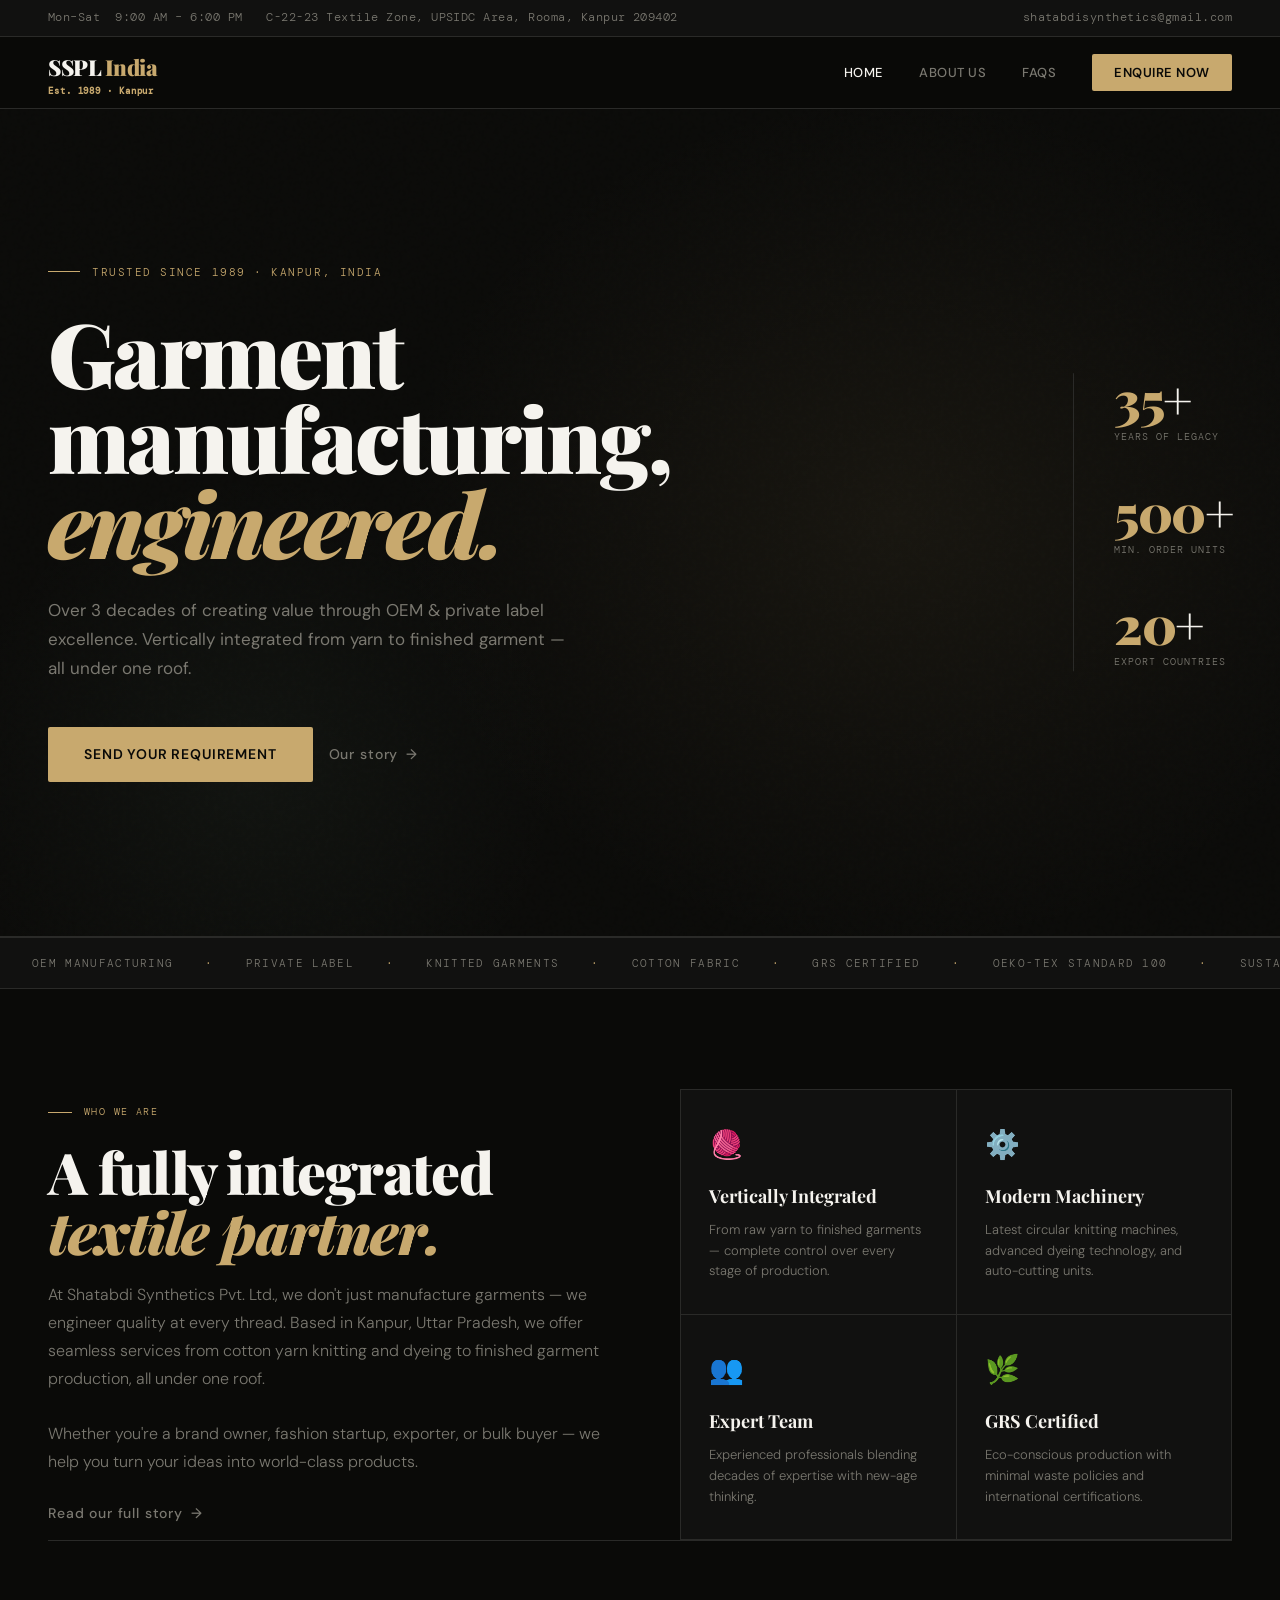
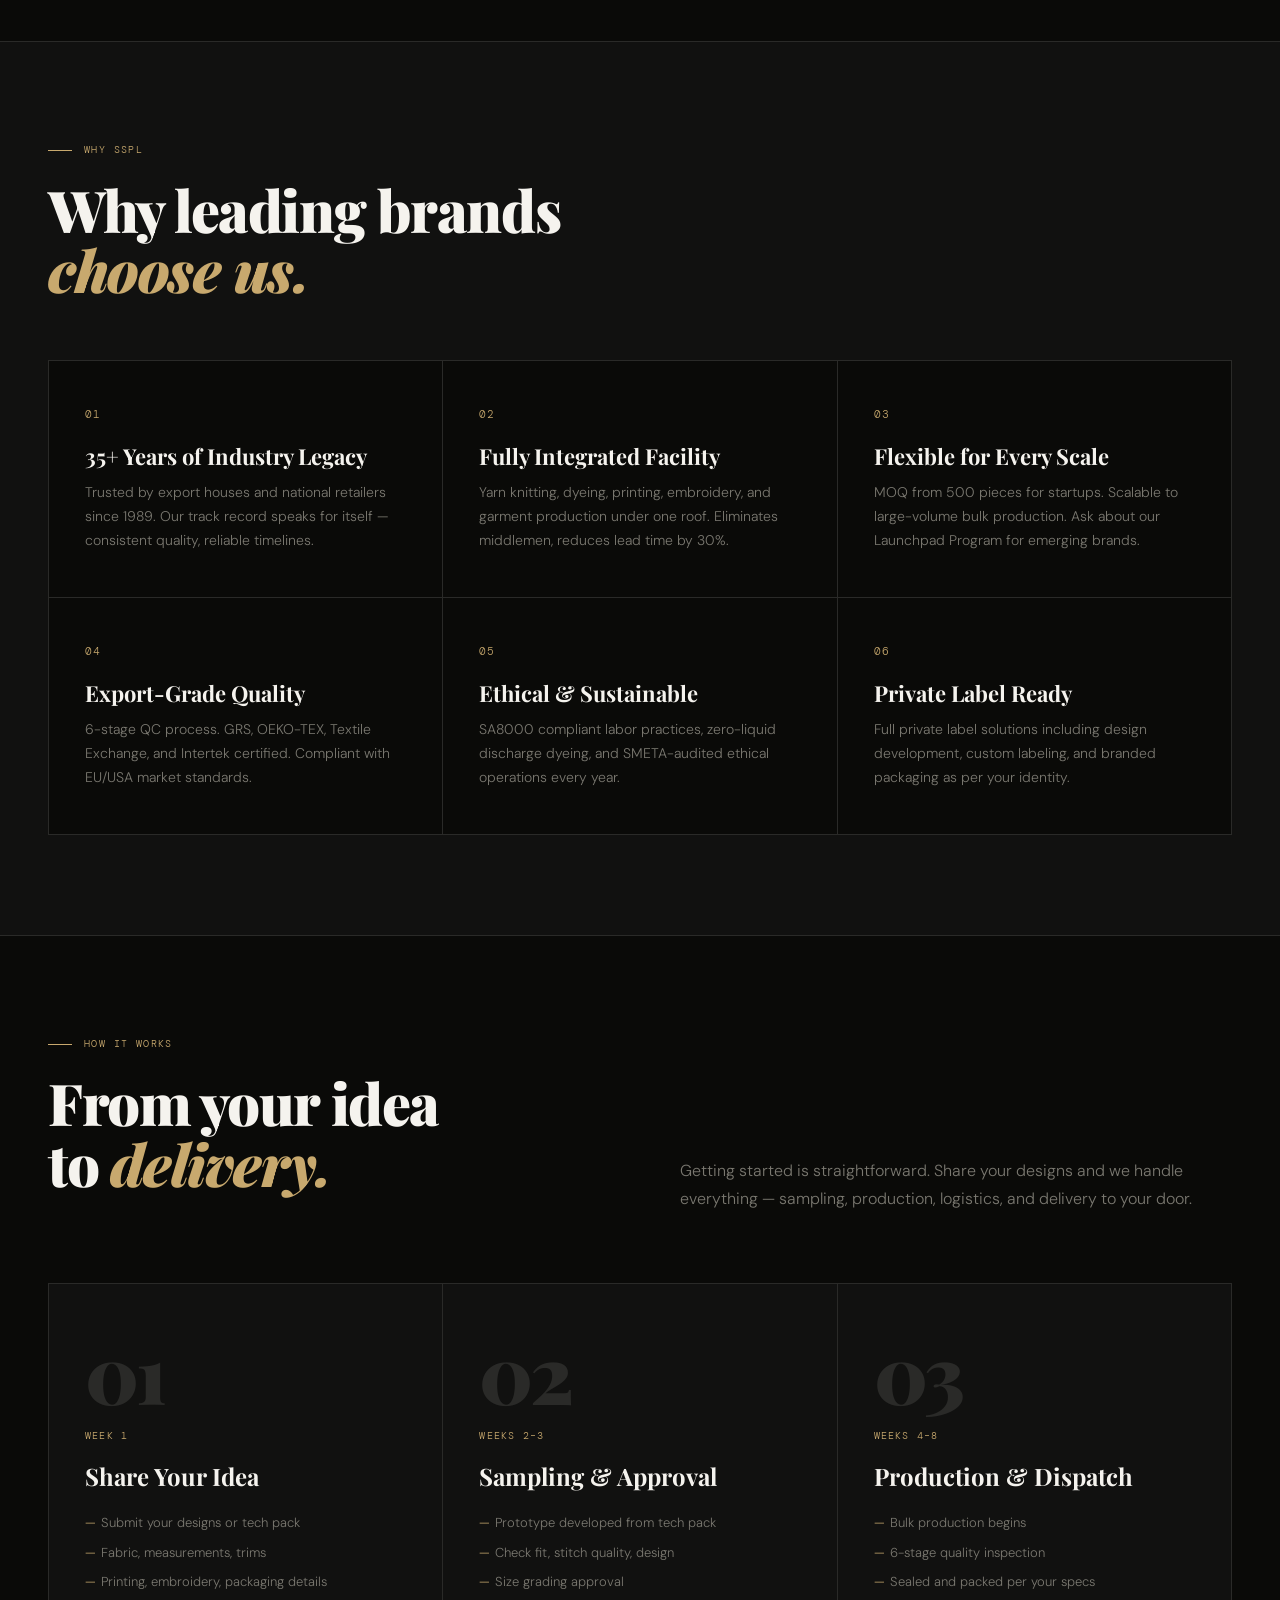
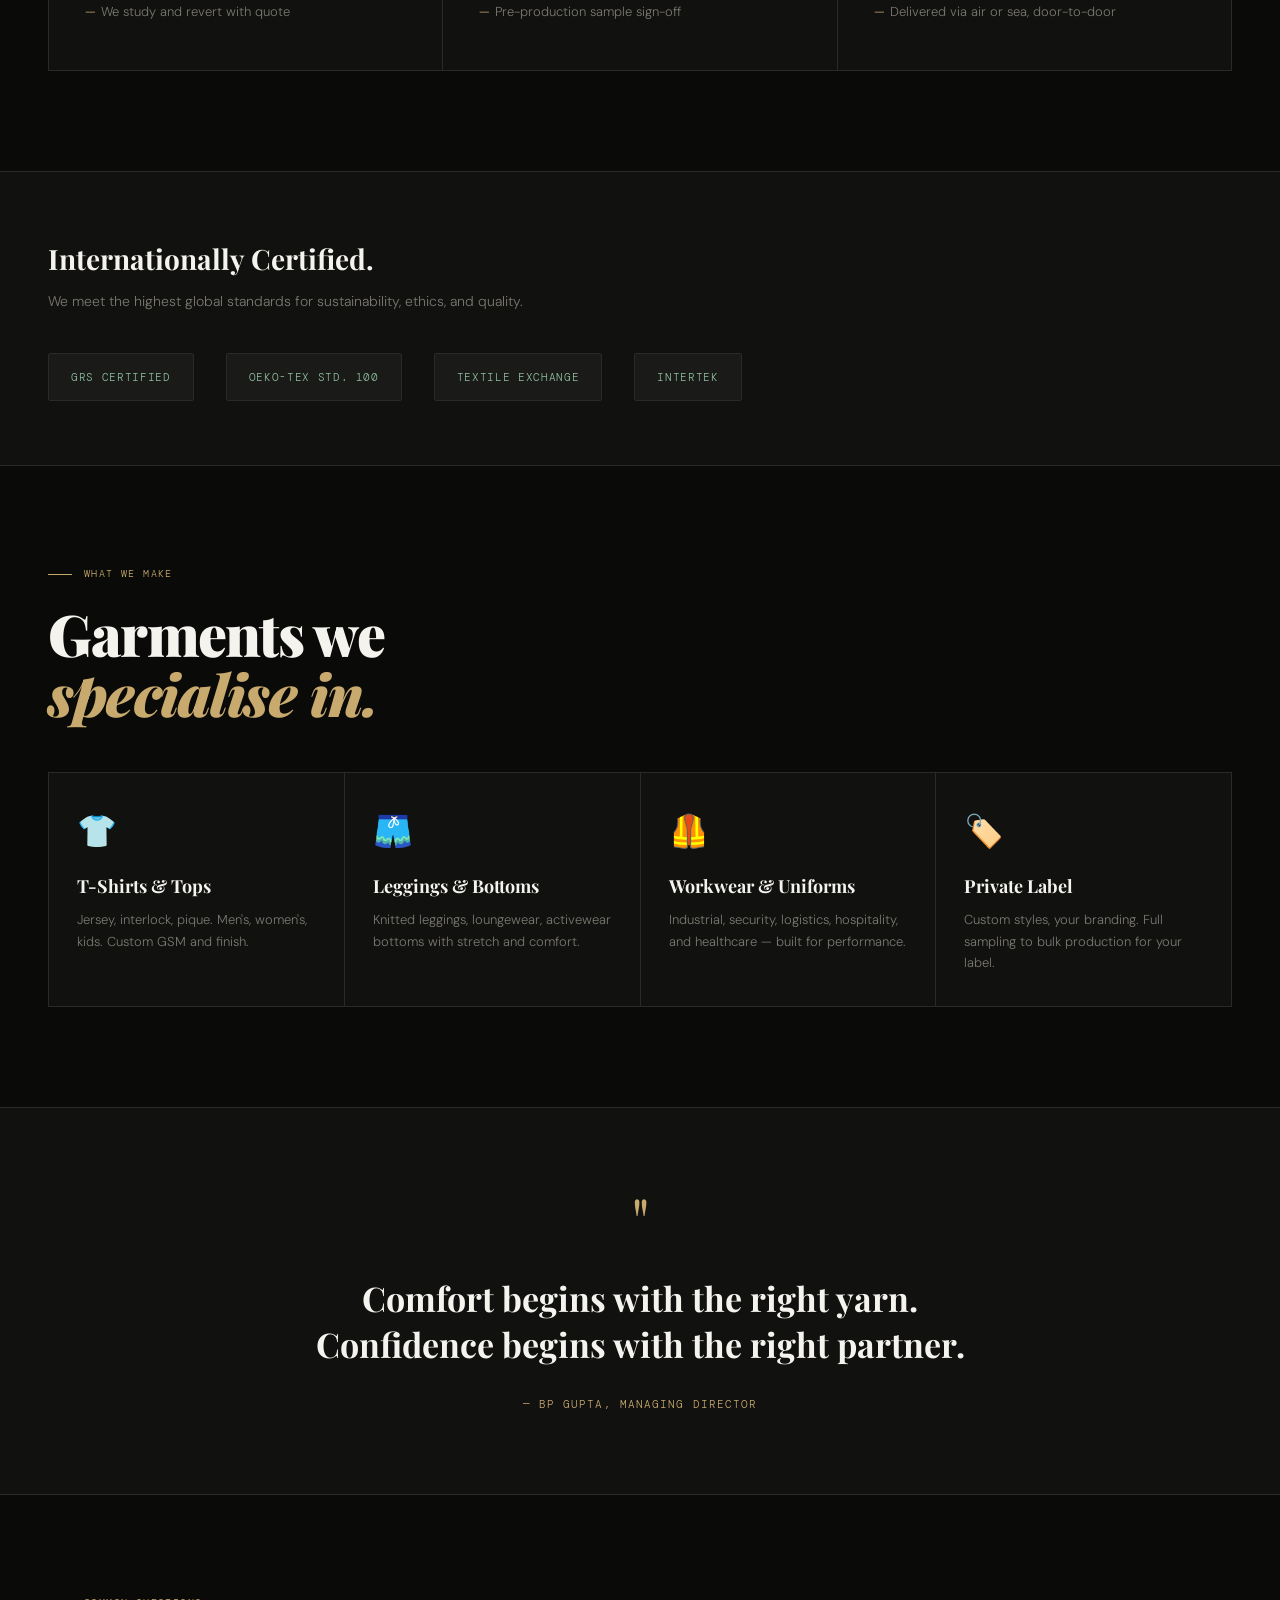
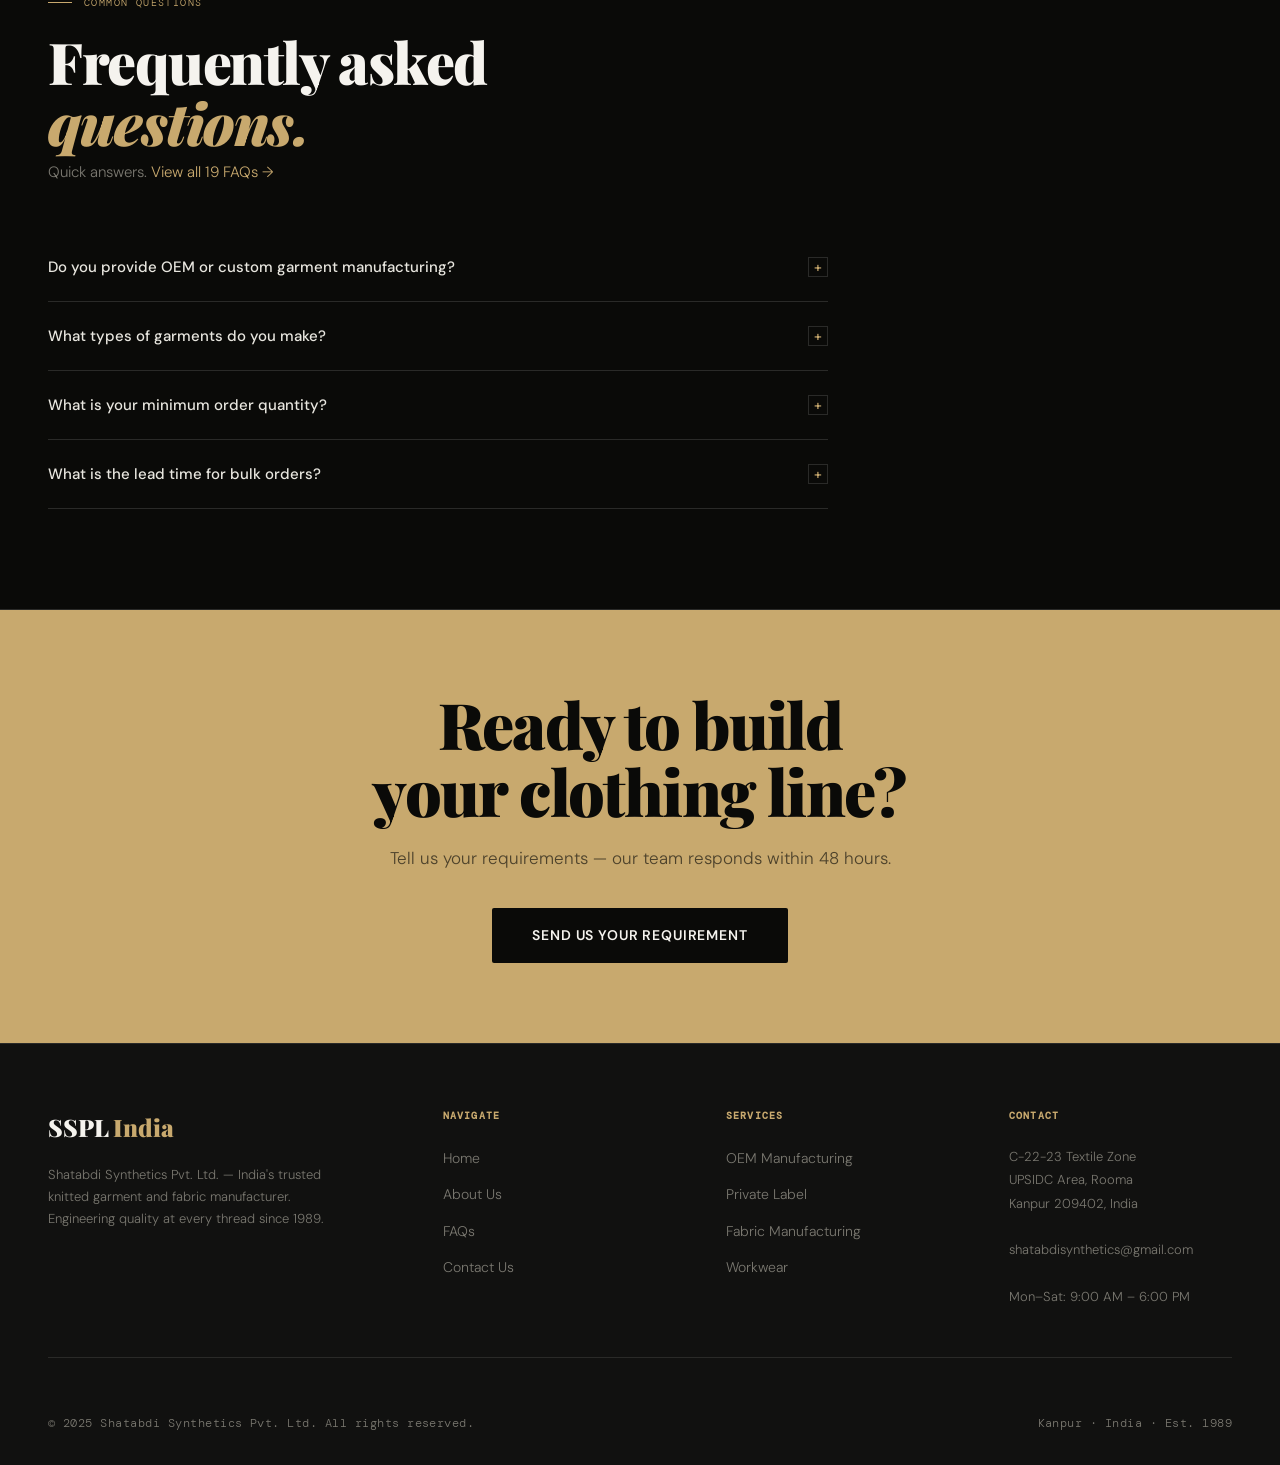
==== index.html @ ef828abf "Add files via upload" ====
<!DOCTYPE html>
<html lang="en">
<head>
  <meta charset="UTF-8">
  <meta name="viewport" content="width=device-width, initial-scale=1.0">
  <title>Best Knitted Clothes Manufacturer in India | SSPL India</title>
  <meta name="description" content="Leading knitted garment manufacturer in India offering OEM & private label services. Fully integrated unit with quality, speed & sustainable production. Trusted since 1989.">
  <link rel="stylesheet" href="style.css">
</head>
<body>

  <!-- TOP BAR -->
  <div class="topbar">
    <div class="topbar-left">
      <span>Mon–Sat &nbsp;9:00 AM – 6:00 PM</span>
      <span>C-22-23 Textile Zone, UPSIDC Area, Rooma, Kanpur 209402</span>
    </div>
    <div class="topbar-right">
      <a href="mailto:shatabdisynthetics@gmail.com">shatabdisynthetics@gmail.com</a>
    </div>
  </div>

  <!-- NAV -->
  <nav>
    <a href="index.html" class="nav-logo">
      <div>
        SSPL <span>India</span>
        <span class="logo-tag">Est. 1989 · Kanpur</span>
      </div>
    </a>
    <div class="hamburger" onclick="toggleMenu()" id="hamburger">
      <span></span><span></span><span></span>
    </div>
    <ul class="nav-links" id="navLinks">
      <li><a href="index.html" class="active">Home</a></li>
      <li><a href="about.html">About Us</a></li>
      <li><a href="faq.html">FAQs</a></li>
      <li><a href="contact.html" class="nav-cta">Enquire Now</a></li>
    </ul>
  </nav>

  <!-- HERO -->
  <section class="hero">
    <div class="hero-bg"></div>
    <div class="hero-grain"></div>
    <div class="hero-content">
      <div class="hero-tag">Trusted Since 1989 · Kanpur, India</div>
      <h1>Garment<br>manufacturing,<br><em>engineered.</em></h1>
      <p class="hero-sub">Over 3 decades of creating value through OEM & private label excellence. Vertically integrated from yarn to finished garment — all under one roof.</p>
      <div class="hero-actions">
        <a href="contact.html" class="btn-primary">Send Your Requirement</a>
        <a href="about.html" class="btn-secondary">Our story</a>
      </div>
    </div>
    <div class="hero-stats">
      <div class="stat-item">
        <div class="stat-num"><span class="counter" data-target="35">0</span>+</div>
        <div class="stat-label">Years of Legacy</div>
      </div>
      <div class="stat-item">
        <div class="stat-num"><span class="counter" data-target="500">0</span>+</div>
        <div class="stat-label">Min. Order Units</div>
      </div>
      <div class="stat-item">
        <div class="stat-num"><span class="counter" data-target="20">0</span>+</div>
        <div class="stat-label">Export Countries</div>
      </div>
    </div>
  </section>

  <!-- MARQUEE -->
  <div class="marquee-wrap">
    <div class="marquee-track">
      <span>OEM Manufacturing</span><span class="dot">·</span>
      <span>Private Label</span><span class="dot">·</span>
      <span>Knitted Garments</span><span class="dot">·</span>
      <span>Cotton Fabric</span><span class="dot">·</span>
      <span>GRS Certified</span><span class="dot">·</span>
      <span>OEKO-TEX Standard 100</span><span class="dot">·</span>
      <span>Sustainable Production</span><span class="dot">·</span>
      <span>Workwear</span><span class="dot">·</span>
      <span>Export Quality</span><span class="dot">·</span>
      <span>45–60 Day Lead Time</span><span class="dot">·</span>
      <span>OEM Manufacturing</span><span class="dot">·</span>
      <span>Private Label</span><span class="dot">·</span>
      <span>Knitted Garments</span><span class="dot">·</span>
      <span>Cotton Fabric</span><span class="dot">·</span>
      <span>GRS Certified</span><span class="dot">·</span>
      <span>OEKO-TEX Standard 100</span><span class="dot">·</span>
      <span>Sustainable Production</span><span class="dot">·</span>
      <span>Workwear</span><span class="dot">·</span>
      <span>Export Quality</span><span class="dot">·</span>
      <span>45–60 Day Lead Time</span><span class="dot">·</span>
    </div>
  </div>

  <!-- INTRO -->
  <section>
    <div class="intro">
      <div class="intro-left">
        <div class="section-tag">Who We Are</div>
        <h2 class="section-title">A fully integrated<br><em>textile partner.</em></h2>
        <p class="section-body">At Shatabdi Synthetics Pvt. Ltd., we don't just manufacture garments — we engineer quality at every thread. Based in Kanpur, Uttar Pradesh, we offer seamless services from cotton yarn knitting and dyeing to finished garment production, all under one roof.</p>
        <br>
        <p class="section-body">Whether you're a brand owner, fashion startup, exporter, or bulk buyer — we help you turn your ideas into world-class products.</p>
        <br>
        <a href="about.html" class="btn-secondary">Read our full story</a>
      </div>
      <div class="intro-right">
        <div class="intro-card fade-up">
          <div class="intro-card-icon">🧶</div>
          <h4>Vertically Integrated</h4>
          <p>From raw yarn to finished garments — complete control over every stage of production.</p>
        </div>
        <div class="intro-card fade-up">
          <div class="intro-card-icon">⚙️</div>
          <h4>Modern Machinery</h4>
          <p>Latest circular knitting machines, advanced dyeing technology, and auto-cutting units.</p>
        </div>
        <div class="intro-card fade-up">
          <div class="intro-card-icon">👥</div>
          <h4>Expert Team</h4>
          <p>Experienced professionals blending decades of expertise with new-age thinking.</p>
        </div>
        <div class="intro-card fade-up">
          <div class="intro-card-icon">🌿</div>
          <h4>GRS Certified</h4>
          <p>Eco-conscious production with minimal waste policies and international certifications.</p>
        </div>
      </div>
    </div>
  </section>

  <!-- WHY US -->
  <section class="why">
    <div class="section-tag">Why SSPL</div>
    <h2 class="section-title">Why leading brands<br><em>choose us.</em></h2>
    <div class="why-grid">
      <div class="why-card fade-up">
        <div class="why-card-num">01</div>
        <h3>35+ Years of Industry Legacy</h3>
        <p>Trusted by export houses and national retailers since 1989. Our track record speaks for itself — consistent quality, reliable timelines.</p>
      </div>
      <div class="why-card fade-up">
        <div class="why-card-num">02</div>
        <h3>Fully Integrated Facility</h3>
        <p>Yarn knitting, dyeing, printing, embroidery, and garment production under one roof. Eliminates middlemen, reduces lead time by 30%.</p>
      </div>
      <div class="why-card fade-up">
        <div class="why-card-num">03</div>
        <h3>Flexible for Every Scale</h3>
        <p>MOQ from 500 pieces for startups. Scalable to large-volume bulk production. Ask about our Launchpad Program for emerging brands.</p>
      </div>
      <div class="why-card fade-up">
        <div class="why-card-num">04</div>
        <h3>Export-Grade Quality</h3>
        <p>6-stage QC process. GRS, OEKO-TEX, Textile Exchange, and Intertek certified. Compliant with EU/USA market standards.</p>
      </div>
      <div class="why-card fade-up">
        <div class="why-card-num">05</div>
        <h3>Ethical & Sustainable</h3>
        <p>SA8000 compliant labor practices, zero-liquid discharge dyeing, and SMETA-audited ethical operations every year.</p>
      </div>
      <div class="why-card fade-up">
        <div class="why-card-num">06</div>
        <h3>Private Label Ready</h3>
        <p>Full private label solutions including design development, custom labeling, and branded packaging as per your identity.</p>
      </div>
    </div>
  </section>

  <!-- PROCESS -->
  <section class="process">
    <div class="process-header">
      <div>
        <div class="section-tag">How It Works</div>
        <h2 class="section-title">From your idea<br>to <em>delivery.</em></h2>
      </div>
      <p class="section-body">Getting started is straightforward. Share your designs and we handle everything — sampling, production, logistics, and delivery to your door.</p>
    </div>
    <div class="process-steps">
      <div class="step fade-up">
        <div class="step-num">01</div>
        <div class="step-tag">Week 1</div>
        <h3>Share Your Idea</h3>
        <ul>
          <li>Submit your designs or tech pack</li>
          <li>Fabric, measurements, trims</li>
          <li>Printing, embroidery, packaging details</li>
          <li>We study and revert with quote</li>
        </ul>
      </div>
      <div class="step fade-up">
        <div class="step-num">02</div>
        <div class="step-tag">Weeks 2–3</div>
        <h3>Sampling & Approval</h3>
        <ul>
          <li>Prototype developed from tech pack</li>
          <li>Check fit, stitch quality, design</li>
          <li>Size grading approval</li>
          <li>Pre-production sample sign-off</li>
        </ul>
      </div>
      <div class="step fade-up">
        <div class="step-num">03</div>
        <div class="step-tag">Weeks 4–8</div>
        <h3>Production & Dispatch</h3>
        <ul>
          <li>Bulk production begins</li>
          <li>6-stage quality inspection</li>
          <li>Sealed and packed per your specs</li>
          <li>Delivered via air or sea, door-to-door</li>
        </ul>
      </div>
    </div>
  </section>

  <!-- CERTS -->
  <div class="certs">
    <div class="certs-inner">
      <div class="certs-text">
        <h3>Internationally Certified.</h3>
        <p>We meet the highest global standards for sustainability, ethics, and quality.</p>
      </div>
      <div class="cert-logos">
        <div class="cert-badge">GRS Certified</div>
        <div class="cert-badge">OEKO-TEX Std. 100</div>
        <div class="cert-badge">Textile Exchange</div>
        <div class="cert-badge">Intertek</div>
      </div>
    </div>
  </div>

  <!-- GARMENT TYPES -->
  <section style="border-bottom: 1px solid var(--border);">
    <div class="section-tag">What We Make</div>
    <h2 class="section-title" style="margin-bottom:48px;">Garments we<br><em>specialise in.</em></h2>
    <div style="display:grid; grid-template-columns: repeat(4,1fr); gap:1px; background:var(--border); border:1px solid var(--border);">
      <div style="background:var(--bg2); padding:32px 28px;">
        <div style="font-size:32px; margin-bottom:14px;">👕</div>
        <h4 style="font-family:var(--font-display); font-size:18px; font-weight:700; color:var(--white); margin-bottom:8px;">T-Shirts & Tops</h4>
        <p style="font-size:13px; color:var(--muted);">Jersey, interlock, pique. Men's, women's, kids. Custom GSM and finish.</p>
      </div>
      <div style="background:var(--bg2); padding:32px 28px;">
        <div style="font-size:32px; margin-bottom:14px;">🩳</div>
        <h4 style="font-family:var(--font-display); font-size:18px; font-weight:700; color:var(--white); margin-bottom:8px;">Leggings & Bottoms</h4>
        <p style="font-size:13px; color:var(--muted);">Knitted leggings, loungewear, activewear bottoms with stretch and comfort.</p>
      </div>
      <div style="background:var(--bg2); padding:32px 28px;">
        <div style="font-size:32px; margin-bottom:14px;">🦺</div>
        <h4 style="font-family:var(--font-display); font-size:18px; font-weight:700; color:var(--white); margin-bottom:8px;">Workwear & Uniforms</h4>
        <p style="font-size:13px; color:var(--muted);">Industrial, security, logistics, hospitality, and healthcare — built for performance.</p>
      </div>
      <div style="background:var(--bg2); padding:32px 28px;">
        <div style="font-size:32px; margin-bottom:14px;">🏷️</div>
        <h4 style="font-family:var(--font-display); font-size:18px; font-weight:700; color:var(--white); margin-bottom:8px;">Private Label</h4>
        <p style="font-size:13px; color:var(--muted);">Custom styles, your branding. Full sampling to bulk production for your label.</p>
      </div>
    </div>
  </section>

  <!-- QUOTE PULL -->
  <section style="background:var(--bg2); border-bottom:1px solid var(--border); padding:80px 48px;">
    <div style="max-width:760px; margin:0 auto; text-align:center;">
      <div style="font-size:64px; color:var(--accent); font-family:var(--font-display); line-height:1; margin-bottom:24px;">"</div>
      <p style="font-family:var(--font-display); font-size:clamp(22px,3vw,34px); color:var(--white); line-height:1.35; font-weight:700; margin-bottom:28px;">Comfort begins with the right yarn.<br>Confidence begins with the right partner.</p>
      <div style="font-family:var(--font-mono); font-size:11px; letter-spacing:0.1em; color:var(--accent); text-transform:uppercase;">— BP Gupta, Managing Director</div>
    </div>
  </section>

  <!-- FAQ PREVIEW -->
  <section class="faq">
    <div class="section-tag">Common Questions</div>
    <h2 class="section-title" style="margin-bottom:8px;">Frequently asked<br><em>questions.</em></h2>
    <p style="font-size:15px; color:var(--muted); margin-bottom:48px;">Quick answers. <a href="faq.html" style="color:var(--accent); text-decoration:none;">View all 19 FAQs →</a></p>
    <div style="max-width:780px;">
      <div class="faq-item">
        <button class="faq-q" onclick="toggleFaq(this)">
          Do you provide OEM or custom garment manufacturing?
          <span class="faq-icon">+</span>
        </button>
        <div class="faq-a">Yes, we offer OEM and private label manufacturing for apparel brands, retailers, and exporters. From fabric selection to packaging, we handle it all under one roof.</div>
      </div>
      <div class="faq-item">
        <button class="faq-q" onclick="toggleFaq(this)">
          What types of garments do you make?
          <span class="faq-icon">+</span>
        </button>
        <div class="faq-a">We specialise in knitted garments — including leggings, t-shirts, loungewear, and workwear for men, women, and kids. Custom styles are welcome.</div>
      </div>
      <div class="faq-item">
        <button class="faq-q" onclick="toggleFaq(this)">
          What is your minimum order quantity?
          <span class="faq-icon">+</span>
        </button>
        <div class="faq-a">MOQs start at 500 pieces for startups through our Launchpad Program, and 1,000 pieces for standard orders. We offer flexible garment manufacturing solutions for all scales.</div>
      </div>
      <div class="faq-item">
        <button class="faq-q" onclick="toggleFaq(this)">
          What is the lead time for bulk orders?
          <span class="faq-icon">+</span>
        </button>
        <div class="faq-a">Standard lead time is 45–60 days FOB. For urgent orders above 3,000 units, we offer expedited 40-day production.</div>
      </div>
    </div>
  </section>

  <!-- CTA BAND -->
  <div class="cta-band">
    <h2>Ready to build<br>your clothing line?</h2>
    <p>Tell us your requirements — our team responds within 48 hours.</p>
    <a href="contact.html" class="btn-dark">Send us your requirement</a>
  </div>

  <!-- FOOTER -->
  <footer>
    <div class="footer-top">
      <div>
        <div class="footer-brand-name">SSPL <span>India</span></div>
        <p class="footer-desc">Shatabdi Synthetics Pvt. Ltd. — India's trusted knitted garment and fabric manufacturer. Engineering quality at every thread since 1989.</p>
      </div>
      <div class="footer-col">
        <h5>Navigate</h5>
        <ul>
          <li><a href="index.html">Home</a></li>
          <li><a href="about.html">About Us</a></li>
          <li><a href="faq.html">FAQs</a></li>
          <li><a href="contact.html">Contact Us</a></li>
        </ul>
      </div>
      <div class="footer-col">
        <h5>Services</h5>
        <ul>
          <li><a href="contact.html">OEM Manufacturing</a></li>
          <li><a href="contact.html">Private Label</a></li>
          <li><a href="contact.html">Fabric Manufacturing</a></li>
          <li><a href="contact.html">Workwear</a></li>
        </ul>
      </div>
      <div class="footer-col">
        <h5>Contact</h5>
        <address>
          C-22-23 Textile Zone<br>
          UPSIDC Area, Rooma<br>
          Kanpur 209402, India<br><br>
          <a href="mailto:shatabdisynthetics@gmail.com">shatabdisynthetics@gmail.com</a><br><br>
          Mon–Sat: 9:00 AM – 6:00 PM
        </address>
      </div>
    </div>
    <div class="footer-bottom">
      <span>© 2025 Shatabdi Synthetics Pvt. Ltd. All rights reserved.</span>
      <span>Kanpur · India · Est. 1989</span>
    </div>
  </footer>

  <script>
    // Mobile menu
    function toggleMenu() {
      document.getElementById('navLinks').classList.toggle('open');
    }

    // Counter animation
    function animateCounter(el) {
      const target = parseInt(el.dataset.target);
      const duration = 1800;
      const step = target / (duration / 16);
      let current = 0;
      const timer = setInterval(() => {
        current += step;
        if (current >= target) { current = target; clearInterval(timer); }
        el.textContent = Math.floor(current);
      }, 16);
    }

    // FAQ toggle
    function toggleFaq(btn) {
      const item = btn.parentElement;
      const isOpen = item.classList.contains('open');
      document.querySelectorAll('.faq-item').forEach(i => i.classList.remove('open'));
      if (!isOpen) item.classList.add('open');
    }

    // Intersection Observer for fade-up + counters
    const observer = new IntersectionObserver((entries) => {
      entries.forEach(entry => {
        if (entry.isIntersecting) {
          entry.target.classList.add('visible');
          observer.unobserve(entry.target);
        }
      });
    }, { threshold: 0.15 });

    const counterObserver = new IntersectionObserver((entries) => {
      entries.forEach(entry => {
        if (entry.isIntersecting) {
          animateCounter(entry.target);
          counterObserver.unobserve(entry.target);
        }
      });
    }, { threshold: 0.5 });

    document.querySelectorAll('.fade-up').forEach(el => observer.observe(el));
    document.querySelectorAll('.counter').forEach(el => counterObserver.observe(el));
  </script>
</body>
</html>
---- style.css ----
/* =============================================
   SSPL INDIA — Global Stylesheet
   Dark editorial aesthetic, inspired by NG Apparels
   ============================================= */

@import url('https://fonts.googleapis.com/css2?family=Playfair+Display:wght@400;700;900&family=DM+Sans:wght@300;400;500;600&family=DM+Mono:wght@400;500&display=swap');

:root {
  --bg:        #0a0a08;
  --bg2:       #111110;
  --bg3:       #1a1a18;
  --border:    #2a2a28;
  --text:      #e8e6df;
  --muted:     #7a7870;
  --accent:    #c8a96e;
  --accent2:   #8fbf9f;
  --white:     #f5f3ee;
  --font-display: 'Playfair Display', Georgia, serif;
  --font-body:    'DM Sans', sans-serif;
  --font-mono:    'DM Mono', monospace;
}

*, *::before, *::after { box-sizing: border-box; margin: 0; padding: 0; }

html { scroll-behavior: smooth; }

body {
  background: var(--bg);
  color: var(--text);
  font-family: var(--font-body);
  font-weight: 300;
  line-height: 1.65;
  overflow-x: hidden;
}

/* ── SCROLLBAR ── */
::-webkit-scrollbar { width: 4px; }
::-webkit-scrollbar-track { background: var(--bg); }
::-webkit-scrollbar-thumb { background: var(--border); border-radius: 2px; }

/* ── TOP BAR ── */
.topbar {
  background: var(--bg2);
  border-bottom: 1px solid var(--border);
  padding: 8px 48px;
  display: flex;
  justify-content: space-between;
  align-items: center;
  font-size: 12px;
  font-family: var(--font-mono);
  color: var(--muted);
  letter-spacing: 0.04em;
}
.topbar a { color: var(--muted); text-decoration: none; transition: color 0.2s; }
.topbar a:hover { color: var(--accent); }
.topbar-left, .topbar-right { display: flex; gap: 24px; align-items: center; }

/* ── NAV ── */
nav {
  position: sticky;
  top: 0;
  z-index: 100;
  background: rgba(10, 10, 8, 0.92);
  backdrop-filter: blur(16px);
  border-bottom: 1px solid var(--border);
  padding: 0 48px;
  display: flex;
  align-items: center;
  justify-content: space-between;
  height: 72px;
}

.nav-logo {
  font-family: var(--font-display);
  font-size: 22px;
  font-weight: 900;
  color: var(--white);
  text-decoration: none;
  letter-spacing: -0.02em;
  display: flex;
  align-items: center;
  gap: 10px;
}
.nav-logo span {
  color: var(--accent);
}
.logo-tag {
  font-family: var(--font-mono);
  font-size: 9px;
  color: var(--muted);
  letter-spacing: 0.1em;
  display: block;
  line-height: 1;
  margin-top: 2px;
}

.nav-links {
  display: flex;
  list-style: none;
  gap: 36px;
  align-items: center;
}
.nav-links a {
  color: var(--muted);
  text-decoration: none;
  font-size: 13px;
  font-weight: 500;
  letter-spacing: 0.04em;
  text-transform: uppercase;
  transition: color 0.2s;
}
.nav-links a:hover, .nav-links a.active { color: var(--white); }
.nav-cta {
  background: var(--accent);
  color: var(--bg) !important;
  padding: 10px 22px;
  border-radius: 2px;
  font-weight: 600 !important;
  transition: opacity 0.2s !important;
}
.nav-cta:hover { opacity: 0.85; }

/* hamburger */
.hamburger {
  display: none;
  flex-direction: column;
  gap: 5px;
  cursor: pointer;
  padding: 4px;
}
.hamburger span {
  width: 24px;
  height: 2px;
  background: var(--text);
  transition: all 0.3s;
}

/* ── HERO ── */
.hero {
  min-height: 92vh;
  display: flex;
  align-items: center;
  position: relative;
  overflow: hidden;
  padding: 80px 48px;
  border-bottom: 1px solid var(--border);
}

.hero-bg {
  position: absolute;
  inset: 0;
  background:
    radial-gradient(ellipse 60% 80% at 70% 50%, rgba(200,169,110,0.07) 0%, transparent 65%),
    radial-gradient(ellipse 40% 60% at 20% 80%, rgba(143,191,159,0.05) 0%, transparent 60%);
}

.hero-grain {
  position: absolute;
  inset: 0;
  background-image: url("data:image/svg+xml,%3Csvg viewBox='0 0 200 200' xmlns='http://www.w3.org/2000/svg'%3E%3Cfilter id='n'%3E%3CfeTurbulence type='fractalNoise' baseFrequency='0.9' numOctaves='4' stitchTiles='stitch'/%3E%3C/filter%3E%3Crect width='100%25' height='100%25' filter='url(%23n)' opacity='0.04'/%3E%3C/svg%3E");
  opacity: 0.4;
  pointer-events: none;
}

.hero-content {
  position: relative;
  max-width: 780px;
}

.hero-tag {
  font-family: var(--font-mono);
  font-size: 11px;
  letter-spacing: 0.14em;
  color: var(--accent);
  text-transform: uppercase;
  margin-bottom: 28px;
  display: flex;
  align-items: center;
  gap: 12px;
}
.hero-tag::before {
  content: '';
  width: 32px;
  height: 1px;
  background: var(--accent);
}

.hero h1 {
  font-family: var(--font-display);
  font-size: clamp(52px, 7vw, 100px);
  font-weight: 900;
  line-height: 0.95;
  letter-spacing: -0.03em;
  color: var(--white);
  margin-bottom: 32px;
}
.hero h1 em {
  font-style: italic;
  color: var(--accent);
}

.hero-sub {
  font-size: 17px;
  color: var(--muted);
  max-width: 520px;
  line-height: 1.7;
  margin-bottom: 44px;
  font-weight: 400;
}

.hero-actions {
  display: flex;
  gap: 16px;
  align-items: center;
  flex-wrap: wrap;
}

.btn-primary {
  background: var(--accent);
  color: var(--bg);
  padding: 16px 36px;
  font-family: var(--font-body);
  font-weight: 600;
  font-size: 14px;
  letter-spacing: 0.06em;
  text-transform: uppercase;
  border: none;
  cursor: pointer;
  text-decoration: none;
  display: inline-block;
  transition: all 0.25s;
  border-radius: 2px;
}
.btn-primary:hover { background: #d4b87a; transform: translateY(-1px); }

.btn-secondary {
  color: var(--muted);
  font-size: 14px;
  letter-spacing: 0.06em;
  text-decoration: none;
  display: flex;
  align-items: center;
  gap: 8px;
  transition: color 0.2s;
  font-weight: 500;
}
.btn-secondary:hover { color: var(--white); }
.btn-secondary::after { content: '→'; transition: transform 0.2s; }
.btn-secondary:hover::after { transform: translateX(4px); }

/* hero stats strip */
.hero-stats {
  position: absolute;
  right: 48px;
  top: 50%;
  transform: translateY(-50%);
  display: flex;
  flex-direction: column;
  gap: 40px;
  border-left: 1px solid var(--border);
  padding-left: 40px;
}
.stat-item { text-align: left; }
.stat-num {
  font-family: var(--font-display);
  font-size: 52px;
  font-weight: 900;
  color: var(--white);
  line-height: 1;
  letter-spacing: -0.03em;
}
.stat-num span { color: var(--accent); }
.stat-label {
  font-family: var(--font-mono);
  font-size: 10px;
  color: var(--muted);
  letter-spacing: 0.1em;
  text-transform: uppercase;
  margin-top: 4px;
}

/* ── MARQUEE ── */
.marquee-wrap {
  border-top: 1px solid var(--border);
  border-bottom: 1px solid var(--border);
  padding: 16px 0;
  overflow: hidden;
  background: var(--bg2);
}
.marquee-track {
  display: flex;
  gap: 0;
  animation: marquee 28s linear infinite;
  white-space: nowrap;
}
.marquee-track span {
  font-family: var(--font-mono);
  font-size: 11px;
  color: var(--muted);
  letter-spacing: 0.12em;
  text-transform: uppercase;
  padding: 0 32px;
}
.marquee-track .dot {
  color: var(--accent);
  padding: 0;
}
@keyframes marquee {
  from { transform: translateX(0); }
  to { transform: translateX(-50%); }
}

/* ── SECTION COMMON ── */
section { padding: 100px 48px; }

.section-tag {
  font-family: var(--font-mono);
  font-size: 10px;
  letter-spacing: 0.14em;
  color: var(--accent);
  text-transform: uppercase;
  margin-bottom: 20px;
  display: flex;
  align-items: center;
  gap: 12px;
}
.section-tag::before {
  content: '';
  width: 24px;
  height: 1px;
  background: var(--accent);
}

.section-title {
  font-family: var(--font-display);
  font-size: clamp(36px, 4.5vw, 62px);
  font-weight: 900;
  line-height: 1.05;
  letter-spacing: -0.025em;
  color: var(--white);
  margin-bottom: 20px;
}
.section-title em { font-style: italic; color: var(--accent); }

.section-body {
  font-size: 16px;
  color: var(--muted);
  max-width: 560px;
  line-height: 1.75;
}

/* ── ABOUT / INTRO ── */
.intro {
  display: grid;
  grid-template-columns: 1fr 1fr;
  gap: 80px;
  align-items: center;
  border-bottom: 1px solid var(--border);
}
.intro-right {
  display: grid;
  grid-template-columns: 1fr 1fr;
  gap: 1px;
  background: var(--border);
  border: 1px solid var(--border);
}
.intro-card {
  background: var(--bg2);
  padding: 32px 28px;
}
.intro-card-icon {
  font-size: 28px;
  margin-bottom: 14px;
}
.intro-card h4 {
  font-family: var(--font-display);
  font-size: 18px;
  font-weight: 700;
  color: var(--white);
  margin-bottom: 8px;
}
.intro-card p { font-size: 13px; color: var(--muted); line-height: 1.6; }

/* ── WHY US ── */
.why {
  background: var(--bg2);
  border-top: 1px solid var(--border);
  border-bottom: 1px solid var(--border);
}
.why-grid {
  display: grid;
  grid-template-columns: repeat(3, 1fr);
  gap: 1px;
  background: var(--border);
  border: 1px solid var(--border);
  margin-top: 60px;
}
.why-card {
  background: var(--bg);
  padding: 44px 36px;
  transition: background 0.3s;
}
.why-card:hover { background: var(--bg3); }
.why-card-num {
  font-family: var(--font-mono);
  font-size: 11px;
  color: var(--accent);
  letter-spacing: 0.1em;
  margin-bottom: 20px;
}
.why-card h3 {
  font-family: var(--font-display);
  font-size: 22px;
  font-weight: 700;
  color: var(--white);
  margin-bottom: 12px;
  line-height: 1.2;
}
.why-card p { font-size: 14px; color: var(--muted); line-height: 1.7; }

/* ── PROCESS ── */
.process { border-bottom: 1px solid var(--border); }
.process-header {
  display: grid;
  grid-template-columns: 1fr 1fr;
  gap: 80px;
  margin-bottom: 70px;
  align-items: end;
}
.process-steps {
  display: grid;
  grid-template-columns: repeat(3, 1fr);
  gap: 1px;
  background: var(--border);
  border: 1px solid var(--border);
}
.step {
  background: var(--bg2);
  padding: 48px 36px;
  position: relative;
}
.step-num {
  font-family: var(--font-display);
  font-size: 80px;
  font-weight: 900;
  color: var(--border);
  line-height: 1;
  margin-bottom: 16px;
  letter-spacing: -0.04em;
}
.step-tag {
  font-family: var(--font-mono);
  font-size: 10px;
  letter-spacing: 0.12em;
  color: var(--accent);
  text-transform: uppercase;
  margin-bottom: 12px;
}
.step h3 {
  font-family: var(--font-display);
  font-size: 24px;
  font-weight: 700;
  color: var(--white);
  margin-bottom: 16px;
}
.step ul {
  list-style: none;
  display: flex;
  flex-direction: column;
  gap: 8px;
}
.step ul li {
  font-size: 13px;
  color: var(--muted);
  padding-left: 16px;
  position: relative;
}
.step ul li::before {
  content: '—';
  position: absolute;
  left: 0;
  color: var(--accent);
}

/* ── CERTS ── */
.certs {
  background: var(--bg2);
  border-bottom: 1px solid var(--border);
  padding: 64px 48px;
}
.certs-inner {
  display: flex;
  align-items: center;
  justify-content: space-between;
  gap: 40px;
  flex-wrap: wrap;
}
.certs-text h3 {
  font-family: var(--font-display);
  font-size: 28px;
  font-weight: 700;
  color: var(--white);
  margin-bottom: 8px;
}
.certs-text p { font-size: 14px; color: var(--muted); }
.cert-logos {
  display: flex;
  gap: 32px;
  align-items: center;
  flex-wrap: wrap;
}
.cert-badge {
  border: 1px solid var(--border);
  background: var(--bg3);
  padding: 14px 22px;
  border-radius: 2px;
  font-family: var(--font-mono);
  font-size: 11px;
  color: var(--accent2);
  letter-spacing: 0.06em;
  text-transform: uppercase;
}

/* ── FAQ ── */
.faq { border-bottom: 1px solid var(--border); }
.faq-layout {
  display: grid;
  grid-template-columns: 1fr 2fr;
  gap: 80px;
  margin-top: 60px;
}
.faq-item {
  border-bottom: 1px solid var(--border);
}
.faq-q {
  width: 100%;
  background: none;
  border: none;
  color: var(--text);
  font-family: var(--font-body);
  font-size: 15px;
  font-weight: 500;
  text-align: left;
  padding: 24px 0;
  cursor: pointer;
  display: flex;
  justify-content: space-between;
  align-items: center;
  gap: 16px;
  transition: color 0.2s;
}
.faq-q:hover { color: var(--white); }
.faq-q .faq-icon {
  width: 20px;
  height: 20px;
  border: 1px solid var(--border);
  display: flex;
  align-items: center;
  justify-content: center;
  font-size: 14px;
  flex-shrink: 0;
  transition: all 0.3s;
  color: var(--accent);
}
.faq-item.open .faq-icon { transform: rotate(45deg); border-color: var(--accent); }
.faq-a {
  font-size: 14px;
  color: var(--muted);
  line-height: 1.75;
  max-height: 0;
  overflow: hidden;
  transition: max-height 0.4s ease, padding 0.3s;
  padding: 0 0 0;
}
.faq-item.open .faq-a { max-height: 400px; padding-bottom: 24px; }

/* ── TEAM ── */
.team { background: var(--bg2); border-bottom: 1px solid var(--border); }
.team-grid {
  display: grid;
  grid-template-columns: repeat(4, 1fr);
  gap: 1px;
  background: var(--border);
  border: 1px solid var(--border);
  margin-top: 60px;
}
.team-card {
  background: var(--bg);
  padding: 40px 32px;
  transition: background 0.3s;
}
.team-card:hover { background: var(--bg3); }
.team-avatar {
  width: 56px;
  height: 56px;
  border-radius: 50%;
  background: var(--bg3);
  border: 1px solid var(--border);
  display: flex;
  align-items: center;
  justify-content: center;
  font-family: var(--font-display);
  font-size: 20px;
  font-weight: 700;
  color: var(--accent);
  margin-bottom: 20px;
}
.team-card h4 {
  font-family: var(--font-display);
  font-size: 20px;
  font-weight: 700;
  color: var(--white);
  margin-bottom: 4px;
}
.team-role {
  font-family: var(--font-mono);
  font-size: 10px;
  letter-spacing: 0.1em;
  color: var(--accent);
  text-transform: uppercase;
  margin-bottom: 14px;
}
.team-card p { font-size: 13px; color: var(--muted); line-height: 1.65; }

/* ── CONTACT FORM ── */
.contact-layout {
  display: grid;
  grid-template-columns: 1fr 1.5fr;
  gap: 80px;
  align-items: start;
}
.contact-info { display: flex; flex-direction: column; gap: 32px; }
.contact-info-item h4 {
  font-family: var(--font-mono);
  font-size: 10px;
  letter-spacing: 0.12em;
  color: var(--accent);
  text-transform: uppercase;
  margin-bottom: 8px;
}
.contact-info-item p, .contact-info-item a {
  font-size: 15px;
  color: var(--text);
  text-decoration: none;
  line-height: 1.6;
}
.contact-info-item a:hover { color: var(--accent); }

.form-grid {
  display: grid;
  grid-template-columns: 1fr 1fr;
  gap: 16px;
}
.form-group { display: flex; flex-direction: column; gap: 8px; }
.form-group.full { grid-column: 1 / -1; }
.form-group label {
  font-family: var(--font-mono);
  font-size: 10px;
  letter-spacing: 0.1em;
  color: var(--muted);
  text-transform: uppercase;
}
.form-group input, .form-group textarea, .form-group select {
  background: var(--bg2);
  border: 1px solid var(--border);
  color: var(--text);
  font-family: var(--font-body);
  font-size: 14px;
  padding: 14px 16px;
  border-radius: 2px;
  outline: none;
  transition: border-color 0.2s;
  width: 100%;
}
.form-group input:focus, .form-group textarea:focus, .form-group select:focus {
  border-color: var(--accent);
}
.form-group textarea { min-height: 120px; resize: vertical; }
.form-group select option { background: var(--bg2); }
.form-submit {
  margin-top: 8px;
  width: 100%;
}

/* ── CTA BAND ── */
.cta-band {
  background: var(--accent);
  padding: 80px 48px;
  text-align: center;
}
.cta-band h2 {
  font-family: var(--font-display);
  font-size: clamp(36px, 5vw, 64px);
  font-weight: 900;
  color: var(--bg);
  line-height: 1.05;
  letter-spacing: -0.025em;
  margin-bottom: 20px;
}
.cta-band p { font-size: 17px; color: rgba(10,10,8,0.65); margin-bottom: 36px; }
.btn-dark {
  background: var(--bg);
  color: var(--white);
  padding: 16px 40px;
  font-family: var(--font-body);
  font-weight: 600;
  font-size: 14px;
  letter-spacing: 0.06em;
  text-transform: uppercase;
  text-decoration: none;
  display: inline-block;
  border-radius: 2px;
  transition: opacity 0.2s;
}
.btn-dark:hover { opacity: 0.8; }

/* ── FOOTER ── */
footer {
  background: var(--bg2);
  border-top: 1px solid var(--border);
  padding: 64px 48px 32px;
}
.footer-top {
  display: grid;
  grid-template-columns: 1.5fr 1fr 1fr 1fr;
  gap: 60px;
  margin-bottom: 56px;
  padding-bottom: 48px;
  border-bottom: 1px solid var(--border);
}
.footer-brand-name {
  font-family: var(--font-display);
  font-size: 24px;
  font-weight: 900;
  color: var(--white);
  margin-bottom: 16px;
}
.footer-brand-name span { color: var(--accent); }
.footer-desc { font-size: 13px; color: var(--muted); line-height: 1.7; max-width: 280px; }
.footer-col h5 {
  font-family: var(--font-mono);
  font-size: 10px;
  letter-spacing: 0.12em;
  color: var(--accent);
  text-transform: uppercase;
  margin-bottom: 20px;
}
.footer-col ul { list-style: none; display: flex; flex-direction: column; gap: 10px; }
.footer-col ul a {
  color: var(--muted);
  font-size: 14px;
  text-decoration: none;
  transition: color 0.2s;
}
.footer-col ul a:hover { color: var(--white); }
.footer-col address {
  font-style: normal;
  font-size: 13px;
  color: var(--muted);
  line-height: 1.8;
}
.footer-col address a { color: var(--muted); text-decoration: none; }
.footer-col address a:hover { color: var(--accent); }

.footer-bottom {
  display: flex;
  justify-content: space-between;
  align-items: center;
  font-size: 12px;
  color: var(--muted);
  font-family: var(--font-mono);
  letter-spacing: 0.04em;
}

/* ── PAGE HERO (inner pages) ── */
.page-hero {
  padding: 80px 48px 64px;
  border-bottom: 1px solid var(--border);
  background: var(--bg2);
  position: relative;
  overflow: hidden;
}
.page-hero::after {
  content: '';
  position: absolute;
  bottom: -1px;
  left: 0;
  right: 0;
  height: 1px;
  background: linear-gradient(90deg, transparent, var(--accent), transparent);
}
.page-hero-tag {
  font-family: var(--font-mono);
  font-size: 11px;
  letter-spacing: 0.14em;
  color: var(--accent);
  text-transform: uppercase;
  margin-bottom: 20px;
}
.page-hero h1 {
  font-family: var(--font-display);
  font-size: clamp(44px, 6vw, 80px);
  font-weight: 900;
  color: var(--white);
  line-height: 1;
  letter-spacing: -0.03em;
  margin-bottom: 20px;
}
.page-hero h1 em { font-style: italic; color: var(--accent); }
.page-hero p { font-size: 17px; color: var(--muted); max-width: 600px; }

/* ── ANIMATIONS ── */
.fade-up {
  opacity: 0;
  transform: translateY(28px);
  transition: opacity 0.7s ease, transform 0.7s ease;
}
.fade-up.visible { opacity: 1; transform: translateY(0); }
.fade-up:nth-child(2) { transition-delay: 0.1s; }
.fade-up:nth-child(3) { transition-delay: 0.2s; }
.fade-up:nth-child(4) { transition-delay: 0.3s; }

/* ── MOBILE ── */
@media (max-width: 1024px) {
  nav { padding: 0 24px; }
  .topbar { display: none; }
  .hero { padding: 64px 24px; flex-direction: column; }
  .hero-stats { position: static; transform: none; flex-direction: row; border-left: none; border-top: 1px solid var(--border); padding-left: 0; padding-top: 32px; margin-top: 40px; flex-wrap: wrap; }
  section { padding: 64px 24px; }
  .intro { grid-template-columns: 1fr; gap: 48px; }
  .why-grid { grid-template-columns: 1fr 1fr; }
  .process-header { grid-template-columns: 1fr; gap: 24px; }
  .process-steps { grid-template-columns: 1fr; }
  .team-grid { grid-template-columns: 1fr 1fr; }
  .footer-top { grid-template-columns: 1fr 1fr; }
  .contact-layout { grid-template-columns: 1fr; }
  .faq-layout { grid-template-columns: 1fr; }
  .form-grid { grid-template-columns: 1fr; }
  .certs-inner { flex-direction: column; align-items: flex-start; }
  .footer-bottom { flex-direction: column; gap: 12px; text-align: center; }
}

@media (max-width: 768px) {
  .nav-links { display: none; }
  .nav-links.open {
    display: flex;
    flex-direction: column;
    position: fixed;
    top: 72px;
    left: 0; right: 0;
    background: var(--bg);
    border-bottom: 1px solid var(--border);
    padding: 24px;
    gap: 20px;
    z-index: 99;
  }
  .hamburger { display: flex; }
  .why-grid { grid-template-columns: 1fr; }
  .team-grid { grid-template-columns: 1fr 1fr; }
  .footer-top { grid-template-columns: 1fr; gap: 40px; }
  .hero h1 { font-size: 46px; }
  .cta-band { padding: 60px 24px; }
  .page-hero { padding: 60px 24px 48px; }
  footer { padding: 48px 24px 24px; }
}
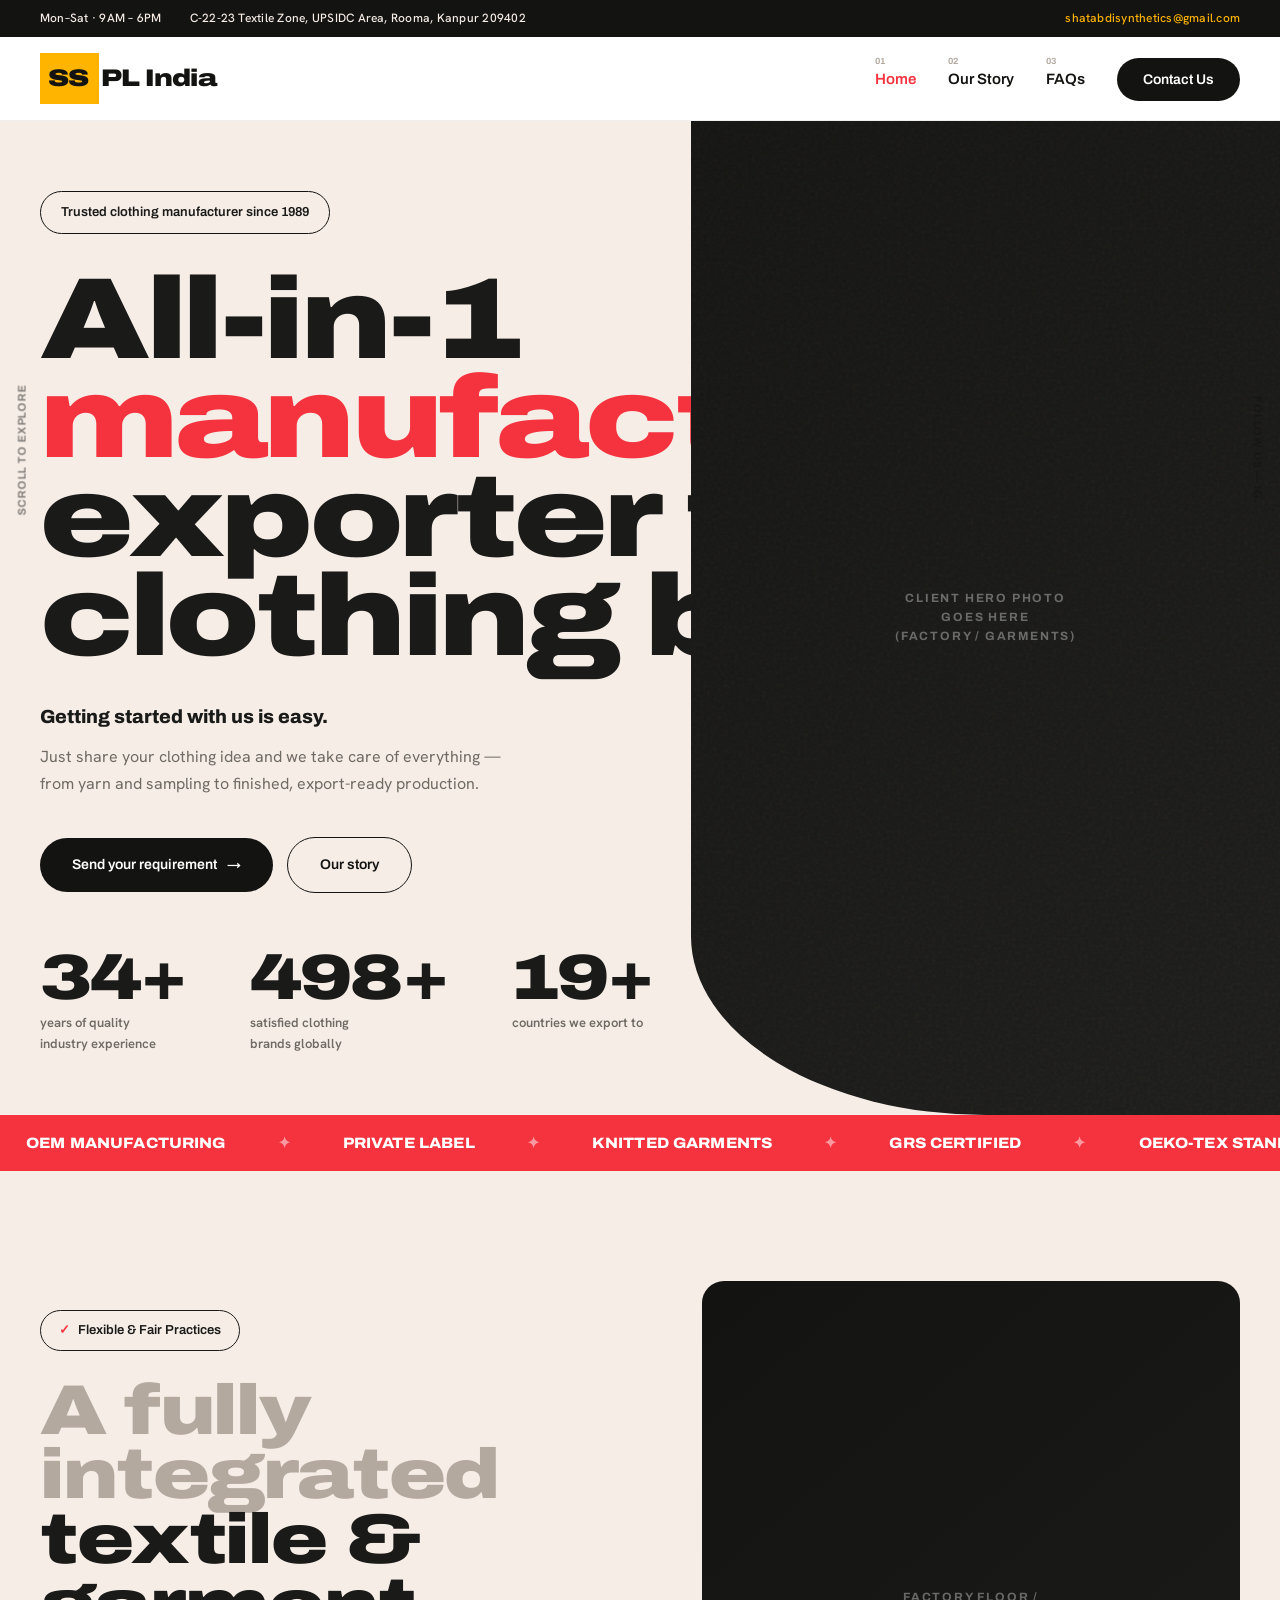
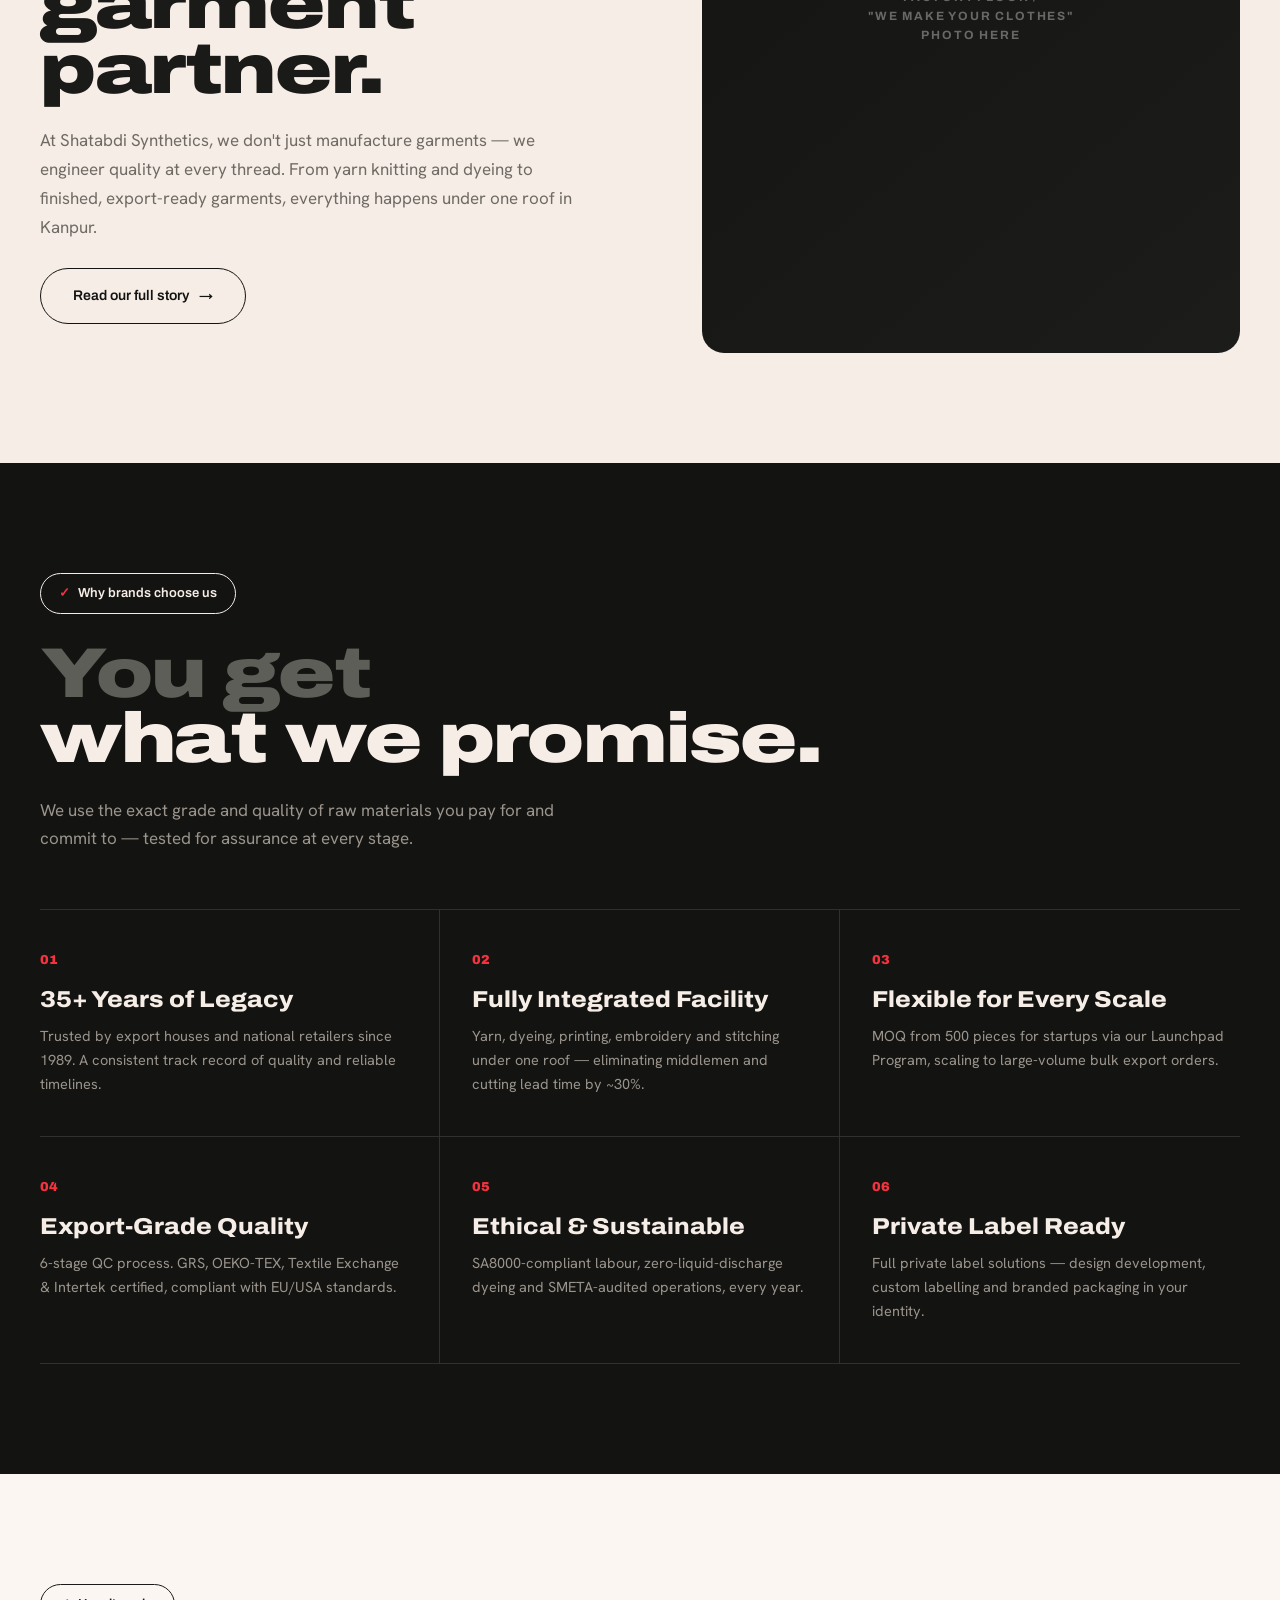
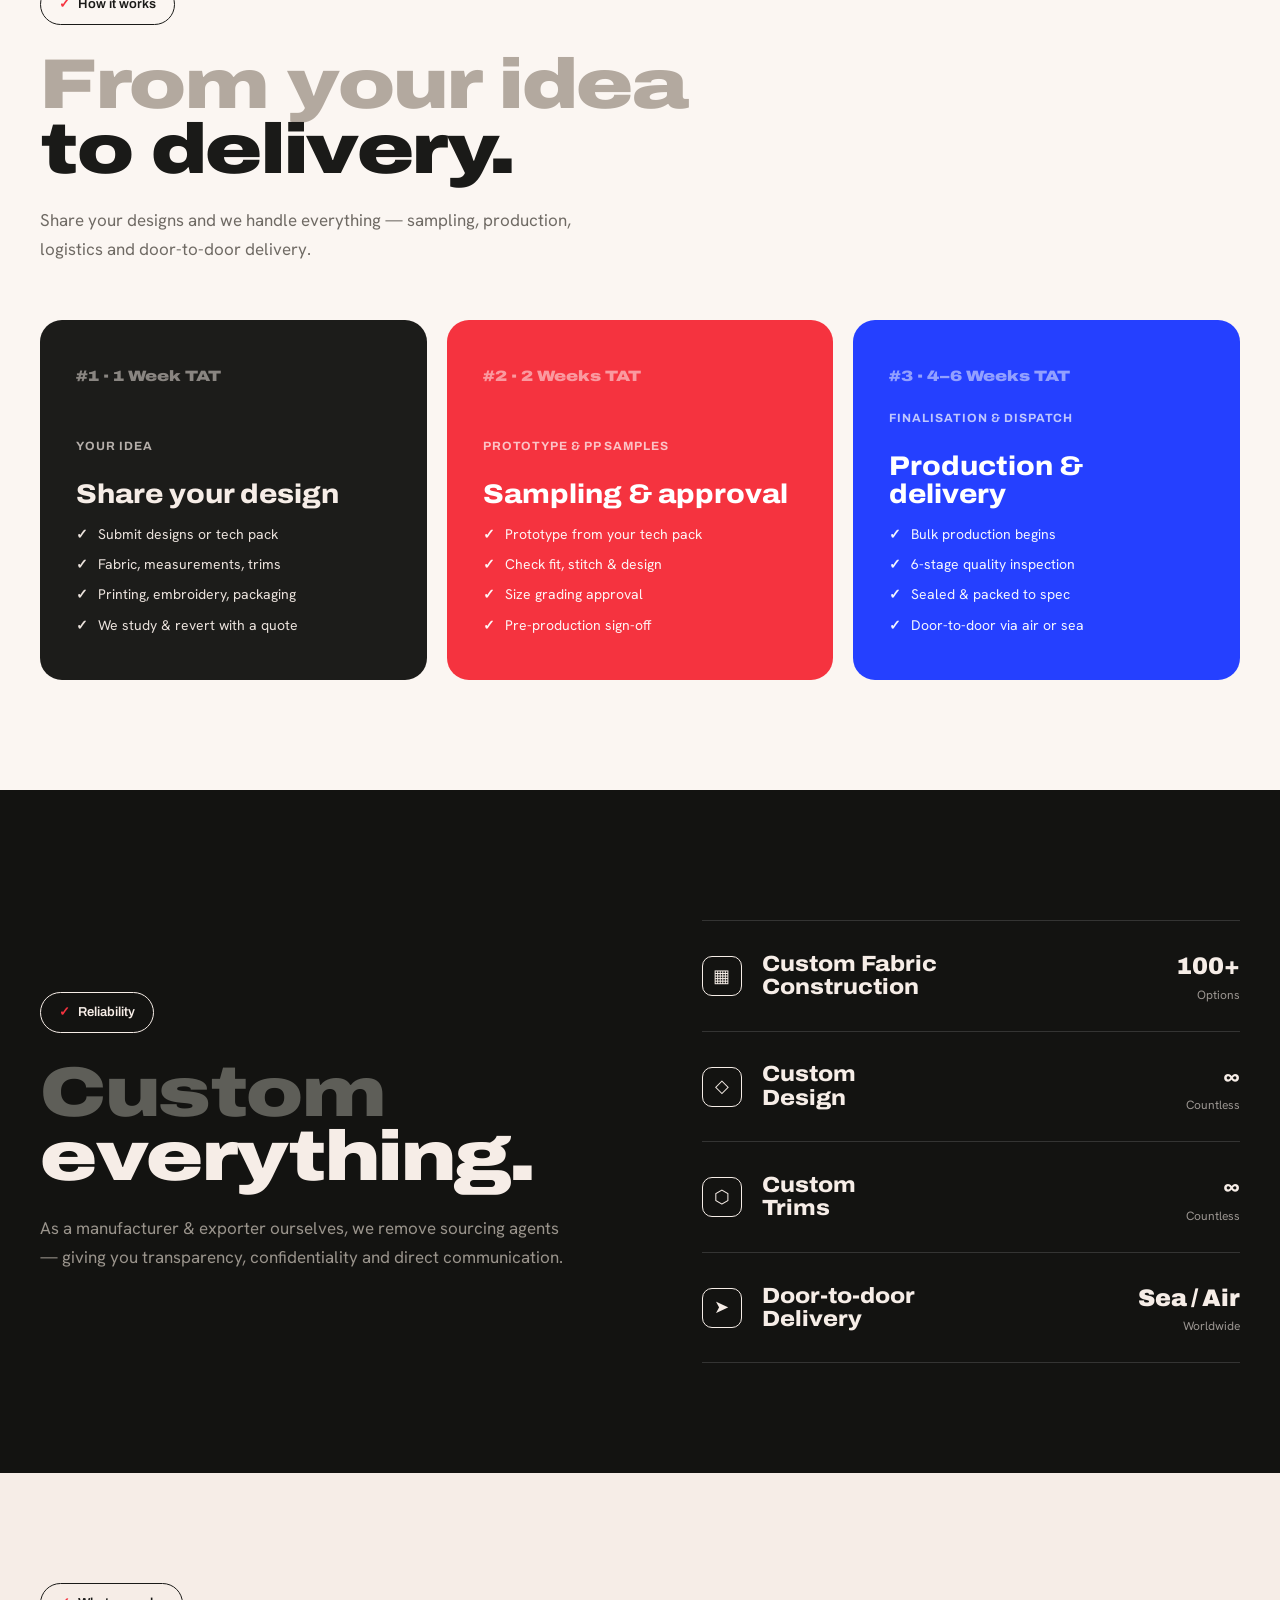
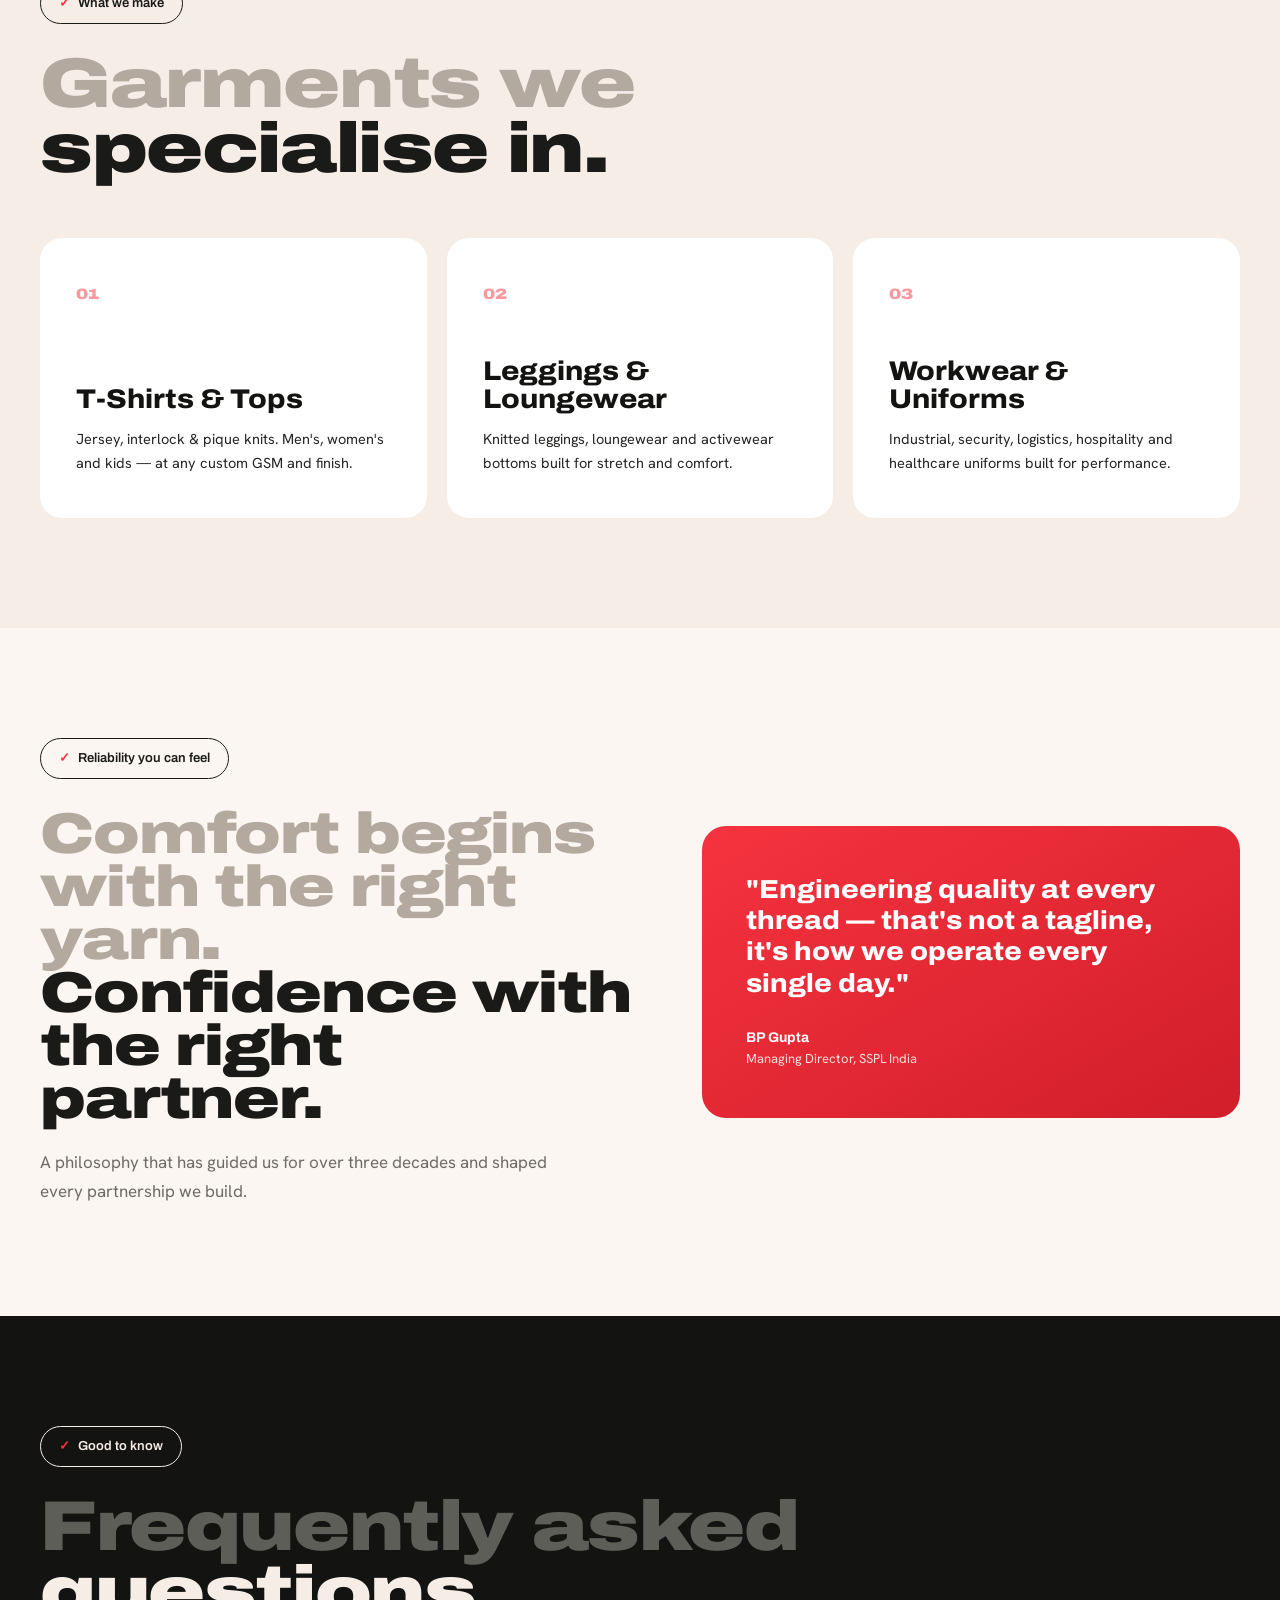
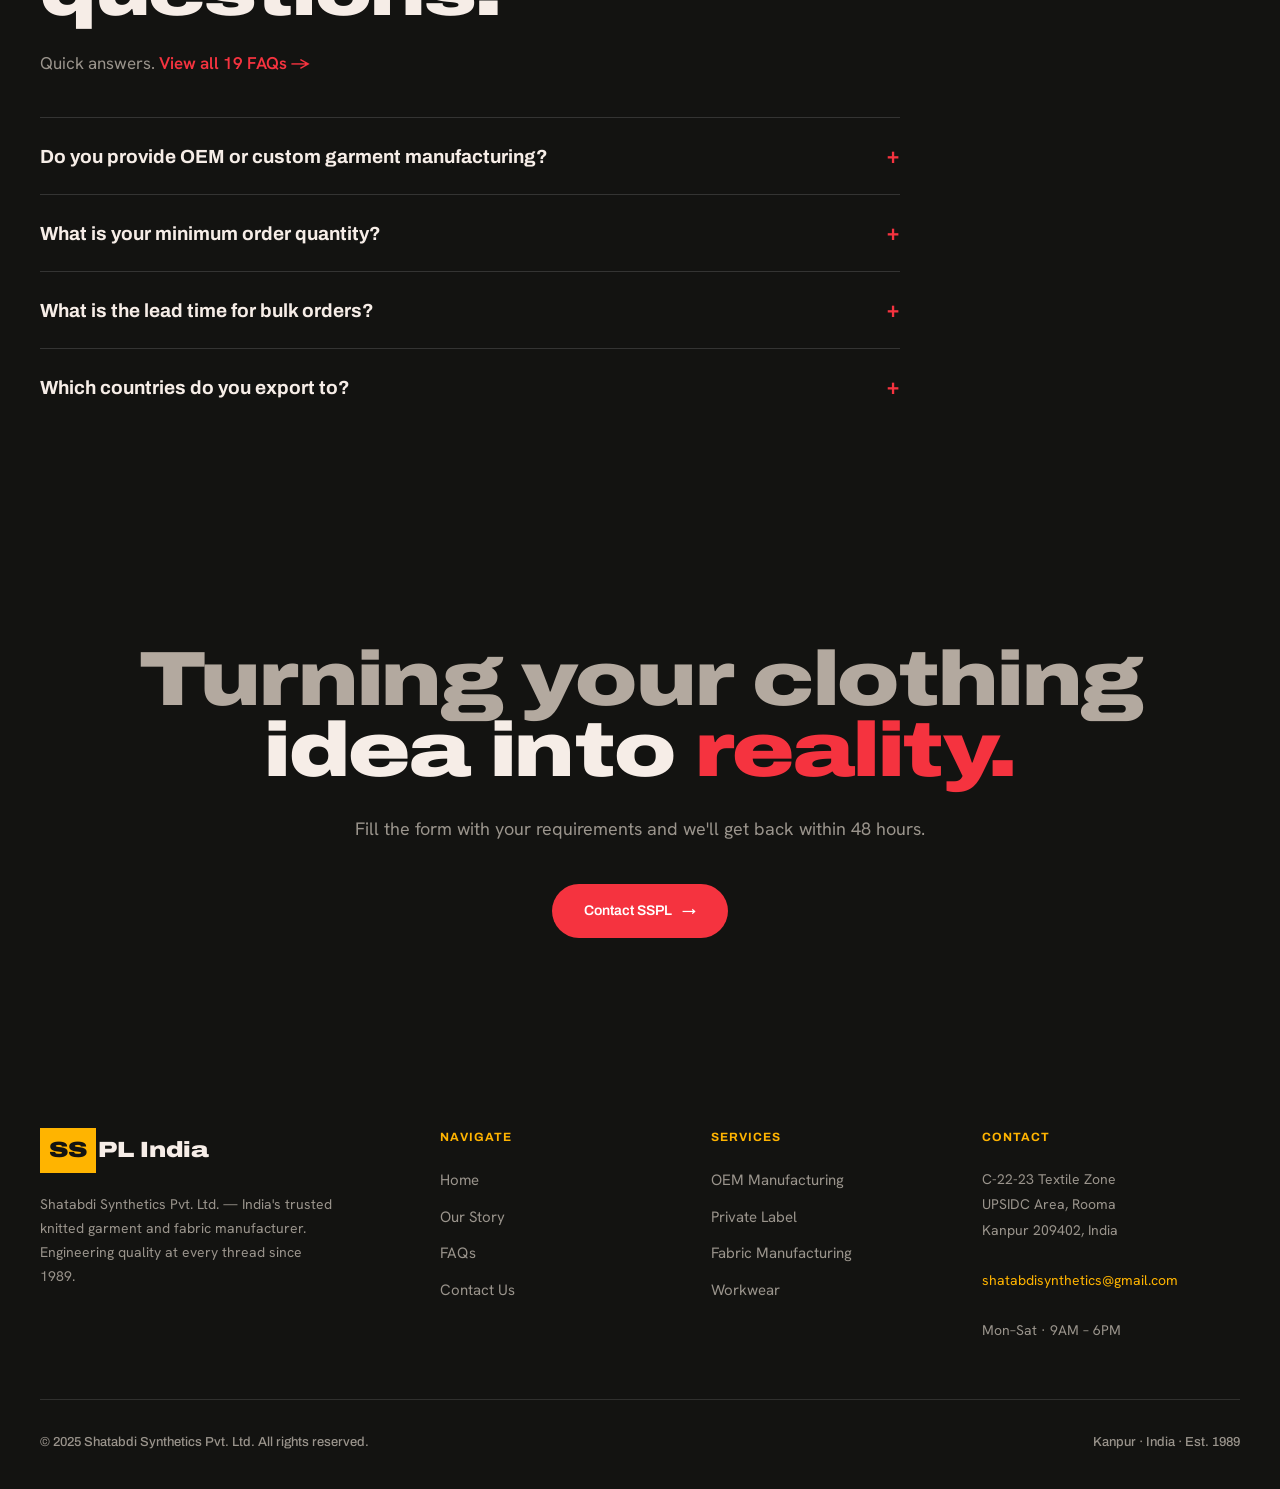
==== commit 9801c311: "Add files via upload" ====
--- a/index.html
+++ b/index.html
@@ -4,404 +4,200 @@
   <meta charset="UTF-8">
   <meta name="viewport" content="width=device-width, initial-scale=1.0">
   <title>Best Knitted Clothes Manufacturer in India | SSPL India</title>
-  <meta name="description" content="Leading knitted garment manufacturer in India offering OEM & private label services. Fully integrated unit with quality, speed & sustainable production. Trusted since 1989.">
+  <meta name="description" content="Leading knitted garment manufacturer in India offering OEM & private label services. Vertically integrated unit with quality, speed & sustainable production. Trusted since 1989.">
   <link rel="stylesheet" href="style.css">
 </head>
 <body>
 
+  <div class="side-label left">Scroll to explore</div>
+  <div class="side-label right">Follow Us — Ig.</div>
+
   <!-- TOP BAR -->
   <div class="topbar">
     <div class="topbar-left">
-      <span>Mon–Sat &nbsp;9:00 AM – 6:00 PM</span>
+      <span>Mon–Sat · 9AM – 6PM</span>
       <span>C-22-23 Textile Zone, UPSIDC Area, Rooma, Kanpur 209402</span>
     </div>
-    <div class="topbar-right">
-      <a href="mailto:shatabdisynthetics@gmail.com">shatabdisynthetics@gmail.com</a>
-    </div>
+    <a href="mailto:shatabdisynthetics@gmail.com">shatabdisynthetics@gmail.com</a>
   </div>
 
   <!-- NAV -->
   <nav>
     <a href="index.html" class="nav-logo">
-      <div>
-        SSPL <span>India</span>
-        <span class="logo-tag">Est. 1989 · Kanpur</span>
-      </div>
+      <span class="logo-block">SS</span><span class="logo-rest">PL India</span>
     </a>
-    <div class="hamburger" onclick="toggleMenu()" id="hamburger">
-      <span></span><span></span><span></span>
-    </div>
+    <div class="hamburger" onclick="toggleMenu()"><span></span><span></span><span></span></div>
     <ul class="nav-links" id="navLinks">
-      <li><a href="index.html" class="active">Home</a></li>
-      <li><a href="about.html">About Us</a></li>
-      <li><a href="faq.html">FAQs</a></li>
-      <li><a href="contact.html" class="nav-cta">Enquire Now</a></li>
+      <li><span class="num">01</span><a href="index.html" class="active">Home</a></li>
+      <li><span class="num">02</span><a href="about.html">Our Story</a></li>
+      <li><span class="num">03</span><a href="faq.html">FAQs</a></li>
+      <li><a href="contact.html" class="nav-cta">Contact Us</a></li>
     </ul>
   </nav>
 
   <!-- HERO -->
   <section class="hero">
-    <div class="hero-bg"></div>
-    <div class="hero-grain"></div>
-    <div class="hero-content">
-      <div class="hero-tag">Trusted Since 1989 · Kanpur, India</div>
-      <h1>Garment<br>manufacturing,<br><em>engineered.</em></h1>
-      <p class="hero-sub">Over 3 decades of creating value through OEM & private label excellence. Vertically integrated from yarn to finished garment — all under one roof.</p>
-      <div class="hero-actions">
-        <a href="contact.html" class="btn-primary">Send Your Requirement</a>
-        <a href="about.html" class="btn-secondary">Our story</a>
-      </div>
-    </div>
-    <div class="hero-stats">
-      <div class="stat-item">
-        <div class="stat-num"><span class="counter" data-target="35">0</span>+</div>
-        <div class="stat-label">Years of Legacy</div>
-      </div>
-      <div class="stat-item">
-        <div class="stat-num"><span class="counter" data-target="500">0</span>+</div>
-        <div class="stat-label">Min. Order Units</div>
-      </div>
-      <div class="stat-item">
-        <div class="stat-num"><span class="counter" data-target="20">0</span>+</div>
-        <div class="stat-label">Export Countries</div>
-      </div>
+    <div class="hero-photo"><div class="grain"></div><div class="ph-label">Client hero photo<br>goes here<br>(factory / garments)</div></div>
+    <div class="hero-pill">Trusted clothing manufacturer since 1989</div>
+    <h1>All-in-1 <span class="red">manufacturer</span> &amp; exporter for your clothing brand.</h1>
+    <div class="hero-sub-strong">Getting started with us is easy.</div>
+    <p class="hero-sub">Just share your clothing idea and we take care of everything — from yarn and sampling to finished, export-ready production.</p>
+    <div class="hero-actions">
+      <a href="contact.html" class="btn btn-dark btn-arrow">Send your requirement</a>
+      <a href="about.html" class="btn btn-ghost">Our story</a>
+    </div>
+    <div class="hero-stats-row">
+      <div class="stat"><div class="stat-num"><span class="counter" data-target="35">0</span>+</div><div class="stat-label">years of quality industry experience</div></div>
+      <div class="stat"><div class="stat-num"><span class="counter" data-target="500">0</span>+</div><div class="stat-label">satisfied clothing brands globally</div></div>
+      <div class="stat"><div class="stat-num"><span class="counter" data-target="20">0</span>+</div><div class="stat-label">countries we export to</div></div>
     </div>
   </section>
 
   <!-- MARQUEE -->
-  <div class="marquee-wrap">
-    <div class="marquee-track">
-      <span>OEM Manufacturing</span><span class="dot">·</span>
-      <span>Private Label</span><span class="dot">·</span>
-      <span>Knitted Garments</span><span class="dot">·</span>
-      <span>Cotton Fabric</span><span class="dot">·</span>
-      <span>GRS Certified</span><span class="dot">·</span>
-      <span>OEKO-TEX Standard 100</span><span class="dot">·</span>
-      <span>Sustainable Production</span><span class="dot">·</span>
-      <span>Workwear</span><span class="dot">·</span>
-      <span>Export Quality</span><span class="dot">·</span>
-      <span>45–60 Day Lead Time</span><span class="dot">·</span>
-      <span>OEM Manufacturing</span><span class="dot">·</span>
-      <span>Private Label</span><span class="dot">·</span>
-      <span>Knitted Garments</span><span class="dot">·</span>
-      <span>Cotton Fabric</span><span class="dot">·</span>
-      <span>GRS Certified</span><span class="dot">·</span>
-      <span>OEKO-TEX Standard 100</span><span class="dot">·</span>
-      <span>Sustainable Production</span><span class="dot">·</span>
-      <span>Workwear</span><span class="dot">·</span>
-      <span>Export Quality</span><span class="dot">·</span>
-      <span>45–60 Day Lead Time</span><span class="dot">·</span>
-    </div>
-  </div>
+  <div class="marquee-wrap"><div class="marquee-track" id="mq">
+    <span>OEM Manufacturing</span><span class="dot">✦</span><span>Private Label</span><span class="dot">✦</span><span>Knitted Garments</span><span class="dot">✦</span><span>GRS Certified</span><span class="dot">✦</span><span>OEKO-TEX Standard 100</span><span class="dot">✦</span><span>Sustainable Production</span><span class="dot">✦</span><span>Workwear</span><span class="dot">✦</span><span>45–60 Day Lead Time</span><span class="dot">✦</span>
+    <span>OEM Manufacturing</span><span class="dot">✦</span><span>Private Label</span><span class="dot">✦</span><span>Knitted Garments</span><span class="dot">✦</span><span>GRS Certified</span><span class="dot">✦</span><span>OEKO-TEX Standard 100</span><span class="dot">✦</span><span>Sustainable Production</span><span class="dot">✦</span><span>Workwear</span><span class="dot">✦</span><span>45–60 Day Lead Time</span><span class="dot">✦</span>
+  </div></div>
 
   <!-- INTRO -->
   <section>
-    <div class="intro">
-      <div class="intro-left">
-        <div class="section-tag">Who We Are</div>
-        <h2 class="section-title">A fully integrated<br><em>textile partner.</em></h2>
-        <p class="section-body">At Shatabdi Synthetics Pvt. Ltd., we don't just manufacture garments — we engineer quality at every thread. Based in Kanpur, Uttar Pradesh, we offer seamless services from cotton yarn knitting and dyeing to finished garment production, all under one roof.</p>
+    <div class="split">
+      <div>
+        <div class="pill"><span class="check">✓</span> Flexible &amp; Fair Practices</div>
+        <h2 class="display section-title"><span class="mut">A fully integrated</span> textile &amp; garment partner.</h2>
+        <p class="lead">At Shatabdi Synthetics, we don't just manufacture garments — we engineer quality at every thread. From yarn knitting and dyeing to finished, export-ready garments, everything happens under one roof in Kanpur.</p>
         <br>
-        <p class="section-body">Whether you're a brand owner, fashion startup, exporter, or bulk buyer — we help you turn your ideas into world-class products.</p>
-        <br>
-        <a href="about.html" class="btn-secondary">Read our full story</a>
-      </div>
-      <div class="intro-right">
-        <div class="intro-card fade-up">
-          <div class="intro-card-icon">🧶</div>
-          <h4>Vertically Integrated</h4>
-          <p>From raw yarn to finished garments — complete control over every stage of production.</p>
-        </div>
-        <div class="intro-card fade-up">
-          <div class="intro-card-icon">⚙️</div>
-          <h4>Modern Machinery</h4>
-          <p>Latest circular knitting machines, advanced dyeing technology, and auto-cutting units.</p>
-        </div>
-        <div class="intro-card fade-up">
-          <div class="intro-card-icon">👥</div>
-          <h4>Expert Team</h4>
-          <p>Experienced professionals blending decades of expertise with new-age thinking.</p>
-        </div>
-        <div class="intro-card fade-up">
-          <div class="intro-card-icon">🌿</div>
-          <h4>GRS Certified</h4>
-          <p>Eco-conscious production with minimal waste policies and international certifications.</p>
-        </div>
-      </div>
-    </div>
-  </section>
-
-  <!-- WHY US -->
-  <section class="why">
-    <div class="section-tag">Why SSPL</div>
-    <h2 class="section-title">Why leading brands<br><em>choose us.</em></h2>
+        <a href="about.html" class="btn btn-ghost btn-arrow">Read our full story</a>
+      </div>
+      <div class="media-card"><div class="ph-label">Factory floor /<br>"we make your clothes"<br>photo here</div></div>
+    </div>
+  </section>
+
+  <!-- WHY US (dark) -->
+  <section class="dark">
+    <div class="pill"><span class="check">✓</span> Why brands choose us</div>
+    <h2 class="display section-title"><span class="mut">You get</span><br>what we promise.</h2>
+    <p class="lead">We use the exact grade and quality of raw materials you pay for and commit to — tested for assurance at every stage.</p>
     <div class="why-grid">
-      <div class="why-card fade-up">
-        <div class="why-card-num">01</div>
-        <h3>35+ Years of Industry Legacy</h3>
-        <p>Trusted by export houses and national retailers since 1989. Our track record speaks for itself — consistent quality, reliable timelines.</p>
-      </div>
-      <div class="why-card fade-up">
-        <div class="why-card-num">02</div>
-        <h3>Fully Integrated Facility</h3>
-        <p>Yarn knitting, dyeing, printing, embroidery, and garment production under one roof. Eliminates middlemen, reduces lead time by 30%.</p>
-      </div>
-      <div class="why-card fade-up">
-        <div class="why-card-num">03</div>
-        <h3>Flexible for Every Scale</h3>
-        <p>MOQ from 500 pieces for startups. Scalable to large-volume bulk production. Ask about our Launchpad Program for emerging brands.</p>
-      </div>
-      <div class="why-card fade-up">
-        <div class="why-card-num">04</div>
-        <h3>Export-Grade Quality</h3>
-        <p>6-stage QC process. GRS, OEKO-TEX, Textile Exchange, and Intertek certified. Compliant with EU/USA market standards.</p>
-      </div>
-      <div class="why-card fade-up">
-        <div class="why-card-num">05</div>
-        <h3>Ethical & Sustainable</h3>
-        <p>SA8000 compliant labor practices, zero-liquid discharge dyeing, and SMETA-audited ethical operations every year.</p>
-      </div>
-      <div class="why-card fade-up">
-        <div class="why-card-num">06</div>
-        <h3>Private Label Ready</h3>
-        <p>Full private label solutions including design development, custom labeling, and branded packaging as per your identity.</p>
-      </div>
-    </div>
-  </section>
-
-  <!-- PROCESS -->
-  <section class="process">
-    <div class="process-header">
-      <div>
-        <div class="section-tag">How It Works</div>
-        <h2 class="section-title">From your idea<br>to <em>delivery.</em></h2>
-      </div>
-      <p class="section-body">Getting started is straightforward. Share your designs and we handle everything — sampling, production, logistics, and delivery to your door.</p>
-    </div>
-    <div class="process-steps">
-      <div class="step fade-up">
-        <div class="step-num">01</div>
-        <div class="step-tag">Week 1</div>
-        <h3>Share Your Idea</h3>
-        <ul>
-          <li>Submit your designs or tech pack</li>
-          <li>Fabric, measurements, trims</li>
-          <li>Printing, embroidery, packaging details</li>
-          <li>We study and revert with quote</li>
-        </ul>
-      </div>
-      <div class="step fade-up">
-        <div class="step-num">02</div>
-        <div class="step-tag">Weeks 2–3</div>
-        <h3>Sampling & Approval</h3>
-        <ul>
-          <li>Prototype developed from tech pack</li>
-          <li>Check fit, stitch quality, design</li>
-          <li>Size grading approval</li>
-          <li>Pre-production sample sign-off</li>
-        </ul>
-      </div>
-      <div class="step fade-up">
-        <div class="step-num">03</div>
-        <div class="step-tag">Weeks 4–8</div>
-        <h3>Production & Dispatch</h3>
-        <ul>
-          <li>Bulk production begins</li>
-          <li>6-stage quality inspection</li>
-          <li>Sealed and packed per your specs</li>
-          <li>Delivered via air or sea, door-to-door</li>
-        </ul>
-      </div>
-    </div>
-  </section>
-
-  <!-- CERTS -->
-  <div class="certs">
-    <div class="certs-inner">
-      <div class="certs-text">
-        <h3>Internationally Certified.</h3>
-        <p>We meet the highest global standards for sustainability, ethics, and quality.</p>
-      </div>
-      <div class="cert-logos">
-        <div class="cert-badge">GRS Certified</div>
-        <div class="cert-badge">OEKO-TEX Std. 100</div>
-        <div class="cert-badge">Textile Exchange</div>
-        <div class="cert-badge">Intertek</div>
-      </div>
-    </div>
-  </div>
-
-  <!-- GARMENT TYPES -->
-  <section style="border-bottom: 1px solid var(--border);">
-    <div class="section-tag">What We Make</div>
-    <h2 class="section-title" style="margin-bottom:48px;">Garments we<br><em>specialise in.</em></h2>
-    <div style="display:grid; grid-template-columns: repeat(4,1fr); gap:1px; background:var(--border); border:1px solid var(--border);">
-      <div style="background:var(--bg2); padding:32px 28px;">
-        <div style="font-size:32px; margin-bottom:14px;">👕</div>
-        <h4 style="font-family:var(--font-display); font-size:18px; font-weight:700; color:var(--white); margin-bottom:8px;">T-Shirts & Tops</h4>
-        <p style="font-size:13px; color:var(--muted);">Jersey, interlock, pique. Men's, women's, kids. Custom GSM and finish.</p>
-      </div>
-      <div style="background:var(--bg2); padding:32px 28px;">
-        <div style="font-size:32px; margin-bottom:14px;">🩳</div>
-        <h4 style="font-family:var(--font-display); font-size:18px; font-weight:700; color:var(--white); margin-bottom:8px;">Leggings & Bottoms</h4>
-        <p style="font-size:13px; color:var(--muted);">Knitted leggings, loungewear, activewear bottoms with stretch and comfort.</p>
-      </div>
-      <div style="background:var(--bg2); padding:32px 28px;">
-        <div style="font-size:32px; margin-bottom:14px;">🦺</div>
-        <h4 style="font-family:var(--font-display); font-size:18px; font-weight:700; color:var(--white); margin-bottom:8px;">Workwear & Uniforms</h4>
-        <p style="font-size:13px; color:var(--muted);">Industrial, security, logistics, hospitality, and healthcare — built for performance.</p>
-      </div>
-      <div style="background:var(--bg2); padding:32px 28px;">
-        <div style="font-size:32px; margin-bottom:14px;">🏷️</div>
-        <h4 style="font-family:var(--font-display); font-size:18px; font-weight:700; color:var(--white); margin-bottom:8px;">Private Label</h4>
-        <p style="font-size:13px; color:var(--muted);">Custom styles, your branding. Full sampling to bulk production for your label.</p>
-      </div>
-    </div>
-  </section>
-
-  <!-- QUOTE PULL -->
-  <section style="background:var(--bg2); border-bottom:1px solid var(--border); padding:80px 48px;">
-    <div style="max-width:760px; margin:0 auto; text-align:center;">
-      <div style="font-size:64px; color:var(--accent); font-family:var(--font-display); line-height:1; margin-bottom:24px;">"</div>
-      <p style="font-family:var(--font-display); font-size:clamp(22px,3vw,34px); color:var(--white); line-height:1.35; font-weight:700; margin-bottom:28px;">Comfort begins with the right yarn.<br>Confidence begins with the right partner.</p>
-      <div style="font-family:var(--font-mono); font-size:11px; letter-spacing:0.1em; color:var(--accent); text-transform:uppercase;">— BP Gupta, Managing Director</div>
-    </div>
-  </section>
-
-  <!-- FAQ PREVIEW -->
-  <section class="faq">
-    <div class="section-tag">Common Questions</div>
-    <h2 class="section-title" style="margin-bottom:8px;">Frequently asked<br><em>questions.</em></h2>
-    <p style="font-size:15px; color:var(--muted); margin-bottom:48px;">Quick answers. <a href="faq.html" style="color:var(--accent); text-decoration:none;">View all 19 FAQs →</a></p>
-    <div style="max-width:780px;">
-      <div class="faq-item">
-        <button class="faq-q" onclick="toggleFaq(this)">
-          Do you provide OEM or custom garment manufacturing?
-          <span class="faq-icon">+</span>
-        </button>
-        <div class="faq-a">Yes, we offer OEM and private label manufacturing for apparel brands, retailers, and exporters. From fabric selection to packaging, we handle it all under one roof.</div>
-      </div>
-      <div class="faq-item">
-        <button class="faq-q" onclick="toggleFaq(this)">
-          What types of garments do you make?
-          <span class="faq-icon">+</span>
-        </button>
-        <div class="faq-a">We specialise in knitted garments — including leggings, t-shirts, loungewear, and workwear for men, women, and kids. Custom styles are welcome.</div>
-      </div>
-      <div class="faq-item">
-        <button class="faq-q" onclick="toggleFaq(this)">
-          What is your minimum order quantity?
-          <span class="faq-icon">+</span>
-        </button>
-        <div class="faq-a">MOQs start at 500 pieces for startups through our Launchpad Program, and 1,000 pieces for standard orders. We offer flexible garment manufacturing solutions for all scales.</div>
-      </div>
-      <div class="faq-item">
-        <button class="faq-q" onclick="toggleFaq(this)">
-          What is the lead time for bulk orders?
-          <span class="faq-icon">+</span>
-        </button>
-        <div class="faq-a">Standard lead time is 45–60 days FOB. For urgent orders above 3,000 units, we offer expedited 40-day production.</div>
-      </div>
-    </div>
-  </section>
-
-  <!-- CTA BAND -->
+      <div class="why-cell"><div class="num">01</div><h3>35+ Years of Legacy</h3><p>Trusted by export houses and national retailers since 1989. A consistent track record of quality and reliable timelines.</p></div>
+      <div class="why-cell"><div class="num">02</div><h3>Fully Integrated Facility</h3><p>Yarn, dyeing, printing, embroidery and stitching under one roof — eliminating middlemen and cutting lead time by ~30%.</p></div>
+      <div class="why-cell"><div class="num">03</div><h3>Flexible for Every Scale</h3><p>MOQ from 500 pieces for startups via our Launchpad Program, scaling to large-volume bulk export orders.</p></div>
+      <div class="why-cell"><div class="num">04</div><h3>Export-Grade Quality</h3><p>6-stage QC process. GRS, OEKO-TEX, Textile Exchange &amp; Intertek certified, compliant with EU/USA standards.</p></div>
+      <div class="why-cell"><div class="num">05</div><h3>Ethical &amp; Sustainable</h3><p>SA8000-compliant labour, zero-liquid-discharge dyeing and SMETA-audited operations, every year.</p></div>
+      <div class="why-cell"><div class="num">06</div><h3>Private Label Ready</h3><p>Full private label solutions — design development, custom labelling and branded packaging in your identity.</p></div>
+    </div>
+  </section>
+
+  <!-- PROCESS (colour cards) -->
+  <section class="paper2">
+    <div class="pill"><span class="check">✓</span> How it works</div>
+    <h2 class="display section-title"><span class="mut">From your idea</span><br>to delivery.</h2>
+    <p class="lead">Share your designs and we handle everything — sampling, production, logistics and door-to-door delivery.</p>
+    <div class="cards-3">
+      <div class="bigcard ink fade-up">
+        <div class="num">#1 · 1 Week TAT</div>
+        <div><div class="tag">Your Idea</div><h3>Share your design</h3>
+        <ul><li>Submit designs or tech pack</li><li>Fabric, measurements, trims</li><li>Printing, embroidery, packaging</li><li>We study &amp; revert with a quote</li></ul></div>
+      </div>
+      <div class="bigcard red fade-up">
+        <div class="num">#2 · 2 Weeks TAT</div>
+        <div><div class="tag">Prototype &amp; PP Samples</div><h3>Sampling &amp; approval</h3>
+        <ul><li>Prototype from your tech pack</li><li>Check fit, stitch &amp; design</li><li>Size grading approval</li><li>Pre-production sign-off</li></ul></div>
+      </div>
+      <div class="bigcard blue fade-up">
+        <div class="num">#3 · 4–6 Weeks TAT</div>
+        <div><div class="tag">Finalisation &amp; Dispatch</div><h3>Production &amp; delivery</h3>
+        <ul><li>Bulk production begins</li><li>6-stage quality inspection</li><li>Sealed &amp; packed to spec</li><li>Door-to-door via air or sea</li></ul></div>
+      </div>
+    </div>
+  </section>
+
+  <!-- RELIABILITY / SPEC (dark) -->
+  <section class="dark">
+    <div class="split">
+      <div>
+        <div class="pill"><span class="check">✓</span> Reliability</div>
+        <h2 class="display section-title"><span class="mut">Custom</span><br>everything.</h2>
+        <p class="lead">As a manufacturer &amp; exporter ourselves, we remove sourcing agents — giving you transparency, confidentiality and direct communication.</p>
+      </div>
+      <div class="spec-list">
+        <div class="spec-row"><div class="spec-left"><div class="spec-ico">▦</div><h4>Custom Fabric<br>Construction</h4></div><div class="spec-right"><div class="big">100+</div><div class="small">Options</div></div></div>
+        <div class="spec-row"><div class="spec-left"><div class="spec-ico">◇</div><h4>Custom<br>Design</h4></div><div class="spec-right"><div class="big">∞</div><div class="small">Countless</div></div></div>
+        <div class="spec-row"><div class="spec-left"><div class="spec-ico">⬡</div><h4>Custom<br>Trims</h4></div><div class="spec-right"><div class="big">∞</div><div class="small">Countless</div></div></div>
+        <div class="spec-row"><div class="spec-left"><div class="spec-ico">➤</div><h4>Door-to-door<br>Delivery</h4></div><div class="spec-right"><div class="big">Sea / Air</div><div class="small">Worldwide</div></div></div>
+      </div>
+    </div>
+  </section>
+
+  <!-- GARMENTS -->
+  <section>
+    <div class="pill"><span class="check">✓</span> What we make</div>
+    <h2 class="display section-title"><span class="mut">Garments we</span><br>specialise in.</h2>
+    <div class="cards-3">
+      <div class="bigcard paper fade-up" style="min-height:280px;"><div class="num" style="color:var(--red)">01</div><div><h3>T-Shirts &amp; Tops</h3><p>Jersey, interlock &amp; pique knits. Men's, women's and kids — at any custom GSM and finish.</p></div></div>
+      <div class="bigcard paper fade-up" style="min-height:280px;"><div class="num" style="color:var(--red)">02</div><div><h3>Leggings &amp; Loungewear</h3><p>Knitted leggings, loungewear and activewear bottoms built for stretch and comfort.</p></div></div>
+      <div class="bigcard paper fade-up" style="min-height:280px;"><div class="num" style="color:var(--red)">03</div><div><h3>Workwear &amp; Uniforms</h3><p>Industrial, security, logistics, hospitality and healthcare uniforms built for performance.</p></div></div>
+    </div>
+  </section>
+
+  <!-- TESTIMONIAL (paper2) -->
+  <section class="paper2">
+    <div class="split">
+      <div>
+        <div class="pill"><span class="check">✓</span> Reliability you can feel</div>
+        <h2 class="display section-title" style="font-size:clamp(34px,4.5vw,64px);"><span class="mut">Comfort begins with the right yarn.</span> Confidence with the right partner.</h2>
+        <p class="lead">A philosophy that has guided us for over three decades and shaped every partnership we build.</p>
+      </div>
+      <div class="quote-card">
+        <div class="q">"Engineering quality at every thread — that's not a tagline, it's how we operate every single day."</div>
+        <div class="author">BP Gupta</div>
+        <div class="role">Managing Director, SSPL India</div>
+      </div>
+    </div>
+  </section>
+
+  <!-- FAQ PREVIEW (dark) -->
+  <section class="dark">
+    <div class="pill"><span class="check">✓</span> Good to know</div>
+    <h2 class="display section-title"><span class="mut">Frequently asked</span><br>questions.</h2>
+    <p class="lead" style="margin-bottom:40px;">Quick answers. <a href="faq.html" style="color:var(--red);text-decoration:none;font-weight:600;">View all 19 FAQs →</a></p>
+    <div style="max-width:860px;">
+      <div class="faq-item"><button class="faq-q" onclick="toggleFaq(this)">Do you provide OEM or custom garment manufacturing?<span class="ic">+</span></button><div class="faq-a">Yes — we offer full OEM and private label manufacturing for brands, retailers and exporters. From fabric selection to packaging, it's all handled under one roof.</div></div>
+      <div class="faq-item"><button class="faq-q" onclick="toggleFaq(this)">What is your minimum order quantity?<span class="ic">+</span></button><div class="faq-a">MOQs start at 500 pieces for startups via our Launchpad Program, and 1,000 pieces for standard orders. Flexible solutions for every scale.</div></div>
+      <div class="faq-item"><button class="faq-q" onclick="toggleFaq(this)">What is the lead time for bulk orders?<span class="ic">+</span></button><div class="faq-a">Standard lead time is 45–60 days FOB. For urgent orders above 3,000 units, we offer expedited 40-day production.</div></div>
+      <div class="faq-item"><button class="faq-q" onclick="toggleFaq(this)">Which countries do you export to?<span class="ic">+</span></button><div class="faq-a">USA, UK, Germany, Australia, UAE and 15+ other countries — all meeting EU/USA compliance standards.</div></div>
+    </div>
+  </section>
+
+  <!-- CTA -->
   <div class="cta-band">
-    <h2>Ready to build<br>your clothing line?</h2>
-    <p>Tell us your requirements — our team responds within 48 hours.</p>
-    <a href="contact.html" class="btn-dark">Send us your requirement</a>
+    <h2 class="display"><span class="mut">Turning your clothing</span><br>idea into <span class="red">reality.</span></h2>
+    <p>Fill the form with your requirements and we'll get back within 48 hours.</p>
+    <a href="contact.html" class="btn btn-red btn-arrow">Contact SSPL</a>
   </div>
 
   <!-- FOOTER -->
   <footer>
     <div class="footer-top">
       <div>
-        <div class="footer-brand-name">SSPL <span>India</span></div>
+        <div class="footer-logo"><span class="logo-block">SS</span><span class="logo-rest">PL India</span></div>
         <p class="footer-desc">Shatabdi Synthetics Pvt. Ltd. — India's trusted knitted garment and fabric manufacturer. Engineering quality at every thread since 1989.</p>
       </div>
-      <div class="footer-col">
-        <h5>Navigate</h5>
-        <ul>
-          <li><a href="index.html">Home</a></li>
-          <li><a href="about.html">About Us</a></li>
-          <li><a href="faq.html">FAQs</a></li>
-          <li><a href="contact.html">Contact Us</a></li>
-        </ul>
-      </div>
-      <div class="footer-col">
-        <h5>Services</h5>
-        <ul>
-          <li><a href="contact.html">OEM Manufacturing</a></li>
-          <li><a href="contact.html">Private Label</a></li>
-          <li><a href="contact.html">Fabric Manufacturing</a></li>
-          <li><a href="contact.html">Workwear</a></li>
-        </ul>
-      </div>
-      <div class="footer-col">
-        <h5>Contact</h5>
-        <address>
-          C-22-23 Textile Zone<br>
-          UPSIDC Area, Rooma<br>
-          Kanpur 209402, India<br><br>
-          <a href="mailto:shatabdisynthetics@gmail.com">shatabdisynthetics@gmail.com</a><br><br>
-          Mon–Sat: 9:00 AM – 6:00 PM
-        </address>
-      </div>
-    </div>
-    <div class="footer-bottom">
-      <span>© 2025 Shatabdi Synthetics Pvt. Ltd. All rights reserved.</span>
-      <span>Kanpur · India · Est. 1989</span>
-    </div>
+      <div class="footer-col"><h5>Navigate</h5><ul><li><a href="index.html">Home</a></li><li><a href="about.html">Our Story</a></li><li><a href="faq.html">FAQs</a></li><li><a href="contact.html">Contact Us</a></li></ul></div>
+      <div class="footer-col"><h5>Services</h5><ul><li><a href="contact.html">OEM Manufacturing</a></li><li><a href="contact.html">Private Label</a></li><li><a href="contact.html">Fabric Manufacturing</a></li><li><a href="contact.html">Workwear</a></li></ul></div>
+      <div class="footer-col"><h5>Contact</h5><address>C-22-23 Textile Zone<br>UPSIDC Area, Rooma<br>Kanpur 209402, India<br><br><a href="mailto:shatabdisynthetics@gmail.com">shatabdisynthetics@gmail.com</a><br><br>Mon–Sat · 9AM – 6PM</address></div>
+    </div>
+    <div class="footer-bottom"><span>© 2025 Shatabdi Synthetics Pvt. Ltd. All rights reserved.</span><span>Kanpur · India · Est. 1989</span></div>
   </footer>
 
   <script>
-    // Mobile menu
-    function toggleMenu() {
-      document.getElementById('navLinks').classList.toggle('open');
-    }
-
-    // Counter animation
-    function animateCounter(el) {
-      const target = parseInt(el.dataset.target);
-      const duration = 1800;
-      const step = target / (duration / 16);
-      let current = 0;
-      const timer = setInterval(() => {
-        current += step;
-        if (current >= target) { current = target; clearInterval(timer); }
-        el.textContent = Math.floor(current);
-      }, 16);
-    }
-
-    // FAQ toggle
-    function toggleFaq(btn) {
-      const item = btn.parentElement;
-      const isOpen = item.classList.contains('open');
-      document.querySelectorAll('.faq-item').forEach(i => i.classList.remove('open'));
-      if (!isOpen) item.classList.add('open');
-    }
-
-    // Intersection Observer for fade-up + counters
-    const observer = new IntersectionObserver((entries) => {
-      entries.forEach(entry => {
-        if (entry.isIntersecting) {
-          entry.target.classList.add('visible');
-          observer.unobserve(entry.target);
-        }
-      });
-    }, { threshold: 0.15 });
-
-    const counterObserver = new IntersectionObserver((entries) => {
-      entries.forEach(entry => {
-        if (entry.isIntersecting) {
-          animateCounter(entry.target);
-          counterObserver.unobserve(entry.target);
-        }
-      });
-    }, { threshold: 0.5 });
-
-    document.querySelectorAll('.fade-up').forEach(el => observer.observe(el));
-    document.querySelectorAll('.counter').forEach(el => counterObserver.observe(el));
+    function toggleMenu(){document.getElementById('navLinks').classList.toggle('open');}
+    function toggleFaq(b){const i=b.parentElement,o=i.classList.contains('open');document.querySelectorAll('.faq-item').forEach(x=>x.classList.remove('open'));if(!o)i.classList.add('open');}
+    function animateCounter(el){const t=+el.dataset.target,d=1700,s=t/(d/16);let c=0;const tm=setInterval(()=>{c+=s;if(c>=t){c=t;clearInterval(tm);}el.textContent=Math.floor(c);},16);}
+    const io=new IntersectionObserver(e=>{e.forEach(x=>{if(x.isIntersecting){x.target.classList.add('visible');io.unobserve(x.target);}})},{threshold:0.15});
+    const co=new IntersectionObserver(e=>{e.forEach(x=>{if(x.isIntersecting){animateCounter(x.target);co.unobserve(x.target);}})},{threshold:0.5});
+    document.querySelectorAll('.fade-up').forEach(el=>io.observe(el));
+    document.querySelectorAll('.counter').forEach(el=>co.observe(el));
   </script>
 </body>
 </html>
--- a/style.css
+++ b/style.css
@@ -1,865 +1,396 @@
 /* =============================================
-   SSPL INDIA — Global Stylesheet
-   Dark editorial aesthetic, inspired by NG Apparels
+   SSPL INDIA — Stylesheet v2
+   Bold modern-brutalist, inspired by NG Apparels
    ============================================= */
 
-@import url('https://fonts.googleapis.com/css2?family=Playfair+Display:wght@400;700;900&family=DM+Sans:wght@300;400;500;600&family=DM+Mono:wght@400;500&display=swap');
+@import url('https://fonts.googleapis.com/css2?family=Archivo:ital,wght@0,400;0,500;0,600;0,700;0,800;0,900;1,800&family=Hanken+Grotesk:wght@300;400;500;600;700&display=swap');
 
 :root {
-  --bg:        #0a0a08;
-  --bg2:       #111110;
-  --bg3:       #1a1a18;
-  --border:    #2a2a28;
-  --text:      #e8e6df;
-  --muted:     #7a7870;
-  --accent:    #c8a96e;
-  --accent2:   #8fbf9f;
-  --white:     #f5f3ee;
-  --font-display: 'Playfair Display', Georgia, serif;
-  --font-body:    'DM Sans', sans-serif;
-  --font-mono:    'DM Mono', monospace;
+  --paper:   #f6ede7;
+  --paper2:  #fbf6f2;
+  --white:   #ffffff;
+  --ink:     #131311;
+  --ink2:    #1c1c1a;
+  --gray-l:  #b3a99f;   /* two-tone muted on light bg */
+  --gray-d:  #5e5e58;   /* two-tone muted on dark bg  */
+  --red:     #f5333f;
+  --blue:    #2540ff;
+  --yellow:  #ffb400;
+  --text-d:  #1a1a18;
+  --text-l:  #f6ede7;
+  --muted-d: #6f6a64;
+  --muted-l: #9a948c;
+  --font-display: 'Archivo', sans-serif;
+  --font-body:    'Hanken Grotesk', sans-serif;
 }
 
 *, *::before, *::after { box-sizing: border-box; margin: 0; padding: 0; }
-
 html { scroll-behavior: smooth; }
 
 body {
-  background: var(--bg);
-  color: var(--text);
+  background: var(--paper);
+  color: var(--text-d);
   font-family: var(--font-body);
-  font-weight: 300;
-  line-height: 1.65;
+  font-weight: 400;
+  line-height: 1.6;
   overflow-x: hidden;
-}
-
-/* ── SCROLLBAR ── */
-::-webkit-scrollbar { width: 4px; }
-::-webkit-scrollbar-track { background: var(--bg); }
-::-webkit-scrollbar-thumb { background: var(--border); border-radius: 2px; }
+  -webkit-font-smoothing: antialiased;
+}
+
+::-webkit-scrollbar { width: 5px; }
+::-webkit-scrollbar-track { background: var(--paper); }
+::-webkit-scrollbar-thumb { background: var(--ink); }
+
+/* ── DISPLAY HEADING (two-tone) ── */
+.display {
+  font-family: var(--font-display);
+  font-weight: 900;
+  font-stretch: 125%;
+  line-height: 0.92;
+  letter-spacing: -0.02em;
+  text-transform: none;
+}
+.display .mut { color: var(--gray-l); }
+.dark .display .mut, section.dark .display .mut { color: var(--gray-d); }
 
 /* ── TOP BAR ── */
 .topbar {
-  background: var(--bg2);
-  border-bottom: 1px solid var(--border);
-  padding: 8px 48px;
+  background: var(--ink);
+  color: var(--text-l);
+  padding: 9px 40px;
   display: flex;
   justify-content: space-between;
   align-items: center;
+  font-family: var(--font-body);
   font-size: 12px;
-  font-family: var(--font-mono);
-  color: var(--muted);
-  letter-spacing: 0.04em;
-}
-.topbar a { color: var(--muted); text-decoration: none; transition: color 0.2s; }
-.topbar a:hover { color: var(--accent); }
-.topbar-left, .topbar-right { display: flex; gap: 24px; align-items: center; }
+  font-weight: 500;
+  letter-spacing: 0.02em;
+}
+.topbar a { color: var(--yellow); text-decoration: none; }
+.topbar-left { display: flex; gap: 28px; }
 
 /* ── NAV ── */
 nav {
-  position: sticky;
-  top: 0;
-  z-index: 100;
-  background: rgba(10, 10, 8, 0.92);
-  backdrop-filter: blur(16px);
-  border-bottom: 1px solid var(--border);
-  padding: 0 48px;
-  display: flex;
-  align-items: center;
-  justify-content: space-between;
-  height: 72px;
-}
-
-.nav-logo {
-  font-family: var(--font-display);
-  font-size: 22px;
-  font-weight: 900;
-  color: var(--white);
-  text-decoration: none;
-  letter-spacing: -0.02em;
-  display: flex;
-  align-items: center;
-  gap: 10px;
-}
-.nav-logo span {
-  color: var(--accent);
-}
-.logo-tag {
-  font-family: var(--font-mono);
-  font-size: 9px;
-  color: var(--muted);
-  letter-spacing: 0.1em;
-  display: block;
-  line-height: 1;
-  margin-top: 2px;
-}
-
-.nav-links {
-  display: flex;
-  list-style: none;
-  gap: 36px;
-  align-items: center;
+  position: sticky; top: 0; z-index: 100;
+  background: var(--white);
+  border-bottom: 1px solid rgba(0,0,0,0.06);
+  padding: 0 40px;
+  display: flex; align-items: center; justify-content: space-between;
+  height: 84px;
+}
+.nav-logo { display: flex; align-items: center; gap: 0; text-decoration: none; }
+.nav-logo .logo-block {
+  background: var(--yellow);
+  padding: 6px 10px 6px 8px;
+  font-family: var(--font-display);
+  font-weight: 900; font-stretch: 125%;
+  font-size: 24px; color: var(--ink);
+  letter-spacing: -0.03em;
+}
+.nav-logo .logo-rest {
+  font-family: var(--font-display);
+  font-weight: 900; font-stretch: 125%;
+  font-size: 24px; color: var(--ink);
+  letter-spacing: -0.03em;
+  padding-left: 2px;
+}
+.nav-links { display: flex; list-style: none; gap: 32px; align-items: center; }
+.nav-links li { position: relative; }
+.nav-links li .num {
+  position: absolute; top: -12px; left: 0;
+  font-family: var(--font-display);
+  font-size: 9px; font-weight: 700; color: var(--gray-l);
+  letter-spacing: 0.05em;
 }
 .nav-links a {
-  color: var(--muted);
-  text-decoration: none;
-  font-size: 13px;
-  font-weight: 500;
-  letter-spacing: 0.04em;
-  text-transform: uppercase;
+  color: var(--ink); text-decoration: none;
+  font-family: var(--font-display);
+  font-size: 15px; font-weight: 600;
   transition: color 0.2s;
 }
-.nav-links a:hover, .nav-links a.active { color: var(--white); }
+.nav-links a:hover, .nav-links a.active { color: var(--red); }
 .nav-cta {
-  background: var(--accent);
-  color: var(--bg) !important;
-  padding: 10px 22px;
-  border-radius: 2px;
-  font-weight: 600 !important;
-  transition: opacity 0.2s !important;
-}
-.nav-cta:hover { opacity: 0.85; }
-
-/* hamburger */
-.hamburger {
-  display: none;
-  flex-direction: column;
-  gap: 5px;
-  cursor: pointer;
-  padding: 4px;
-}
-.hamburger span {
-  width: 24px;
-  height: 2px;
-  background: var(--text);
-  transition: all 0.3s;
-}
+  background: var(--ink); color: var(--white) !important;
+  padding: 14px 26px; border-radius: 999px;
+  font-size: 14px !important;
+  transition: background 0.25s;
+}
+.nav-cta:hover { background: var(--red); }
+
+.hamburger { display: none; flex-direction: column; gap: 5px; cursor: pointer; padding: 4px; }
+.hamburger span { width: 26px; height: 2.5px; background: var(--ink); transition: 0.3s; }
+
+/* ── SIDE LABELS ── */
+.side-label {
+  position: fixed; top: 50%; transform: translateY(-50%);
+  font-family: var(--font-display);
+  font-size: 11px; font-weight: 600; letter-spacing: 0.08em;
+  text-transform: uppercase; color: var(--ink);
+  writing-mode: vertical-rl; z-index: 50; opacity: 0.55;
+}
+.side-label.left { left: 14px; transform: translateY(-50%) rotate(180deg); }
+.side-label.right { right: 14px; }
+.side-label.on-dark { color: var(--text-l); }
 
 /* ── HERO ── */
 .hero {
-  min-height: 92vh;
-  display: flex;
-  align-items: center;
+  background: var(--paper);
+  padding: 70px 40px 60px;
   position: relative;
   overflow: hidden;
-  padding: 80px 48px;
-  border-bottom: 1px solid var(--border);
-}
-
-.hero-bg {
-  position: absolute;
-  inset: 0;
-  background:
-    radial-gradient(ellipse 60% 80% at 70% 50%, rgba(200,169,110,0.07) 0%, transparent 65%),
-    radial-gradient(ellipse 40% 60% at 20% 80%, rgba(143,191,159,0.05) 0%, transparent 60%);
-}
-
-.hero-grain {
-  position: absolute;
-  inset: 0;
-  background-image: url("data:image/svg+xml,%3Csvg viewBox='0 0 200 200' xmlns='http://www.w3.org/2000/svg'%3E%3Cfilter id='n'%3E%3CfeTurbulence type='fractalNoise' baseFrequency='0.9' numOctaves='4' stitchTiles='stitch'/%3E%3C/filter%3E%3Crect width='100%25' height='100%25' filter='url(%23n)' opacity='0.04'/%3E%3C/svg%3E");
-  opacity: 0.4;
-  pointer-events: none;
-}
-
-.hero-content {
-  position: relative;
-  max-width: 780px;
-}
-
-.hero-tag {
-  font-family: var(--font-mono);
-  font-size: 11px;
-  letter-spacing: 0.14em;
-  color: var(--accent);
-  text-transform: uppercase;
-  margin-bottom: 28px;
-  display: flex;
-  align-items: center;
-  gap: 12px;
-}
-.hero-tag::before {
-  content: '';
-  width: 32px;
-  height: 1px;
-  background: var(--accent);
-}
-
+  min-height: 88vh;
+  display: flex; flex-direction: column; justify-content: center;
+}
+.hero-pill {
+  display: inline-flex; align-items: center; gap: 8px;
+  border: 1.5px solid var(--ink); border-radius: 999px;
+  padding: 10px 20px; font-size: 13px; font-weight: 600;
+  font-family: var(--font-display);
+  margin-bottom: 36px; width: fit-content;
+}
 .hero h1 {
   font-family: var(--font-display);
-  font-size: clamp(52px, 7vw, 100px);
-  font-weight: 900;
-  line-height: 0.95;
-  letter-spacing: -0.03em;
-  color: var(--white);
-  margin-bottom: 32px;
-}
-.hero h1 em {
-  font-style: italic;
-  color: var(--accent);
-}
-
-.hero-sub {
-  font-size: 17px;
-  color: var(--muted);
-  max-width: 520px;
-  line-height: 1.7;
-  margin-bottom: 44px;
-  font-weight: 400;
-}
-
-.hero-actions {
-  display: flex;
-  gap: 16px;
-  align-items: center;
-  flex-wrap: wrap;
-}
-
-.btn-primary {
-  background: var(--accent);
-  color: var(--bg);
-  padding: 16px 36px;
-  font-family: var(--font-body);
-  font-weight: 600;
-  font-size: 14px;
-  letter-spacing: 0.06em;
-  text-transform: uppercase;
-  border: none;
-  cursor: pointer;
-  text-decoration: none;
-  display: inline-block;
-  transition: all 0.25s;
-  border-radius: 2px;
-}
-.btn-primary:hover { background: #d4b87a; transform: translateY(-1px); }
-
-.btn-secondary {
-  color: var(--muted);
-  font-size: 14px;
-  letter-spacing: 0.06em;
-  text-decoration: none;
-  display: flex;
-  align-items: center;
-  gap: 8px;
-  transition: color 0.2s;
-  font-weight: 500;
-}
-.btn-secondary:hover { color: var(--white); }
-.btn-secondary::after { content: '→'; transition: transform 0.2s; }
-.btn-secondary:hover::after { transform: translateX(4px); }
-
-/* hero stats strip */
-.hero-stats {
-  position: absolute;
-  right: 48px;
-  top: 50%;
-  transform: translateY(-50%);
-  display: flex;
-  flex-direction: column;
-  gap: 40px;
-  border-left: 1px solid var(--border);
-  padding-left: 40px;
-}
-.stat-item { text-align: left; }
-.stat-num {
-  font-family: var(--font-display);
-  font-size: 52px;
-  font-weight: 900;
-  color: var(--white);
-  line-height: 1;
-  letter-spacing: -0.03em;
-}
-.stat-num span { color: var(--accent); }
-.stat-label {
-  font-family: var(--font-mono);
-  font-size: 10px;
-  color: var(--muted);
-  letter-spacing: 0.1em;
-  text-transform: uppercase;
-  margin-top: 4px;
-}
+  font-weight: 900; font-stretch: 125%;
+  font-size: clamp(54px, 9vw, 150px);
+  line-height: 0.86; letter-spacing: -0.03em;
+  max-width: 14ch; margin-bottom: 36px;
+}
+.hero h1 .red { color: var(--red); }
+.hero-sub-strong { font-family: var(--font-display); font-weight: 800; font-size: 19px; margin-bottom: 10px; }
+.hero-sub { font-size: 16px; color: var(--muted-d); max-width: 480px; margin-bottom: 40px; line-height: 1.7; }
+.hero-actions { display: flex; gap: 14px; align-items: center; flex-wrap: wrap; }
+.hero-stats-row { display: flex; gap: 64px; margin-top: 56px; flex-wrap: wrap; }
+.hero-photo {
+  position: absolute; right: 0; top: 0; bottom: 0; width: 46%;
+  background: linear-gradient(140deg, var(--ink) 0%, var(--ink2) 100%);
+  border-bottom-left-radius: 50% 18%;
+  display: flex; align-items: center; justify-content: center;
+  overflow: hidden;
+}
+.hero-photo .ph-label {
+  font-family: var(--font-display); font-weight: 700;
+  font-size: 12px; letter-spacing: 0.15em; text-transform: uppercase;
+  color: rgba(255,255,255,0.35); text-align: center; padding: 20px;
+}
+.hero-photo .grain { position:absolute; inset:0; background-image:url("data:image/svg+xml,%3Csvg viewBox='0 0 200 200' xmlns='http://www.w3.org/2000/svg'%3E%3Cfilter id='n'%3E%3CfeTurbulence type='fractalNoise' baseFrequency='0.85' numOctaves='3'/%3E%3C/filter%3E%3Crect width='100%25' height='100%25' filter='url(%23n)' opacity='0.05'/%3E%3C/svg%3E"); }
+
+/* ── BUTTONS ── */
+.btn {
+  display: inline-flex; align-items: center; gap: 10px;
+  font-family: var(--font-display); font-weight: 600; font-size: 14px;
+  padding: 16px 32px; border-radius: 999px; border: none; cursor: pointer;
+  text-decoration: none; transition: all 0.25s;
+}
+.btn-dark { background: var(--ink); color: var(--white); }
+.btn-dark:hover { background: var(--red); transform: translateY(-2px); }
+.btn-red { background: var(--red); color: var(--white); }
+.btn-red:hover { background: var(--ink); transform: translateY(-2px); }
+.btn-ghost { border: 1.5px solid var(--ink); color: var(--ink); background: transparent; }
+.btn-ghost:hover { background: var(--ink); color: var(--white); }
+.btn-ghost.on-dark { border-color: var(--text-l); color: var(--text-l); }
+.btn-ghost.on-dark:hover { background: var(--text-l); color: var(--ink); }
+.btn-arrow::after { content: '→'; }
+
+/* ── STAT ── */
+.stat .stat-num {
+  font-family: var(--font-display); font-weight: 900; font-stretch: 125%;
+  font-size: clamp(44px, 5vw, 72px); line-height: 0.9; letter-spacing: -0.03em;
+}
+.stat .stat-num .c { color: inherit; }
+.stat .stat-label {
+  font-family: var(--font-body); font-size: 13px; font-weight: 600;
+  color: var(--muted-d); margin-top: 6px; max-width: 140px;
+}
+.dark .stat .stat-label { color: var(--muted-l); }
 
 /* ── MARQUEE ── */
-.marquee-wrap {
-  border-top: 1px solid var(--border);
-  border-bottom: 1px solid var(--border);
-  padding: 16px 0;
-  overflow: hidden;
-  background: var(--bg2);
-}
-.marquee-track {
-  display: flex;
-  gap: 0;
-  animation: marquee 28s linear infinite;
-  white-space: nowrap;
-}
+.marquee-wrap { background: var(--red); padding: 16px 0; overflow: hidden; }
+.marquee-track { display: flex; animation: marquee 30s linear infinite; white-space: nowrap; }
 .marquee-track span {
-  font-family: var(--font-mono);
-  font-size: 11px;
-  color: var(--muted);
-  letter-spacing: 0.12em;
-  text-transform: uppercase;
-  padding: 0 32px;
-}
-.marquee-track .dot {
-  color: var(--accent);
-  padding: 0;
-}
-@keyframes marquee {
-  from { transform: translateX(0); }
-  to { transform: translateX(-50%); }
-}
-
-/* ── SECTION COMMON ── */
-section { padding: 100px 48px; }
-
-.section-tag {
-  font-family: var(--font-mono);
-  font-size: 10px;
-  letter-spacing: 0.14em;
-  color: var(--accent);
-  text-transform: uppercase;
-  margin-bottom: 20px;
-  display: flex;
-  align-items: center;
-  gap: 12px;
-}
-.section-tag::before {
-  content: '';
-  width: 24px;
-  height: 1px;
-  background: var(--accent);
-}
-
-.section-title {
-  font-family: var(--font-display);
-  font-size: clamp(36px, 4.5vw, 62px);
-  font-weight: 900;
-  line-height: 1.05;
-  letter-spacing: -0.025em;
-  color: var(--white);
-  margin-bottom: 20px;
-}
-.section-title em { font-style: italic; color: var(--accent); }
-
-.section-body {
-  font-size: 16px;
-  color: var(--muted);
-  max-width: 560px;
-  line-height: 1.75;
-}
-
-/* ── ABOUT / INTRO ── */
-.intro {
-  display: grid;
-  grid-template-columns: 1fr 1fr;
-  gap: 80px;
-  align-items: center;
-  border-bottom: 1px solid var(--border);
-}
-.intro-right {
-  display: grid;
-  grid-template-columns: 1fr 1fr;
-  gap: 1px;
-  background: var(--border);
-  border: 1px solid var(--border);
-}
-.intro-card {
-  background: var(--bg2);
-  padding: 32px 28px;
-}
-.intro-card-icon {
-  font-size: 28px;
-  margin-bottom: 14px;
-}
-.intro-card h4 {
-  font-family: var(--font-display);
-  font-size: 18px;
-  font-weight: 700;
-  color: var(--white);
-  margin-bottom: 8px;
-}
-.intro-card p { font-size: 13px; color: var(--muted); line-height: 1.6; }
-
-/* ── WHY US ── */
-.why {
-  background: var(--bg2);
-  border-top: 1px solid var(--border);
-  border-bottom: 1px solid var(--border);
-}
-.why-grid {
-  display: grid;
-  grid-template-columns: repeat(3, 1fr);
-  gap: 1px;
-  background: var(--border);
-  border: 1px solid var(--border);
-  margin-top: 60px;
-}
-.why-card {
-  background: var(--bg);
-  padding: 44px 36px;
-  transition: background 0.3s;
-}
-.why-card:hover { background: var(--bg3); }
-.why-card-num {
-  font-family: var(--font-mono);
-  font-size: 11px;
-  color: var(--accent);
-  letter-spacing: 0.1em;
-  margin-bottom: 20px;
-}
-.why-card h3 {
-  font-family: var(--font-display);
-  font-size: 22px;
-  font-weight: 700;
-  color: var(--white);
-  margin-bottom: 12px;
-  line-height: 1.2;
-}
-.why-card p { font-size: 14px; color: var(--muted); line-height: 1.7; }
-
-/* ── PROCESS ── */
-.process { border-bottom: 1px solid var(--border); }
-.process-header {
-  display: grid;
-  grid-template-columns: 1fr 1fr;
-  gap: 80px;
-  margin-bottom: 70px;
-  align-items: end;
-}
-.process-steps {
-  display: grid;
-  grid-template-columns: repeat(3, 1fr);
-  gap: 1px;
-  background: var(--border);
-  border: 1px solid var(--border);
-}
-.step {
-  background: var(--bg2);
-  padding: 48px 36px;
-  position: relative;
-}
-.step-num {
-  font-family: var(--font-display);
-  font-size: 80px;
-  font-weight: 900;
-  color: var(--border);
-  line-height: 1;
-  margin-bottom: 16px;
-  letter-spacing: -0.04em;
-}
-.step-tag {
-  font-family: var(--font-mono);
-  font-size: 10px;
-  letter-spacing: 0.12em;
-  color: var(--accent);
-  text-transform: uppercase;
-  margin-bottom: 12px;
-}
-.step h3 {
-  font-family: var(--font-display);
-  font-size: 24px;
-  font-weight: 700;
-  color: var(--white);
-  margin-bottom: 16px;
-}
-.step ul {
-  list-style: none;
-  display: flex;
-  flex-direction: column;
-  gap: 8px;
-}
-.step ul li {
-  font-size: 13px;
-  color: var(--muted);
-  padding-left: 16px;
-  position: relative;
-}
-.step ul li::before {
-  content: '—';
-  position: absolute;
-  left: 0;
-  color: var(--accent);
-}
-
-/* ── CERTS ── */
-.certs {
-  background: var(--bg2);
-  border-bottom: 1px solid var(--border);
-  padding: 64px 48px;
-}
-.certs-inner {
-  display: flex;
-  align-items: center;
-  justify-content: space-between;
-  gap: 40px;
-  flex-wrap: wrap;
-}
-.certs-text h3 {
-  font-family: var(--font-display);
-  font-size: 28px;
-  font-weight: 700;
-  color: var(--white);
-  margin-bottom: 8px;
-}
-.certs-text p { font-size: 14px; color: var(--muted); }
-.cert-logos {
-  display: flex;
-  gap: 32px;
-  align-items: center;
-  flex-wrap: wrap;
-}
-.cert-badge {
-  border: 1px solid var(--border);
-  background: var(--bg3);
-  padding: 14px 22px;
-  border-radius: 2px;
-  font-family: var(--font-mono);
-  font-size: 11px;
-  color: var(--accent2);
-  letter-spacing: 0.06em;
-  text-transform: uppercase;
-}
+  font-family: var(--font-display); font-weight: 800; font-stretch: 110%;
+  font-size: 15px; color: var(--white); letter-spacing: 0.01em;
+  padding: 0 26px; text-transform: uppercase;
+}
+.marquee-track .dot { opacity: 0.5; }
+@keyframes marquee { from { transform: translateX(0); } to { transform: translateX(-50%); } }
+
+/* ── SECTIONS ── */
+section { padding: 110px 40px; position: relative; }
+section.dark { background: var(--ink); color: var(--text-l); }
+section.dark .display { color: var(--text-l); }
+section.paper2 { background: var(--paper2); }
+
+.pill {
+  display: inline-flex; align-items: center; gap: 8px;
+  border: 1.5px solid currentColor; border-radius: 999px;
+  padding: 9px 18px; font-family: var(--font-display);
+  font-weight: 600; font-size: 13px; margin-bottom: 28px; width: fit-content;
+}
+.pill .check { color: var(--red); font-weight: 900; }
+.section-title { margin-bottom: 24px; }
+.section-title.display { font-size: clamp(38px, 5.5vw, 84px); }
+.lead { font-size: 17px; color: var(--muted-d); max-width: 540px; line-height: 1.7; }
+.dark .lead { color: var(--muted-l); }
+
+/* ── INTRO SPLIT ── */
+.split { display: grid; grid-template-columns: 1.1fr 1fr; gap: 70px; align-items: center; }
+.media-card {
+  border-radius: 22px; overflow: hidden; background: linear-gradient(140deg, var(--ink), var(--ink2));
+  aspect-ratio: 4/5; display: flex; align-items: center; justify-content: center; position: relative;
+}
+.media-card .ph-label {
+  font-family: var(--font-display); font-weight: 700; font-size: 12px;
+  letter-spacing: 0.15em; text-transform: uppercase; color: rgba(255,255,255,0.35);
+  text-align: center; padding: 24px;
+}
+.media-card.red { background: linear-gradient(140deg, var(--red), #c81e2a); }
+.media-card.blue { background: linear-gradient(140deg, var(--blue), #1730c0); }
+
+/* ── FEATURE CARDS (bold colour) ── */
+.cards-3 { display: grid; grid-template-columns: repeat(3, 1fr); gap: 20px; margin-top: 56px; }
+.bigcard {
+  border-radius: 22px; padding: 44px 36px; min-height: 360px;
+  display: flex; flex-direction: column; justify-content: space-between;
+}
+.bigcard.ink { background: var(--ink2); color: var(--text-l); }
+.bigcard.red { background: var(--red); color: var(--white); }
+.bigcard.blue { background: var(--blue); color: var(--white); }
+.bigcard.paper { background: var(--white); color: var(--ink); }
+.bigcard .num {
+  font-family: var(--font-display); font-weight: 900; font-stretch: 125%;
+  font-size: 15px; opacity: 0.5; margin-bottom: auto;
+}
+.bigcard h3 { font-family: var(--font-display); font-weight: 800; font-stretch: 110%; font-size: 27px; line-height: 1.05; margin: 24px 0 14px; }
+.bigcard p { font-size: 14.5px; line-height: 1.6; opacity: 0.92; }
+.bigcard ul { list-style: none; display: flex; flex-direction: column; gap: 8px; margin-top: 6px; }
+.bigcard ul li { font-size: 14px; padding-left: 22px; position: relative; opacity: 0.95; }
+.bigcard ul li::before { content: '✓'; position: absolute; left: 0; font-weight: 800; }
+.bigcard .tag { font-family: var(--font-display); font-weight: 700; font-size: 12px; letter-spacing: 0.08em; text-transform: uppercase; opacity: 0.7; margin-bottom: 6px; }
+
+/* ── WHY GRID ── */
+.why-grid { display: grid; grid-template-columns: repeat(3, 1fr); gap: 0; margin-top: 56px; border-top: 1px solid rgba(255,255,255,0.12); }
+.why-cell { padding: 40px 32px 40px 0; border-bottom: 1px solid rgba(255,255,255,0.12); border-right: 1px solid rgba(255,255,255,0.12); }
+.why-cell:nth-child(3n) { border-right: none; padding-right: 0; }
+.why-cell { padding-left: 32px; }
+.why-cell:nth-child(3n+1) { padding-left: 0; }
+.why-cell .num { font-family: var(--font-display); font-weight: 900; font-size: 13px; color: var(--red); margin-bottom: 16px; }
+.why-cell h3 { font-family: var(--font-display); font-weight: 800; font-stretch: 110%; font-size: 23px; line-height: 1.1; margin-bottom: 12px; color: var(--text-l); }
+.why-cell p { font-size: 14.5px; color: var(--muted-l); line-height: 1.65; }
+
+/* ── SPEC ROW (custom fabric etc) ── */
+.spec-list { margin-top: 20px; }
+.spec-row {
+  display: flex; align-items: center; justify-content: space-between;
+  padding: 26px 0; border-top: 1px solid rgba(255,255,255,0.14);
+}
+.spec-row:last-child { border-bottom: 1px solid rgba(255,255,255,0.14); }
+.spec-left { display: flex; align-items: center; gap: 20px; }
+.spec-ico { width: 40px; height: 40px; border: 1.5px solid currentColor; border-radius: 10px; display: flex; align-items: center; justify-content: center; font-size: 18px; }
+.spec-row h4 { font-family: var(--font-display); font-weight: 800; font-stretch: 110%; font-size: 22px; line-height: 1.05; }
+.spec-right { text-align: right; }
+.spec-right .big { font-family: var(--font-display); font-weight: 900; font-size: 24px; }
+.spec-right .small { font-size: 12px; opacity: 0.6; }
+
+/* ── TESTIMONIAL ── */
+.quote-card { background: linear-gradient(150deg, var(--red), #d11e2a); color: var(--white); border-radius: 24px; padding: 48px 44px; }
+.quote-card .q { font-family: var(--font-display); font-weight: 800; font-stretch: 110%; font-size: 26px; line-height: 1.2; margin-bottom: 28px; }
+.quote-card .author { font-family: var(--font-display); font-weight: 700; font-size: 14px; }
+.quote-card .role { font-size: 13px; opacity: 0.85; }
 
 /* ── FAQ ── */
-.faq { border-bottom: 1px solid var(--border); }
-.faq-layout {
-  display: grid;
-  grid-template-columns: 1fr 2fr;
-  gap: 80px;
-  margin-top: 60px;
-}
-.faq-item {
-  border-bottom: 1px solid var(--border);
-}
+.faq-item { border-top: 1px solid rgba(0,0,0,0.12); }
+.dark .faq-item { border-color: rgba(255,255,255,0.14); }
 .faq-q {
-  width: 100%;
-  background: none;
-  border: none;
-  color: var(--text);
-  font-family: var(--font-body);
-  font-size: 15px;
-  font-weight: 500;
-  text-align: left;
-  padding: 24px 0;
-  cursor: pointer;
-  display: flex;
-  justify-content: space-between;
-  align-items: center;
-  gap: 16px;
-  transition: color 0.2s;
-}
-.faq-q:hover { color: var(--white); }
-.faq-q .faq-icon {
-  width: 20px;
-  height: 20px;
-  border: 1px solid var(--border);
-  display: flex;
-  align-items: center;
-  justify-content: center;
-  font-size: 14px;
-  flex-shrink: 0;
-  transition: all 0.3s;
-  color: var(--accent);
-}
-.faq-item.open .faq-icon { transform: rotate(45deg); border-color: var(--accent); }
-.faq-a {
-  font-size: 14px;
-  color: var(--muted);
-  line-height: 1.75;
-  max-height: 0;
-  overflow: hidden;
-  transition: max-height 0.4s ease, padding 0.3s;
-  padding: 0 0 0;
-}
-.faq-item.open .faq-a { max-height: 400px; padding-bottom: 24px; }
-
-/* ── TEAM ── */
-.team { background: var(--bg2); border-bottom: 1px solid var(--border); }
-.team-grid {
-  display: grid;
-  grid-template-columns: repeat(4, 1fr);
-  gap: 1px;
-  background: var(--border);
-  border: 1px solid var(--border);
-  margin-top: 60px;
-}
-.team-card {
-  background: var(--bg);
-  padding: 40px 32px;
-  transition: background 0.3s;
-}
-.team-card:hover { background: var(--bg3); }
-.team-avatar {
-  width: 56px;
-  height: 56px;
-  border-radius: 50%;
-  background: var(--bg3);
-  border: 1px solid var(--border);
-  display: flex;
-  align-items: center;
-  justify-content: center;
-  font-family: var(--font-display);
-  font-size: 20px;
-  font-weight: 700;
-  color: var(--accent);
-  margin-bottom: 20px;
-}
-.team-card h4 {
-  font-family: var(--font-display);
-  font-size: 20px;
-  font-weight: 700;
-  color: var(--white);
-  margin-bottom: 4px;
-}
-.team-role {
-  font-family: var(--font-mono);
-  font-size: 10px;
-  letter-spacing: 0.1em;
-  color: var(--accent);
-  text-transform: uppercase;
-  margin-bottom: 14px;
-}
-.team-card p { font-size: 13px; color: var(--muted); line-height: 1.65; }
-
-/* ── CONTACT FORM ── */
-.contact-layout {
-  display: grid;
-  grid-template-columns: 1fr 1.5fr;
-  gap: 80px;
-  align-items: start;
-}
-.contact-info { display: flex; flex-direction: column; gap: 32px; }
-.contact-info-item h4 {
-  font-family: var(--font-mono);
-  font-size: 10px;
-  letter-spacing: 0.12em;
-  color: var(--accent);
-  text-transform: uppercase;
-  margin-bottom: 8px;
-}
-.contact-info-item p, .contact-info-item a {
-  font-size: 15px;
-  color: var(--text);
-  text-decoration: none;
-  line-height: 1.6;
-}
-.contact-info-item a:hover { color: var(--accent); }
-
-.form-grid {
-  display: grid;
-  grid-template-columns: 1fr 1fr;
-  gap: 16px;
-}
-.form-group { display: flex; flex-direction: column; gap: 8px; }
-.form-group.full { grid-column: 1 / -1; }
-.form-group label {
-  font-family: var(--font-mono);
-  font-size: 10px;
-  letter-spacing: 0.1em;
-  color: var(--muted);
-  text-transform: uppercase;
-}
-.form-group input, .form-group textarea, .form-group select {
-  background: var(--bg2);
-  border: 1px solid var(--border);
-  color: var(--text);
-  font-family: var(--font-body);
-  font-size: 14px;
-  padding: 14px 16px;
-  border-radius: 2px;
-  outline: none;
-  transition: border-color 0.2s;
-  width: 100%;
-}
-.form-group input:focus, .form-group textarea:focus, .form-group select:focus {
-  border-color: var(--accent);
-}
-.form-group textarea { min-height: 120px; resize: vertical; }
-.form-group select option { background: var(--bg2); }
-.form-submit {
-  margin-top: 8px;
-  width: 100%;
-}
+  width: 100%; background: none; border: none; cursor: pointer;
+  font-family: var(--font-display); font-weight: 700; font-size: 19px;
+  color: inherit; text-align: left; padding: 26px 0;
+  display: flex; justify-content: space-between; align-items: center; gap: 20px;
+}
+.faq-q .ic { font-size: 22px; color: var(--red); transition: transform 0.3s; flex-shrink: 0; }
+.faq-item.open .faq-q .ic { transform: rotate(45deg); }
+.faq-a { font-size: 15px; color: var(--muted-d); line-height: 1.7; max-height: 0; overflow: hidden; transition: max-height 0.4s ease, padding 0.3s; }
+.dark .faq-a { color: var(--muted-l); }
+.faq-item.open .faq-a { max-height: 420px; padding-bottom: 26px; }
+
+/* ── FORM ── */
+.contact-grid { display: grid; grid-template-columns: 1fr 1.4fr; gap: 64px; align-items: start; }
+.cinfo-item { margin-bottom: 28px; }
+.cinfo-item h4 { font-family: var(--font-display); font-weight: 700; font-size: 12px; letter-spacing: 0.08em; text-transform: uppercase; color: var(--red); margin-bottom: 8px; }
+.cinfo-item p, .cinfo-item a { font-size: 16px; color: var(--text-d); text-decoration: none; line-height: 1.6; }
+.cinfo-item a:hover { color: var(--red); }
+.form-box { background: var(--white); border-radius: 24px; padding: 44px 40px; }
+.dark .form-box { background: var(--ink2); }
+.form-grid { display: grid; grid-template-columns: 1fr 1fr; gap: 18px; }
+.fg { display: flex; flex-direction: column; gap: 8px; }
+.fg.full { grid-column: 1 / -1; }
+.fg label { font-family: var(--font-display); font-weight: 600; font-size: 12px; letter-spacing: 0.04em; color: var(--muted-d); }
+.fg input, .fg textarea, .fg select {
+  background: var(--paper); border: 1.5px solid transparent; border-radius: 12px;
+  font-family: var(--font-body); font-size: 15px; color: var(--ink);
+  padding: 14px 16px; outline: none; transition: border-color 0.2s; width: 100%;
+}
+.fg input:focus, .fg textarea:focus, .fg select:focus { border-color: var(--red); }
+.fg textarea { min-height: 130px; resize: vertical; }
+.form-success { display: none; background: #e7f7ec; border-radius: 12px; color: #1d7a3e; padding: 18px 22px; font-family: var(--font-display); font-weight: 600; font-size: 14px; margin-top: 16px; }
+
+.map-embed { width: 100%; height: 280px; border: none; border-radius: 18px; margin-top: 8px; }
 
 /* ── CTA BAND ── */
-.cta-band {
-  background: var(--accent);
-  padding: 80px 48px;
-  text-align: center;
-}
-.cta-band h2 {
-  font-family: var(--font-display);
-  font-size: clamp(36px, 5vw, 64px);
-  font-weight: 900;
-  color: var(--bg);
-  line-height: 1.05;
-  letter-spacing: -0.025em;
-  margin-bottom: 20px;
-}
-.cta-band p { font-size: 17px; color: rgba(10,10,8,0.65); margin-bottom: 36px; }
-.btn-dark {
-  background: var(--bg);
-  color: var(--white);
-  padding: 16px 40px;
-  font-family: var(--font-body);
-  font-weight: 600;
-  font-size: 14px;
-  letter-spacing: 0.06em;
-  text-transform: uppercase;
-  text-decoration: none;
-  display: inline-block;
-  border-radius: 2px;
-  transition: opacity 0.2s;
-}
-.btn-dark:hover { opacity: 0.8; }
+.cta-band { background: var(--ink); padding: 110px 40px; text-align: center; color: var(--text-l); }
+.cta-band .display { font-size: clamp(40px, 6vw, 96px); margin-bottom: 28px; }
+.cta-band .display .red { color: var(--red); }
+.cta-band p { font-size: 18px; color: var(--muted-l); margin-bottom: 40px; }
+
+/* ── PAGE HERO ── */
+.page-hero { background: var(--ink); color: var(--text-l); padding: 90px 40px 80px; }
+.page-hero .display { font-size: clamp(48px, 8vw, 120px); margin-bottom: 24px; }
+.page-hero .display .red { color: var(--red); }
+.page-hero p { font-size: 18px; color: var(--muted-l); max-width: 640px; }
 
 /* ── FOOTER ── */
-footer {
-  background: var(--bg2);
-  border-top: 1px solid var(--border);
-  padding: 64px 48px 32px;
-}
-.footer-top {
-  display: grid;
-  grid-template-columns: 1.5fr 1fr 1fr 1fr;
-  gap: 60px;
-  margin-bottom: 56px;
-  padding-bottom: 48px;
-  border-bottom: 1px solid var(--border);
-}
-.footer-brand-name {
-  font-family: var(--font-display);
-  font-size: 24px;
-  font-weight: 900;
-  color: var(--white);
-  margin-bottom: 16px;
-}
-.footer-brand-name span { color: var(--accent); }
-.footer-desc { font-size: 13px; color: var(--muted); line-height: 1.7; max-width: 280px; }
-.footer-col h5 {
-  font-family: var(--font-mono);
-  font-size: 10px;
-  letter-spacing: 0.12em;
-  color: var(--accent);
-  text-transform: uppercase;
-  margin-bottom: 20px;
-}
-.footer-col ul { list-style: none; display: flex; flex-direction: column; gap: 10px; }
-.footer-col ul a {
-  color: var(--muted);
-  font-size: 14px;
-  text-decoration: none;
-  transition: color 0.2s;
-}
+footer { background: var(--ink); color: var(--text-l); padding: 80px 40px 36px; }
+.footer-top { display: grid; grid-template-columns: 1.6fr 1fr 1fr 1.2fr; gap: 56px; padding-bottom: 56px; border-bottom: 1px solid rgba(255,255,255,0.12); }
+.footer-logo { display: flex; align-items: center; margin-bottom: 20px; }
+.footer-logo .logo-block { background: var(--yellow); padding: 5px 9px; font-family: var(--font-display); font-weight: 900; font-stretch: 125%; font-size: 22px; color: var(--ink); }
+.footer-logo .logo-rest { font-family: var(--font-display); font-weight: 900; font-stretch: 125%; font-size: 22px; padding-left: 2px; }
+.footer-desc { font-size: 14px; color: var(--muted-l); line-height: 1.7; max-width: 300px; }
+.footer-col h5 { font-family: var(--font-display); font-weight: 700; font-size: 12px; letter-spacing: 0.08em; text-transform: uppercase; color: var(--yellow); margin-bottom: 20px; }
+.footer-col ul { list-style: none; display: flex; flex-direction: column; gap: 11px; }
+.footer-col ul a { color: var(--muted-l); font-size: 15px; text-decoration: none; transition: color 0.2s; }
 .footer-col ul a:hover { color: var(--white); }
-.footer-col address {
-  font-style: normal;
-  font-size: 13px;
-  color: var(--muted);
-  line-height: 1.8;
-}
-.footer-col address a { color: var(--muted); text-decoration: none; }
-.footer-col address a:hover { color: var(--accent); }
-
-.footer-bottom {
-  display: flex;
-  justify-content: space-between;
-  align-items: center;
-  font-size: 12px;
-  color: var(--muted);
-  font-family: var(--font-mono);
-  letter-spacing: 0.04em;
-}
-
-/* ── PAGE HERO (inner pages) ── */
-.page-hero {
-  padding: 80px 48px 64px;
-  border-bottom: 1px solid var(--border);
-  background: var(--bg2);
-  position: relative;
-  overflow: hidden;
-}
-.page-hero::after {
-  content: '';
-  position: absolute;
-  bottom: -1px;
-  left: 0;
-  right: 0;
-  height: 1px;
-  background: linear-gradient(90deg, transparent, var(--accent), transparent);
-}
-.page-hero-tag {
-  font-family: var(--font-mono);
-  font-size: 11px;
-  letter-spacing: 0.14em;
-  color: var(--accent);
-  text-transform: uppercase;
-  margin-bottom: 20px;
-}
-.page-hero h1 {
-  font-family: var(--font-display);
-  font-size: clamp(44px, 6vw, 80px);
-  font-weight: 900;
-  color: var(--white);
-  line-height: 1;
-  letter-spacing: -0.03em;
-  margin-bottom: 20px;
-}
-.page-hero h1 em { font-style: italic; color: var(--accent); }
-.page-hero p { font-size: 17px; color: var(--muted); max-width: 600px; }
-
-/* ── ANIMATIONS ── */
-.fade-up {
-  opacity: 0;
-  transform: translateY(28px);
-  transition: opacity 0.7s ease, transform 0.7s ease;
-}
+.footer-col address { font-style: normal; font-size: 14px; color: var(--muted-l); line-height: 1.8; }
+.footer-col address a { color: var(--yellow); text-decoration: none; }
+.footer-bottom { display: flex; justify-content: space-between; align-items: center; padding-top: 32px; font-family: var(--font-display); font-size: 13px; font-weight: 500; color: var(--muted-l); }
+
+/* ── ANIM ── */
+.fade-up { opacity: 0; transform: translateY(30px); transition: opacity 0.7s ease, transform 0.7s ease; }
 .fade-up.visible { opacity: 1; transform: translateY(0); }
-.fade-up:nth-child(2) { transition-delay: 0.1s; }
-.fade-up:nth-child(3) { transition-delay: 0.2s; }
-.fade-up:nth-child(4) { transition-delay: 0.3s; }
-
-/* ── MOBILE ── */
+.fade-up:nth-child(2){transition-delay:.08s}.fade-up:nth-child(3){transition-delay:.16s}.fade-up:nth-child(4){transition-delay:.24s}
+
+/* ── RESPONSIVE ── */
 @media (max-width: 1024px) {
-  nav { padding: 0 24px; }
   .topbar { display: none; }
-  .hero { padding: 64px 24px; flex-direction: column; }
-  .hero-stats { position: static; transform: none; flex-direction: row; border-left: none; border-top: 1px solid var(--border); padding-left: 0; padding-top: 32px; margin-top: 40px; flex-wrap: wrap; }
-  section { padding: 64px 24px; }
-  .intro { grid-template-columns: 1fr; gap: 48px; }
-  .why-grid { grid-template-columns: 1fr 1fr; }
-  .process-header { grid-template-columns: 1fr; gap: 24px; }
-  .process-steps { grid-template-columns: 1fr; }
-  .team-grid { grid-template-columns: 1fr 1fr; }
-  .footer-top { grid-template-columns: 1fr 1fr; }
-  .contact-layout { grid-template-columns: 1fr; }
-  .faq-layout { grid-template-columns: 1fr; }
+  nav { padding: 0 22px; }
+  .side-label { display: none; }
+  .hero { padding: 56px 22px; min-height: auto; }
+  .hero-photo { display: none; }
+  .hero h1 { font-size: 58px; }
+  section { padding: 70px 22px; }
+  .split { grid-template-columns: 1fr; gap: 40px; }
+  .cards-3 { grid-template-columns: 1fr; }
+  .why-grid { grid-template-columns: 1fr; }
+  .why-cell, .why-cell:nth-child(3n) { border-right: none; padding-left: 0; padding-right: 0; }
+  .contact-grid { grid-template-columns: 1fr; gap: 40px; }
+  .footer-top { grid-template-columns: 1fr 1fr; gap: 36px; }
   .form-grid { grid-template-columns: 1fr; }
-  .certs-inner { flex-direction: column; align-items: flex-start; }
-  .footer-bottom { flex-direction: column; gap: 12px; text-align: center; }
-}
-
-@media (max-width: 768px) {
+  .hero-stats-row { gap: 36px; }
+}
+@media (max-width: 640px) {
   .nav-links { display: none; }
-  .nav-links.open {
-    display: flex;
-    flex-direction: column;
-    position: fixed;
-    top: 72px;
-    left: 0; right: 0;
-    background: var(--bg);
-    border-bottom: 1px solid var(--border);
-    padding: 24px;
-    gap: 20px;
-    z-index: 99;
-  }
+  .nav-links.open { display: flex; flex-direction: column; position: fixed; top: 84px; left: 0; right: 0; background: var(--white); padding: 26px; gap: 22px; border-bottom: 1px solid rgba(0,0,0,0.1); z-index: 99; }
+  .nav-links li .num { display: none; }
   .hamburger { display: flex; }
-  .why-grid { grid-template-columns: 1fr; }
-  .team-grid { grid-template-columns: 1fr 1fr; }
-  .footer-top { grid-template-columns: 1fr; gap: 40px; }
+  .footer-top { grid-template-columns: 1fr; }
+  .footer-bottom { flex-direction: column; gap: 10px; }
   .hero h1 { font-size: 46px; }
-  .cta-band { padding: 60px 24px; }
-  .page-hero { padding: 60px 24px 48px; }
-  footer { padding: 48px 24px 24px; }
-}
+}
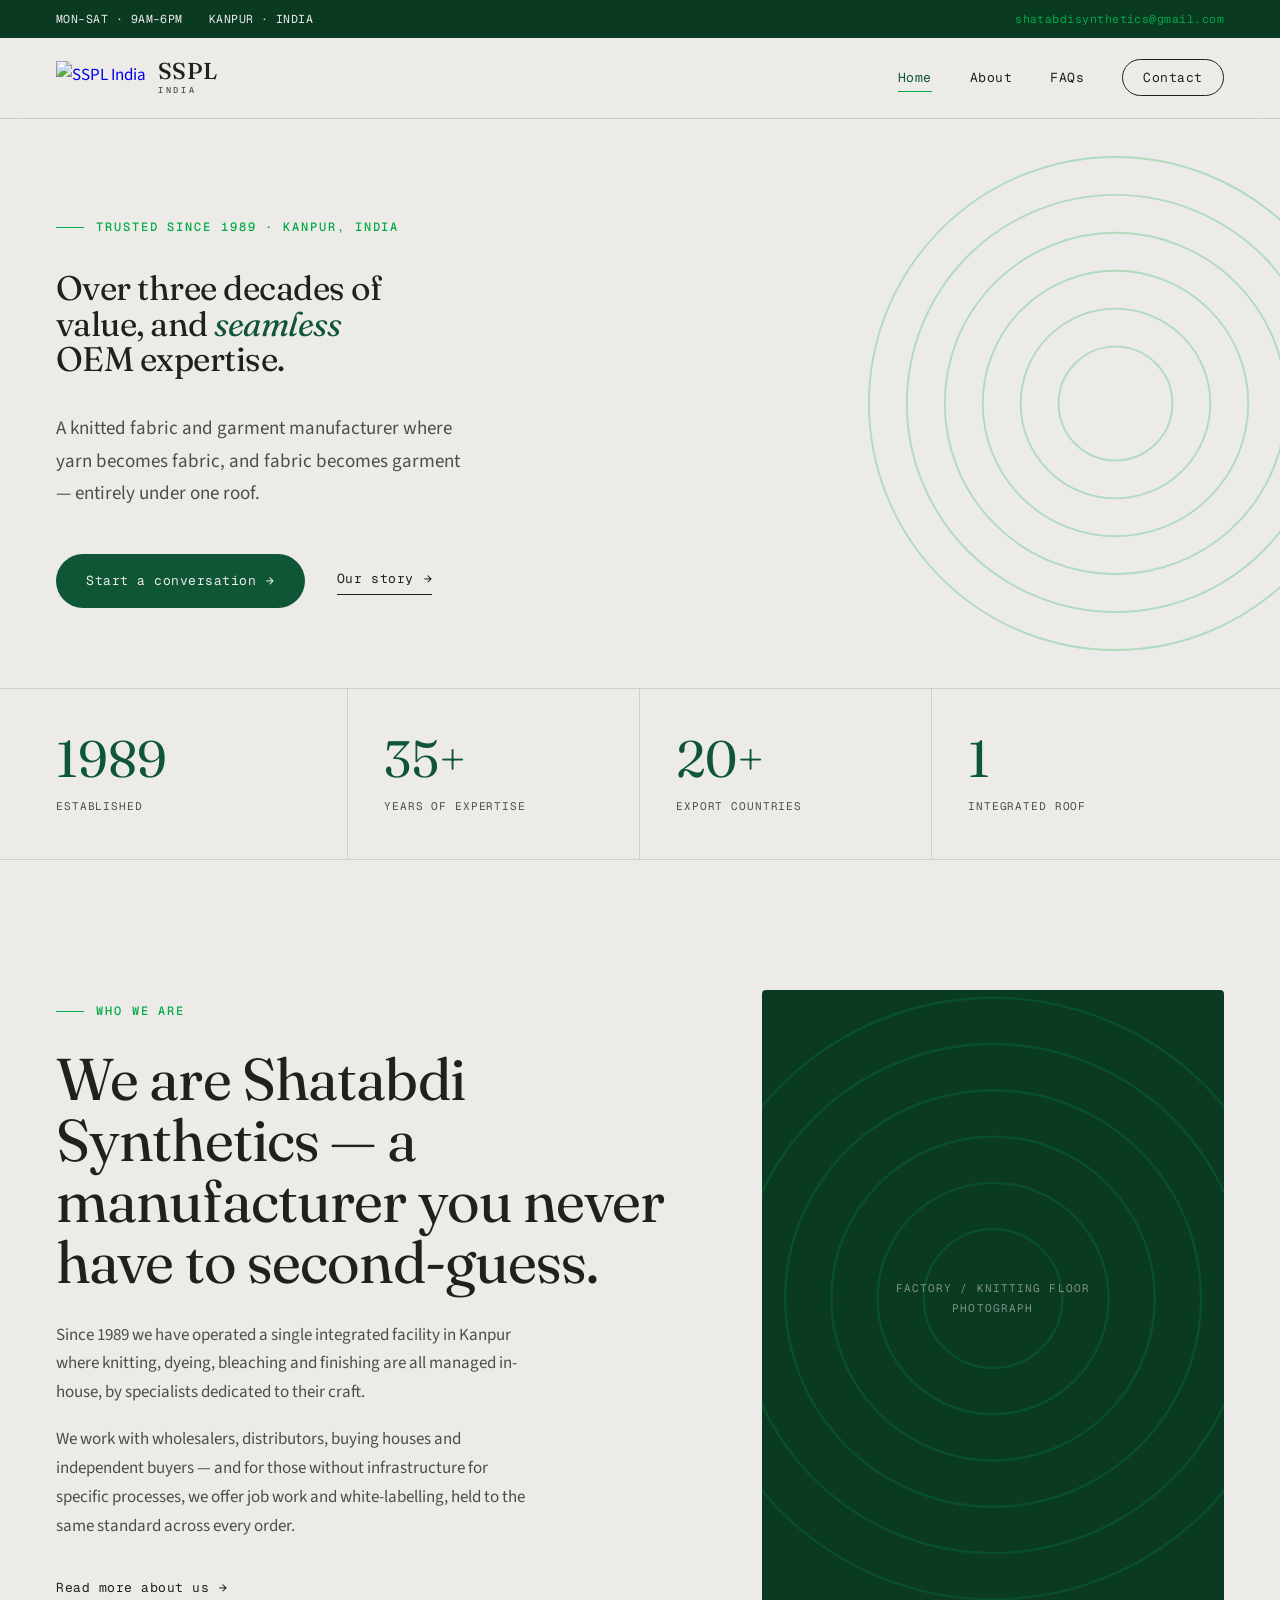
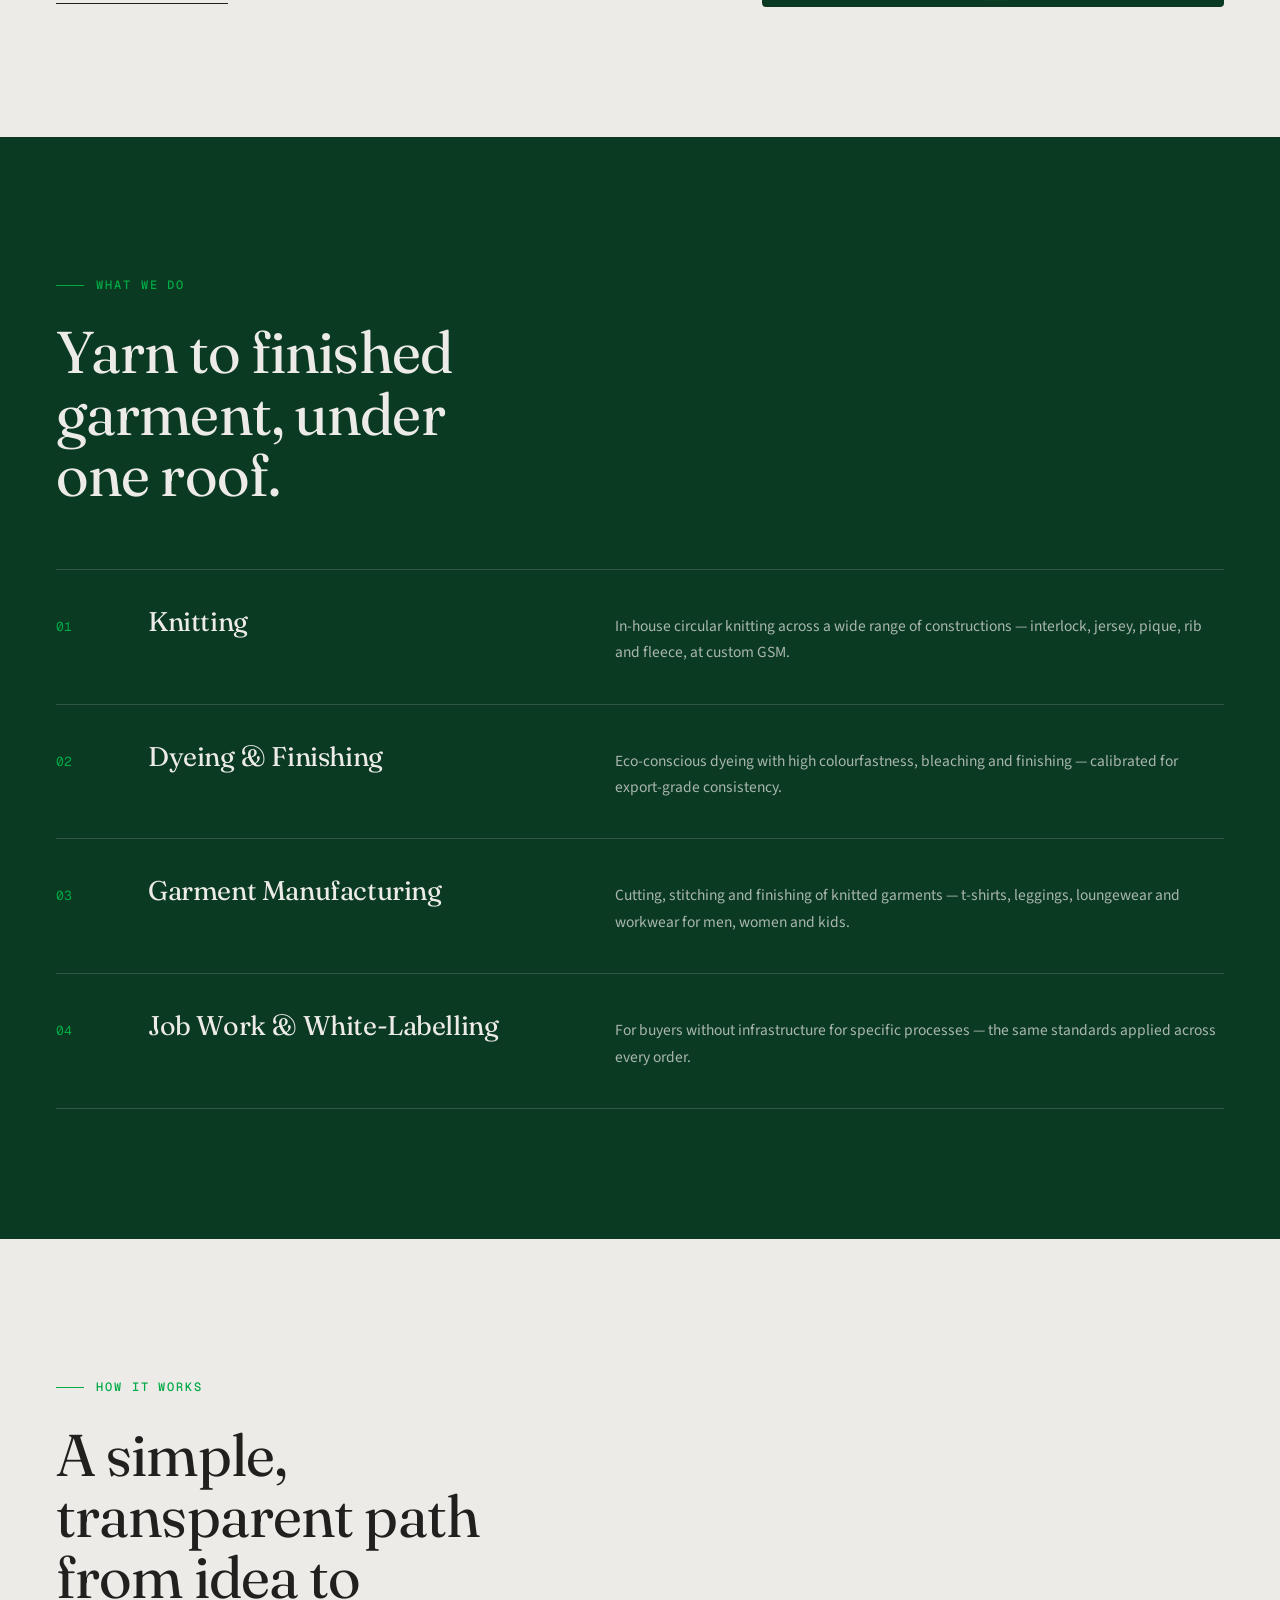
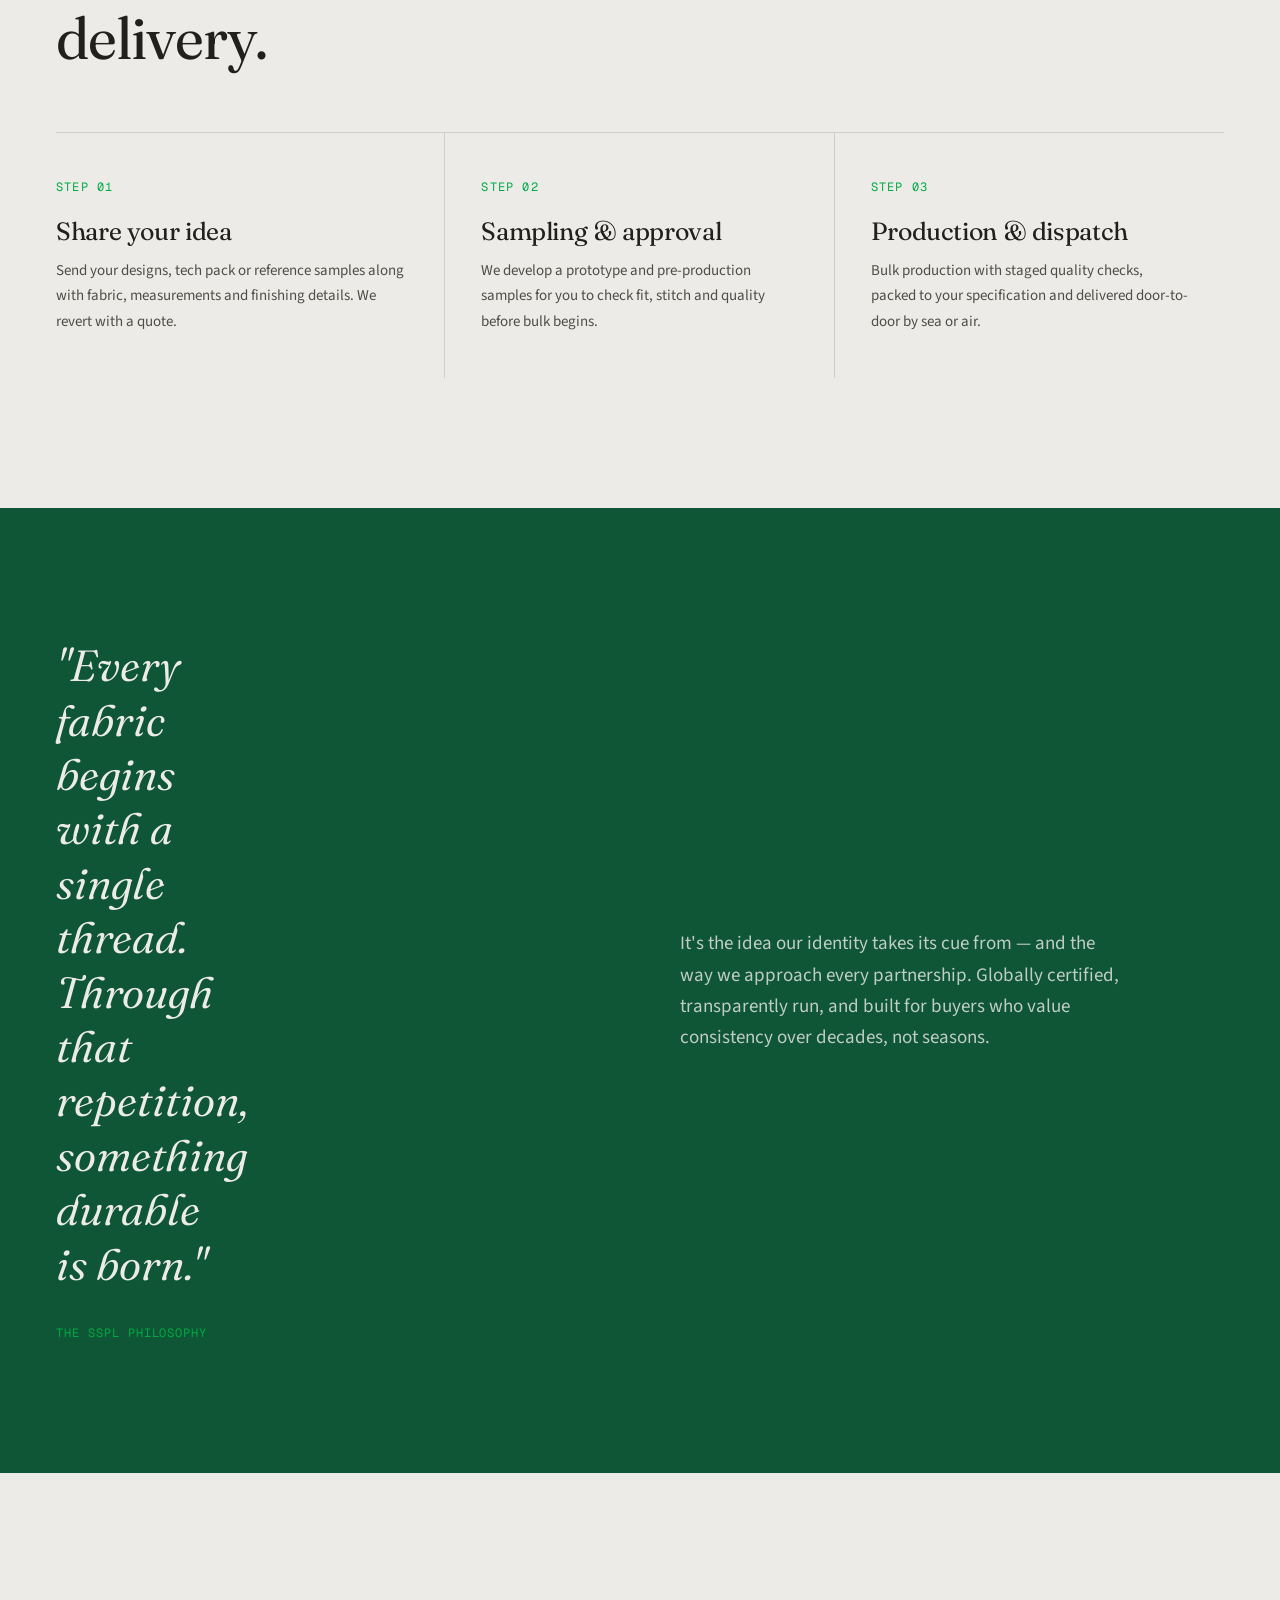
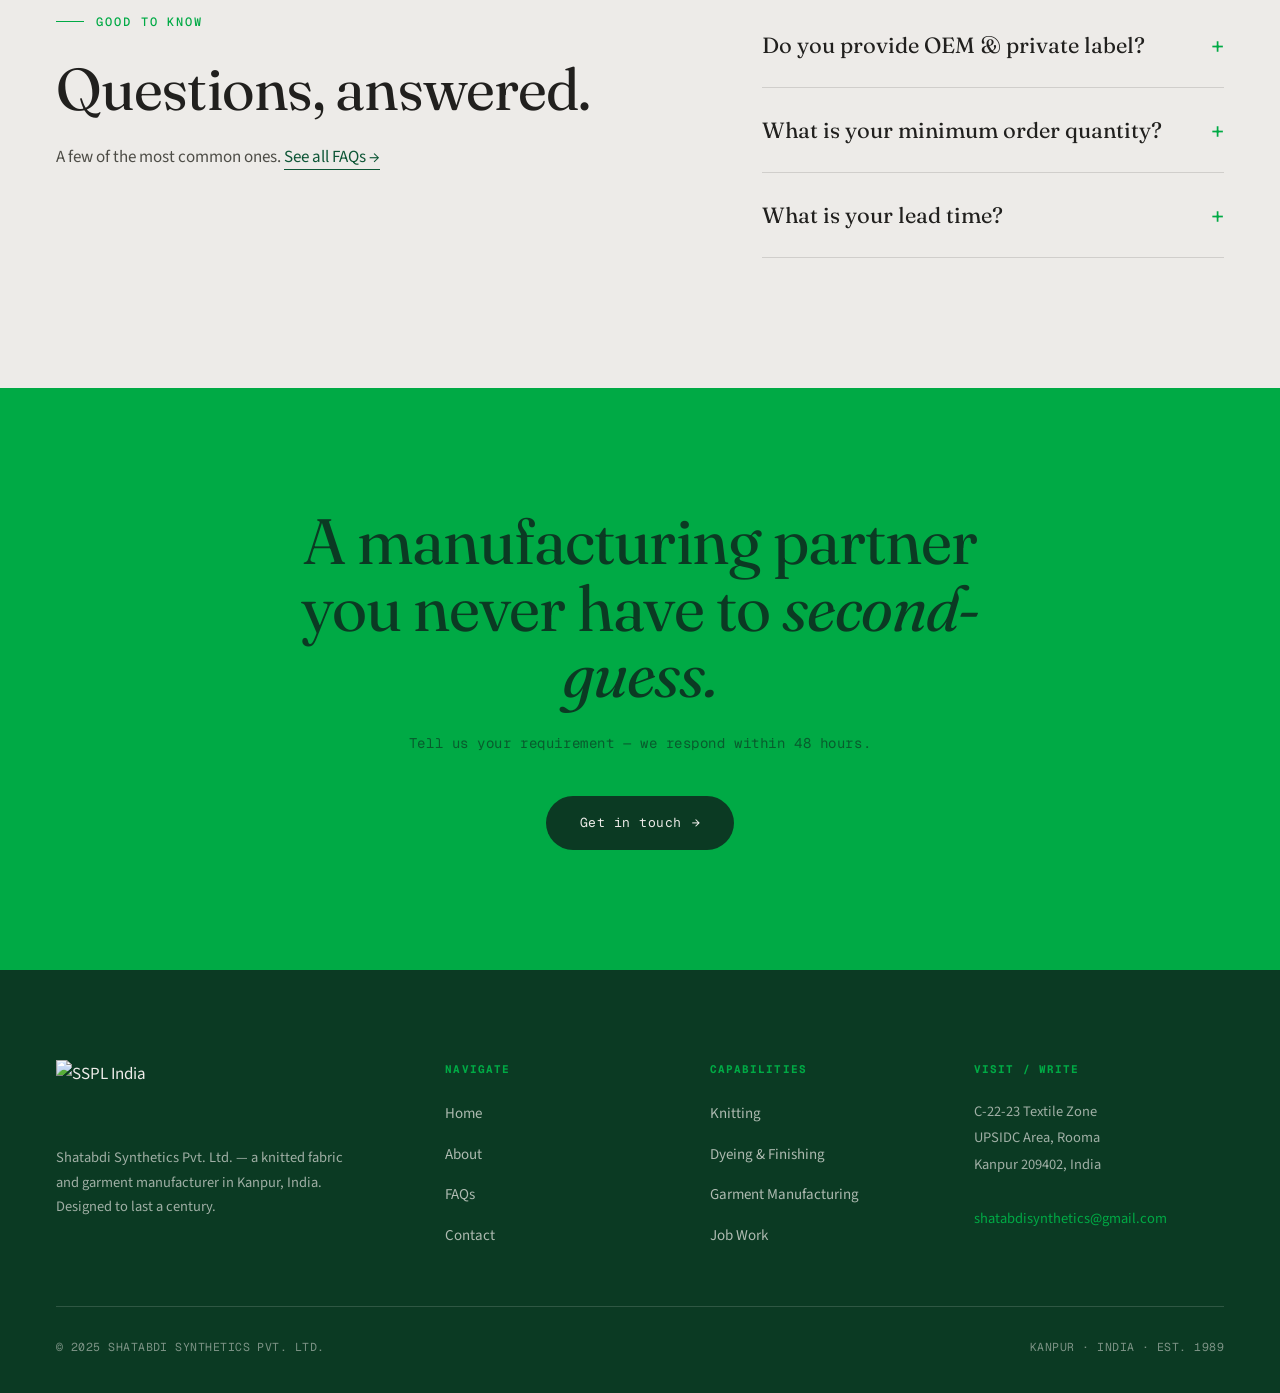
==== commit f1c66e2b: "Add files via upload" ====
--- a/index.html
+++ b/index.html
@@ -3,201 +3,163 @@
 <head>
   <meta charset="UTF-8">
   <meta name="viewport" content="width=device-width, initial-scale=1.0">
-  <title>Best Knitted Clothes Manufacturer in India | SSPL India</title>
-  <meta name="description" content="Leading knitted garment manufacturer in India offering OEM & private label services. Vertically integrated unit with quality, speed & sustainable production. Trusted since 1989.">
+  <title>SSPL India — Knitted Fabric & Garment Manufacturer Since 1989</title>
+  <meta name="description" content="Shatabdi Synthetics (SSPL India) — a vertically integrated knitted fabric and garment manufacturer in Kanpur. Knitting, dyeing, finishing and OEM under one roof since 1989.">
   <link rel="stylesheet" href="style.css">
 </head>
 <body>
 
-  <div class="side-label left">Scroll to explore</div>
-  <div class="side-label right">Follow Us — Ig.</div>
+  <div class="topbar"><div class="wrap">
+    <div class="topbar-left"><span>MON–SAT · 9AM–6PM</span><span>KANPUR · INDIA</span></div>
+    <a href="mailto:shatabdisynthetics@gmail.com">shatabdisynthetics@gmail.com</a>
+  </div></div>
 
-  <!-- TOP BAR -->
-  <div class="topbar">
-    <div class="topbar-left">
-      <span>Mon–Sat · 9AM – 6PM</span>
-      <span>C-22-23 Textile Zone, UPSIDC Area, Rooma, Kanpur 209402</span>
-    </div>
-    <a href="mailto:shatabdisynthetics@gmail.com">shatabdisynthetics@gmail.com</a>
-  </div>
-
-  <!-- NAV -->
-  <nav>
+  <nav><div class="wrap">
     <a href="index.html" class="nav-logo">
-      <span class="logo-block">SS</span><span class="logo-rest">PL India</span>
+      <img src="assets/mark-dark.png" alt="SSPL India">
+      <span class="nav-word">SSPL<small>INDIA</small></span>
     </a>
     <div class="hamburger" onclick="toggleMenu()"><span></span><span></span><span></span></div>
     <ul class="nav-links" id="navLinks">
-      <li><span class="num">01</span><a href="index.html" class="active">Home</a></li>
-      <li><span class="num">02</span><a href="about.html">Our Story</a></li>
-      <li><span class="num">03</span><a href="faq.html">FAQs</a></li>
-      <li><a href="contact.html" class="nav-cta">Contact Us</a></li>
+      <li><a href="index.html" class="active">Home</a></li>
+      <li><a href="about.html">About</a></li>
+      <li><a href="faq.html">FAQs</a></li>
+      <li><a href="contact.html" class="nav-cta">Contact</a></li>
     </ul>
-  </nav>
+  </div></nav>
 
   <!-- HERO -->
-  <section class="hero">
-    <div class="hero-photo"><div class="grain"></div><div class="ph-label">Client hero photo<br>goes here<br>(factory / garments)</div></div>
-    <div class="hero-pill">Trusted clothing manufacturer since 1989</div>
-    <h1>All-in-1 <span class="red">manufacturer</span> &amp; exporter for your clothing brand.</h1>
-    <div class="hero-sub-strong">Getting started with us is easy.</div>
-    <p class="hero-sub">Just share your clothing idea and we take care of everything — from yarn and sampling to finished, export-ready production.</p>
-    <div class="hero-actions">
-      <a href="contact.html" class="btn btn-dark btn-arrow">Send your requirement</a>
-      <a href="about.html" class="btn btn-ghost">Our story</a>
+  <header class="hero">
+    <div class="hero-motif motif"></div>
+    <div class="wrap">
+      <div class="eyebrow">Trusted since 1989 · Kanpur, India</div>
+      <h1>Over three decades of value, and <em>seamless</em> OEM expertise.</h1>
+      <p class="hero-sub">A knitted fabric and garment manufacturer where yarn becomes fabric, and fabric becomes garment — entirely under one roof.</p>
+      <div class="hero-actions">
+        <a href="contact.html" class="btn btn-fill">Start a conversation <span class="arr">→</span></a>
+        <a href="about.html" class="btn btn-line">Our story <span class="arr">→</span></a>
+      </div>
     </div>
-    <div class="hero-stats-row">
-      <div class="stat"><div class="stat-num"><span class="counter" data-target="35">0</span>+</div><div class="stat-label">years of quality industry experience</div></div>
-      <div class="stat"><div class="stat-num"><span class="counter" data-target="500">0</span>+</div><div class="stat-label">satisfied clothing brands globally</div></div>
-      <div class="stat"><div class="stat-num"><span class="counter" data-target="20">0</span>+</div><div class="stat-label">countries we export to</div></div>
-    </div>
-  </section>
+  </header>
 
-  <!-- MARQUEE -->
-  <div class="marquee-wrap"><div class="marquee-track" id="mq">
-    <span>OEM Manufacturing</span><span class="dot">✦</span><span>Private Label</span><span class="dot">✦</span><span>Knitted Garments</span><span class="dot">✦</span><span>GRS Certified</span><span class="dot">✦</span><span>OEKO-TEX Standard 100</span><span class="dot">✦</span><span>Sustainable Production</span><span class="dot">✦</span><span>Workwear</span><span class="dot">✦</span><span>45–60 Day Lead Time</span><span class="dot">✦</span>
-    <span>OEM Manufacturing</span><span class="dot">✦</span><span>Private Label</span><span class="dot">✦</span><span>Knitted Garments</span><span class="dot">✦</span><span>GRS Certified</span><span class="dot">✦</span><span>OEKO-TEX Standard 100</span><span class="dot">✦</span><span>Sustainable Production</span><span class="dot">✦</span><span>Workwear</span><span class="dot">✦</span><span>45–60 Day Lead Time</span><span class="dot">✦</span>
+  <!-- STAT STRIP -->
+  <div class="statstrip"><div class="wrap">
+    <div class="statcell"><div class="num">1989</div><div class="lab">Established</div></div>
+    <div class="statcell"><div class="num">35+</div><div class="lab">Years of expertise</div></div>
+    <div class="statcell"><div class="num">20+</div><div class="lab">Export countries</div></div>
+    <div class="statcell"><div class="num">1</div><div class="lab">Integrated roof</div></div>
   </div></div>
 
-  <!-- INTRO -->
+  <!-- ABOUT -->
   <section>
-    <div class="split">
-      <div>
-        <div class="pill"><span class="check">✓</span> Flexible &amp; Fair Practices</div>
-        <h2 class="display section-title"><span class="mut">A fully integrated</span> textile &amp; garment partner.</h2>
-        <p class="lead">At Shatabdi Synthetics, we don't just manufacture garments — we engineer quality at every thread. From yarn knitting and dyeing to finished, export-ready garments, everything happens under one roof in Kanpur.</p>
-        <br>
-        <a href="about.html" class="btn btn-ghost btn-arrow">Read our full story</a>
-      </div>
-      <div class="media-card"><div class="ph-label">Factory floor /<br>"we make your clothes"<br>photo here</div></div>
-    </div>
-  </section>
-
-  <!-- WHY US (dark) -->
-  <section class="dark">
-    <div class="pill"><span class="check">✓</span> Why brands choose us</div>
-    <h2 class="display section-title"><span class="mut">You get</span><br>what we promise.</h2>
-    <p class="lead">We use the exact grade and quality of raw materials you pay for and commit to — tested for assurance at every stage.</p>
-    <div class="why-grid">
-      <div class="why-cell"><div class="num">01</div><h3>35+ Years of Legacy</h3><p>Trusted by export houses and national retailers since 1989. A consistent track record of quality and reliable timelines.</p></div>
-      <div class="why-cell"><div class="num">02</div><h3>Fully Integrated Facility</h3><p>Yarn, dyeing, printing, embroidery and stitching under one roof — eliminating middlemen and cutting lead time by ~30%.</p></div>
-      <div class="why-cell"><div class="num">03</div><h3>Flexible for Every Scale</h3><p>MOQ from 500 pieces for startups via our Launchpad Program, scaling to large-volume bulk export orders.</p></div>
-      <div class="why-cell"><div class="num">04</div><h3>Export-Grade Quality</h3><p>6-stage QC process. GRS, OEKO-TEX, Textile Exchange &amp; Intertek certified, compliant with EU/USA standards.</p></div>
-      <div class="why-cell"><div class="num">05</div><h3>Ethical &amp; Sustainable</h3><p>SA8000-compliant labour, zero-liquid-discharge dyeing and SMETA-audited operations, every year.</p></div>
-      <div class="why-cell"><div class="num">06</div><h3>Private Label Ready</h3><p>Full private label solutions — design development, custom labelling and branded packaging in your identity.</p></div>
-    </div>
-  </section>
-
-  <!-- PROCESS (colour cards) -->
-  <section class="paper2">
-    <div class="pill"><span class="check">✓</span> How it works</div>
-    <h2 class="display section-title"><span class="mut">From your idea</span><br>to delivery.</h2>
-    <p class="lead">Share your designs and we handle everything — sampling, production, logistics and door-to-door delivery.</p>
-    <div class="cards-3">
-      <div class="bigcard ink fade-up">
-        <div class="num">#1 · 1 Week TAT</div>
-        <div><div class="tag">Your Idea</div><h3>Share your design</h3>
-        <ul><li>Submit designs or tech pack</li><li>Fabric, measurements, trims</li><li>Printing, embroidery, packaging</li><li>We study &amp; revert with a quote</li></ul></div>
-      </div>
-      <div class="bigcard red fade-up">
-        <div class="num">#2 · 2 Weeks TAT</div>
-        <div><div class="tag">Prototype &amp; PP Samples</div><h3>Sampling &amp; approval</h3>
-        <ul><li>Prototype from your tech pack</li><li>Check fit, stitch &amp; design</li><li>Size grading approval</li><li>Pre-production sign-off</li></ul></div>
-      </div>
-      <div class="bigcard blue fade-up">
-        <div class="num">#3 · 4–6 Weeks TAT</div>
-        <div><div class="tag">Finalisation &amp; Dispatch</div><h3>Production &amp; delivery</h3>
-        <ul><li>Bulk production begins</li><li>6-stage quality inspection</li><li>Sealed &amp; packed to spec</li><li>Door-to-door via air or sea</li></ul></div>
+    <div class="wrap">
+      <div class="split wide-left">
+        <div>
+          <div class="eyebrow">Who we are</div>
+          <h2 class="display-2">We are Shatabdi Synthetics — a manufacturer you never have to second-guess.</h2>
+          <p class="body">Since 1989 we have operated a single integrated facility in Kanpur where knitting, dyeing, bleaching and finishing are all managed in-house, by specialists dedicated to their craft.</p>
+          <p class="body">We work with wholesalers, distributors, buying houses and independent buyers — and for those without infrastructure for specific processes, we offer job work and white-labelling, held to the same standard across every order.</p>
+          <a href="about.html" class="btn btn-line">Read more about us <span class="arr">→</span></a>
+        </div>
+        <div class="media tall"><div class="motif-fill motif"></div><div class="ph">Factory / knitting floor<br>photograph</div></div>
       </div>
     </div>
   </section>
 
-  <!-- RELIABILITY / SPEC (dark) -->
-  <section class="dark">
-    <div class="split">
-      <div>
-        <div class="pill"><span class="check">✓</span> Reliability</div>
-        <h2 class="display section-title"><span class="mut">Custom</span><br>everything.</h2>
-        <p class="lead">As a manufacturer &amp; exporter ourselves, we remove sourcing agents — giving you transparency, confidentiality and direct communication.</p>
+  <!-- CAPABILITIES -->
+  <section class="deep">
+    <div class="wrap">
+      <div class="sec-head">
+        <div class="eyebrow">What we do</div>
+        <h2 class="display-2">Yarn to finished garment, under one roof.</h2>
       </div>
-      <div class="spec-list">
-        <div class="spec-row"><div class="spec-left"><div class="spec-ico">▦</div><h4>Custom Fabric<br>Construction</h4></div><div class="spec-right"><div class="big">100+</div><div class="small">Options</div></div></div>
-        <div class="spec-row"><div class="spec-left"><div class="spec-ico">◇</div><h4>Custom<br>Design</h4></div><div class="spec-right"><div class="big">∞</div><div class="small">Countless</div></div></div>
-        <div class="spec-row"><div class="spec-left"><div class="spec-ico">⬡</div><h4>Custom<br>Trims</h4></div><div class="spec-right"><div class="big">∞</div><div class="small">Countless</div></div></div>
-        <div class="spec-row"><div class="spec-left"><div class="spec-ico">➤</div><h4>Door-to-door<br>Delivery</h4></div><div class="spec-right"><div class="big">Sea / Air</div><div class="small">Worldwide</div></div></div>
+      <div class="rows">
+        <div class="row"><div class="rnum">01</div><h3>Knitting</h3><p>In-house circular knitting across a wide range of constructions — interlock, jersey, pique, rib and fleece, at custom GSM.</p></div>
+        <div class="row"><div class="rnum">02</div><h3>Dyeing &amp; Finishing</h3><p>Eco-conscious dyeing with high colourfastness, bleaching and finishing — calibrated for export-grade consistency.</p></div>
+        <div class="row"><div class="rnum">03</div><h3>Garment Manufacturing</h3><p>Cutting, stitching and finishing of knitted garments — t-shirts, leggings, loungewear and workwear for men, women and kids.</p></div>
+        <div class="row"><div class="rnum">04</div><h3>Job Work &amp; White-Labelling</h3><p>For buyers without infrastructure for specific processes — the same standards applied across every order.</p></div>
       </div>
     </div>
   </section>
 
-  <!-- GARMENTS -->
+  <!-- PROCESS -->
   <section>
-    <div class="pill"><span class="check">✓</span> What we make</div>
-    <h2 class="display section-title"><span class="mut">Garments we</span><br>specialise in.</h2>
-    <div class="cards-3">
-      <div class="bigcard paper fade-up" style="min-height:280px;"><div class="num" style="color:var(--red)">01</div><div><h3>T-Shirts &amp; Tops</h3><p>Jersey, interlock &amp; pique knits. Men's, women's and kids — at any custom GSM and finish.</p></div></div>
-      <div class="bigcard paper fade-up" style="min-height:280px;"><div class="num" style="color:var(--red)">02</div><div><h3>Leggings &amp; Loungewear</h3><p>Knitted leggings, loungewear and activewear bottoms built for stretch and comfort.</p></div></div>
-      <div class="bigcard paper fade-up" style="min-height:280px;"><div class="num" style="color:var(--red)">03</div><div><h3>Workwear &amp; Uniforms</h3><p>Industrial, security, logistics, hospitality and healthcare uniforms built for performance.</p></div></div>
-    </div>
-  </section>
-
-  <!-- TESTIMONIAL (paper2) -->
-  <section class="paper2">
-    <div class="split">
-      <div>
-        <div class="pill"><span class="check">✓</span> Reliability you can feel</div>
-        <h2 class="display section-title" style="font-size:clamp(34px,4.5vw,64px);"><span class="mut">Comfort begins with the right yarn.</span> Confidence with the right partner.</h2>
-        <p class="lead">A philosophy that has guided us for over three decades and shaped every partnership we build.</p>
+    <div class="wrap">
+      <div class="sec-head">
+        <div class="eyebrow">How it works</div>
+        <h2 class="display-2">A simple, transparent path from idea to delivery.</h2>
       </div>
-      <div class="quote-card">
-        <div class="q">"Engineering quality at every thread — that's not a tagline, it's how we operate every single day."</div>
-        <div class="author">BP Gupta</div>
-        <div class="role">Managing Director, SSPL India</div>
+      <div class="steps">
+        <div class="step"><div class="snum">STEP 01</div><h3>Share your idea</h3><p>Send your designs, tech pack or reference samples along with fabric, measurements and finishing details. We revert with a quote.</p></div>
+        <div class="step"><div class="snum">STEP 02</div><h3>Sampling &amp; approval</h3><p>We develop a prototype and pre-production samples for you to check fit, stitch and quality before bulk begins.</p></div>
+        <div class="step"><div class="snum">STEP 03</div><h3>Production &amp; dispatch</h3><p>Bulk production with staged quality checks, packed to your specification and delivered door-to-door by sea or air.</p></div>
       </div>
     </div>
   </section>
 
-  <!-- FAQ PREVIEW (dark) -->
-  <section class="dark">
-    <div class="pill"><span class="check">✓</span> Good to know</div>
-    <h2 class="display section-title"><span class="mut">Frequently asked</span><br>questions.</h2>
-    <p class="lead" style="margin-bottom:40px;">Quick answers. <a href="faq.html" style="color:var(--red);text-decoration:none;font-weight:600;">View all 19 FAQs →</a></p>
-    <div style="max-width:860px;">
-      <div class="faq-item"><button class="faq-q" onclick="toggleFaq(this)">Do you provide OEM or custom garment manufacturing?<span class="ic">+</span></button><div class="faq-a">Yes — we offer full OEM and private label manufacturing for brands, retailers and exporters. From fabric selection to packaging, it's all handled under one roof.</div></div>
-      <div class="faq-item"><button class="faq-q" onclick="toggleFaq(this)">What is your minimum order quantity?<span class="ic">+</span></button><div class="faq-a">MOQs start at 500 pieces for startups via our Launchpad Program, and 1,000 pieces for standard orders. Flexible solutions for every scale.</div></div>
-      <div class="faq-item"><button class="faq-q" onclick="toggleFaq(this)">What is the lead time for bulk orders?<span class="ic">+</span></button><div class="faq-a">Standard lead time is 45–60 days FOB. For urgent orders above 3,000 units, we offer expedited 40-day production.</div></div>
-      <div class="faq-item"><button class="faq-q" onclick="toggleFaq(this)">Which countries do you export to?<span class="ic">+</span></button><div class="faq-a">USA, UK, Germany, Australia, UAE and 15+ other countries — all meeting EU/USA compliance standards.</div></div>
+  <!-- QUOTE (forest) -->
+  <section class="forest">
+    <div class="wrap">
+      <div class="split">
+        <div class="quote">
+          <div class="q">"Every fabric begins with a single thread. Through that repetition, something durable is born."</div>
+          <div class="by">The SSPL philosophy</div>
+        </div>
+        <div>
+          <p class="lead">It's the idea our identity takes its cue from — and the way we approach every partnership. Globally certified, transparently run, and built for buyers who value consistency over decades, not seasons.</p>
+        </div>
+      </div>
+    </div>
+  </section>
+
+  <!-- FAQ PREVIEW -->
+  <section>
+    <div class="wrap">
+      <div class="split wide-left" style="align-items:start;">
+        <div>
+          <div class="eyebrow">Good to know</div>
+          <h2 class="display-2" style="margin-bottom:24px;">Questions, answered.</h2>
+          <p class="body">A few of the most common ones. <a href="faq.html" style="color:var(--forest);text-decoration:none;border-bottom:1px solid;">See all FAQs →</a></p>
+        </div>
+        <div>
+          <div class="faq-item"><button class="faq-q" onclick="toggleFaq(this)">Do you provide OEM &amp; private label?<span class="ic">+</span></button><div class="faq-a">Yes — full OEM and private label manufacturing for brands, retailers and exporters, handled end to end under one roof.</div></div>
+          <div class="faq-item"><button class="faq-q" onclick="toggleFaq(this)">What is your minimum order quantity?<span class="ic">+</span></button><div class="faq-a">MOQs start at 500 pieces for startups via our Launchpad Program, and 1,000 pieces for standard orders.</div></div>
+          <div class="faq-item"><button class="faq-q" onclick="toggleFaq(this)">What is your lead time?<span class="ic">+</span></button><div class="faq-a">Standard lead time is 45–60 days FOB, with expedited 40-day production available for larger urgent orders.</div></div>
+        </div>
+      </div>
     </div>
   </section>
 
   <!-- CTA -->
-  <div class="cta-band">
-    <h2 class="display"><span class="mut">Turning your clothing</span><br>idea into <span class="red">reality.</span></h2>
-    <p>Fill the form with your requirements and we'll get back within 48 hours.</p>
-    <a href="contact.html" class="btn btn-red btn-arrow">Contact SSPL</a>
-  </div>
+  <section class="cta">
+    <div class="wrap">
+      <h2>A manufacturing partner you never have to <em>second-guess.</em></h2>
+      <p>Tell us your requirement — we respond within 48 hours.</p>
+      <a href="contact.html" class="btn btn-deep">Get in touch <span class="arr">→</span></a>
+    </div>
+  </section>
 
   <!-- FOOTER -->
   <footer>
-    <div class="footer-top">
-      <div>
-        <div class="footer-logo"><span class="logo-block">SS</span><span class="logo-rest">PL India</span></div>
-        <p class="footer-desc">Shatabdi Synthetics Pvt. Ltd. — India's trusted knitted garment and fabric manufacturer. Engineering quality at every thread since 1989.</p>
+    <div class="wrap">
+      <div class="footer-top">
+        <div class="footer-brand">
+          <img src="assets/logo-light.png" alt="SSPL India">
+          <p>Shatabdi Synthetics Pvt. Ltd. — a knitted fabric and garment manufacturer in Kanpur, India. Designed to last a century.</p>
+        </div>
+        <div class="footer-col"><h5>Navigate</h5><ul><li><a href="index.html">Home</a></li><li><a href="about.html">About</a></li><li><a href="faq.html">FAQs</a></li><li><a href="contact.html">Contact</a></li></ul></div>
+        <div class="footer-col"><h5>Capabilities</h5><ul><li><a href="contact.html">Knitting</a></li><li><a href="contact.html">Dyeing &amp; Finishing</a></li><li><a href="contact.html">Garment Manufacturing</a></li><li><a href="contact.html">Job Work</a></li></ul></div>
+        <div class="footer-col"><h5>Visit / Write</h5><address>C-22-23 Textile Zone<br>UPSIDC Area, Rooma<br>Kanpur 209402, India<br><br><a href="mailto:shatabdisynthetics@gmail.com">shatabdisynthetics@gmail.com</a></address></div>
       </div>
-      <div class="footer-col"><h5>Navigate</h5><ul><li><a href="index.html">Home</a></li><li><a href="about.html">Our Story</a></li><li><a href="faq.html">FAQs</a></li><li><a href="contact.html">Contact Us</a></li></ul></div>
-      <div class="footer-col"><h5>Services</h5><ul><li><a href="contact.html">OEM Manufacturing</a></li><li><a href="contact.html">Private Label</a></li><li><a href="contact.html">Fabric Manufacturing</a></li><li><a href="contact.html">Workwear</a></li></ul></div>
-      <div class="footer-col"><h5>Contact</h5><address>C-22-23 Textile Zone<br>UPSIDC Area, Rooma<br>Kanpur 209402, India<br><br><a href="mailto:shatabdisynthetics@gmail.com">shatabdisynthetics@gmail.com</a><br><br>Mon–Sat · 9AM – 6PM</address></div>
+      <div class="footer-bottom"><span>© 2025 SHATABDI SYNTHETICS PVT. LTD.</span><span>KANPUR · INDIA · EST. 1989</span></div>
     </div>
-    <div class="footer-bottom"><span>© 2025 Shatabdi Synthetics Pvt. Ltd. All rights reserved.</span><span>Kanpur · India · Est. 1989</span></div>
   </footer>
 
   <script>
     function toggleMenu(){document.getElementById('navLinks').classList.toggle('open');}
-    function toggleFaq(b){const i=b.parentElement,o=i.classList.contains('open');document.querySelectorAll('.faq-item').forEach(x=>x.classList.remove('open'));if(!o)i.classList.add('open');}
-    function animateCounter(el){const t=+el.dataset.target,d=1700,s=t/(d/16);let c=0;const tm=setInterval(()=>{c+=s;if(c>=t){c=t;clearInterval(tm);}el.textContent=Math.floor(c);},16);}
-    const io=new IntersectionObserver(e=>{e.forEach(x=>{if(x.isIntersecting){x.target.classList.add('visible');io.unobserve(x.target);}})},{threshold:0.15});
-    const co=new IntersectionObserver(e=>{e.forEach(x=>{if(x.isIntersecting){animateCounter(x.target);co.unobserve(x.target);}})},{threshold:0.5});
-    document.querySelectorAll('.fade-up').forEach(el=>io.observe(el));
-    document.querySelectorAll('.counter').forEach(el=>co.observe(el));
+    function toggleFaq(b){const i=b.parentElement,o=i.classList.contains('open');i.parentElement.querySelectorAll('.faq-item').forEach(x=>x.classList.remove('open'));if(!o)i.classList.add('open');}
+    const io=new IntersectionObserver(e=>{e.forEach(x=>{if(x.isIntersecting){x.target.classList.add('in');io.unobserve(x.target);}})},{threshold:0.15});
+    document.querySelectorAll('.fade').forEach(el=>io.observe(el));
   </script>
 </body>
 </html>
--- a/style.css
+++ b/style.css
@@ -1,396 +1,264 @@
 /* =============================================
-   SSPL INDIA — Stylesheet v2
-   Bold modern-brutalist, inspired by NG Apparels
+   SSPL INDIA — Stylesheet v3
+   Quiet editorial. Built on the SSPL brand book.
+   Greens + paper · Geist Mono · Fraunces serif · Source Sans 3
    ============================================= */
 
-@import url('https://fonts.googleapis.com/css2?family=Archivo:ital,wght@0,400;0,500;0,600;0,700;0,800;0,900;1,800&family=Hanken+Grotesk:wght@300;400;500;600;700&display=swap');
+@import url('https://fonts.googleapis.com/css2?family=Fraunces:ital,opsz,wght@0,9..144,300..600;1,9..144,300..500&family=Geist+Mono:wght@400;500;600&family=Source+Sans+3:ital,wght@0,300;0,400;0,500;0,600;1,400&display=swap');
 
 :root {
-  --paper:   #f6ede7;
-  --paper2:  #fbf6f2;
-  --white:   #ffffff;
-  --ink:     #131311;
-  --ink2:    #1c1c1a;
-  --gray-l:  #b3a99f;   /* two-tone muted on light bg */
-  --gray-d:  #5e5e58;   /* two-tone muted on dark bg  */
-  --red:     #f5333f;
-  --blue:    #2540ff;
-  --yellow:  #ffb400;
-  --text-d:  #1a1a18;
-  --text-l:  #f6ede7;
-  --muted-d: #6f6a64;
-  --muted-l: #9a948c;
-  --font-display: 'Archivo', sans-serif;
-  --font-body:    'Hanken Grotesk', sans-serif;
+  --paper:    #edebe8;
+  --paper-2:  #e5e2dd;
+  --green:    #00aa45;
+  --forest:   #0e5636;
+  --deep:     #0b3a23;
+  --stone:    #4e4d47;
+  --ink:      #21201e;
+  --line:     rgba(33,32,30,0.14);
+  --line-d:   rgba(237,235,232,0.16);
+  --serif: 'Fraunces', Georgia, serif;
+  --mono:  'Geist Mono', ui-monospace, monospace;
+  --sans:  'Source Sans 3', system-ui, sans-serif;
+  --maxw: 1280px;
+  --pad: 56px;
 }
 
 *, *::before, *::after { box-sizing: border-box; margin: 0; padding: 0; }
 html { scroll-behavior: smooth; }
-
 body {
   background: var(--paper);
-  color: var(--text-d);
-  font-family: var(--font-body);
+  color: var(--ink);
+  font-family: var(--sans);
   font-weight: 400;
-  line-height: 1.6;
+  font-size: 17px;
+  line-height: 1.7;
+  -webkit-font-smoothing: antialiased;
   overflow-x: hidden;
-  -webkit-font-smoothing: antialiased;
-}
-
-::-webkit-scrollbar { width: 5px; }
+}
+img { display: block; max-width: 100%; }
+::-webkit-scrollbar { width: 6px; }
 ::-webkit-scrollbar-track { background: var(--paper); }
-::-webkit-scrollbar-thumb { background: var(--ink); }
-
-/* ── DISPLAY HEADING (two-tone) ── */
-.display {
-  font-family: var(--font-display);
-  font-weight: 900;
-  font-stretch: 125%;
-  line-height: 0.92;
-  letter-spacing: -0.02em;
-  text-transform: none;
-}
-.display .mut { color: var(--gray-l); }
-.dark .display .mut, section.dark .display .mut { color: var(--gray-d); }
-
-/* ── TOP BAR ── */
+::-webkit-scrollbar-thumb { background: var(--forest); }
+
+.wrap { max-width: var(--maxw); margin: 0 auto; padding-left: var(--pad); padding-right: var(--pad); }
+
+/* ── TYPE ── */
+.eyebrow {
+  font-family: var(--mono); font-size: 12px; font-weight: 500;
+  letter-spacing: 0.16em; text-transform: uppercase; color: var(--green);
+  display: inline-flex; align-items: center; gap: 12px;
+}
+.eyebrow::before { content: ''; width: 28px; height: 1px; background: var(--green); display: inline-block; }
+.eyebrow.plain::before { display: none; }
+
+h1, h2, h3 { font-family: var(--serif); font-weight: 400; letter-spacing: -0.015em; line-height: 1.04; }
+.display-1 { font-size: clamp(44px, 7vw, 100px); font-weight: 380; }
+.display-2 { font-size: clamp(32px, 4.6vw, 62px); font-weight: 400; }
+.display-3 { font-size: clamp(24px, 2.6vw, 34px); font-weight: 400; }
+.serif-italic { font-style: italic; }
+em.accent { font-style: italic; color: var(--forest); }
+
+.lead { font-size: 19px; line-height: 1.65; color: var(--stone); max-width: 50ch; }
+.body { font-size: 17px; color: var(--stone); max-width: 60ch; }
+.mono-label { font-family: var(--mono); font-size: 12px; letter-spacing: 0.08em; text-transform: uppercase; color: var(--stone); }
+
+/* ── TOPBAR ── */
 .topbar {
-  background: var(--ink);
-  color: var(--text-l);
-  padding: 9px 40px;
-  display: flex;
-  justify-content: space-between;
-  align-items: center;
-  font-family: var(--font-body);
-  font-size: 12px;
-  font-weight: 500;
-  letter-spacing: 0.02em;
-}
-.topbar a { color: var(--yellow); text-decoration: none; }
-.topbar-left { display: flex; gap: 28px; }
+  background: var(--deep); color: var(--paper);
+  font-family: var(--mono); font-size: 11.5px; letter-spacing: 0.04em;
+}
+.topbar .wrap { display: flex; justify-content: space-between; align-items: center; padding-top: 9px; padding-bottom: 9px; }
+.topbar a { color: var(--green); text-decoration: none; }
+.topbar-left { display: flex; gap: 26px; }
 
 /* ── NAV ── */
-nav {
-  position: sticky; top: 0; z-index: 100;
-  background: var(--white);
-  border-bottom: 1px solid rgba(0,0,0,0.06);
-  padding: 0 40px;
-  display: flex; align-items: center; justify-content: space-between;
-  height: 84px;
-}
-.nav-logo { display: flex; align-items: center; gap: 0; text-decoration: none; }
-.nav-logo .logo-block {
-  background: var(--yellow);
-  padding: 6px 10px 6px 8px;
-  font-family: var(--font-display);
-  font-weight: 900; font-stretch: 125%;
-  font-size: 24px; color: var(--ink);
-  letter-spacing: -0.03em;
-}
-.nav-logo .logo-rest {
-  font-family: var(--font-display);
-  font-weight: 900; font-stretch: 125%;
-  font-size: 24px; color: var(--ink);
-  letter-spacing: -0.03em;
-  padding-left: 2px;
-}
-.nav-links { display: flex; list-style: none; gap: 32px; align-items: center; }
-.nav-links li { position: relative; }
-.nav-links li .num {
-  position: absolute; top: -12px; left: 0;
-  font-family: var(--font-display);
-  font-size: 9px; font-weight: 700; color: var(--gray-l);
-  letter-spacing: 0.05em;
-}
-.nav-links a {
-  color: var(--ink); text-decoration: none;
-  font-family: var(--font-display);
-  font-size: 15px; font-weight: 600;
-  transition: color 0.2s;
-}
-.nav-links a:hover, .nav-links a.active { color: var(--red); }
-.nav-cta {
-  background: var(--ink); color: var(--white) !important;
-  padding: 14px 26px; border-radius: 999px;
-  font-size: 14px !important;
-  transition: background 0.25s;
-}
-.nav-cta:hover { background: var(--red); }
-
-.hamburger { display: none; flex-direction: column; gap: 5px; cursor: pointer; padding: 4px; }
-.hamburger span { width: 26px; height: 2.5px; background: var(--ink); transition: 0.3s; }
-
-/* ── SIDE LABELS ── */
-.side-label {
-  position: fixed; top: 50%; transform: translateY(-50%);
-  font-family: var(--font-display);
-  font-size: 11px; font-weight: 600; letter-spacing: 0.08em;
-  text-transform: uppercase; color: var(--ink);
-  writing-mode: vertical-rl; z-index: 50; opacity: 0.55;
-}
-.side-label.left { left: 14px; transform: translateY(-50%) rotate(180deg); }
-.side-label.right { right: 14px; }
-.side-label.on-dark { color: var(--text-l); }
+nav { position: sticky; top: 0; z-index: 100; background: rgba(237,235,232,0.88); backdrop-filter: blur(12px); border-bottom: 1px solid var(--line); }
+nav .wrap { display: flex; align-items: center; justify-content: space-between; height: 80px; }
+.nav-logo { display: flex; align-items: center; gap: 12px; text-decoration: none; }
+.nav-logo img { height: 34px; width: auto; }
+.nav-logo .nav-word { font-family: var(--serif); font-weight: 500; font-size: 23px; letter-spacing: 0.02em; color: var(--ink); line-height: 1; }
+.nav-logo .nav-word small { display: block; font-family: var(--mono); font-size: 8.5px; letter-spacing: 0.32em; color: var(--stone); margin-top: 3px; }
+.nav-links { display: flex; list-style: none; gap: 38px; align-items: center; }
+.nav-links a { font-family: var(--mono); font-size: 13px; letter-spacing: 0.04em; color: var(--ink); text-decoration: none; transition: color 0.2s; position: relative; }
+.nav-links a::after { content: ''; position: absolute; left: 0; bottom: -6px; width: 0; height: 1px; background: var(--green); transition: width 0.25s; }
+.nav-links a:hover::after, .nav-links a.active::after { width: 100%; }
+.nav-links a:hover, .nav-links a.active { color: var(--forest); }
+.nav-cta { border: 1px solid var(--ink); border-radius: 999px; padding: 9px 20px; transition: all 0.25s; }
+.nav-cta:hover { background: var(--forest); border-color: var(--forest); color: var(--paper) !important; }
+.nav-cta::after { display: none !important; }
+.hamburger { display: none; flex-direction: column; gap: 5px; cursor: pointer; }
+.hamburger span { width: 24px; height: 1.5px; background: var(--ink); }
+
+/* ── BUTTONS ── */
+.btn { font-family: var(--mono); font-size: 13px; letter-spacing: 0.04em; text-decoration: none; display: inline-flex; align-items: center; gap: 10px; transition: all 0.25s; cursor: pointer; border: none; }
+.btn-fill { background: var(--forest); color: var(--paper); padding: 16px 30px; border-radius: 999px; }
+.btn-fill:hover { background: var(--deep); transform: translateY(-2px); }
+.btn-line { border-bottom: 1px solid currentColor; padding-bottom: 4px; color: var(--ink); }
+.btn-line:hover { color: var(--green); gap: 16px; }
+.btn-line.on-dark { color: var(--paper); }
+.btn .arr { transition: transform 0.25s; }
+.btn:hover .arr { transform: translateX(4px); }
 
 /* ── HERO ── */
-.hero {
-  background: var(--paper);
-  padding: 70px 40px 60px;
-  position: relative;
-  overflow: hidden;
-  min-height: 88vh;
-  display: flex; flex-direction: column; justify-content: center;
-}
-.hero-pill {
-  display: inline-flex; align-items: center; gap: 8px;
-  border: 1.5px solid var(--ink); border-radius: 999px;
-  padding: 10px 20px; font-size: 13px; font-weight: 600;
-  font-family: var(--font-display);
-  margin-bottom: 36px; width: fit-content;
-}
-.hero h1 {
-  font-family: var(--font-display);
-  font-weight: 900; font-stretch: 125%;
-  font-size: clamp(54px, 9vw, 150px);
-  line-height: 0.86; letter-spacing: -0.03em;
-  max-width: 14ch; margin-bottom: 36px;
-}
-.hero h1 .red { color: var(--red); }
-.hero-sub-strong { font-family: var(--font-display); font-weight: 800; font-size: 19px; margin-bottom: 10px; }
-.hero-sub { font-size: 16px; color: var(--muted-d); max-width: 480px; margin-bottom: 40px; line-height: 1.7; }
-.hero-actions { display: flex; gap: 14px; align-items: center; flex-wrap: wrap; }
-.hero-stats-row { display: flex; gap: 64px; margin-top: 56px; flex-wrap: wrap; }
-.hero-photo {
-  position: absolute; right: 0; top: 0; bottom: 0; width: 46%;
-  background: linear-gradient(140deg, var(--ink) 0%, var(--ink2) 100%);
-  border-bottom-left-radius: 50% 18%;
-  display: flex; align-items: center; justify-content: center;
-  overflow: hidden;
-}
-.hero-photo .ph-label {
-  font-family: var(--font-display); font-weight: 700;
-  font-size: 12px; letter-spacing: 0.15em; text-transform: uppercase;
-  color: rgba(255,255,255,0.35); text-align: center; padding: 20px;
-}
-.hero-photo .grain { position:absolute; inset:0; background-image:url("data:image/svg+xml,%3Csvg viewBox='0 0 200 200' xmlns='http://www.w3.org/2000/svg'%3E%3Cfilter id='n'%3E%3CfeTurbulence type='fractalNoise' baseFrequency='0.85' numOctaves='3'/%3E%3C/filter%3E%3Crect width='100%25' height='100%25' filter='url(%23n)' opacity='0.05'/%3E%3C/svg%3E"); }
-
-/* ── BUTTONS ── */
-.btn {
-  display: inline-flex; align-items: center; gap: 10px;
-  font-family: var(--font-display); font-weight: 600; font-size: 14px;
-  padding: 16px 32px; border-radius: 999px; border: none; cursor: pointer;
-  text-decoration: none; transition: all 0.25s;
-}
-.btn-dark { background: var(--ink); color: var(--white); }
-.btn-dark:hover { background: var(--red); transform: translateY(-2px); }
-.btn-red { background: var(--red); color: var(--white); }
-.btn-red:hover { background: var(--ink); transform: translateY(-2px); }
-.btn-ghost { border: 1.5px solid var(--ink); color: var(--ink); background: transparent; }
-.btn-ghost:hover { background: var(--ink); color: var(--white); }
-.btn-ghost.on-dark { border-color: var(--text-l); color: var(--text-l); }
-.btn-ghost.on-dark:hover { background: var(--text-l); color: var(--ink); }
-.btn-arrow::after { content: '→'; }
-
-/* ── STAT ── */
-.stat .stat-num {
-  font-family: var(--font-display); font-weight: 900; font-stretch: 125%;
-  font-size: clamp(44px, 5vw, 72px); line-height: 0.9; letter-spacing: -0.03em;
-}
-.stat .stat-num .c { color: inherit; }
-.stat .stat-label {
-  font-family: var(--font-body); font-size: 13px; font-weight: 600;
-  color: var(--muted-d); margin-top: 6px; max-width: 140px;
-}
-.dark .stat .stat-label { color: var(--muted-l); }
-
-/* ── MARQUEE ── */
-.marquee-wrap { background: var(--red); padding: 16px 0; overflow: hidden; }
-.marquee-track { display: flex; animation: marquee 30s linear infinite; white-space: nowrap; }
-.marquee-track span {
-  font-family: var(--font-display); font-weight: 800; font-stretch: 110%;
-  font-size: 15px; color: var(--white); letter-spacing: 0.01em;
-  padding: 0 26px; text-transform: uppercase;
-}
-.marquee-track .dot { opacity: 0.5; }
-@keyframes marquee { from { transform: translateX(0); } to { transform: translateX(-50%); } }
-
-/* ── SECTIONS ── */
-section { padding: 110px 40px; position: relative; }
-section.dark { background: var(--ink); color: var(--text-l); }
-section.dark .display { color: var(--text-l); }
-section.paper2 { background: var(--paper2); }
-
-.pill {
-  display: inline-flex; align-items: center; gap: 8px;
-  border: 1.5px solid currentColor; border-radius: 999px;
-  padding: 9px 18px; font-family: var(--font-display);
-  font-weight: 600; font-size: 13px; margin-bottom: 28px; width: fit-content;
-}
-.pill .check { color: var(--red); font-weight: 900; }
-.section-title { margin-bottom: 24px; }
-.section-title.display { font-size: clamp(38px, 5.5vw, 84px); }
-.lead { font-size: 17px; color: var(--muted-d); max-width: 540px; line-height: 1.7; }
-.dark .lead { color: var(--muted-l); }
-
-/* ── INTRO SPLIT ── */
-.split { display: grid; grid-template-columns: 1.1fr 1fr; gap: 70px; align-items: center; }
-.media-card {
-  border-radius: 22px; overflow: hidden; background: linear-gradient(140deg, var(--ink), var(--ink2));
-  aspect-ratio: 4/5; display: flex; align-items: center; justify-content: center; position: relative;
-}
-.media-card .ph-label {
-  font-family: var(--font-display); font-weight: 700; font-size: 12px;
-  letter-spacing: 0.15em; text-transform: uppercase; color: rgba(255,255,255,0.35);
-  text-align: center; padding: 24px;
-}
-.media-card.red { background: linear-gradient(140deg, var(--red), #c81e2a); }
-.media-card.blue { background: linear-gradient(140deg, var(--blue), #1730c0); }
-
-/* ── FEATURE CARDS (bold colour) ── */
-.cards-3 { display: grid; grid-template-columns: repeat(3, 1fr); gap: 20px; margin-top: 56px; }
-.bigcard {
-  border-radius: 22px; padding: 44px 36px; min-height: 360px;
-  display: flex; flex-direction: column; justify-content: space-between;
-}
-.bigcard.ink { background: var(--ink2); color: var(--text-l); }
-.bigcard.red { background: var(--red); color: var(--white); }
-.bigcard.blue { background: var(--blue); color: var(--white); }
-.bigcard.paper { background: var(--white); color: var(--ink); }
-.bigcard .num {
-  font-family: var(--font-display); font-weight: 900; font-stretch: 125%;
-  font-size: 15px; opacity: 0.5; margin-bottom: auto;
-}
-.bigcard h3 { font-family: var(--font-display); font-weight: 800; font-stretch: 110%; font-size: 27px; line-height: 1.05; margin: 24px 0 14px; }
-.bigcard p { font-size: 14.5px; line-height: 1.6; opacity: 0.92; }
-.bigcard ul { list-style: none; display: flex; flex-direction: column; gap: 8px; margin-top: 6px; }
-.bigcard ul li { font-size: 14px; padding-left: 22px; position: relative; opacity: 0.95; }
-.bigcard ul li::before { content: '✓'; position: absolute; left: 0; font-weight: 800; }
-.bigcard .tag { font-family: var(--font-display); font-weight: 700; font-size: 12px; letter-spacing: 0.08em; text-transform: uppercase; opacity: 0.7; margin-bottom: 6px; }
-
-/* ── WHY GRID ── */
-.why-grid { display: grid; grid-template-columns: repeat(3, 1fr); gap: 0; margin-top: 56px; border-top: 1px solid rgba(255,255,255,0.12); }
-.why-cell { padding: 40px 32px 40px 0; border-bottom: 1px solid rgba(255,255,255,0.12); border-right: 1px solid rgba(255,255,255,0.12); }
-.why-cell:nth-child(3n) { border-right: none; padding-right: 0; }
-.why-cell { padding-left: 32px; }
-.why-cell:nth-child(3n+1) { padding-left: 0; }
-.why-cell .num { font-family: var(--font-display); font-weight: 900; font-size: 13px; color: var(--red); margin-bottom: 16px; }
-.why-cell h3 { font-family: var(--font-display); font-weight: 800; font-stretch: 110%; font-size: 23px; line-height: 1.1; margin-bottom: 12px; color: var(--text-l); }
-.why-cell p { font-size: 14.5px; color: var(--muted-l); line-height: 1.65; }
-
-/* ── SPEC ROW (custom fabric etc) ── */
-.spec-list { margin-top: 20px; }
-.spec-row {
-  display: flex; align-items: center; justify-content: space-between;
-  padding: 26px 0; border-top: 1px solid rgba(255,255,255,0.14);
-}
-.spec-row:last-child { border-bottom: 1px solid rgba(255,255,255,0.14); }
-.spec-left { display: flex; align-items: center; gap: 20px; }
-.spec-ico { width: 40px; height: 40px; border: 1.5px solid currentColor; border-radius: 10px; display: flex; align-items: center; justify-content: center; font-size: 18px; }
-.spec-row h4 { font-family: var(--font-display); font-weight: 800; font-stretch: 110%; font-size: 22px; line-height: 1.05; }
-.spec-right { text-align: right; }
-.spec-right .big { font-family: var(--font-display); font-weight: 900; font-size: 24px; }
-.spec-right .small { font-size: 12px; opacity: 0.6; }
-
-/* ── TESTIMONIAL ── */
-.quote-card { background: linear-gradient(150deg, var(--red), #d11e2a); color: var(--white); border-radius: 24px; padding: 48px 44px; }
-.quote-card .q { font-family: var(--font-display); font-weight: 800; font-stretch: 110%; font-size: 26px; line-height: 1.2; margin-bottom: 28px; }
-.quote-card .author { font-family: var(--font-display); font-weight: 700; font-size: 14px; }
-.quote-card .role { font-size: 13px; opacity: 0.85; }
+.hero { padding: 90px 0 80px; position: relative; }
+.hero .wrap { position: relative; z-index: 2; }
+.hero .eyebrow { margin-bottom: 34px; }
+.hero h1 { max-width: 16ch; margin-bottom: 36px; }
+.hero h1 em { font-style: italic; color: var(--forest); }
+.hero-sub { max-width: 46ch; margin-bottom: 44px; font-size: 19px; color: var(--stone); }
+.hero-actions { display: flex; gap: 32px; align-items: center; flex-wrap: wrap; }
+.hero-motif { position: absolute; top: 0; right: -120px; width: 620px; height: 100%; opacity: 0.5; z-index: 1; pointer-events: none; background-repeat: no-repeat; background-position: right center; background-size: contain; }
+
+/* knit-loop concentric motif (decorative) */
+.motif {
+  background-image: url("data:image/svg+xml,%3Csvg xmlns='http://www.w3.org/2000/svg' width='600' height='600' viewBox='0 0 600 600'%3E%3Cg fill='none' stroke='%2300aa45' stroke-width='2' opacity='0.5'%3E%3Ccircle cx='300' cy='300' r='60'/%3E%3Ccircle cx='300' cy='300' r='100'/%3E%3Ccircle cx='300' cy='300' r='140'/%3E%3Ccircle cx='300' cy='300' r='180'/%3E%3Ccircle cx='300' cy='300' r='220'/%3E%3Ccircle cx='300' cy='300' r='260'/%3E%3C/g%3E%3C/svg%3E");
+}
+
+/* ── STAT STRIP ── */
+.statstrip { border-top: 1px solid var(--line); border-bottom: 1px solid var(--line); }
+.statstrip .wrap { display: grid; grid-template-columns: repeat(4, 1fr); }
+.statcell { padding: 44px 0; border-right: 1px solid var(--line); padding-right: 24px; }
+.statcell:last-child { border-right: none; }
+.statcell:not(:first-child) { padding-left: 36px; }
+.statcell .num { font-family: var(--serif); font-size: clamp(38px, 4vw, 54px); font-weight: 380; line-height: 1; color: var(--forest); }
+.statcell .lab { font-family: var(--mono); font-size: 11px; letter-spacing: 0.08em; text-transform: uppercase; color: var(--stone); margin-top: 12px; }
+
+/* ── SECTION ── */
+section { padding: 130px 0; }
+section.deep { background: var(--deep); color: var(--paper); }
+section.deep .lead, section.deep .body { color: rgba(237,235,232,0.72); }
+section.deep .mono-label { color: rgba(237,235,232,0.6); }
+section.forest { background: var(--forest); color: var(--paper); }
+section.forest .lead, section.forest .body { color: rgba(237,235,232,0.8); }
+.sec-head { max-width: 60ch; margin-bottom: 64px; }
+.sec-head .eyebrow { margin-bottom: 26px; }
+.sec-head h2 { margin-bottom: 0; }
+
+/* ── SPLIT ── */
+.split { display: grid; grid-template-columns: 1fr 1fr; gap: 80px; align-items: center; }
+.split.wide-left { grid-template-columns: 1.15fr 0.85fr; }
+.split .eyebrow { margin-bottom: 26px; }
+.split h2 { margin-bottom: 28px; }
+.split p + p { margin-top: 18px; }
+.split .btn { margin-top: 36px; }
+
+/* media block (photo placeholder, refined) */
+.media { position: relative; aspect-ratio: 4/5; border-radius: 4px; overflow: hidden; background: var(--deep); display: flex; align-items: center; justify-content: center; }
+.media.tall { aspect-ratio: 3/4; }
+.media .ph { font-family: var(--mono); font-size: 11px; letter-spacing: 0.1em; text-transform: uppercase; color: rgba(237,235,232,0.5); text-align: center; padding: 24px; line-height: 1.9; position: relative; z-index: 2; }
+.media .motif-fill { position: absolute; inset: 0; opacity: 0.4; background-size: 150%; background-position: center; }
+
+/* ── LISTING (capabilities / quiet rows) ── */
+.rows { border-top: 1px solid var(--line); }
+.deep .rows, .forest .rows { border-color: var(--line-d); }
+.row { display: grid; grid-template-columns: 60px 1fr 1.4fr; gap: 32px; padding: 38px 0; border-bottom: 1px solid var(--line); align-items: baseline; }
+.deep .row, .forest .row { border-color: var(--line-d); }
+.row .rnum { font-family: var(--mono); font-size: 13px; color: var(--green); }
+.row h3 { font-family: var(--serif); font-size: 27px; font-weight: 400; }
+.row p { font-size: 15.5px; color: var(--stone); }
+.deep .row p, .forest .row p { color: rgba(237,235,232,0.7); }
+
+/* ── PROCESS (quiet numbered) ── */
+.steps { display: grid; grid-template-columns: repeat(3, 1fr); gap: 0; border-top: 1px solid var(--line); }
+.deep .steps { border-color: var(--line-d); }
+.step { padding: 44px 36px 44px 0; border-right: 1px solid var(--line); }
+.deep .step { border-color: var(--line-d); }
+.step:last-child { border-right: none; }
+.step:not(:first-child) { padding-left: 36px; }
+.step .snum { font-family: var(--mono); font-size: 12px; letter-spacing: 0.1em; color: var(--green); margin-bottom: 20px; }
+.step h3 { font-family: var(--serif); font-size: 25px; font-weight: 400; margin-bottom: 14px; }
+.step p { font-size: 15px; color: var(--stone); }
+.deep .step p { color: rgba(237,235,232,0.7); }
+
+/* ── QUOTE ── */
+.quote { max-width: 22ch; }
+.quote .q { font-family: var(--serif); font-style: italic; font-size: clamp(28px, 3.4vw, 46px); font-weight: 360; line-height: 1.25; margin-bottom: 32px; }
+.quote .by { font-family: var(--mono); font-size: 12px; letter-spacing: 0.08em; text-transform: uppercase; color: var(--green); }
 
 /* ── FAQ ── */
-.faq-item { border-top: 1px solid rgba(0,0,0,0.12); }
-.dark .faq-item { border-color: rgba(255,255,255,0.14); }
-.faq-q {
-  width: 100%; background: none; border: none; cursor: pointer;
-  font-family: var(--font-display); font-weight: 700; font-size: 19px;
-  color: inherit; text-align: left; padding: 26px 0;
-  display: flex; justify-content: space-between; align-items: center; gap: 20px;
-}
-.faq-q .ic { font-size: 22px; color: var(--red); transition: transform 0.3s; flex-shrink: 0; }
-.faq-item.open .faq-q .ic { transform: rotate(45deg); }
-.faq-a { font-size: 15px; color: var(--muted-d); line-height: 1.7; max-height: 0; overflow: hidden; transition: max-height 0.4s ease, padding 0.3s; }
-.dark .faq-a { color: var(--muted-l); }
-.faq-item.open .faq-a { max-height: 420px; padding-bottom: 26px; }
-
-/* ── FORM ── */
-.contact-grid { display: grid; grid-template-columns: 1fr 1.4fr; gap: 64px; align-items: start; }
-.cinfo-item { margin-bottom: 28px; }
-.cinfo-item h4 { font-family: var(--font-display); font-weight: 700; font-size: 12px; letter-spacing: 0.08em; text-transform: uppercase; color: var(--red); margin-bottom: 8px; }
-.cinfo-item p, .cinfo-item a { font-size: 16px; color: var(--text-d); text-decoration: none; line-height: 1.6; }
-.cinfo-item a:hover { color: var(--red); }
-.form-box { background: var(--white); border-radius: 24px; padding: 44px 40px; }
-.dark .form-box { background: var(--ink2); }
-.form-grid { display: grid; grid-template-columns: 1fr 1fr; gap: 18px; }
+.faq-item { border-bottom: 1px solid var(--line); }
+.deep .faq-item { border-color: var(--line-d); }
+.faq-q { width: 100%; background: none; border: none; cursor: pointer; color: inherit; text-align: left; font-family: var(--serif); font-size: 22px; font-weight: 400; padding: 28px 0; display: flex; justify-content: space-between; align-items: center; gap: 24px; }
+.faq-q .ic { font-family: var(--mono); font-size: 22px; color: var(--green); transition: transform 0.3s; flex-shrink: 0; }
+.faq-item.open .ic { transform: rotate(45deg); }
+.faq-a { font-size: 16px; color: var(--stone); max-width: 70ch; max-height: 0; overflow: hidden; transition: max-height 0.4s ease, padding 0.3s; }
+.deep .faq-a { color: rgba(237,235,232,0.72); }
+.faq-item.open .faq-a { max-height: 420px; padding-bottom: 28px; }
+
+/* ── CONTACT ── */
+.contact-grid { display: grid; grid-template-columns: 0.85fr 1.15fr; gap: 72px; align-items: start; }
+.cinfo { margin-bottom: 30px; }
+.cinfo h4 { font-family: var(--mono); font-size: 11px; letter-spacing: 0.1em; text-transform: uppercase; color: var(--green); margin-bottom: 8px; }
+.cinfo p, .cinfo a { font-family: var(--sans); font-size: 17px; color: var(--ink); text-decoration: none; }
+.cinfo a:hover { color: var(--forest); }
+.form-card { background: var(--paper-2); border-radius: 6px; padding: 48px 44px; }
+.fgrid { display: grid; grid-template-columns: 1fr 1fr; gap: 20px; }
 .fg { display: flex; flex-direction: column; gap: 8px; }
 .fg.full { grid-column: 1 / -1; }
-.fg label { font-family: var(--font-display); font-weight: 600; font-size: 12px; letter-spacing: 0.04em; color: var(--muted-d); }
-.fg input, .fg textarea, .fg select {
-  background: var(--paper); border: 1.5px solid transparent; border-radius: 12px;
-  font-family: var(--font-body); font-size: 15px; color: var(--ink);
-  padding: 14px 16px; outline: none; transition: border-color 0.2s; width: 100%;
-}
-.fg input:focus, .fg textarea:focus, .fg select:focus { border-color: var(--red); }
+.fg label { font-family: var(--mono); font-size: 11px; letter-spacing: 0.06em; text-transform: uppercase; color: var(--stone); }
+.fg input, .fg textarea, .fg select { background: var(--paper); border: 1px solid var(--line); border-radius: 4px; font-family: var(--sans); font-size: 16px; color: var(--ink); padding: 14px 15px; outline: none; transition: border-color 0.2s; width: 100%; }
+.fg input:focus, .fg textarea:focus, .fg select:focus { border-color: var(--green); }
 .fg textarea { min-height: 130px; resize: vertical; }
-.form-success { display: none; background: #e7f7ec; border-radius: 12px; color: #1d7a3e; padding: 18px 22px; font-family: var(--font-display); font-weight: 600; font-size: 14px; margin-top: 16px; }
-
-.map-embed { width: 100%; height: 280px; border: none; border-radius: 18px; margin-top: 8px; }
-
-/* ── CTA BAND ── */
-.cta-band { background: var(--ink); padding: 110px 40px; text-align: center; color: var(--text-l); }
-.cta-band .display { font-size: clamp(40px, 6vw, 96px); margin-bottom: 28px; }
-.cta-band .display .red { color: var(--red); }
-.cta-band p { font-size: 18px; color: var(--muted-l); margin-bottom: 40px; }
+.form-ok { display: none; background: rgba(0,170,69,0.1); border: 1px solid var(--green); border-radius: 4px; color: var(--forest); font-family: var(--mono); font-size: 13px; padding: 16px 18px; margin-top: 16px; }
+.map { width: 100%; height: 260px; border: 1px solid var(--line); border-radius: 6px; margin-top: 10px; filter: grayscale(0.4) contrast(0.95); }
 
 /* ── PAGE HERO ── */
-.page-hero { background: var(--ink); color: var(--text-l); padding: 90px 40px 80px; }
-.page-hero .display { font-size: clamp(48px, 8vw, 120px); margin-bottom: 24px; }
-.page-hero .display .red { color: var(--red); }
-.page-hero p { font-size: 18px; color: var(--muted-l); max-width: 640px; }
+.page-hero { background: var(--deep); color: var(--paper); padding: 100px 0 90px; position: relative; overflow: hidden; }
+.page-hero .wrap { position: relative; z-index: 2; }
+.page-hero .eyebrow { margin-bottom: 28px; }
+.page-hero h1 { max-width: 16ch; margin-bottom: 24px; }
+.page-hero h1 em { font-style: italic; color: var(--green); }
+.page-hero p { font-size: 19px; color: rgba(237,235,232,0.72); max-width: 58ch; }
+.page-hero .motif-fill { position: absolute; top: -80px; right: -120px; width: 560px; height: 560px; opacity: 0.4; background-size: contain; background-repeat: no-repeat; z-index: 1; }
+
+/* ── CTA ── */
+.cta { background: var(--green); color: var(--deep); padding: 120px 0; text-align: center; }
+.cta h2 { font-size: clamp(36px, 5vw, 76px); font-weight: 400; margin-bottom: 24px; max-width: 18ch; margin-inline: auto; }
+.cta h2 em { font-style: italic; }
+.cta p { font-family: var(--mono); font-size: 14px; letter-spacing: 0.04em; color: rgba(11,58,35,0.7); margin-bottom: 40px; }
+.btn-deep { background: var(--deep); color: var(--paper); padding: 16px 34px; border-radius: 999px; }
+.btn-deep:hover { background: var(--ink); transform: translateY(-2px); }
 
 /* ── FOOTER ── */
-footer { background: var(--ink); color: var(--text-l); padding: 80px 40px 36px; }
-.footer-top { display: grid; grid-template-columns: 1.6fr 1fr 1fr 1.2fr; gap: 56px; padding-bottom: 56px; border-bottom: 1px solid rgba(255,255,255,0.12); }
-.footer-logo { display: flex; align-items: center; margin-bottom: 20px; }
-.footer-logo .logo-block { background: var(--yellow); padding: 5px 9px; font-family: var(--font-display); font-weight: 900; font-stretch: 125%; font-size: 22px; color: var(--ink); }
-.footer-logo .logo-rest { font-family: var(--font-display); font-weight: 900; font-stretch: 125%; font-size: 22px; padding-left: 2px; }
-.footer-desc { font-size: 14px; color: var(--muted-l); line-height: 1.7; max-width: 300px; }
-.footer-col h5 { font-family: var(--font-display); font-weight: 700; font-size: 12px; letter-spacing: 0.08em; text-transform: uppercase; color: var(--yellow); margin-bottom: 20px; }
-.footer-col ul { list-style: none; display: flex; flex-direction: column; gap: 11px; }
-.footer-col ul a { color: var(--muted-l); font-size: 15px; text-decoration: none; transition: color 0.2s; }
-.footer-col ul a:hover { color: var(--white); }
-.footer-col address { font-style: normal; font-size: 14px; color: var(--muted-l); line-height: 1.8; }
-.footer-col address a { color: var(--yellow); text-decoration: none; }
-.footer-bottom { display: flex; justify-content: space-between; align-items: center; padding-top: 32px; font-family: var(--font-display); font-size: 13px; font-weight: 500; color: var(--muted-l); }
+footer { background: var(--deep); color: var(--paper); padding: 90px 0 36px; }
+.footer-top { display: grid; grid-template-columns: 1.6fr 1fr 1fr 1.2fr; gap: 56px; padding-bottom: 56px; border-bottom: 1px solid var(--line-d); }
+.footer-brand img { height: 64px; width: auto; margin-bottom: 22px; }
+.footer-brand p { font-size: 14.5px; color: rgba(237,235,232,0.66); max-width: 300px; line-height: 1.7; }
+.footer-col h5 { font-family: var(--mono); font-size: 11px; letter-spacing: 0.1em; text-transform: uppercase; color: var(--green); margin-bottom: 20px; }
+.footer-col ul { list-style: none; display: flex; flex-direction: column; gap: 12px; }
+.footer-col ul a { color: rgba(237,235,232,0.72); font-size: 15px; text-decoration: none; transition: color 0.2s; }
+.footer-col ul a:hover { color: var(--paper); }
+.footer-col address { font-style: normal; font-size: 14.5px; color: rgba(237,235,232,0.66); line-height: 1.85; }
+.footer-col address a { color: var(--green); text-decoration: none; }
+.footer-bottom { display: flex; justify-content: space-between; align-items: center; padding-top: 30px; font-family: var(--mono); font-size: 11.5px; letter-spacing: 0.04em; color: rgba(237,235,232,0.5); }
 
 /* ── ANIM ── */
-.fade-up { opacity: 0; transform: translateY(30px); transition: opacity 0.7s ease, transform 0.7s ease; }
-.fade-up.visible { opacity: 1; transform: translateY(0); }
-.fade-up:nth-child(2){transition-delay:.08s}.fade-up:nth-child(3){transition-delay:.16s}.fade-up:nth-child(4){transition-delay:.24s}
+.fade { opacity: 0; transform: translateY(24px); transition: opacity 0.7s ease, transform 0.7s ease; }
+.fade.in { opacity: 1; transform: translateY(0); }
 
 /* ── RESPONSIVE ── */
 @media (max-width: 1024px) {
+  :root { --pad: 28px; }
   .topbar { display: none; }
-  nav { padding: 0 22px; }
-  .side-label { display: none; }
-  .hero { padding: 56px 22px; min-height: auto; }
-  .hero-photo { display: none; }
-  .hero h1 { font-size: 58px; }
-  section { padding: 70px 22px; }
-  .split { grid-template-columns: 1fr; gap: 40px; }
-  .cards-3 { grid-template-columns: 1fr; }
-  .why-grid { grid-template-columns: 1fr; }
-  .why-cell, .why-cell:nth-child(3n) { border-right: none; padding-left: 0; padding-right: 0; }
-  .contact-grid { grid-template-columns: 1fr; gap: 40px; }
+  .hero-motif { display: none; }
+  .split, .contact-grid { grid-template-columns: 1fr; gap: 44px; }
+  .statstrip .wrap { grid-template-columns: 1fr 1fr; }
+  .statcell:nth-child(2) { border-right: none; }
+  .statcell { padding-left: 0 !important; padding-right: 0; }
+  .statcell:nth-child(odd) { padding-right: 24px; border-right: 1px solid var(--line); }
+  .steps { grid-template-columns: 1fr; }
+  .step, .step:not(:first-child) { border-right: none; padding-left: 0; border-bottom: 1px solid var(--line); }
+  .row { grid-template-columns: 40px 1fr; }
+  .row p { grid-column: 2; }
   .footer-top { grid-template-columns: 1fr 1fr; gap: 36px; }
-  .form-grid { grid-template-columns: 1fr; }
-  .hero-stats-row { gap: 36px; }
-}
-@media (max-width: 640px) {
+  section { padding: 88px 0; }
+  .fgrid { grid-template-columns: 1fr; }
+}
+@media (max-width: 600px) {
   .nav-links { display: none; }
-  .nav-links.open { display: flex; flex-direction: column; position: fixed; top: 84px; left: 0; right: 0; background: var(--white); padding: 26px; gap: 22px; border-bottom: 1px solid rgba(0,0,0,0.1); z-index: 99; }
-  .nav-links li .num { display: none; }
+  .nav-links.open { display: flex; flex-direction: column; position: fixed; top: 80px; left: 0; right: 0; background: var(--paper); padding: 26px 28px; gap: 22px; border-bottom: 1px solid var(--line); }
   .hamburger { display: flex; }
-  .footer-top { grid-template-columns: 1fr; }
-  .footer-bottom { flex-direction: column; gap: 10px; }
-  .hero h1 { font-size: 46px; }
-}
+  .footer-top, .footer-bottom { grid-template-columns: 1fr; }
+  .footer-bottom { flex-direction: column; gap: 10px; align-items: flex-start; }
+  .hero h1 { font-size: 44px; }
+}
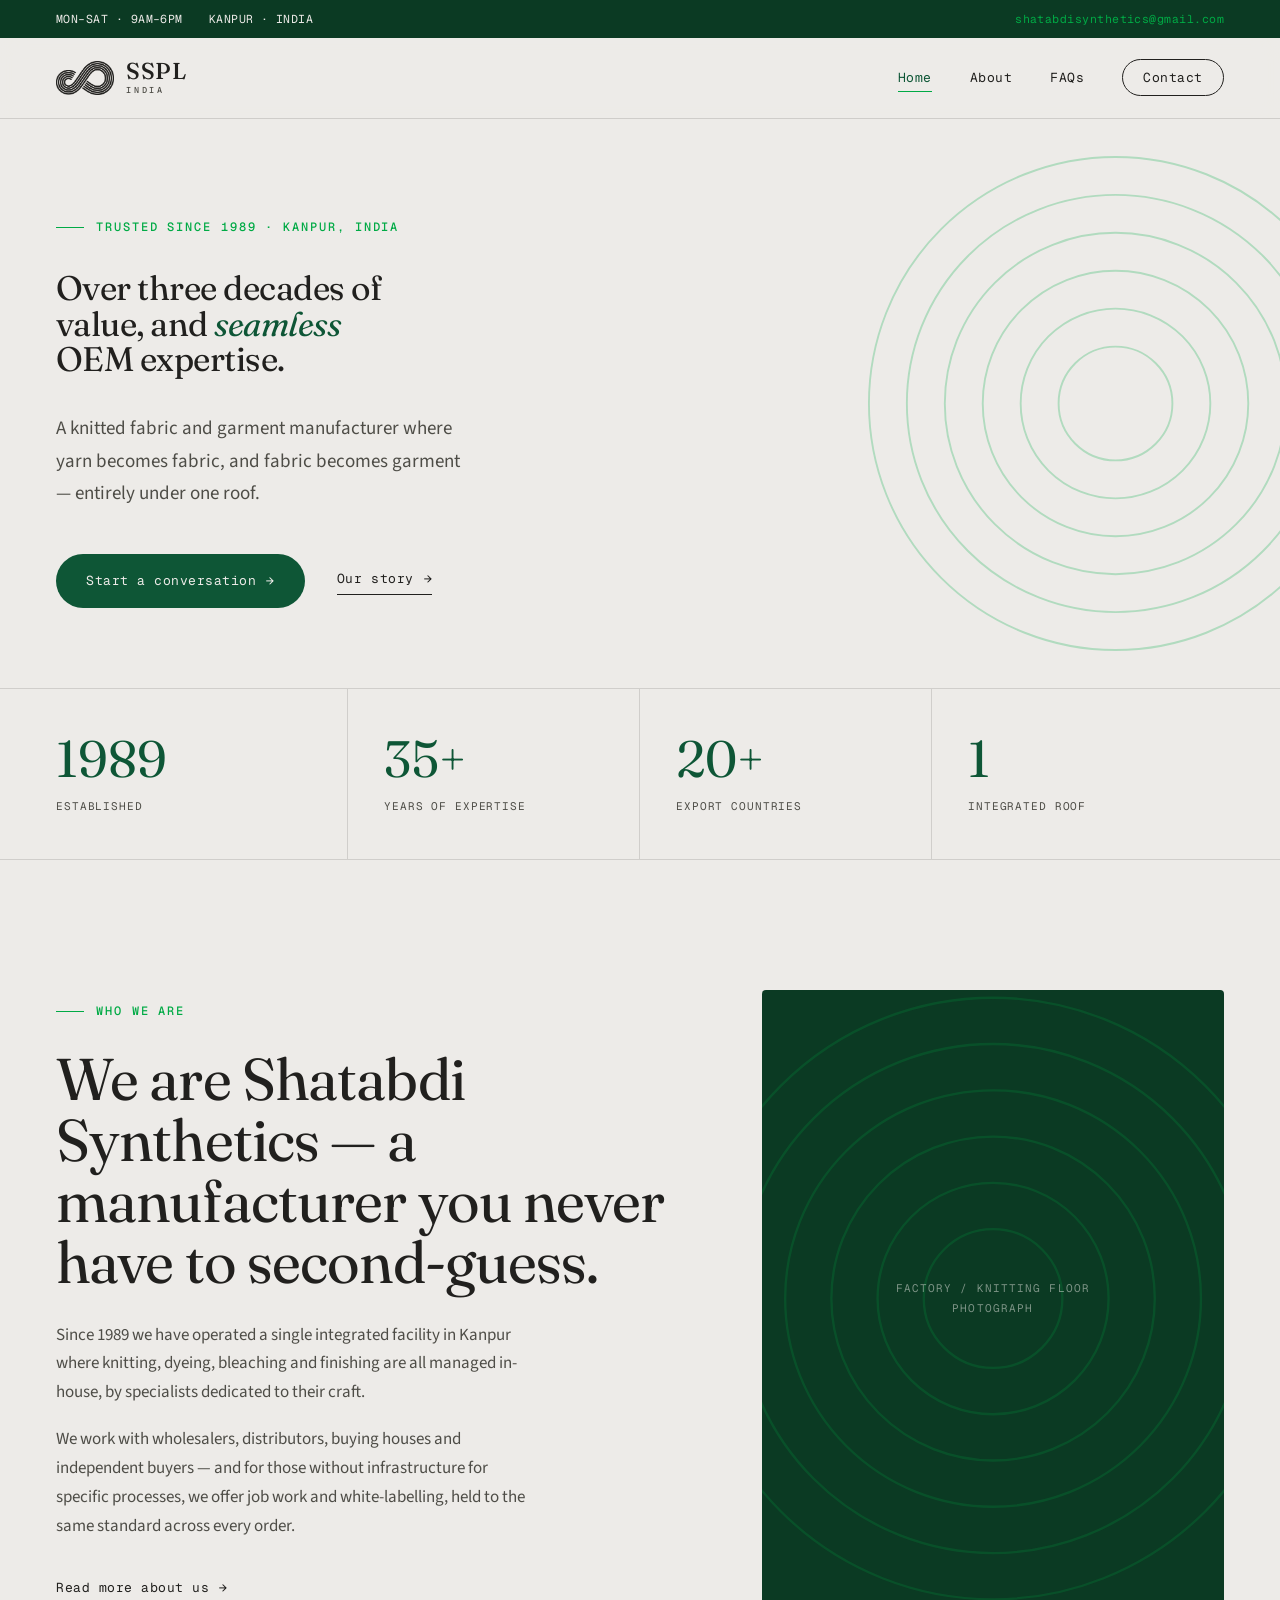
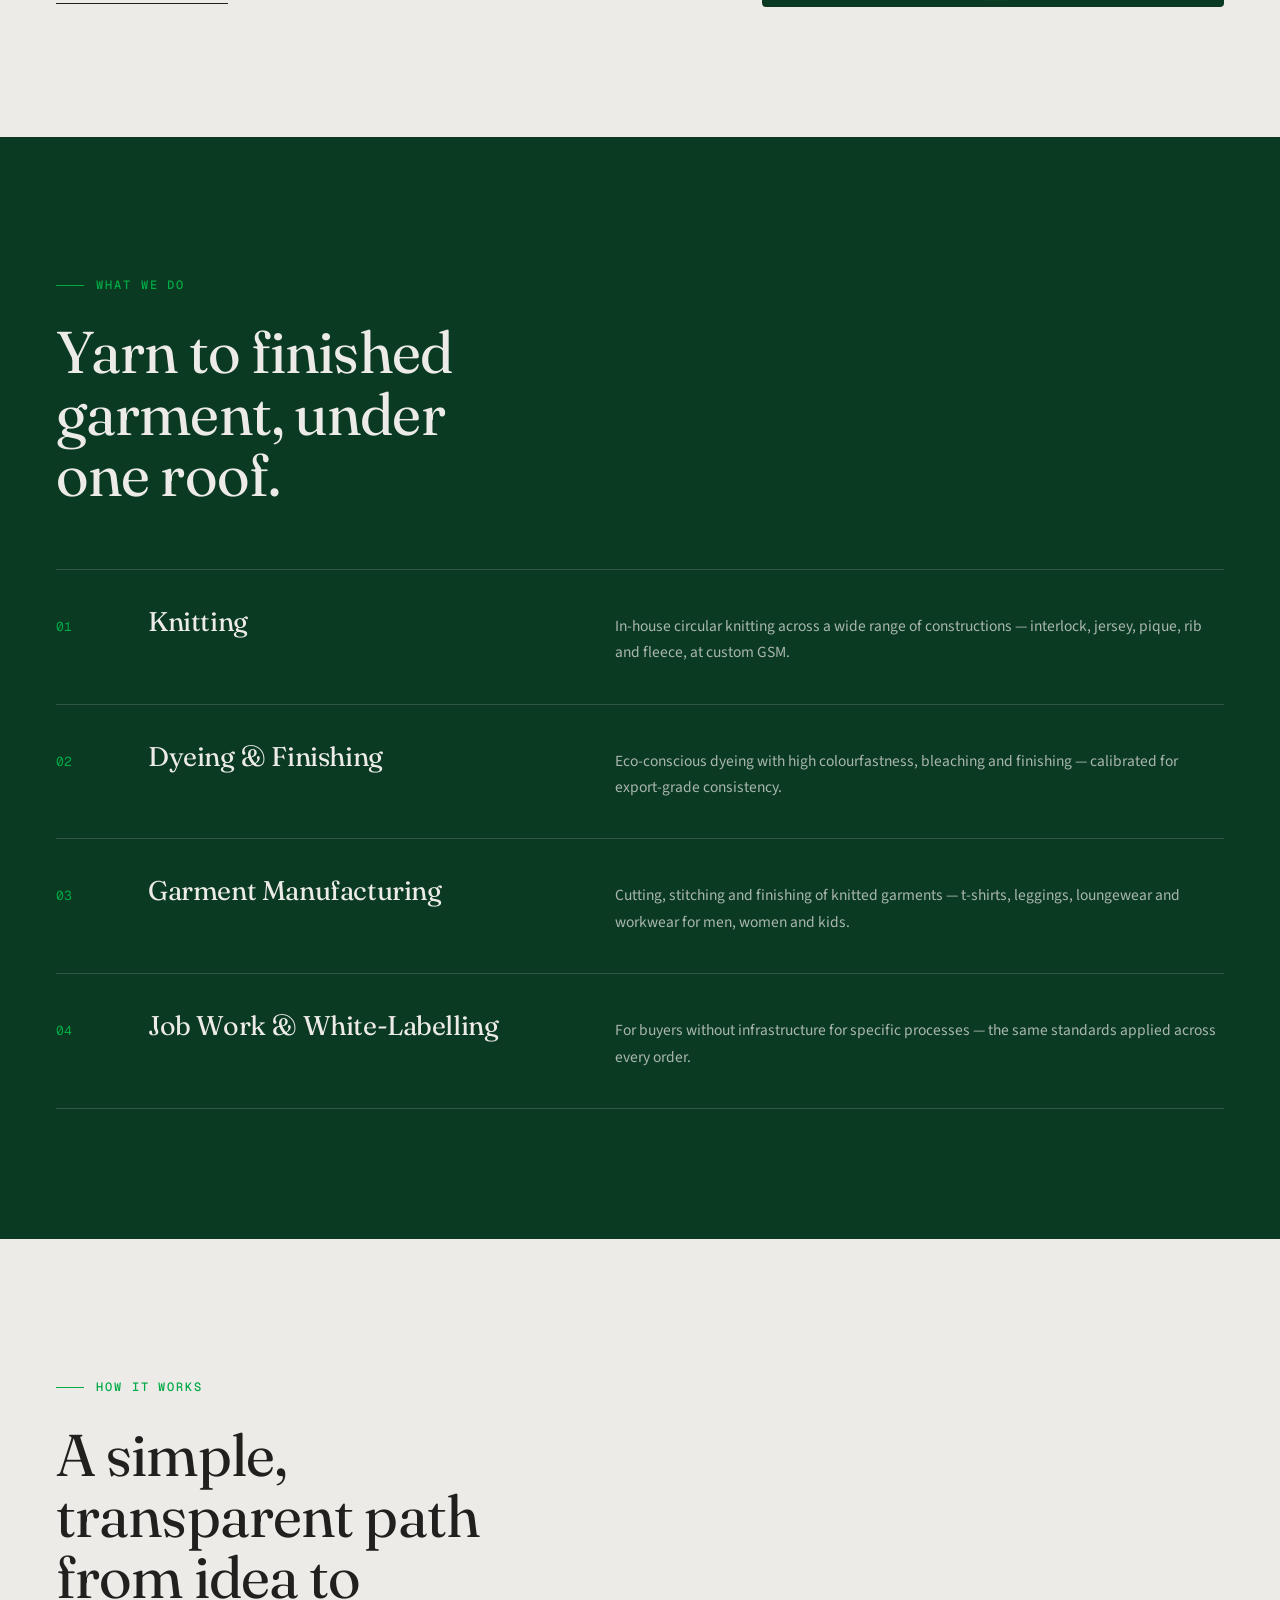
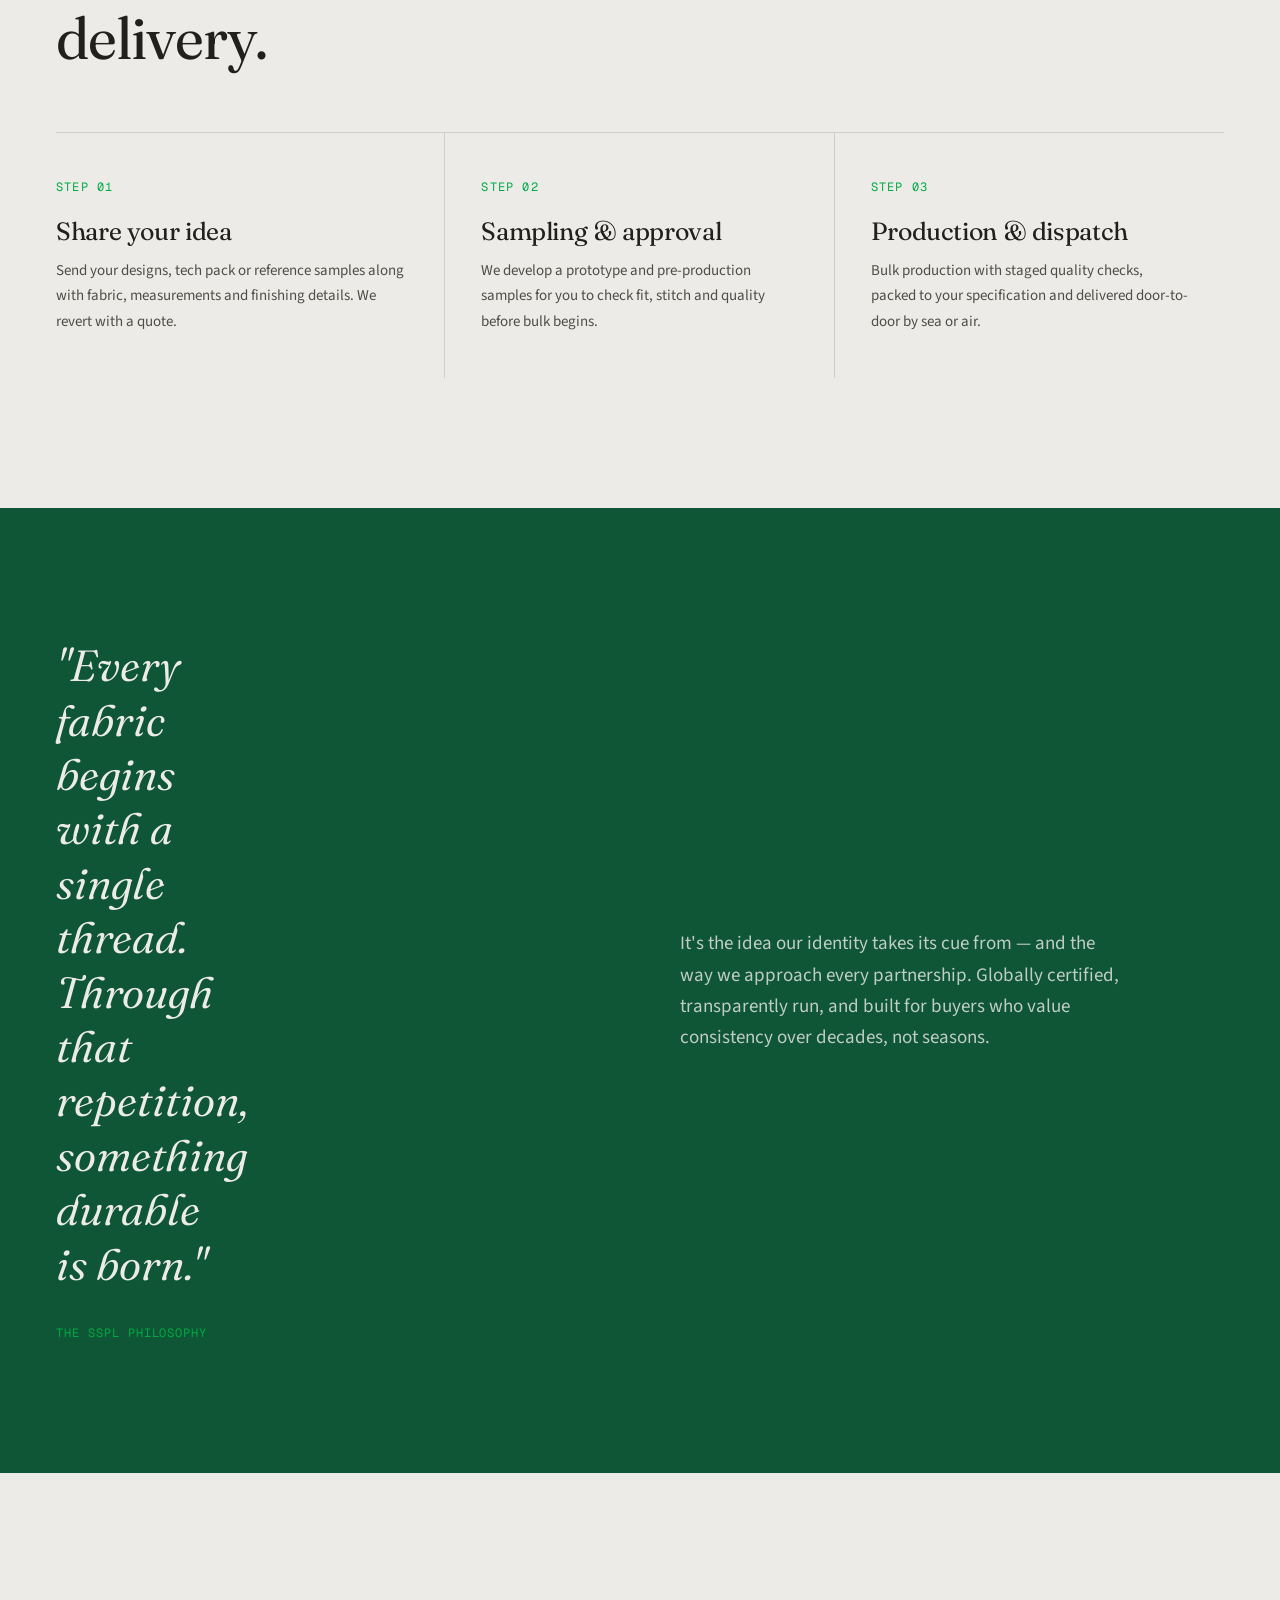
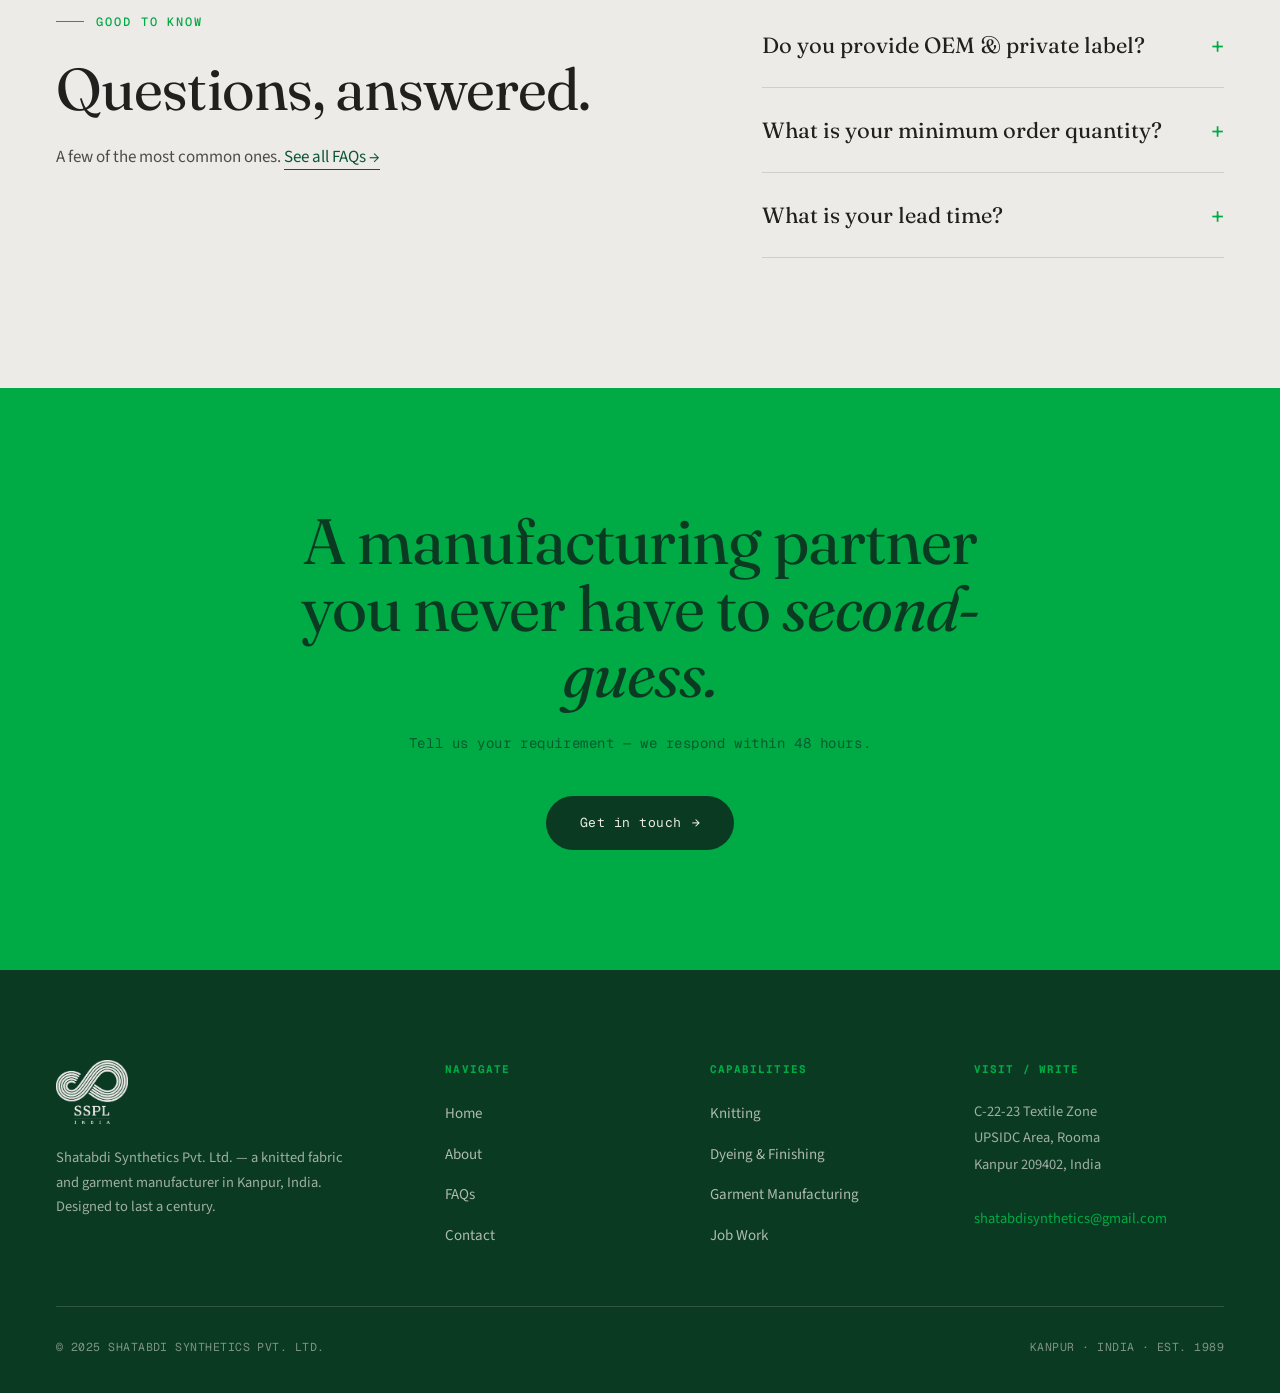
==== commit 71d32ccb: "Add files via upload" ====
--- a/index.html
+++ b/index.html
@@ -16,7 +16,7 @@
 
   <nav><div class="wrap">
     <a href="index.html" class="nav-logo">
-      <img src="assets/mark-dark.png" alt="SSPL India">
+      <img src="mark-dark.png" alt="SSPL India">
       <span class="nav-word">SSPL<small>INDIA</small></span>
     </a>
     <div class="hamburger" onclick="toggleMenu()"><span></span><span></span><span></span></div>
@@ -144,7 +144,7 @@
     <div class="wrap">
       <div class="footer-top">
         <div class="footer-brand">
-          <img src="assets/logo-light.png" alt="SSPL India">
+          <img src="logo-light.png" alt="SSPL India">
           <p>Shatabdi Synthetics Pvt. Ltd. — a knitted fabric and garment manufacturer in Kanpur, India. Designed to last a century.</p>
         </div>
         <div class="footer-col"><h5>Navigate</h5><ul><li><a href="index.html">Home</a></li><li><a href="about.html">About</a></li><li><a href="faq.html">FAQs</a></li><li><a href="contact.html">Contact</a></li></ul></div>
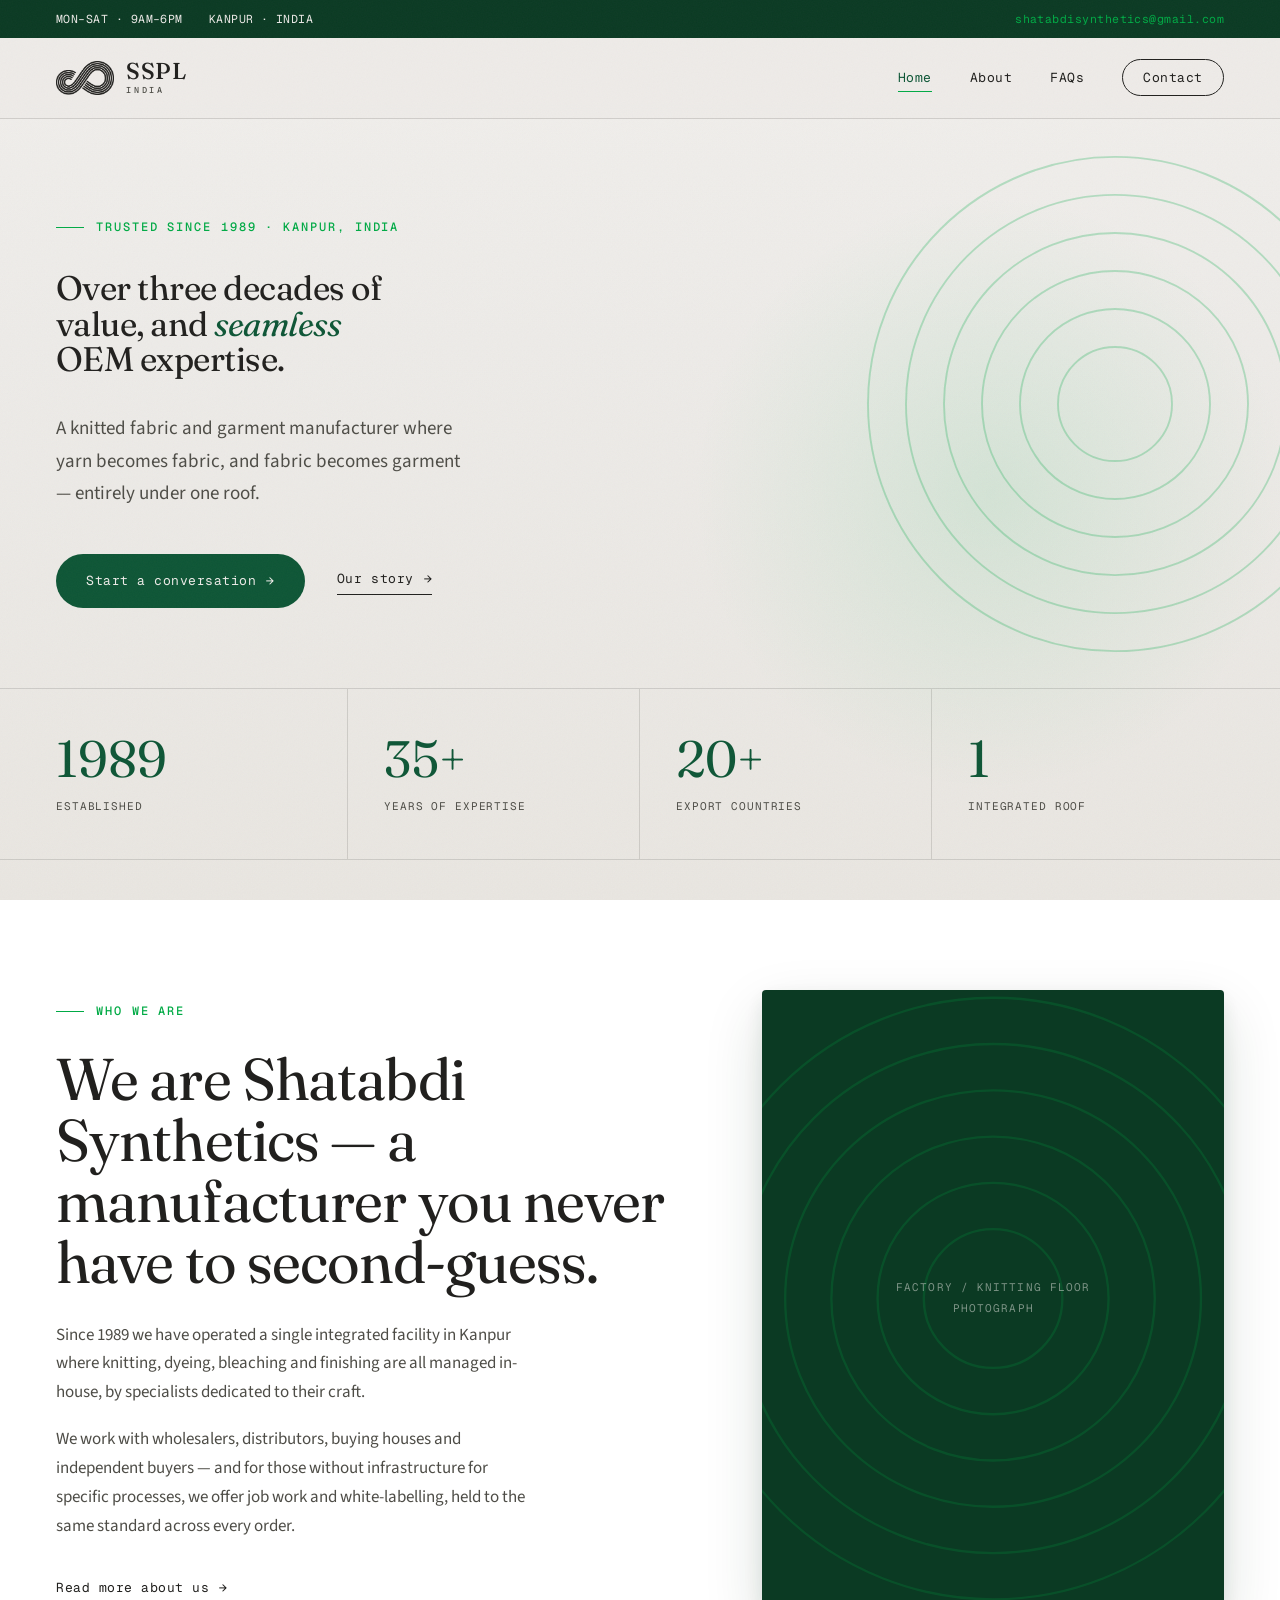
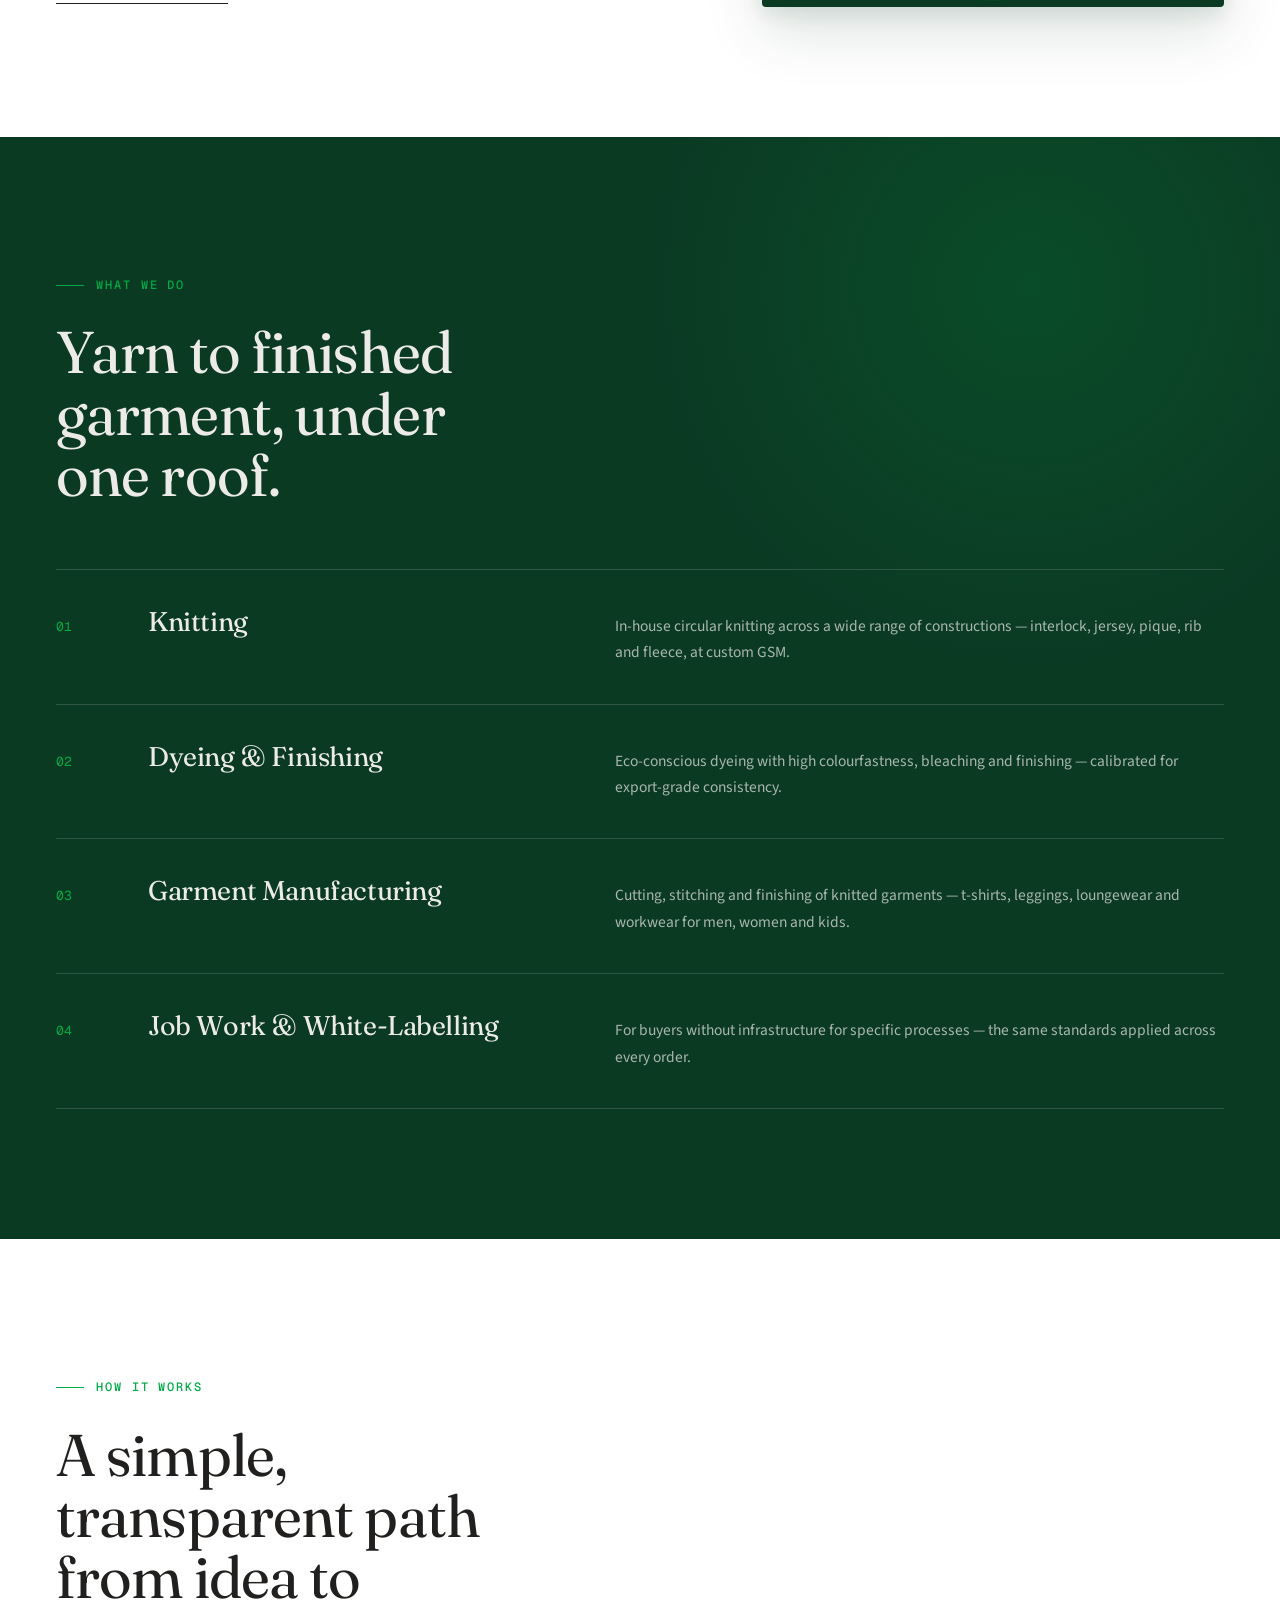
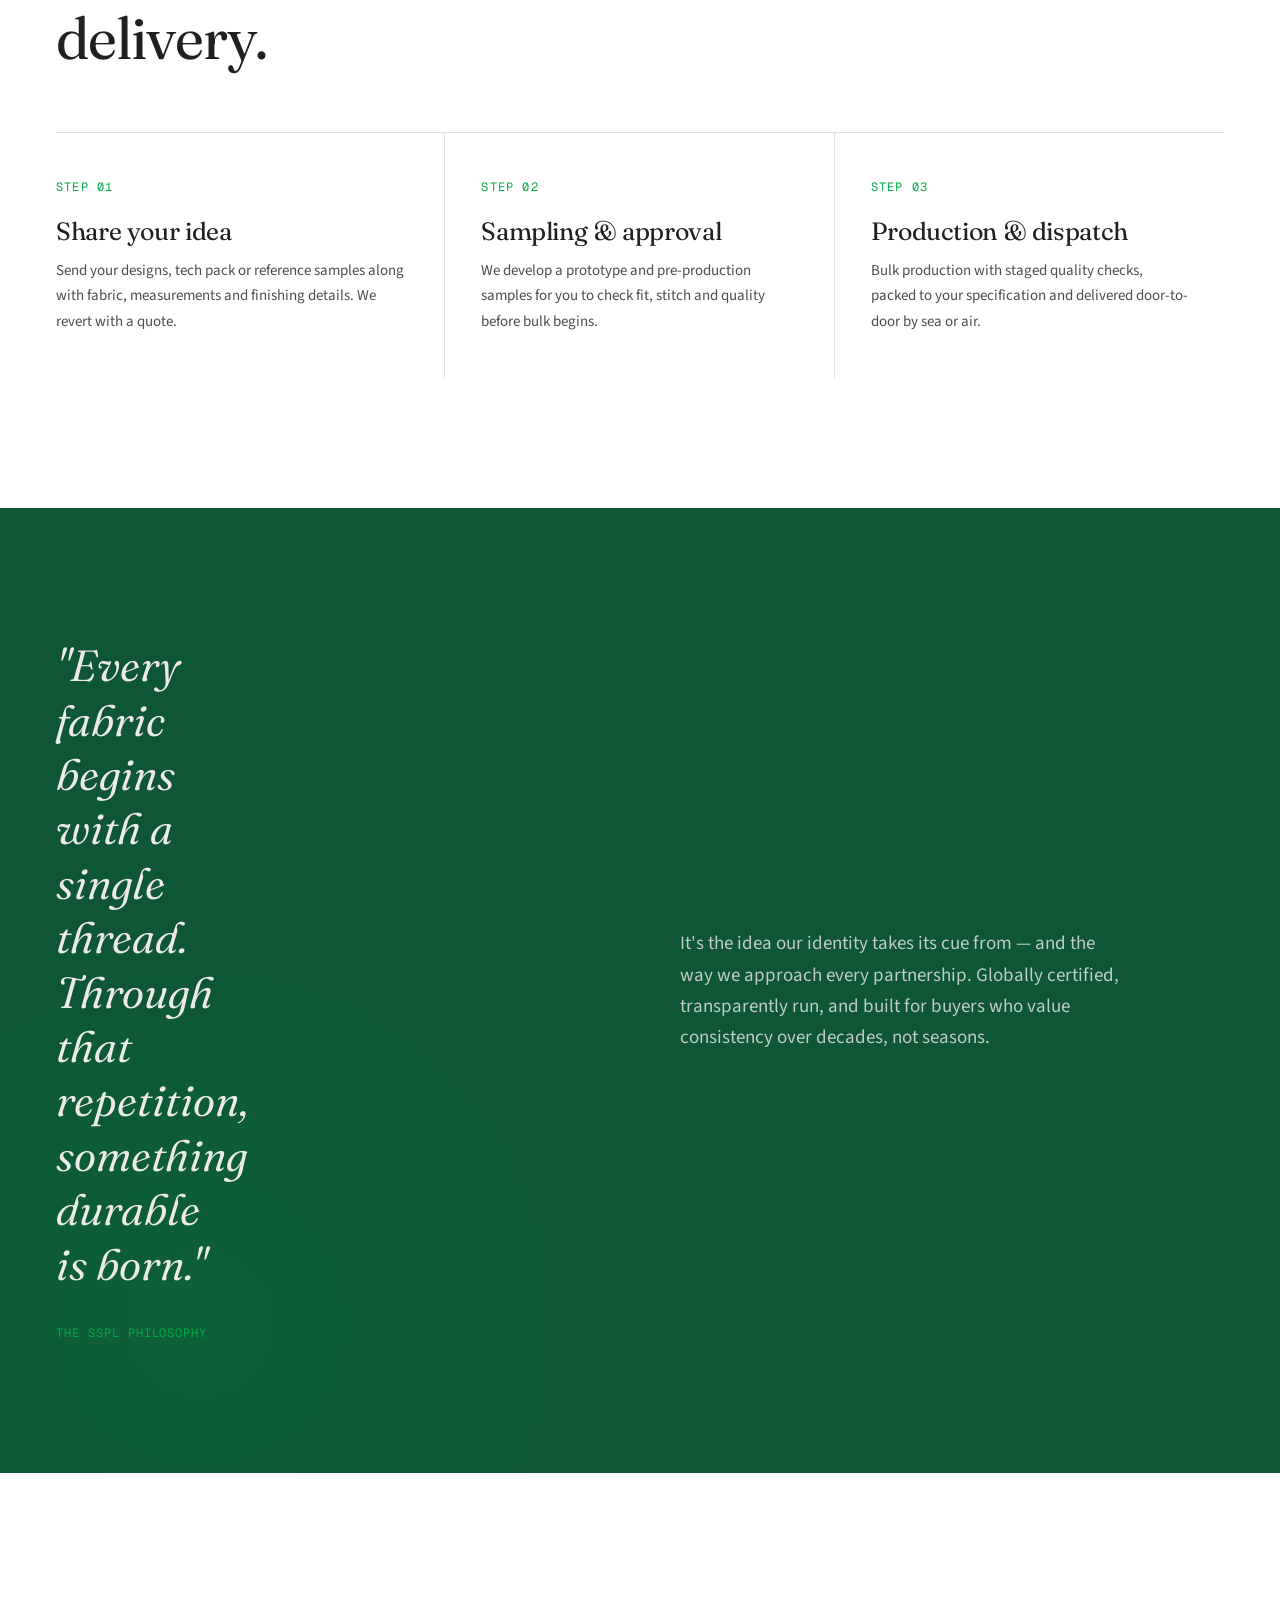
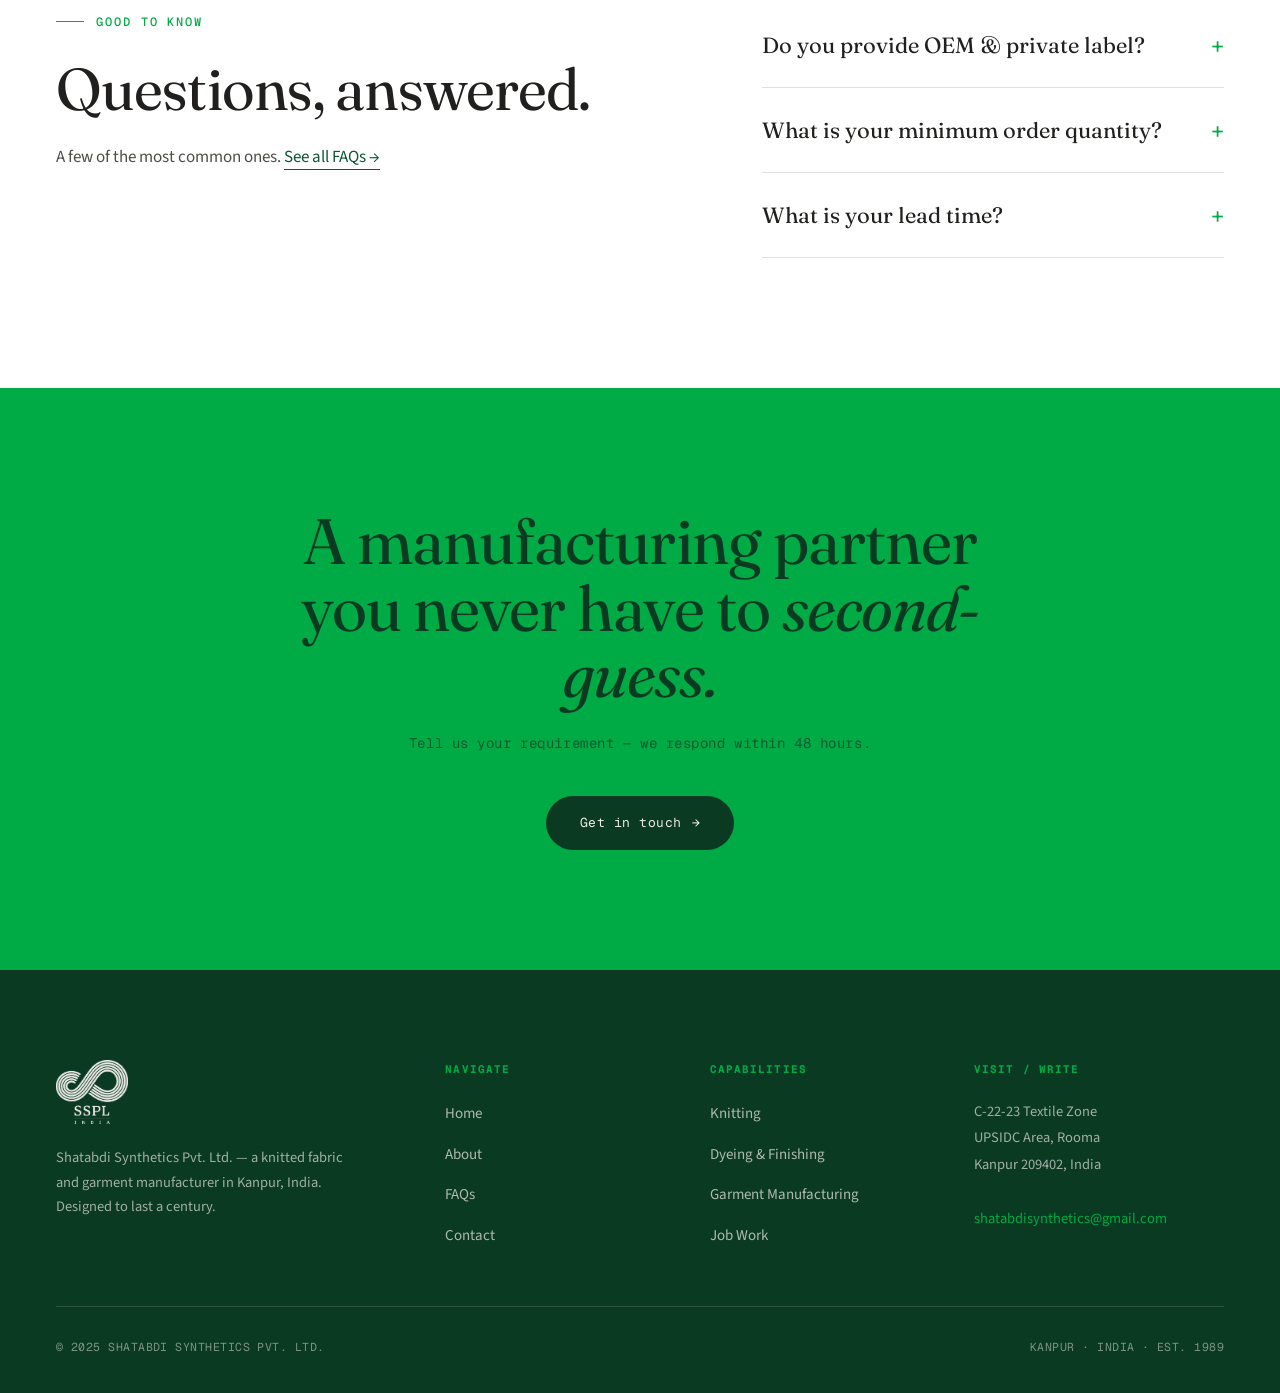
==== commit 0fb6eeb8: "Add files via upload" ====
--- a/index.html
+++ b/index.html
@@ -44,9 +44,9 @@
 
   <!-- STAT STRIP -->
   <div class="statstrip"><div class="wrap">
-    <div class="statcell"><div class="num">1989</div><div class="lab">Established</div></div>
-    <div class="statcell"><div class="num">35+</div><div class="lab">Years of expertise</div></div>
-    <div class="statcell"><div class="num">20+</div><div class="lab">Export countries</div></div>
+    <div class="statcell"><div class="num"><span class="count" data-to="1989" data-from="1959">1959</span></div><div class="lab">Established</div></div>
+    <div class="statcell"><div class="num"><span class="count" data-to="35" data-from="0">0</span>+</div><div class="lab">Years of expertise</div></div>
+    <div class="statcell"><div class="num"><span class="count" data-to="20" data-from="0">0</span>+</div><div class="lab">Export countries</div></div>
     <div class="statcell"><div class="num">1</div><div class="lab">Integrated roof</div></div>
   </div></div>
 
@@ -161,5 +161,55 @@
     const io=new IntersectionObserver(e=>{e.forEach(x=>{if(x.isIntersecting){x.target.classList.add('in');io.unobserve(x.target);}})},{threshold:0.15});
     document.querySelectorAll('.fade').forEach(el=>io.observe(el));
   </script>
+
+  <script>
+  (function(){
+    var reduce = window.matchMedia('(prefers-reduced-motion: reduce)').matches;
+    var nav = document.querySelector('nav');
+    function onScrollNav(){ if(nav){ nav.classList.toggle('scrolled', window.scrollY > 12); } }
+    window.addEventListener('scroll', onScrollNav, {passive:true}); onScrollNav();
+    if (reduce) return;
+    var sel = ['.hero .eyebrow','.hero h1','.hero-sub','.hero-actions',
+               '.statcell','.sec-head','.row','.step','.media','.quote',
+               '.faq-item','.cinfo','.form-card','.page-hero .eyebrow','.page-hero h1','.page-hero p',
+               '.split > div','.cta h2','.cta p','.cta .btn'];
+    var nodes = [];
+    sel.forEach(function(q){ document.querySelectorAll(q).forEach(function(n){ if(!n.classList.contains('reveal')){ n.classList.add('reveal'); nodes.push(n); } }); });
+    nodes.forEach(function(n){
+      var sibs = Array.prototype.filter.call(n.parentNode.children, function(c){return c.classList.contains('reveal');});
+      var idx = sibs.indexOf(n);
+      n.style.transitionDelay = (Math.min(idx,6)*0.08) + 's';
+    });
+    var io = new IntersectionObserver(function(es){
+      es.forEach(function(e){ if(e.isIntersecting){ e.target.classList.add('in'); io.unobserve(e.target); } });
+    }, {threshold:0.12, rootMargin:'0px 0px -8% 0px'});
+    nodes.forEach(function(n){ io.observe(n); });
+    function countUp(el){
+      var to=+el.dataset.to, from=+(el.dataset.from||0), dur=1500, t0=null;
+      function step(ts){ if(!t0)t0=ts; var p=Math.min((ts-t0)/dur,1); var e=1-Math.pow(1-p,3);
+        el.textContent = Math.floor(from+(to-from)*e); if(p<1) requestAnimationFrame(step); else el.textContent=to; }
+      requestAnimationFrame(step);
+    }
+    var cio = new IntersectionObserver(function(es){
+      es.forEach(function(e){ if(e.isIntersecting){ countUp(e.target); cio.unobserve(e.target); } });
+    }, {threshold:0.6});
+    document.querySelectorAll('.count').forEach(function(el){ cio.observe(el); });
+    var motifs = document.querySelectorAll('.hero-motif, .page-hero .motif-fill');
+    var ticking=false;
+    function parallax(){ var y=window.scrollY;
+      motifs.forEach(function(m){ var sc=1+Math.min(y/4000,0.08); m.style.transform='translateY('+(y*0.12)+'px) scale('+sc+')'; });
+      ticking=false; }
+    window.addEventListener('scroll', function(){ if(!ticking){ requestAnimationFrame(parallax); ticking=true; } }, {passive:true});
+    if (window.matchMedia('(hover:hover) and (pointer:fine)').matches){
+      document.querySelectorAll('.media, .form-card').forEach(function(card){
+        card.style.transformStyle='preserve-3d';
+        card.addEventListener('mousemove', function(ev){ var r=card.getBoundingClientRect();
+          var px=(ev.clientX-r.left)/r.width-0.5, py=(ev.clientY-r.top)/r.height-0.5;
+          card.style.transform='perspective(900px) rotateX('+(-py*5)+'deg) rotateY('+(px*5)+'deg) translateY(-4px)'; });
+        card.addEventListener('mouseleave', function(){ card.style.transform=''; });
+      });
+    }
+  })();
+  </script>
 </body>
 </html>
--- a/style.css
+++ b/style.css
@@ -262,3 +262,61 @@
   .footer-bottom { flex-direction: column; gap: 10px; align-items: flex-start; }
   .hero h1 { font-size: 44px; }
 }
+
+/* =============================================
+   v3.1 — Motion, depth & background texture
+   (restrained, honours the "quiet" brief)
+   ============================================= */
+
+:root {
+  --shadow-soft: 0 2px 8px rgba(11,58,35,0.05), 0 10px 30px rgba(11,58,35,0.07);
+  --shadow-lift: 0 8px 20px rgba(11,58,35,0.10), 0 24px 60px rgba(11,58,35,0.14);
+}
+
+/* faint film grain across everything */
+body::before {
+  content: ''; position: fixed; inset: 0; z-index: 9999; pointer-events: none; opacity: 0.035;
+  background-image: url("data:image/svg+xml,%3Csvg xmlns='http://www.w3.org/2000/svg' width='180' height='180'%3E%3Cfilter id='n'%3E%3CfeTurbulence type='fractalNoise' baseFrequency='0.8' numOctaves='4' stitchTiles='stitch'/%3E%3C/filter%3E%3Crect width='100%25' height='100%25' filter='url(%23n)'/%3E%3C/svg%3E");
+}
+/* whisper-soft warm gradient on the paper base */
+body { background: linear-gradient(180deg, #f1efec 0%, var(--paper) 38%, #e9e6e1 100%); background-attachment: fixed; }
+
+/* soft breathing green glow in dark sections */
+section.deep, section.forest, .page-hero { position: relative; overflow: hidden; }
+section.deep::before, section.forest::before, .page-hero::after {
+  content: ''; position: absolute; width: 900px; height: 900px; border-radius: 50%;
+  background: radial-gradient(circle, rgba(0,170,69,0.16) 0%, transparent 60%);
+  top: -300px; right: -200px; pointer-events: none; z-index: 0;
+  animation: breathe 9s ease-in-out infinite;
+}
+section.forest::before { background: radial-gradient(circle, rgba(0,170,69,0.12) 0%, transparent 60%); left: -250px; right: auto; top: auto; bottom: -300px; }
+section.deep .wrap, section.forest .wrap { position: relative; z-index: 1; }
+@keyframes breathe { 0%,100% { transform: scale(1); opacity: 0.7; } 50% { transform: scale(1.12); opacity: 1; } }
+
+/* hero soft glow behind motif */
+.hero::after { content:''; position:absolute; top:6%; right:-4%; width:680px; height:680px; border-radius:50%; background: radial-gradient(circle, rgba(0,170,69,0.10) 0%, transparent 62%); pointer-events:none; z-index:0; }
+
+/* elevation + depth */
+nav { transition: box-shadow .3s, background .3s, height .3s; }
+nav.scrolled { box-shadow: var(--shadow-soft); }
+.media { box-shadow: var(--shadow-lift); transition: transform .5s cubic-bezier(.2,.7,.2,1), box-shadow .5s; transform-style: preserve-3d; will-change: transform; }
+.form-card { box-shadow: var(--shadow-soft); }
+.statstrip { transition: box-shadow .4s; }
+
+/* knit motif: slow parallax + breathe (set via JS transform var) */
+.hero-motif, .page-hero .motif-fill { will-change: transform; }
+
+/* ── REVEAL SYSTEM ── */
+.reveal { opacity: 0; transform: translateY(26px); filter: blur(6px); transition: opacity .8s cubic-bezier(.2,.7,.2,1), transform .8s cubic-bezier(.2,.7,.2,1), filter .8s ease; }
+.reveal.in { opacity: 1; transform: none; filter: blur(0); }
+.reveal-stagger > * { opacity: 0; transform: translateY(22px); filter: blur(5px); transition: opacity .7s cubic-bezier(.2,.7,.2,1), transform .7s cubic-bezier(.2,.7,.2,1), filter .7s ease; }
+.reveal-stagger.in > * { opacity: 1; transform: none; filter: blur(0); }
+
+/* count-up holder keeps layout stable */
+.count { font-variant-numeric: tabular-nums; }
+
+/* respect reduced-motion */
+@media (prefers-reduced-motion: reduce) {
+  *, *::before, *::after { animation: none !important; transition: none !important; }
+  .reveal, .reveal-stagger > * { opacity: 1 !important; transform: none !important; filter: none !important; }
+}
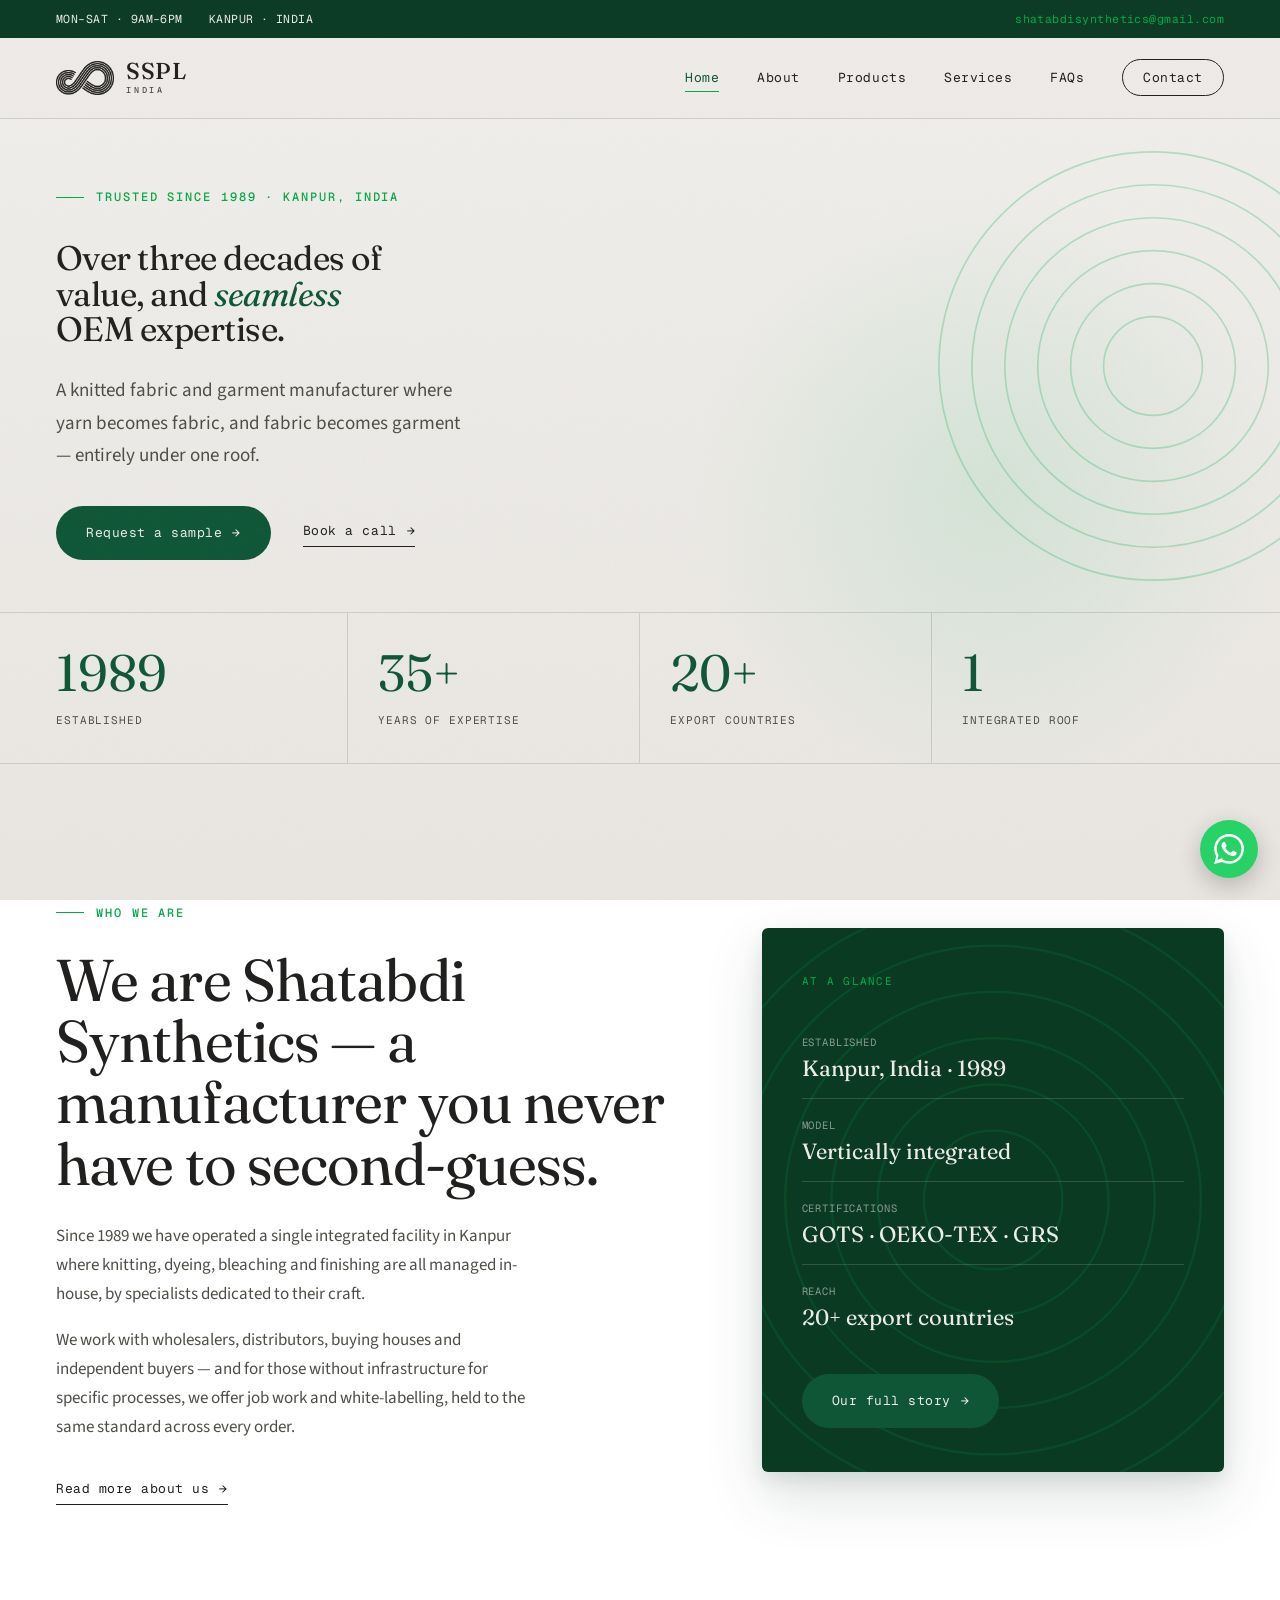
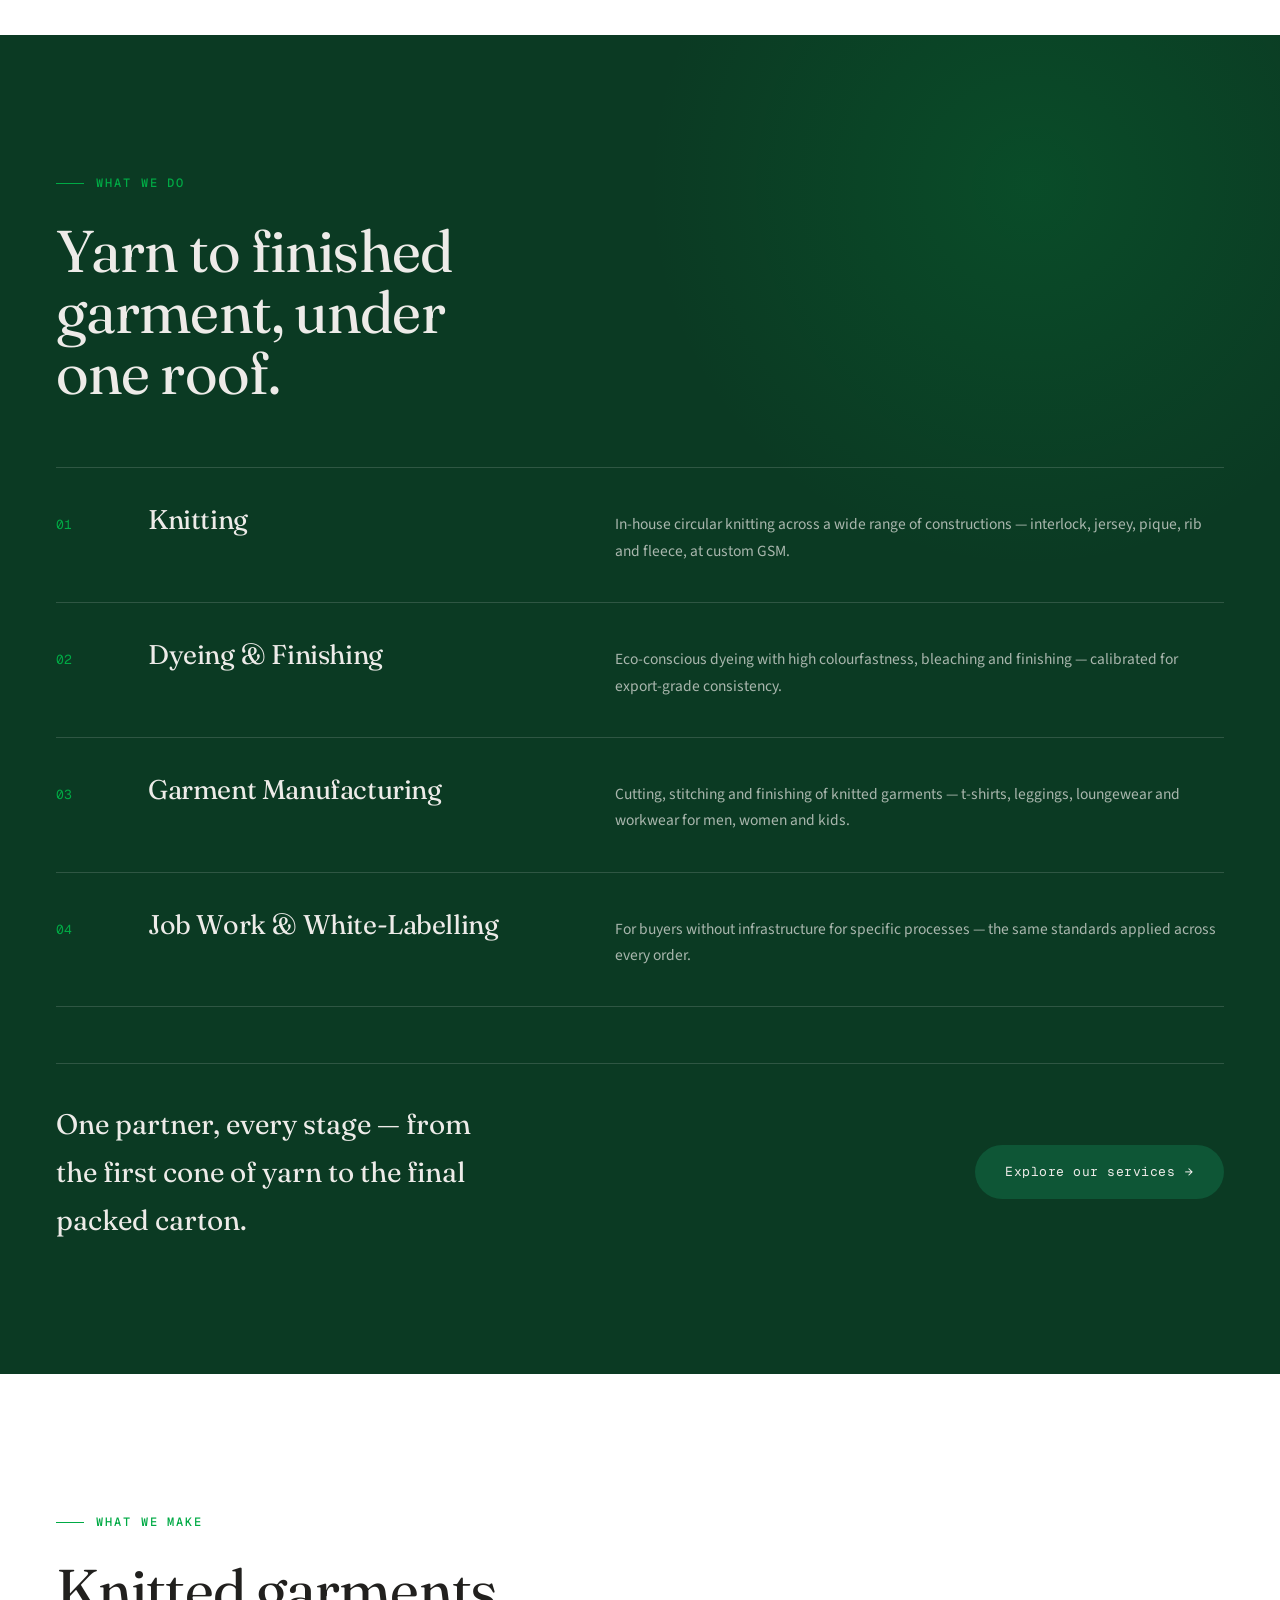
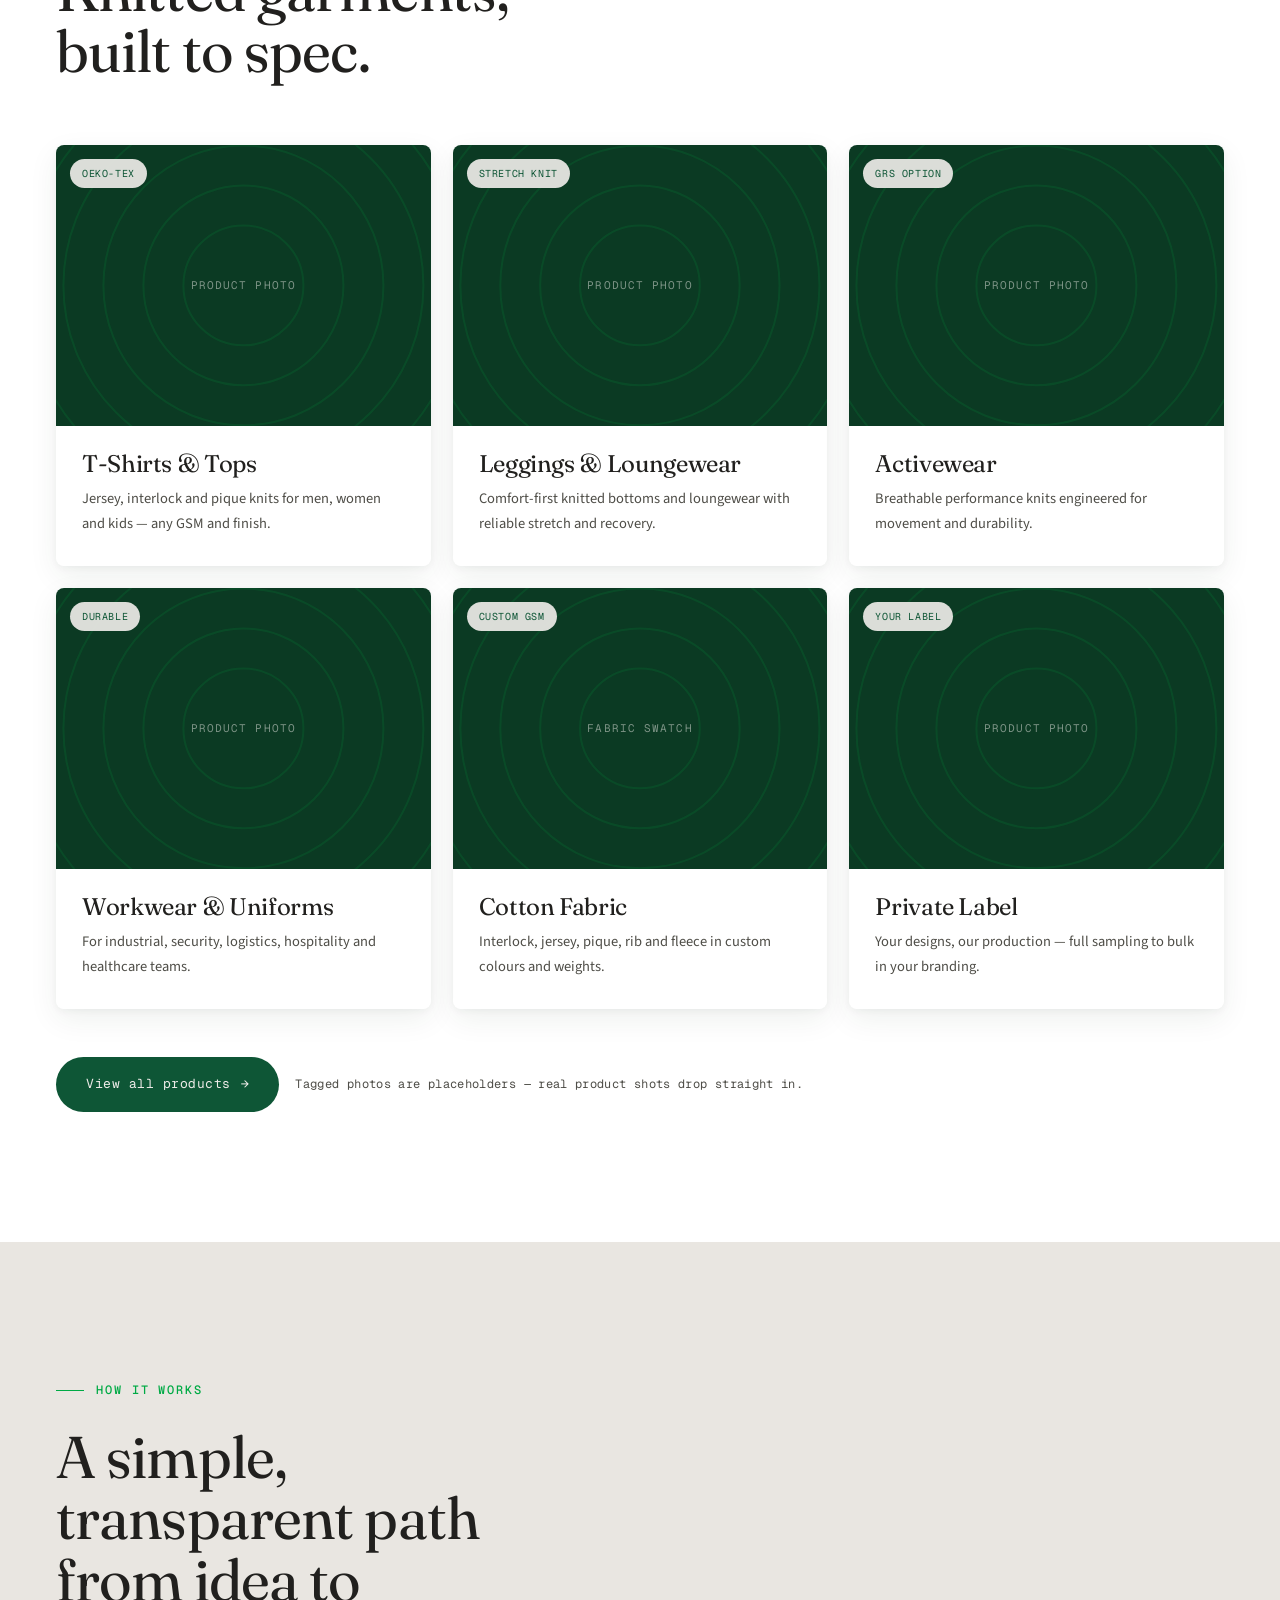
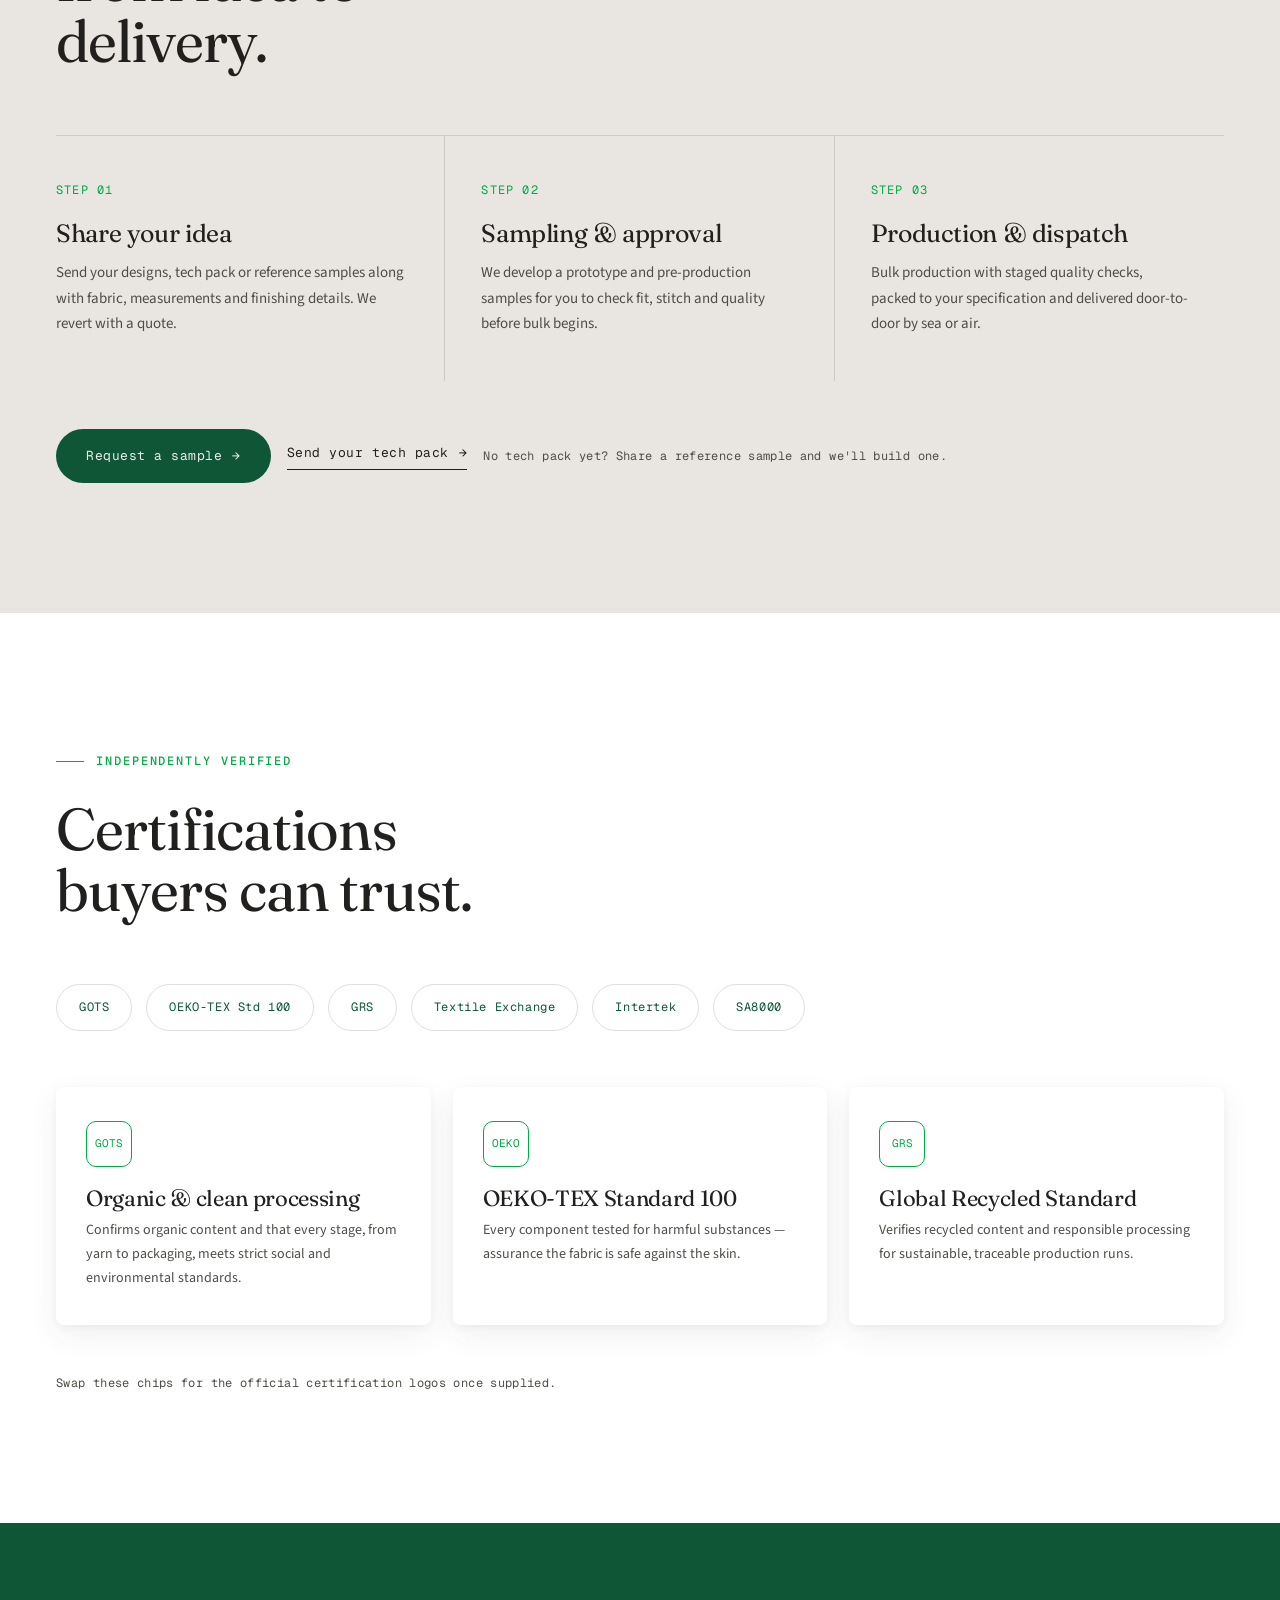
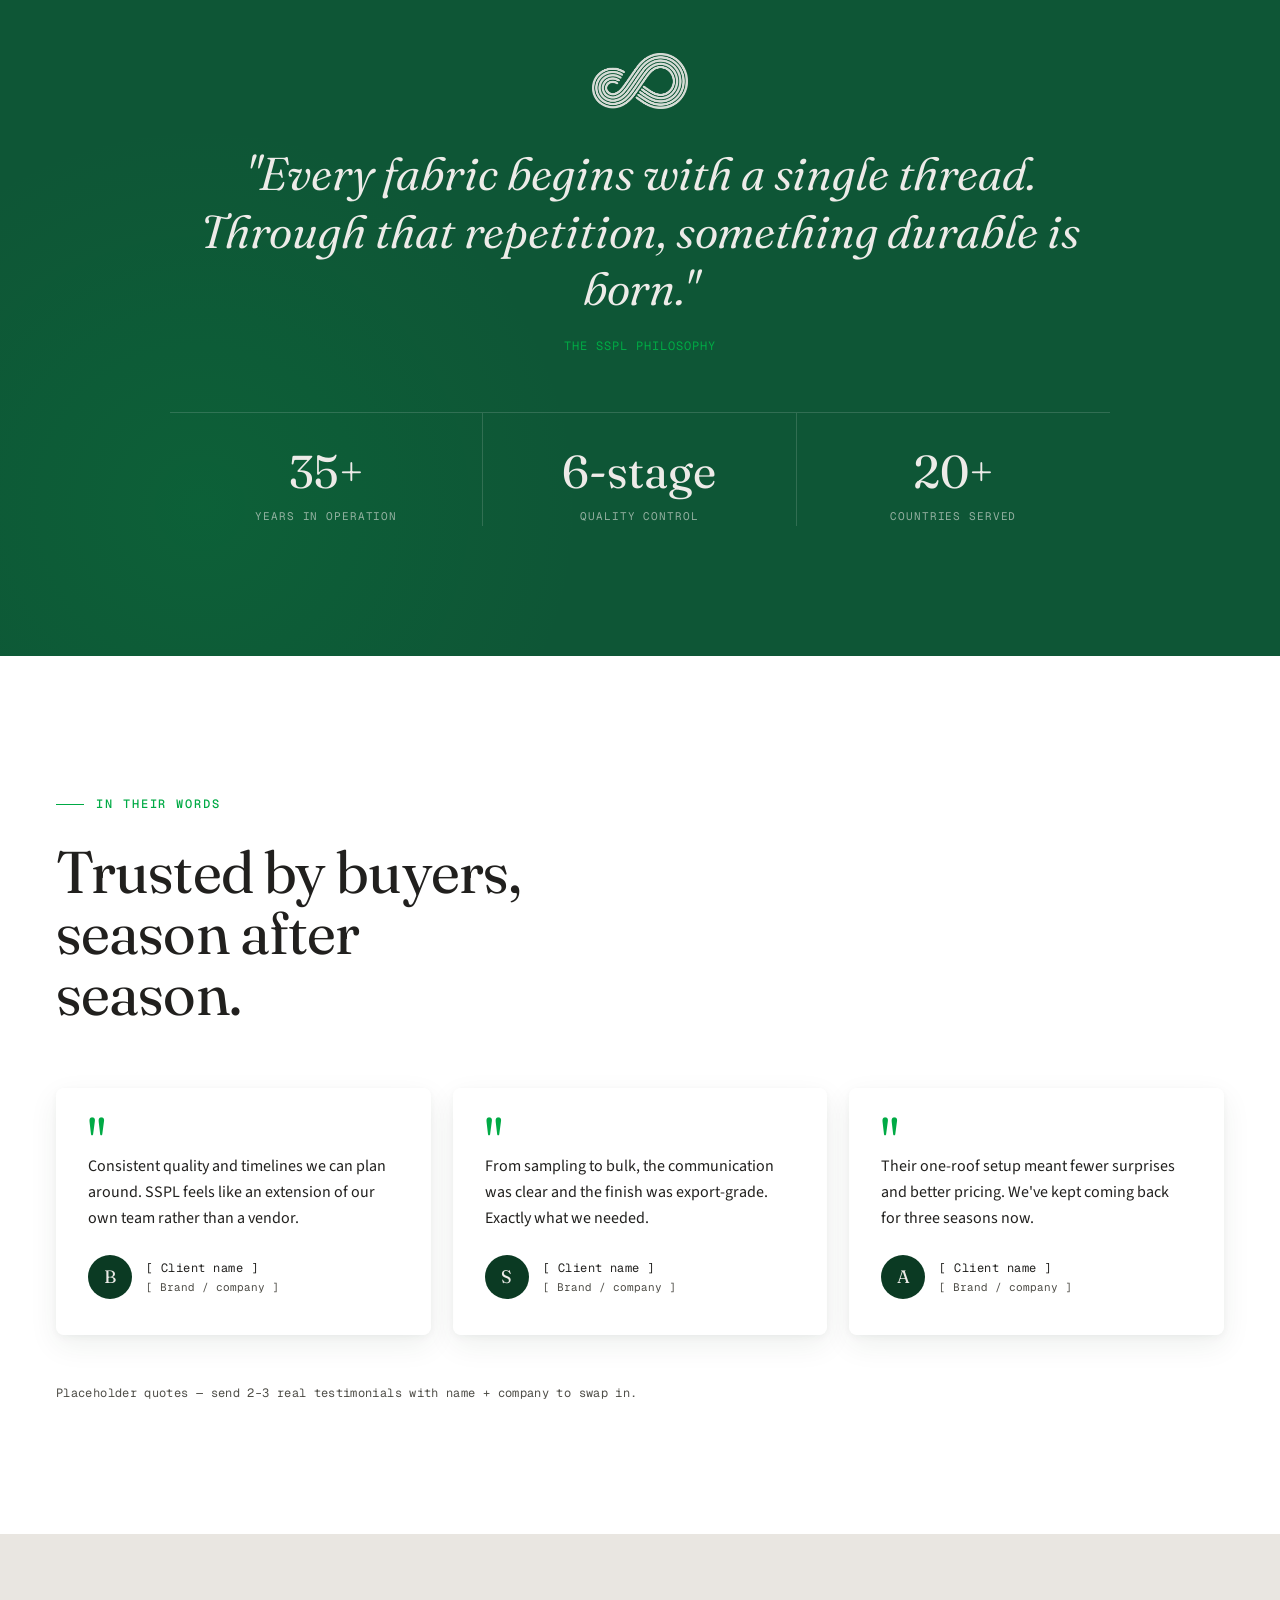
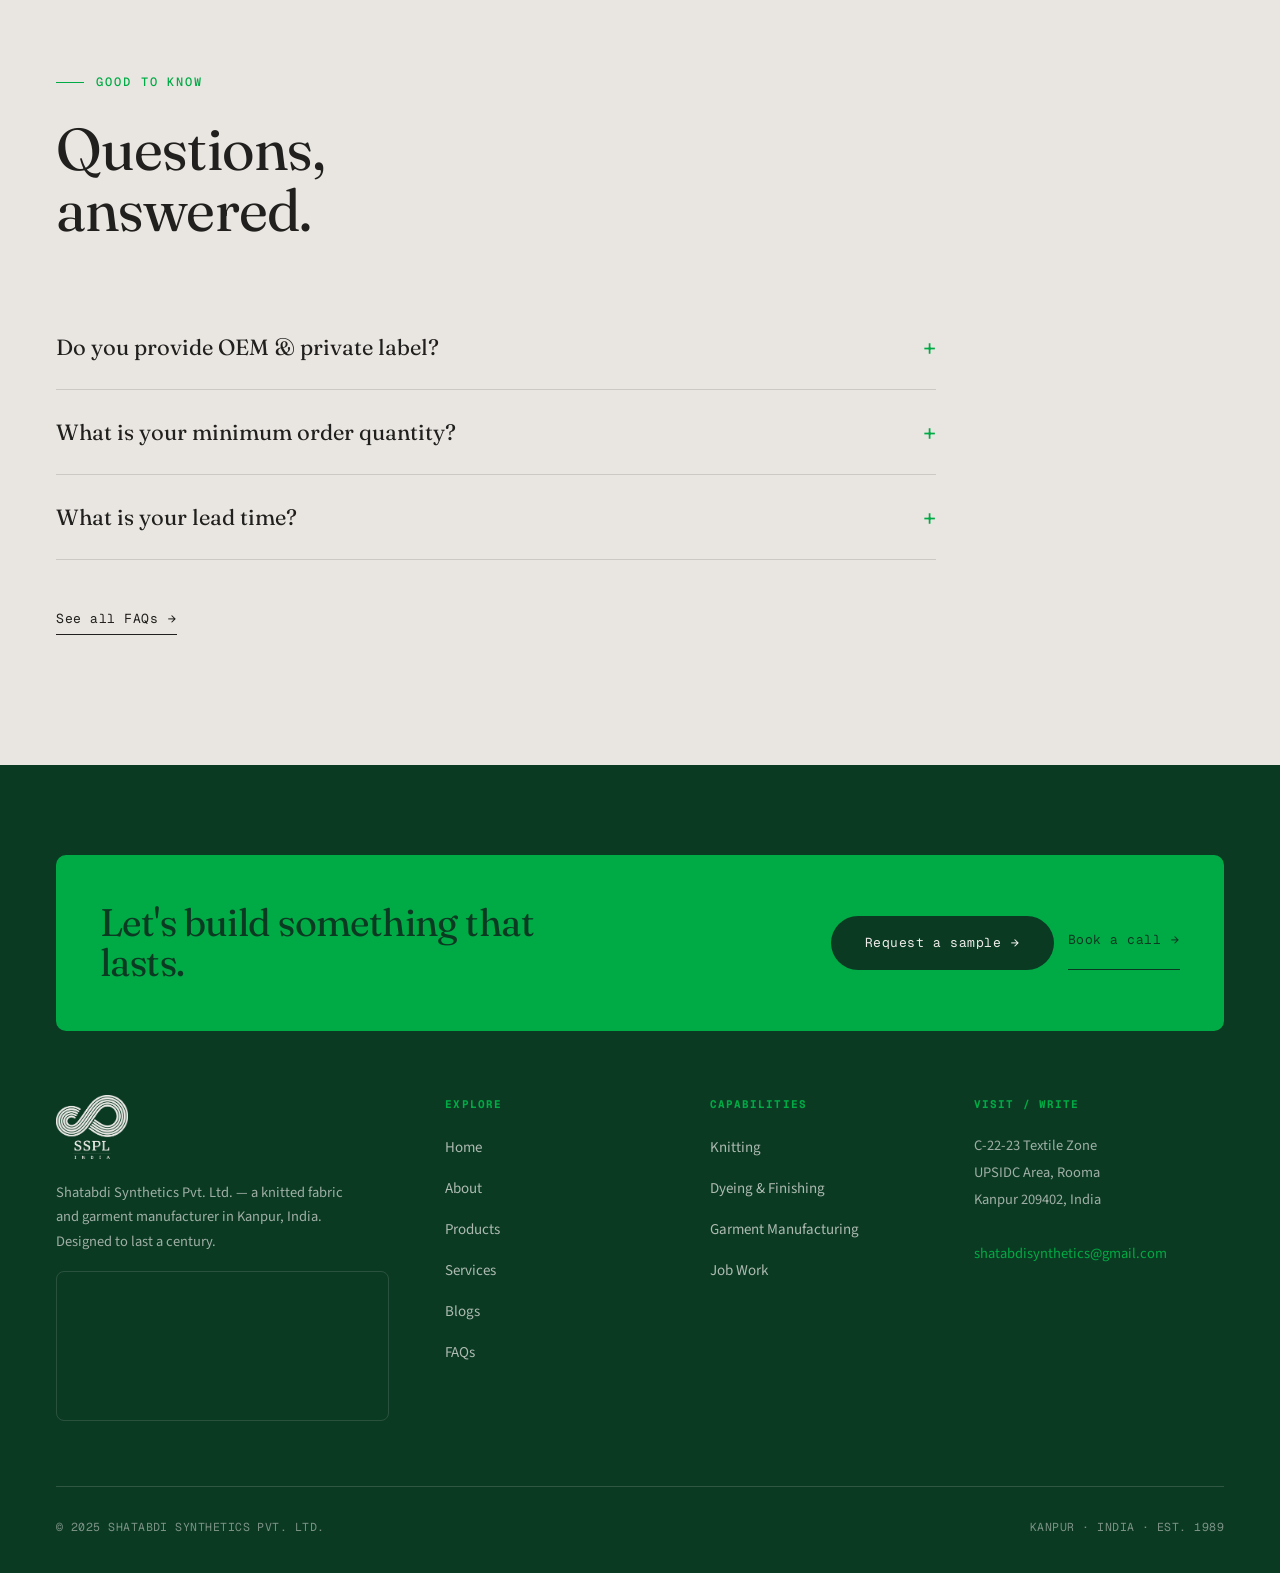
==== commit 6c1bcc4a: "Add files via upload" ====
--- a/index.html
+++ b/index.html
@@ -15,14 +15,13 @@
   </div></div>
 
   <nav><div class="wrap">
-    <a href="index.html" class="nav-logo">
-      <img src="mark-dark.png" alt="SSPL India">
-      <span class="nav-word">SSPL<small>INDIA</small></span>
-    </a>
+    <a href="index.html" class="nav-logo"><img src="mark-dark.png" alt="SSPL India"><span class="nav-word">SSPL<small>INDIA</small></span></a>
     <div class="hamburger" onclick="toggleMenu()"><span></span><span></span><span></span></div>
     <ul class="nav-links" id="navLinks">
       <li><a href="index.html" class="active">Home</a></li>
       <li><a href="about.html">About</a></li>
+      <li><a href="products.html">Products</a></li>
+      <li><a href="services.html">Services</a></li>
       <li><a href="faq.html">FAQs</a></li>
       <li><a href="contact.html" class="nav-cta">Contact</a></li>
     </ul>
@@ -36,13 +35,12 @@
       <h1>Over three decades of value, and <em>seamless</em> OEM expertise.</h1>
       <p class="hero-sub">A knitted fabric and garment manufacturer where yarn becomes fabric, and fabric becomes garment — entirely under one roof.</p>
       <div class="hero-actions">
-        <a href="contact.html" class="btn btn-fill">Start a conversation <span class="arr">→</span></a>
-        <a href="about.html" class="btn btn-line">Our story <span class="arr">→</span></a>
+        <a href="contact.html" class="btn btn-fill">Request a sample <span class="arr">→</span></a>
+        <a href="contact.html" class="btn btn-line">Book a call <span class="arr">→</span></a>
       </div>
     </div>
   </header>
 
-  <!-- STAT STRIP -->
   <div class="statstrip"><div class="wrap">
     <div class="statcell"><div class="num"><span class="count" data-to="1989" data-from="1959">1959</span></div><div class="lab">Established</div></div>
     <div class="statcell"><div class="num"><span class="count" data-to="35" data-from="0">0</span>+</div><div class="lab">Years of expertise</div></div>
@@ -50,7 +48,7 @@
     <div class="statcell"><div class="num">1</div><div class="lab">Integrated roof</div></div>
   </div></div>
 
-  <!-- ABOUT -->
+  <!-- WHO WE ARE (right side now filled with facts panel) -->
   <section>
     <div class="wrap">
       <div class="split wide-left">
@@ -61,107 +59,162 @@
           <p class="body">We work with wholesalers, distributors, buying houses and independent buyers — and for those without infrastructure for specific processes, we offer job work and white-labelling, held to the same standard across every order.</p>
           <a href="about.html" class="btn btn-line">Read more about us <span class="arr">→</span></a>
         </div>
-        <div class="media tall"><div class="motif-fill motif"></div><div class="ph">Factory / knitting floor<br>photograph</div></div>
-      </div>
-    </div>
-  </section>
-
-  <!-- CAPABILITIES -->
+        <div class="facts">
+          <div class="motif-fill motif"></div>
+          <div class="inner">
+            <div class="flabel">At a glance</div>
+            <ul>
+              <li><span class="k">Established</span><span class="v">Kanpur, India · 1989</span></li>
+              <li><span class="k">Model</span><span class="v">Vertically integrated</span></li>
+              <li><span class="k">Certifications</span><span class="v">GOTS · OEKO-TEX · GRS</span></li>
+              <li><span class="k">Reach</span><span class="v">20+ export countries</span></li>
+            </ul>
+            <a href="about.html" class="btn btn-fill">Our full story <span class="arr">→</span></a>
+          </div>
+        </div>
+      </div>
+    </div>
+  </section>
+
+  <!-- CAPABILITIES (liked — kept, with a sign-off CTA at the end) -->
   <section class="deep">
     <div class="wrap">
-      <div class="sec-head">
-        <div class="eyebrow">What we do</div>
-        <h2 class="display-2">Yarn to finished garment, under one roof.</h2>
-      </div>
+      <div class="sec-head"><div class="eyebrow">What we do</div><h2 class="display-2">Yarn to finished garment, under one roof.</h2></div>
       <div class="rows">
         <div class="row"><div class="rnum">01</div><h3>Knitting</h3><p>In-house circular knitting across a wide range of constructions — interlock, jersey, pique, rib and fleece, at custom GSM.</p></div>
         <div class="row"><div class="rnum">02</div><h3>Dyeing &amp; Finishing</h3><p>Eco-conscious dyeing with high colourfastness, bleaching and finishing — calibrated for export-grade consistency.</p></div>
         <div class="row"><div class="rnum">03</div><h3>Garment Manufacturing</h3><p>Cutting, stitching and finishing of knitted garments — t-shirts, leggings, loungewear and workwear for men, women and kids.</p></div>
         <div class="row"><div class="rnum">04</div><h3>Job Work &amp; White-Labelling</h3><p>For buyers without infrastructure for specific processes — the same standards applied across every order.</p></div>
       </div>
-    </div>
-  </section>
-
-  <!-- PROCESS -->
-  <section>
-    <div class="wrap">
-      <div class="sec-head">
-        <div class="eyebrow">How it works</div>
-        <h2 class="display-2">A simple, transparent path from idea to delivery.</h2>
-      </div>
+      <div class="signoff">
+        <p>One partner, every stage — from the first cone of yarn to the final packed carton.</p>
+        <a href="services.html" class="btn btn-fill">Explore our services <span class="arr">→</span></a>
+      </div>
+    </div>
+  </section>
+
+  <!-- PRODUCTS (new) -->
+  <section>
+    <div class="wrap">
+      <div class="sec-head"><div class="eyebrow">What we make</div><h2 class="display-2">Knitted garments, built to spec.</h2></div>
+      <div class="prod-grid">
+        <div class="prod-card"><div class="prod-img"><div class="motif-fill motif"></div><span class="prod-tag">OEKO-TEX</span><span class="ph">Product photo</span></div><div class="prod-body"><h3>T-Shirts &amp; Tops</h3><p>Jersey, interlock and pique knits for men, women and kids — any GSM and finish.</p></div></div>
+        <div class="prod-card"><div class="prod-img"><div class="motif-fill motif"></div><span class="prod-tag">Stretch knit</span><span class="ph">Product photo</span></div><div class="prod-body"><h3>Leggings &amp; Loungewear</h3><p>Comfort-first knitted bottoms and loungewear with reliable stretch and recovery.</p></div></div>
+        <div class="prod-card"><div class="prod-img"><div class="motif-fill motif"></div><span class="prod-tag">GRS option</span><span class="ph">Product photo</span></div><div class="prod-body"><h3>Activewear</h3><p>Breathable performance knits engineered for movement and durability.</p></div></div>
+        <div class="prod-card"><div class="prod-img"><div class="motif-fill motif"></div><span class="prod-tag">Durable</span><span class="ph">Product photo</span></div><div class="prod-body"><h3>Workwear &amp; Uniforms</h3><p>For industrial, security, logistics, hospitality and healthcare teams.</p></div></div>
+        <div class="prod-card"><div class="prod-img"><div class="motif-fill motif"></div><span class="prod-tag">Custom GSM</span><span class="ph">Fabric swatch</span></div><div class="prod-body"><h3>Cotton Fabric</h3><p>Interlock, jersey, pique, rib and fleece in custom colours and weights.</p></div></div>
+        <div class="prod-card"><div class="prod-img"><div class="motif-fill motif"></div><span class="prod-tag">Your label</span><span class="ph">Product photo</span></div><div class="prod-body"><h3>Private Label</h3><p>Your designs, our production — full sampling to bulk in your branding.</p></div></div>
+      </div>
+      <div class="proc-cta"><a href="products.html" class="btn btn-fill">View all products <span class="arr">→</span></a><span class="hint">Tagged photos are placeholders — real product shots drop straight in.</span></div>
+    </div>
+  </section>
+
+  <!-- PROCESS (now with CTAs) -->
+  <section class="paper2" style="background:#e9e6e1;">
+    <div class="wrap">
+      <div class="sec-head"><div class="eyebrow">How it works</div><h2 class="display-2">A simple, transparent path from idea to delivery.</h2></div>
       <div class="steps">
         <div class="step"><div class="snum">STEP 01</div><h3>Share your idea</h3><p>Send your designs, tech pack or reference samples along with fabric, measurements and finishing details. We revert with a quote.</p></div>
         <div class="step"><div class="snum">STEP 02</div><h3>Sampling &amp; approval</h3><p>We develop a prototype and pre-production samples for you to check fit, stitch and quality before bulk begins.</p></div>
         <div class="step"><div class="snum">STEP 03</div><h3>Production &amp; dispatch</h3><p>Bulk production with staged quality checks, packed to your specification and delivered door-to-door by sea or air.</p></div>
       </div>
-    </div>
-  </section>
-
-  <!-- QUOTE (forest) -->
+      <div class="proc-cta">
+        <a href="contact.html" class="btn btn-fill">Request a sample <span class="arr">→</span></a>
+        <a href="contact.html" class="btn btn-line">Send your tech pack <span class="arr">→</span></a>
+        <span class="hint">No tech pack yet? Share a reference sample and we'll build one.</span>
+      </div>
+    </div>
+  </section>
+
+  <!-- CERTIFICATIONS (new) -->
+  <section>
+    <div class="wrap">
+      <div class="sec-head"><div class="eyebrow">Independently verified</div><h2 class="display-2">Certifications buyers can trust.</h2></div>
+      <div class="cert-strip">
+        <span class="cert-chip">GOTS</span><span class="cert-chip">OEKO-TEX Std 100</span><span class="cert-chip">GRS</span><span class="cert-chip">Textile Exchange</span><span class="cert-chip">Intertek</span><span class="cert-chip">SA8000</span>
+      </div>
+      <div class="cert-grid">
+        <div class="cert-card"><div class="badge">GOTS</div><h3>Organic &amp; clean processing</h3><p>Confirms organic content and that every stage, from yarn to packaging, meets strict social and environmental standards.</p></div>
+        <div class="cert-card"><div class="badge">OEKO</div><h3>OEKO-TEX Standard 100</h3><p>Every component tested for harmful substances — assurance the fabric is safe against the skin.</p></div>
+        <div class="cert-card"><div class="badge">GRS</div><h3>Global Recycled Standard</h3><p>Verifies recycled content and responsible processing for sustainable, traceable production runs.</p></div>
+      </div>
+      <div class="proc-cta"><span class="hint">Swap these chips for the official certification logos once supplied.</span></div>
+    </div>
+  </section>
+
+  <!-- STATEMENT (was floaty — now anchored with mark + metrics) -->
   <section class="forest">
     <div class="wrap">
-      <div class="split">
-        <div class="quote">
-          <div class="q">"Every fabric begins with a single thread. Through that repetition, something durable is born."</div>
-          <div class="by">The SSPL philosophy</div>
+      <div class="statement">
+        <img src="mark-light.png" class="mark" alt="">
+        <div class="q">"Every fabric begins with a single thread. Through that repetition, something durable is born."</div>
+        <div class="src">The SSPL philosophy</div>
+        <div class="metrics">
+          <div class="metric"><div class="mnum"><span class="count" data-to="35" data-from="0">0</span>+</div><div class="mlab">Years in operation</div></div>
+          <div class="metric"><div class="mnum"><span class="count" data-to="6" data-from="0">0</span>-stage</div><div class="mlab">Quality control</div></div>
+          <div class="metric"><div class="mnum"><span class="count" data-to="20" data-from="0">0</span>+</div><div class="mlab">Countries served</div></div>
         </div>
-        <div>
-          <p class="lead">It's the idea our identity takes its cue from — and the way we approach every partnership. Globally certified, transparently run, and built for buyers who value consistency over decades, not seasons.</p>
-        </div>
-      </div>
-    </div>
-  </section>
-
-  <!-- FAQ PREVIEW -->
-  <section>
-    <div class="wrap">
-      <div class="split wide-left" style="align-items:start;">
-        <div>
-          <div class="eyebrow">Good to know</div>
-          <h2 class="display-2" style="margin-bottom:24px;">Questions, answered.</h2>
-          <p class="body">A few of the most common ones. <a href="faq.html" style="color:var(--forest);text-decoration:none;border-bottom:1px solid;">See all FAQs →</a></p>
-        </div>
-        <div>
-          <div class="faq-item"><button class="faq-q" onclick="toggleFaq(this)">Do you provide OEM &amp; private label?<span class="ic">+</span></button><div class="faq-a">Yes — full OEM and private label manufacturing for brands, retailers and exporters, handled end to end under one roof.</div></div>
-          <div class="faq-item"><button class="faq-q" onclick="toggleFaq(this)">What is your minimum order quantity?<span class="ic">+</span></button><div class="faq-a">MOQs start at 500 pieces for startups via our Launchpad Program, and 1,000 pieces for standard orders.</div></div>
-          <div class="faq-item"><button class="faq-q" onclick="toggleFaq(this)">What is your lead time?<span class="ic">+</span></button><div class="faq-a">Standard lead time is 45–60 days FOB, with expedited 40-day production available for larger urgent orders.</div></div>
-        </div>
-      </div>
-    </div>
-  </section>
-
-  <!-- CTA -->
-  <section class="cta">
-    <div class="wrap">
-      <h2>A manufacturing partner you never have to <em>second-guess.</em></h2>
-      <p>Tell us your requirement — we respond within 48 hours.</p>
-      <a href="contact.html" class="btn btn-deep">Get in touch <span class="arr">→</span></a>
+      </div>
+    </div>
+  </section>
+
+  <!-- TESTIMONIALS (new) -->
+  <section>
+    <div class="wrap">
+      <div class="sec-head"><div class="eyebrow">In their words</div><h2 class="display-2">Trusted by buyers, season after season.</h2></div>
+      <div class="testi-grid">
+        <div class="testi"><div class="mark">"</div><p class="t">Consistent quality and timelines we can plan around. SSPL feels like an extension of our own team rather than a vendor.</p><div class="who"><div class="av">B</div><div><div class="nm">[ Client name ]</div><div class="ro">[ Brand / company ]</div></div></div></div>
+        <div class="testi"><div class="mark">"</div><p class="t">From sampling to bulk, the communication was clear and the finish was export-grade. Exactly what we needed.</p><div class="who"><div class="av">S</div><div><div class="nm">[ Client name ]</div><div class="ro">[ Brand / company ]</div></div></div></div>
+        <div class="testi"><div class="mark">"</div><p class="t">Their one-roof setup meant fewer surprises and better pricing. We've kept coming back for three seasons now.</p><div class="who"><div class="av">A</div><div><div class="nm">[ Client name ]</div><div class="ro">[ Brand / company ]</div></div></div></div>
+      </div>
+      <div class="proc-cta"><span class="hint">Placeholder quotes — send 2–3 real testimonials with name + company to swap in.</span></div>
+    </div>
+  </section>
+
+  <!-- FAQ PREVIEW (mobile alignment fixed via CSS) -->
+  <section class="paper2" style="background:#e9e6e1;">
+    <div class="wrap">
+      <div class="sec-head"><div class="eyebrow">Good to know</div><h2 class="display-2">Questions, answered.</h2></div>
+      <div style="max-width:880px;">
+        <div class="faq-item"><button class="faq-q" onclick="toggleFaq(this)">Do you provide OEM &amp; private label?<span class="ic">+</span></button><div class="faq-a">Yes — full OEM and private label manufacturing for brands, retailers and exporters, handled end to end under one roof.</div></div>
+        <div class="faq-item"><button class="faq-q" onclick="toggleFaq(this)">What is your minimum order quantity?<span class="ic">+</span></button><div class="faq-a">MOQs start at 500 pieces for startups via our Launchpad Program, and 1,000 pieces for standard orders.</div></div>
+        <div class="faq-item"><button class="faq-q" onclick="toggleFaq(this)">What is your lead time?<span class="ic">+</span></button><div class="faq-a">Standard lead time is 45–60 days FOB, with expedited 40-day production available for larger urgent orders.</div></div>
+      </div>
+      <div class="proc-cta"><a href="faq.html" class="btn btn-line">See all FAQs <span class="arr">→</span></a></div>
     </div>
   </section>
 
   <!-- FOOTER -->
-  <footer>
-    <div class="wrap">
-      <div class="footer-top">
-        <div class="footer-brand">
-          <img src="logo-light.png" alt="SSPL India">
-          <p>Shatabdi Synthetics Pvt. Ltd. — a knitted fabric and garment manufacturer in Kanpur, India. Designed to last a century.</p>
-        </div>
-        <div class="footer-col"><h5>Navigate</h5><ul><li><a href="index.html">Home</a></li><li><a href="about.html">About</a></li><li><a href="faq.html">FAQs</a></li><li><a href="contact.html">Contact</a></li></ul></div>
-        <div class="footer-col"><h5>Capabilities</h5><ul><li><a href="contact.html">Knitting</a></li><li><a href="contact.html">Dyeing &amp; Finishing</a></li><li><a href="contact.html">Garment Manufacturing</a></li><li><a href="contact.html">Job Work</a></li></ul></div>
-        <div class="footer-col"><h5>Visit / Write</h5><address>C-22-23 Textile Zone<br>UPSIDC Area, Rooma<br>Kanpur 209402, India<br><br><a href="mailto:shatabdisynthetics@gmail.com">shatabdisynthetics@gmail.com</a></address></div>
-      </div>
-      <div class="footer-bottom"><span>© 2025 SHATABDI SYNTHETICS PVT. LTD.</span><span>KANPUR · INDIA · EST. 1989</span></div>
-    </div>
-  </footer>
+  <footer><div class="wrap">
+    <div class="footer-cta">
+      <h3>Let's build something that lasts.</h3>
+      <div class="acts">
+        <a href="contact.html" class="btn btn-deep">Request a sample <span class="arr">→</span></a>
+        <a href="contact.html" class="btn btn-line" style="color:var(--deep);">Book a call <span class="arr">→</span></a>
+      </div>
+    </div>
+    <div class="footer-top">
+      <div class="footer-brand">
+        <img src="logo-light.png" alt="SSPL India">
+        <p>Shatabdi Synthetics Pvt. Ltd. — a knitted fabric and garment manufacturer in Kanpur, India. Designed to last a century.</p>
+        <iframe class="footer-map" src="https://maps.google.com/maps?q=UPSIDC+INDUSTRIAL+AREA+TEXTILE+ZONE,+ROOMA,+UTTAR+PRADESH&t=m&z=13&output=embed" loading="lazy"></iframe>
+      </div>
+      <div class="footer-col"><h5>Explore</h5><ul><li><a href="index.html">Home</a></li><li><a href="about.html">About</a></li><li><a href="products.html">Products</a></li><li><a href="services.html">Services</a></li><li><a href="blogs.html">Blogs</a></li><li><a href="faq.html">FAQs</a></li></ul></div>
+      <div class="footer-col"><h5>Capabilities</h5><ul><li><a href="services.html">Knitting</a></li><li><a href="services.html">Dyeing &amp; Finishing</a></li><li><a href="services.html">Garment Manufacturing</a></li><li><a href="services.html">Job Work</a></li></ul></div>
+      <div class="footer-col"><h5>Visit / Write</h5><address>C-22-23 Textile Zone<br>UPSIDC Area, Rooma<br>Kanpur 209402, India<br><br><a href="mailto:shatabdisynthetics@gmail.com">shatabdisynthetics@gmail.com</a></address></div>
+    </div>
+    <div class="footer-bottom"><span>© 2025 SHATABDI SYNTHETICS PVT. LTD.</span><span>KANPUR · INDIA · EST. 1989</span></div>
+  </div></footer>
+
+  <a class="wa" href="https://wa.me/919305999465?text=Hi%20SSPL%2C%20I'd%20like%20to%20enquire%20about%20manufacturing." target="_blank" rel="noopener" aria-label="WhatsApp enquiry">
+    <span class="tip">Enquire on WhatsApp</span>
+    <svg viewBox="0 0 24 24"><path d="M.057 24l1.687-6.163a11.867 11.867 0 01-1.587-5.946C.16 5.335 5.495 0 12.05 0a11.817 11.817 0 018.413 3.488 11.824 11.824 0 013.48 8.414c-.003 6.557-5.338 11.892-11.893 11.892a11.9 11.9 0 01-5.688-1.448L.057 24zm6.597-3.807c1.676.995 3.276 1.591 5.392 1.592 5.448 0 9.886-4.434 9.889-9.885.002-5.462-4.415-9.89-9.881-9.892-5.452 0-9.887 4.434-9.889 9.884a9.86 9.86 0 001.51 5.26l-.999 3.648 3.978-1.607zm11.387-5.464c-.074-.124-.272-.198-.57-.347-.297-.149-1.758-.868-2.031-.967-.272-.099-.47-.149-.669.149-.198.297-.768.967-.941 1.165-.173.198-.347.223-.644.074-.297-.149-1.255-.462-2.39-1.475-.883-.788-1.48-1.761-1.653-2.059-.173-.297-.018-.458.13-.606.134-.133.297-.347.446-.521.151-.172.2-.296.3-.495.099-.198.05-.372-.025-.521-.075-.148-.669-1.611-.916-2.206-.242-.579-.487-.501-.669-.51l-.57-.01c-.198 0-.52.074-.792.372-.272.297-1.04 1.016-1.04 2.479 0 1.462 1.065 2.875 1.213 3.074.149.198 2.096 3.2 5.077 4.487.709.306 1.262.489 1.694.626.712.226 1.36.194 1.872.118.571-.085 1.758-.719 2.006-1.413.248-.695.248-1.29.173-1.414z"/></svg>
+  </a>
 
   <script>
     function toggleMenu(){document.getElementById('navLinks').classList.toggle('open');}
     function toggleFaq(b){const i=b.parentElement,o=i.classList.contains('open');i.parentElement.querySelectorAll('.faq-item').forEach(x=>x.classList.remove('open'));if(!o)i.classList.add('open');}
-    const io=new IntersectionObserver(e=>{e.forEach(x=>{if(x.isIntersecting){x.target.classList.add('in');io.unobserve(x.target);}})},{threshold:0.15});
-    document.querySelectorAll('.fade').forEach(el=>io.observe(el));
   </script>
-
   <script>
   (function(){
     var reduce = window.matchMedia('(prefers-reduced-motion: reduce)').matches;
@@ -169,44 +222,22 @@
     function onScrollNav(){ if(nav){ nav.classList.toggle('scrolled', window.scrollY > 12); } }
     window.addEventListener('scroll', onScrollNav, {passive:true}); onScrollNav();
     if (reduce) return;
-    var sel = ['.hero .eyebrow','.hero h1','.hero-sub','.hero-actions',
-               '.statcell','.sec-head','.row','.step','.media','.quote',
-               '.faq-item','.cinfo','.form-card','.page-hero .eyebrow','.page-hero h1','.page-hero p',
-               '.split > div','.cta h2','.cta p','.cta .btn'];
+    var sel = ['.hero .eyebrow','.hero h1','.hero-sub','.hero-actions','.statcell','.sec-head','.row','.step','.media','.facts','.prod-card','.cert-card','.testi','.quote','.statement','.faq-item','.cinfo','.form-card','.page-hero .eyebrow','.page-hero h1','.page-hero p','.split > div','.cta h2','.cta p','.cta .btn','.signoff'];
     var nodes = [];
     sel.forEach(function(q){ document.querySelectorAll(q).forEach(function(n){ if(!n.classList.contains('reveal')){ n.classList.add('reveal'); nodes.push(n); } }); });
-    nodes.forEach(function(n){
-      var sibs = Array.prototype.filter.call(n.parentNode.children, function(c){return c.classList.contains('reveal');});
-      var idx = sibs.indexOf(n);
-      n.style.transitionDelay = (Math.min(idx,6)*0.08) + 's';
-    });
-    var io = new IntersectionObserver(function(es){
-      es.forEach(function(e){ if(e.isIntersecting){ e.target.classList.add('in'); io.unobserve(e.target); } });
-    }, {threshold:0.12, rootMargin:'0px 0px -8% 0px'});
-    nodes.forEach(function(n){ io.observe(n); });
-    function countUp(el){
-      var to=+el.dataset.to, from=+(el.dataset.from||0), dur=1500, t0=null;
-      function step(ts){ if(!t0)t0=ts; var p=Math.min((ts-t0)/dur,1); var e=1-Math.pow(1-p,3);
-        el.textContent = Math.floor(from+(to-from)*e); if(p<1) requestAnimationFrame(step); else el.textContent=to; }
-      requestAnimationFrame(step);
-    }
-    var cio = new IntersectionObserver(function(es){
-      es.forEach(function(e){ if(e.isIntersecting){ countUp(e.target); cio.unobserve(e.target); } });
-    }, {threshold:0.6});
-    document.querySelectorAll('.count').forEach(function(el){ cio.observe(el); });
-    var motifs = document.querySelectorAll('.hero-motif, .page-hero .motif-fill');
-    var ticking=false;
-    function parallax(){ var y=window.scrollY;
-      motifs.forEach(function(m){ var sc=1+Math.min(y/4000,0.08); m.style.transform='translateY('+(y*0.12)+'px) scale('+sc+')'; });
-      ticking=false; }
-    window.addEventListener('scroll', function(){ if(!ticking){ requestAnimationFrame(parallax); ticking=true; } }, {passive:true});
-    if (window.matchMedia('(hover:hover) and (pointer:fine)').matches){
-      document.querySelectorAll('.media, .form-card').forEach(function(card){
-        card.style.transformStyle='preserve-3d';
-        card.addEventListener('mousemove', function(ev){ var r=card.getBoundingClientRect();
-          var px=(ev.clientX-r.left)/r.width-0.5, py=(ev.clientY-r.top)/r.height-0.5;
-          card.style.transform='perspective(900px) rotateX('+(-py*5)+'deg) rotateY('+(px*5)+'deg) translateY(-4px)'; });
-        card.addEventListener('mouseleave', function(){ card.style.transform=''; });
+    nodes.forEach(function(n){ var sibs=Array.prototype.filter.call(n.parentNode.children,function(c){return c.classList.contains('reveal');}); n.style.transitionDelay=(Math.min(sibs.indexOf(n),6)*0.08)+'s'; });
+    var io=new IntersectionObserver(function(es){es.forEach(function(e){if(e.isIntersecting){e.target.classList.add('in');io.unobserve(e.target);}})},{threshold:0.12,rootMargin:'0px 0px -8% 0px'});
+    nodes.forEach(function(n){io.observe(n);});
+    function countUp(el){var to=+el.dataset.to,from=+(el.dataset.from||0),dur=1500,t0=null;function step(ts){if(!t0)t0=ts;var p=Math.min((ts-t0)/dur,1),e=1-Math.pow(1-p,3);el.textContent=Math.floor(from+(to-from)*e);if(p<1)requestAnimationFrame(step);else el.textContent=to;}requestAnimationFrame(step);}
+    var cio=new IntersectionObserver(function(es){es.forEach(function(e){if(e.isIntersecting){countUp(e.target);cio.unobserve(e.target);}})},{threshold:0.6});
+    document.querySelectorAll('.count').forEach(function(el){cio.observe(el);});
+    var motifs=document.querySelectorAll('.hero-motif, .page-hero .motif-fill');var ticking=false;
+    function parallax(){var y=window.scrollY;motifs.forEach(function(m){var sc=1+Math.min(y/4000,0.08);m.style.transform='translateY('+(y*0.12)+'px) scale('+sc+')';});ticking=false;}
+    window.addEventListener('scroll',function(){if(!ticking){requestAnimationFrame(parallax);ticking=true;}},{passive:true});
+    if(window.matchMedia('(hover:hover) and (pointer:fine)').matches){
+      document.querySelectorAll('.media, .form-card, .prod-card, .facts').forEach(function(card){
+        card.addEventListener('mousemove',function(ev){var r=card.getBoundingClientRect();var px=(ev.clientX-r.left)/r.width-0.5,py=(ev.clientY-r.top)/r.height-0.5;card.style.transform='perspective(1000px) rotateX('+(-py*3.5)+'deg) rotateY('+(px*3.5)+'deg) translateY(-4px)';});
+        card.addEventListener('mouseleave',function(){card.style.transform='';});
       });
     }
   })();
--- a/style.css
+++ b/style.css
@@ -320,3 +320,116 @@
   *, *::before, *::after { animation: none !important; transition: none !important; }
   .reveal, .reveal-stagger > * { opacity: 1 !important; transform: none !important; filter: none !important; }
 }
+
+/* =============================================
+   v3.2 — Client feedback round
+   tighter hero · products · certs · testimonials
+   footer CTA · whatsapp · mobile fixes
+   ============================================= */
+
+/* 1 — tighten hero & stat whitespace */
+.hero { padding: 60px 0 52px; }
+.hero h1 { margin-bottom: 28px; }
+.hero-sub { margin-bottom: 34px; }
+.statcell { padding: 34px 0; }
+.statcell:not(:first-child) { padding-left: 30px; }
+
+/* 2 — "who we are" facts panel (fills the empty right side) */
+.facts { position: relative; border-radius: 6px; overflow: hidden; background: var(--deep); color: var(--paper); padding: 44px 40px; box-shadow: var(--shadow-lift); }
+.facts .motif-fill { position: absolute; inset: 0; opacity: 0.32; background-size: 150%; background-position: center; }
+.facts .inner { position: relative; z-index: 1; }
+.facts .flabel { font-family: var(--mono); font-size: 11px; letter-spacing: 0.12em; text-transform: uppercase; color: var(--green); margin-bottom: 26px; }
+.facts ul { list-style: none; display: flex; flex-direction: column; }
+.facts li { padding: 18px 0; border-bottom: 1px solid var(--line-d); display: flex; flex-direction: column; gap: 4px; }
+.facts li:last-child { border-bottom: none; }
+.facts li .k { font-family: var(--mono); font-size: 10.5px; letter-spacing: 0.08em; text-transform: uppercase; color: rgba(237,235,232,0.55); }
+.facts li .v { font-family: var(--serif); font-size: 22px; line-height: 1.1; }
+.facts .btn { margin-top: 26px; }
+
+/* 3 — section sign-off / closing CTA row */
+.signoff { margin-top: 56px; padding-top: 36px; border-top: 1px solid var(--line-d); display: flex; align-items: center; justify-content: space-between; gap: 24px; flex-wrap: wrap; }
+.signoff p { font-family: var(--serif); font-size: clamp(20px,2.2vw,30px); max-width: 24ch; }
+.deep .signoff p { color: var(--paper); }
+
+/* 4 — process CTA row */
+.proc-cta { margin-top: 48px; display: flex; gap: 16px; flex-wrap: wrap; align-items: center; }
+.proc-cta .hint { font-family: var(--mono); font-size: 12px; color: var(--stone); letter-spacing: 0.03em; }
+
+/* 5 — statement / philosophy section (was floaty) */
+.statement { text-align: center; max-width: 940px; margin: 0 auto; position: relative; z-index: 1; }
+.statement .mark { width: 96px; margin: 0 auto 36px; opacity: 0.9; animation: floaty 6s ease-in-out infinite; }
+@keyframes floaty { 0%,100% { transform: translateY(0); } 50% { transform: translateY(-10px); } }
+.statement .q { font-family: var(--serif); font-style: italic; font-size: clamp(26px,3.6vw,46px); font-weight: 360; line-height: 1.25; margin-bottom: 18px; }
+.statement .src { font-family: var(--mono); font-size: 12px; letter-spacing: 0.08em; text-transform: uppercase; color: var(--green); margin-bottom: 56px; }
+.statement .metrics { display: grid; grid-template-columns: repeat(3,1fr); gap: 0; border-top: 1px solid var(--line-d); }
+.statement .metric { padding: 36px 16px 0; border-right: 1px solid var(--line-d); }
+.statement .metric:last-child { border-right: none; }
+.statement .metric .mnum { font-family: var(--serif); font-size: clamp(34px,3.6vw,52px); line-height: 1; }
+.statement .metric .mlab { font-family: var(--mono); font-size: 11px; letter-spacing: 0.08em; text-transform: uppercase; color: rgba(237,235,232,0.6); margin-top: 12px; }
+
+/* 6 — PRODUCTS grid */
+.prod-grid { display: grid; grid-template-columns: repeat(3,1fr); gap: 22px; }
+.prod-card { background: var(--white); border-radius: 8px; overflow: hidden; box-shadow: var(--shadow-soft); transition: transform .4s cubic-bezier(.2,.7,.2,1), box-shadow .4s; }
+.prod-card:hover { transform: translateY(-6px); box-shadow: var(--shadow-lift); }
+.prod-img { aspect-ratio: 4/3; background: var(--deep); position: relative; display: flex; align-items: center; justify-content: center; overflow: hidden; }
+.prod-img .motif-fill { position: absolute; inset: 0; opacity: 0.3; background-size: 160%; background-position: center; }
+.prod-img .ph { position: relative; z-index: 1; font-family: var(--mono); font-size: 11px; letter-spacing: 0.1em; text-transform: uppercase; color: rgba(237,235,232,0.5); }
+.prod-tag { position: absolute; top: 14px; left: 14px; z-index: 2; background: rgba(237,235,232,0.92); color: var(--forest); font-family: var(--mono); font-size: 10px; letter-spacing: 0.06em; text-transform: uppercase; padding: 6px 12px; border-radius: 999px; }
+.prod-body { padding: 26px 26px 30px; }
+.prod-body h3 { font-family: var(--serif); font-size: 24px; margin-bottom: 10px; }
+.prod-body p { font-size: 14.5px; color: var(--stone); }
+
+/* 7 — CERTIFICATIONS */
+.cert-strip { display: flex; flex-wrap: wrap; gap: 14px; margin-top: 8px; }
+.cert-chip { border: 1px solid var(--line); border-radius: 999px; padding: 12px 22px; font-family: var(--mono); font-size: 12px; letter-spacing: 0.05em; color: var(--forest); background: var(--white); }
+.deep .cert-chip { border-color: var(--line-d); background: transparent; color: var(--paper); }
+.cert-grid { display: grid; grid-template-columns: repeat(3,1fr); gap: 22px; margin-top: 56px; }
+.cert-card { padding: 34px 30px; border-radius: 8px; background: var(--white); box-shadow: var(--shadow-soft); }
+.deep .cert-card { background: var(--ink); box-shadow: none; border: 1px solid var(--line-d); }
+.cert-card .badge { width: 46px; height: 46px; border-radius: 10px; border: 1px solid var(--green); display: flex; align-items: center; justify-content: center; color: var(--green); font-family: var(--mono); font-size: 11px; margin-bottom: 20px; }
+.cert-card h3 { font-family: var(--serif); font-size: 22px; margin-bottom: 10px; }
+.cert-card p { font-size: 14px; color: var(--stone); }
+.deep .cert-card p { color: rgba(237,235,232,0.7); }
+
+/* 8 — TESTIMONIALS */
+.testi-grid { display: grid; grid-template-columns: repeat(3,1fr); gap: 22px; }
+.testi { background: var(--white); border-radius: 8px; padding: 36px 32px; box-shadow: var(--shadow-soft); display: flex; flex-direction: column; }
+.deep .testi { background: var(--ink); box-shadow: none; border: 1px solid var(--line-d); }
+.testi .mark { font-family: var(--serif); font-size: 56px; line-height: 0.6; color: var(--green); height: 30px; }
+.testi .t { font-size: 16px; line-height: 1.6; margin-bottom: 24px; flex: 1; }
+.testi .who { display: flex; align-items: center; gap: 14px; }
+.testi .av { width: 44px; height: 44px; border-radius: 50%; background: var(--deep); color: var(--paper); display: flex; align-items: center; justify-content: center; font-family: var(--serif); font-size: 18px; }
+.testi .nm { font-family: var(--mono); font-size: 12px; letter-spacing: 0.04em; }
+.testi .ro { font-family: var(--mono); font-size: 11px; color: var(--stone); }
+.deep .testi .ro { color: rgba(237,235,232,0.6); }
+
+/* 9 — FOOTER CTA band + map */
+.footer-cta { background: var(--green); color: var(--deep); border-radius: 10px; padding: 48px 44px; display: flex; align-items: center; justify-content: space-between; gap: 30px; flex-wrap: wrap; margin-bottom: 64px; }
+.footer-cta h3 { font-family: var(--serif); font-size: clamp(26px,3vw,40px); font-weight: 400; max-width: 18ch; }
+.footer-cta .acts { display: flex; gap: 14px; flex-wrap: wrap; }
+.footer-map { width: 100%; height: 150px; border: 1px solid var(--line-d); border-radius: 8px; margin-top: 16px; filter: grayscale(0.5) contrast(0.9) brightness(0.9); }
+
+/* 10 — WHATSAPP floating bubble */
+.wa { position: fixed; right: 22px; bottom: 22px; z-index: 200; width: 58px; height: 58px; border-radius: 50%; background: #25D366; box-shadow: 0 8px 24px rgba(0,0,0,0.22); display: flex; align-items: center; justify-content: center; transition: transform .25s; }
+.wa:hover { transform: scale(1.08); }
+.wa svg { width: 30px; height: 30px; fill: #fff; }
+.wa .tip { position: absolute; right: 70px; background: var(--ink); color: var(--paper); font-family: var(--mono); font-size: 12px; white-space: nowrap; padding: 8px 14px; border-radius: 8px; opacity: 0; pointer-events: none; transition: opacity .25s; }
+.wa:hover .tip { opacity: 1; }
+
+/* FAQ mobile alignment fix */
+@media (max-width: 1024px) {
+  .prod-grid, .cert-grid, .testi-grid { grid-template-columns: 1fr 1fr; }
+  .statement .metrics { }
+  .footer-map { height: 130px; }
+}
+@media (max-width: 700px) {
+  .prod-grid, .cert-grid, .testi-grid { grid-template-columns: 1fr; }
+  .statement .metrics { grid-template-columns: 1fr; }
+  .statement .metric { border-right: none; border-bottom: 1px solid var(--line-d); padding: 24px 0; }
+  .statement .metric:last-child { border-bottom: none; }
+  .faq-q { font-size: 18px; gap: 14px; align-items: flex-start; }
+  .faq-q .ic { margin-top: 2px; }
+  .signoff { flex-direction: column; align-items: flex-start; }
+  .footer-cta { padding: 32px 26px; }
+  .wa { right: 16px; bottom: 16px; width: 54px; height: 54px; }
+}
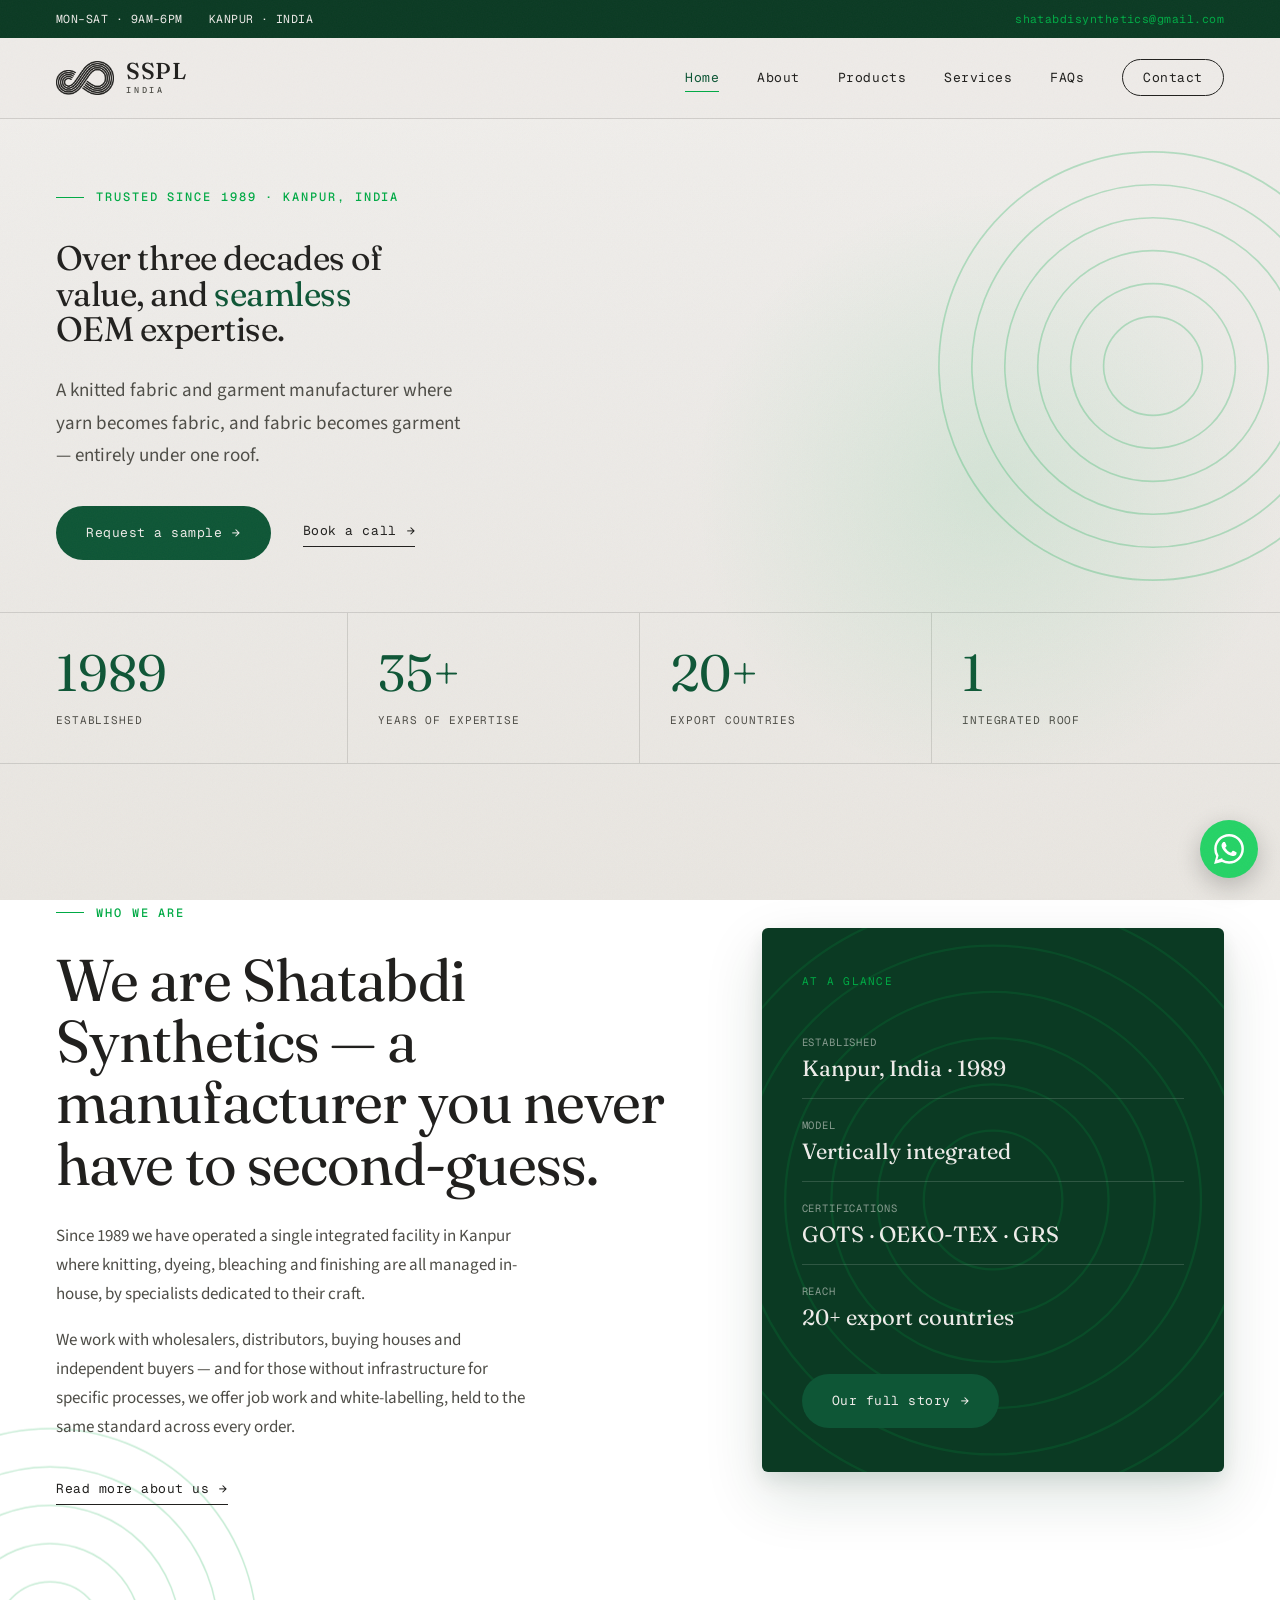
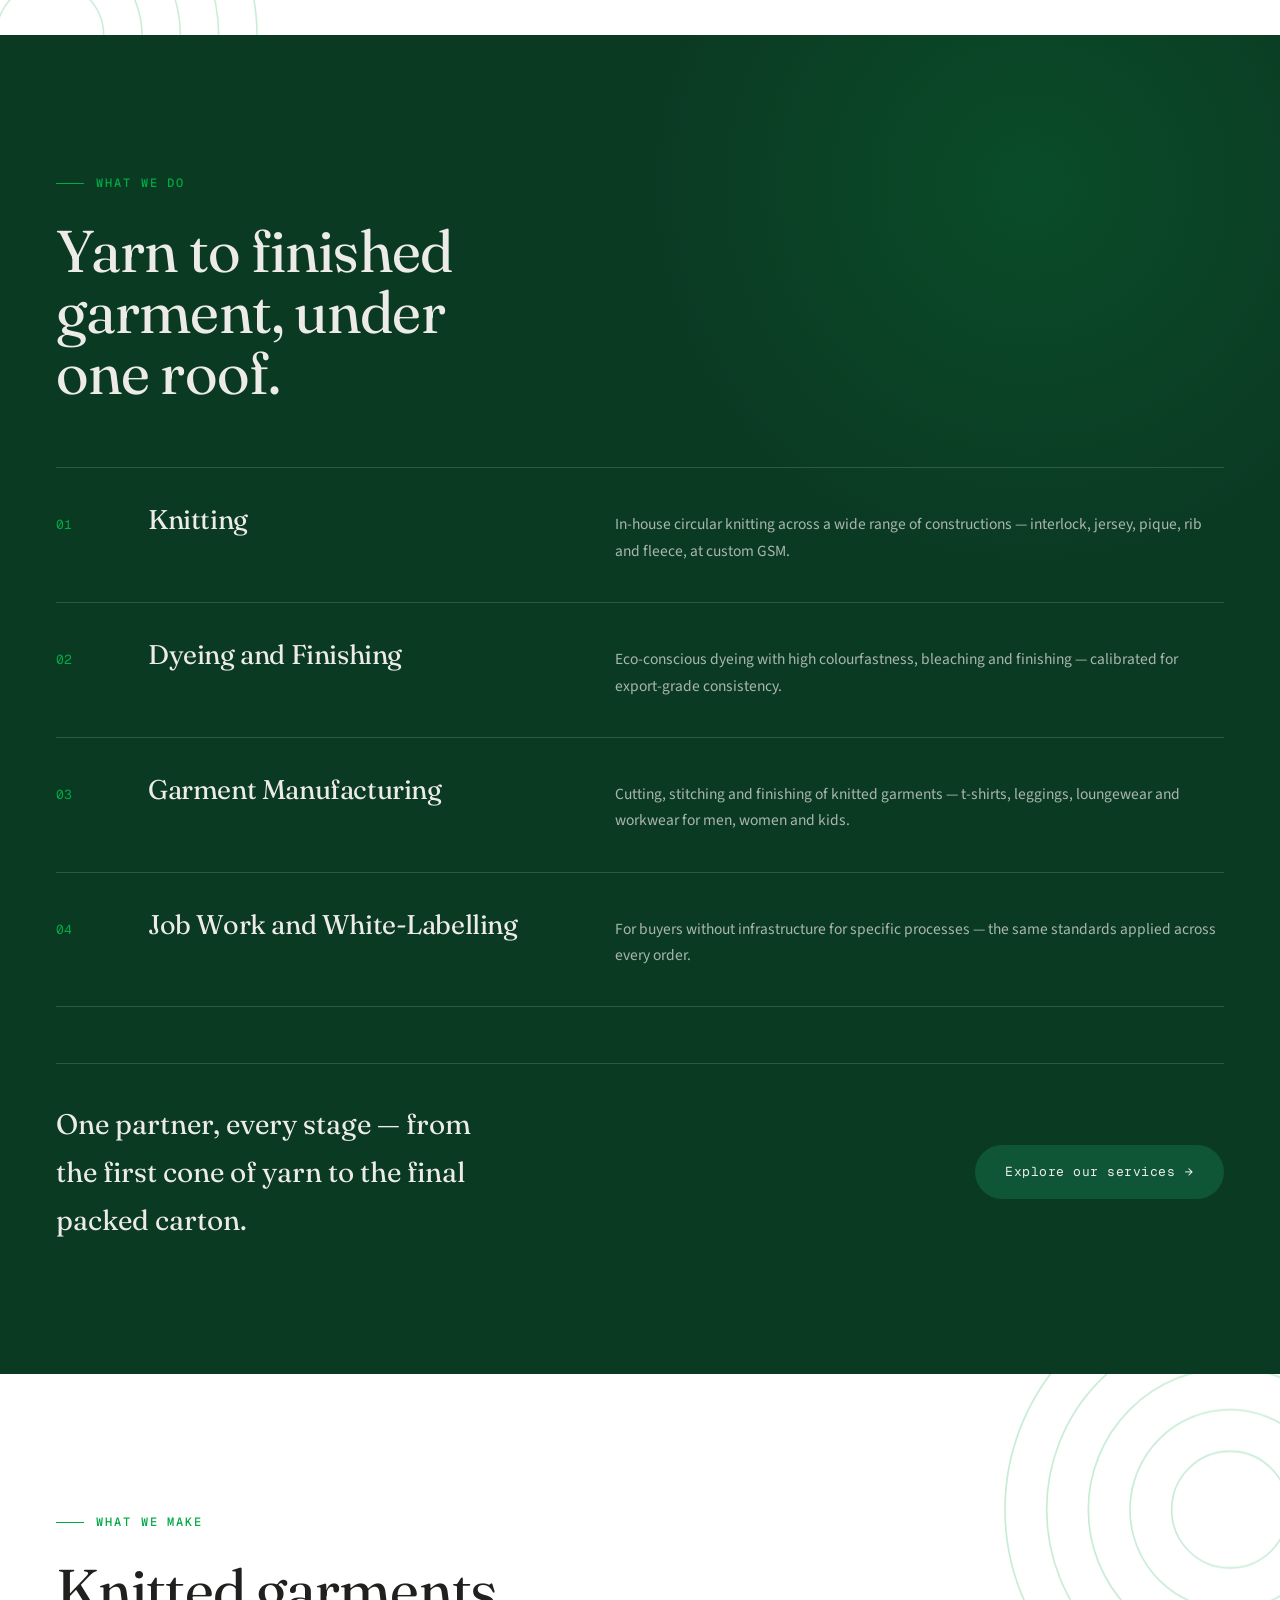
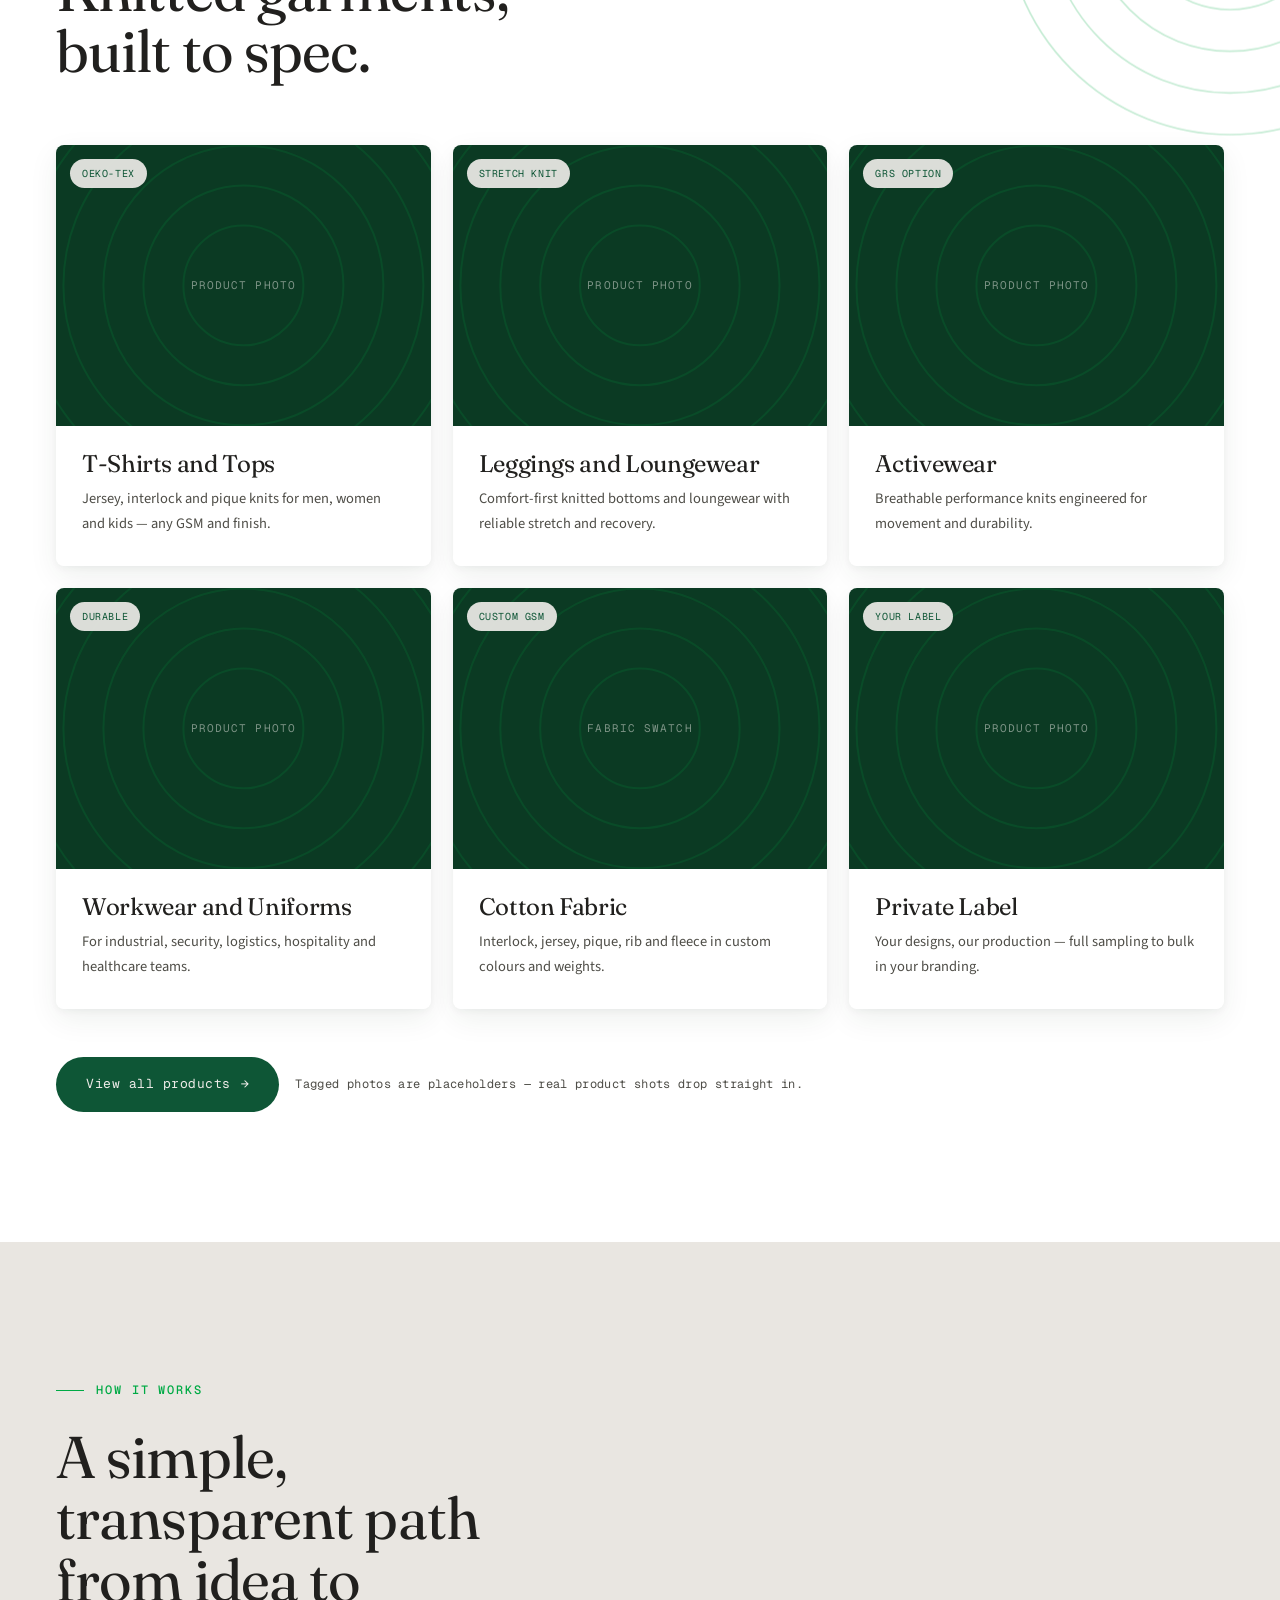
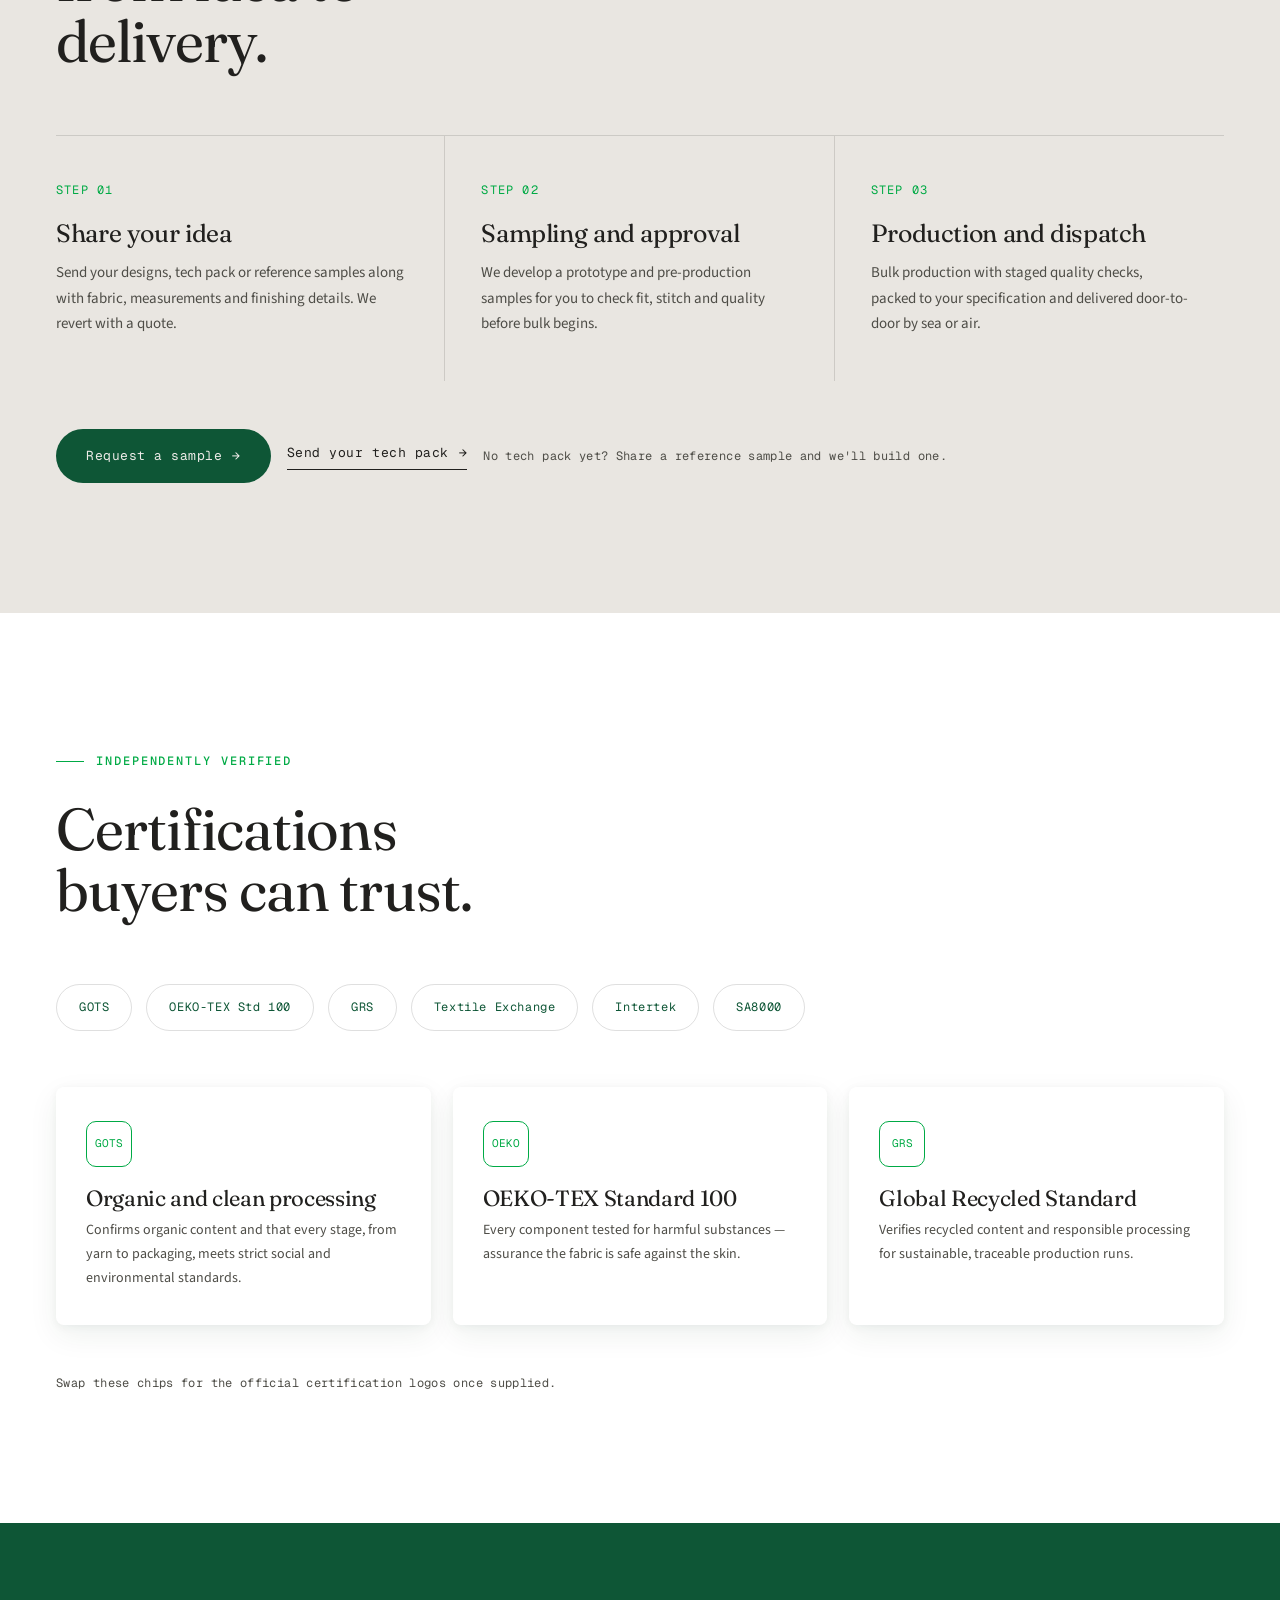
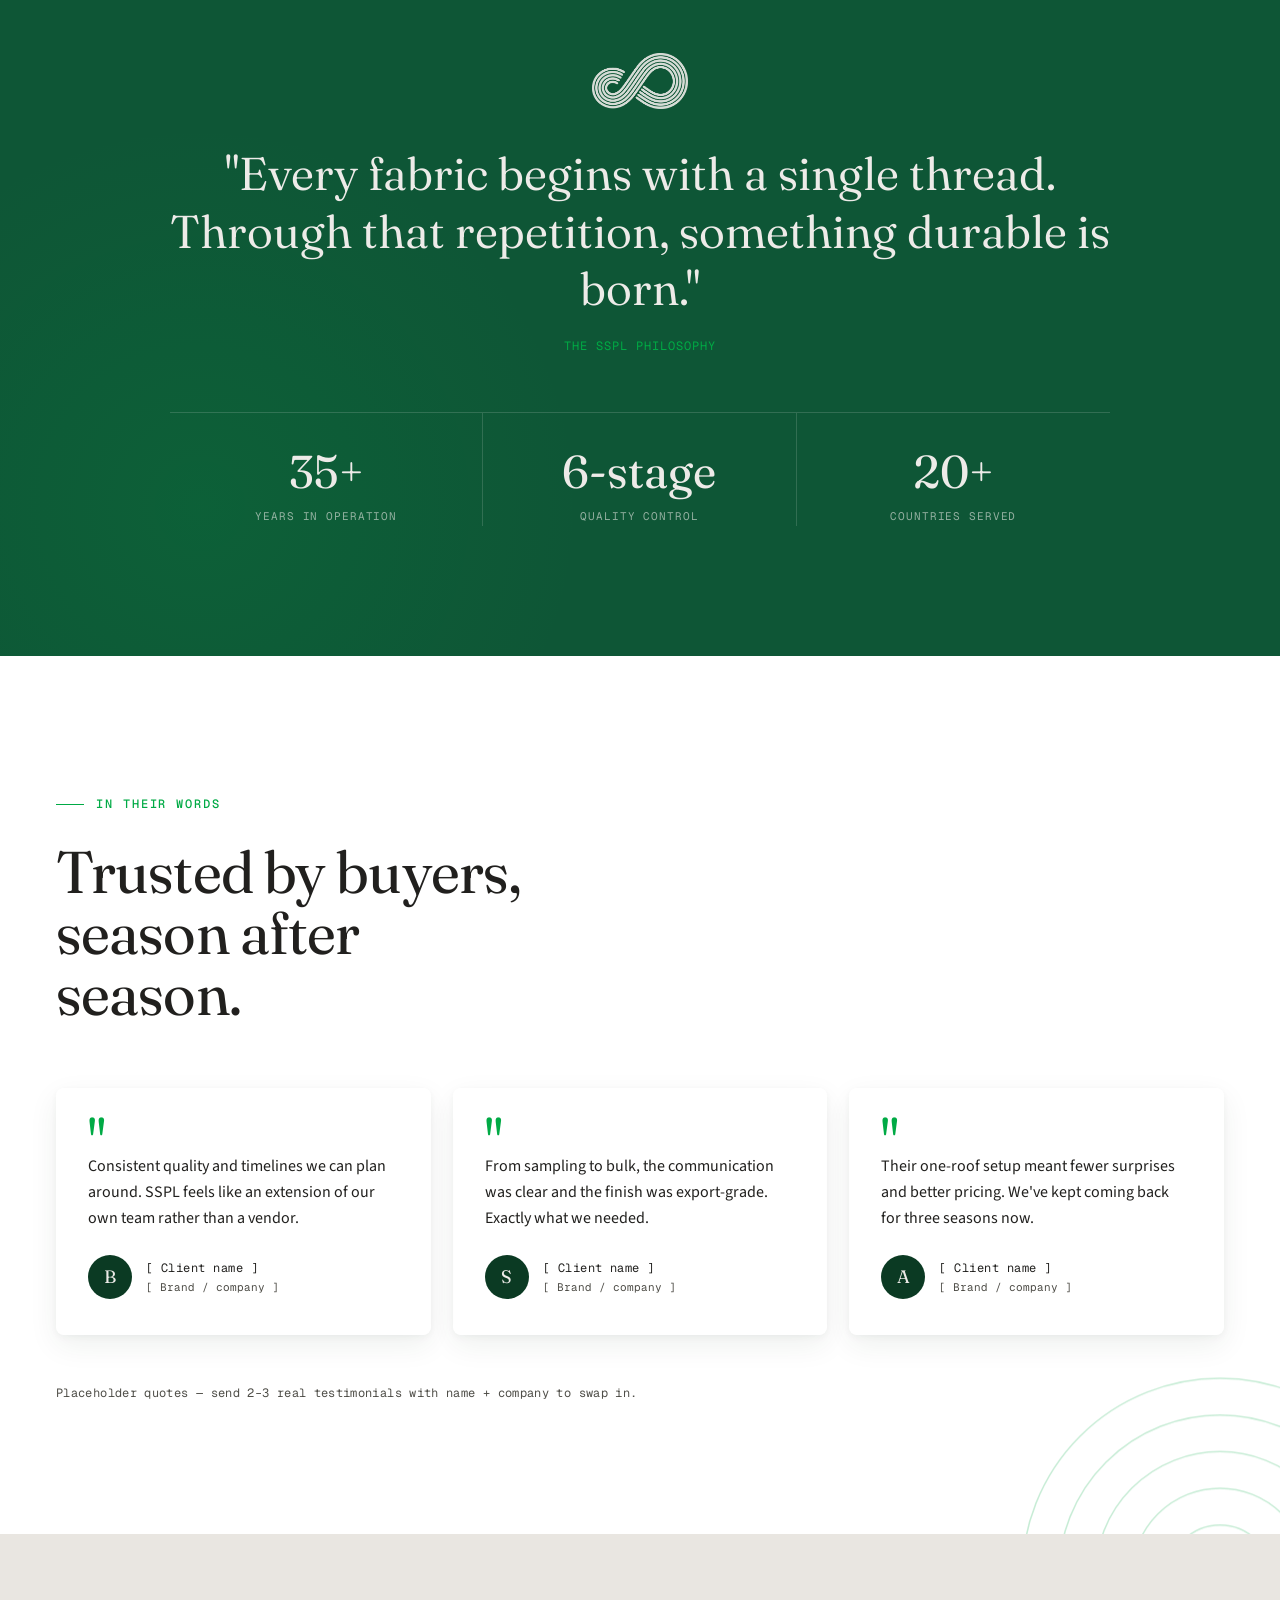
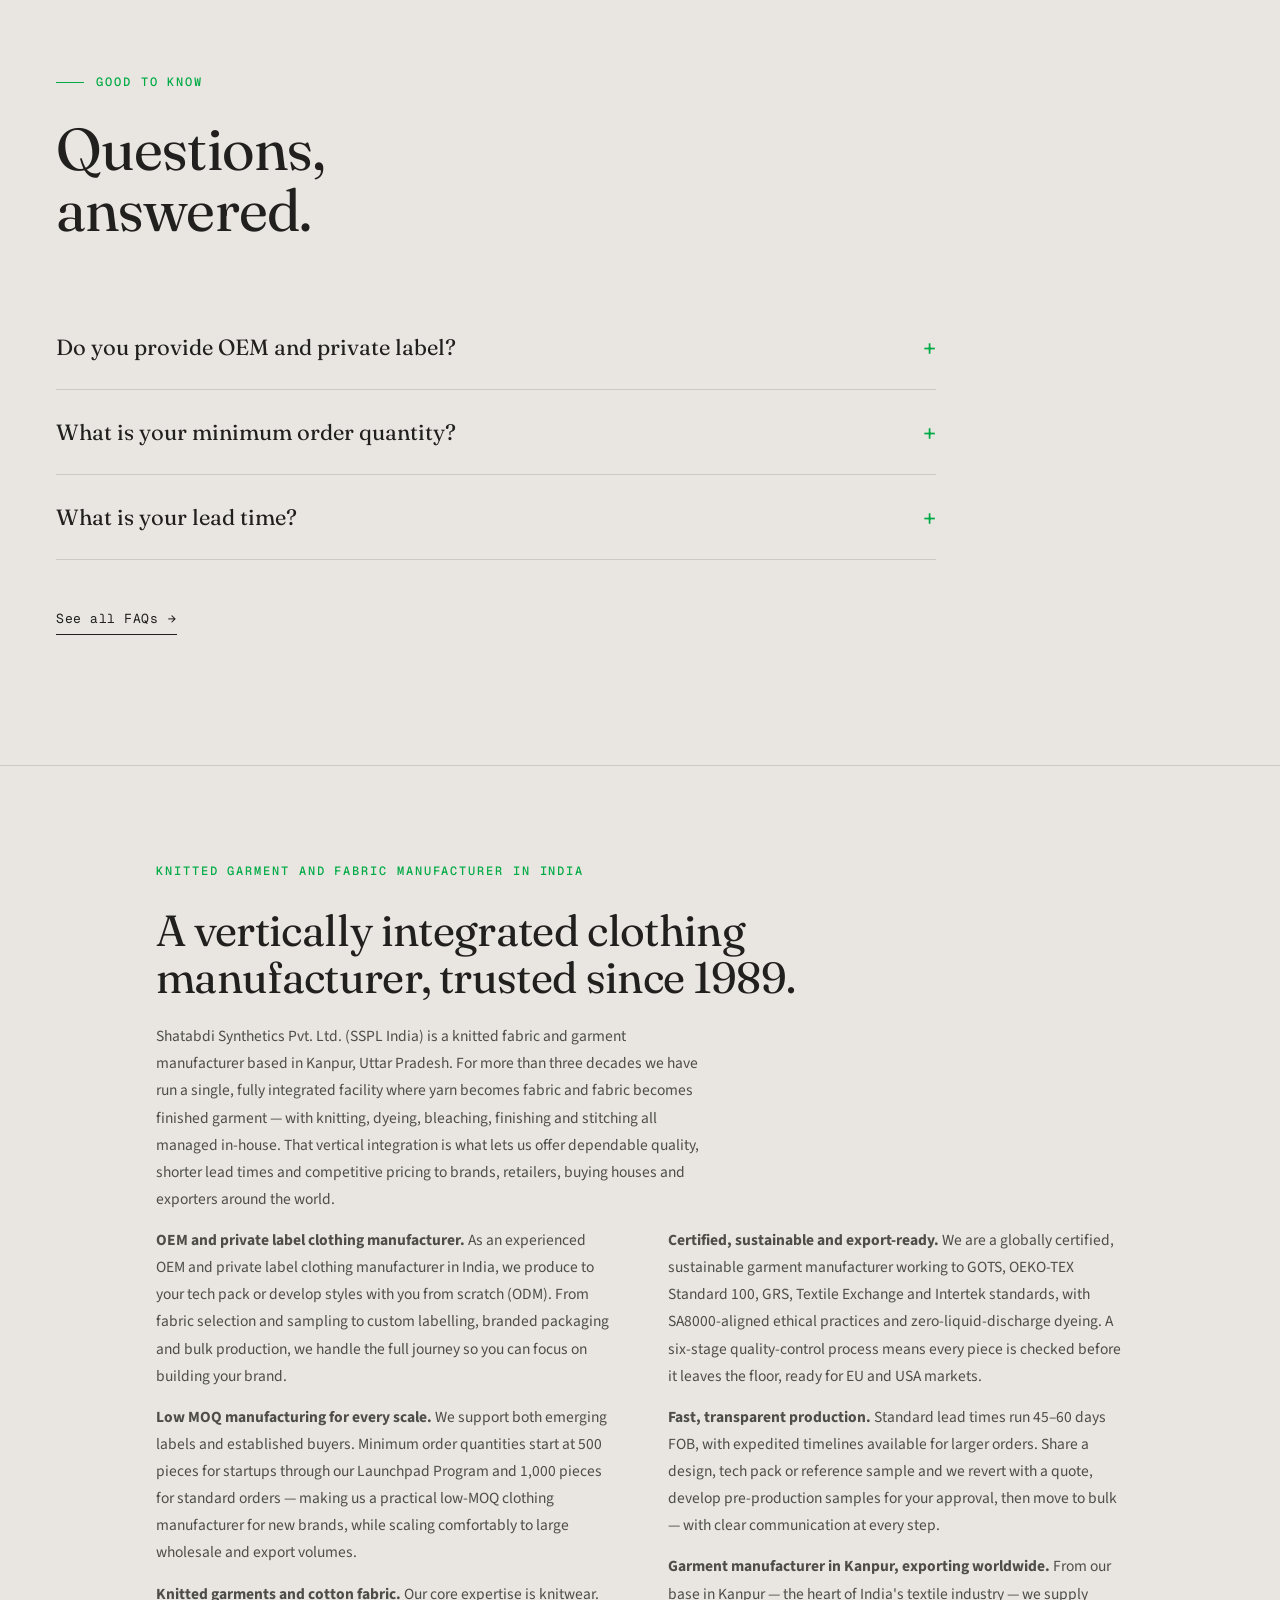
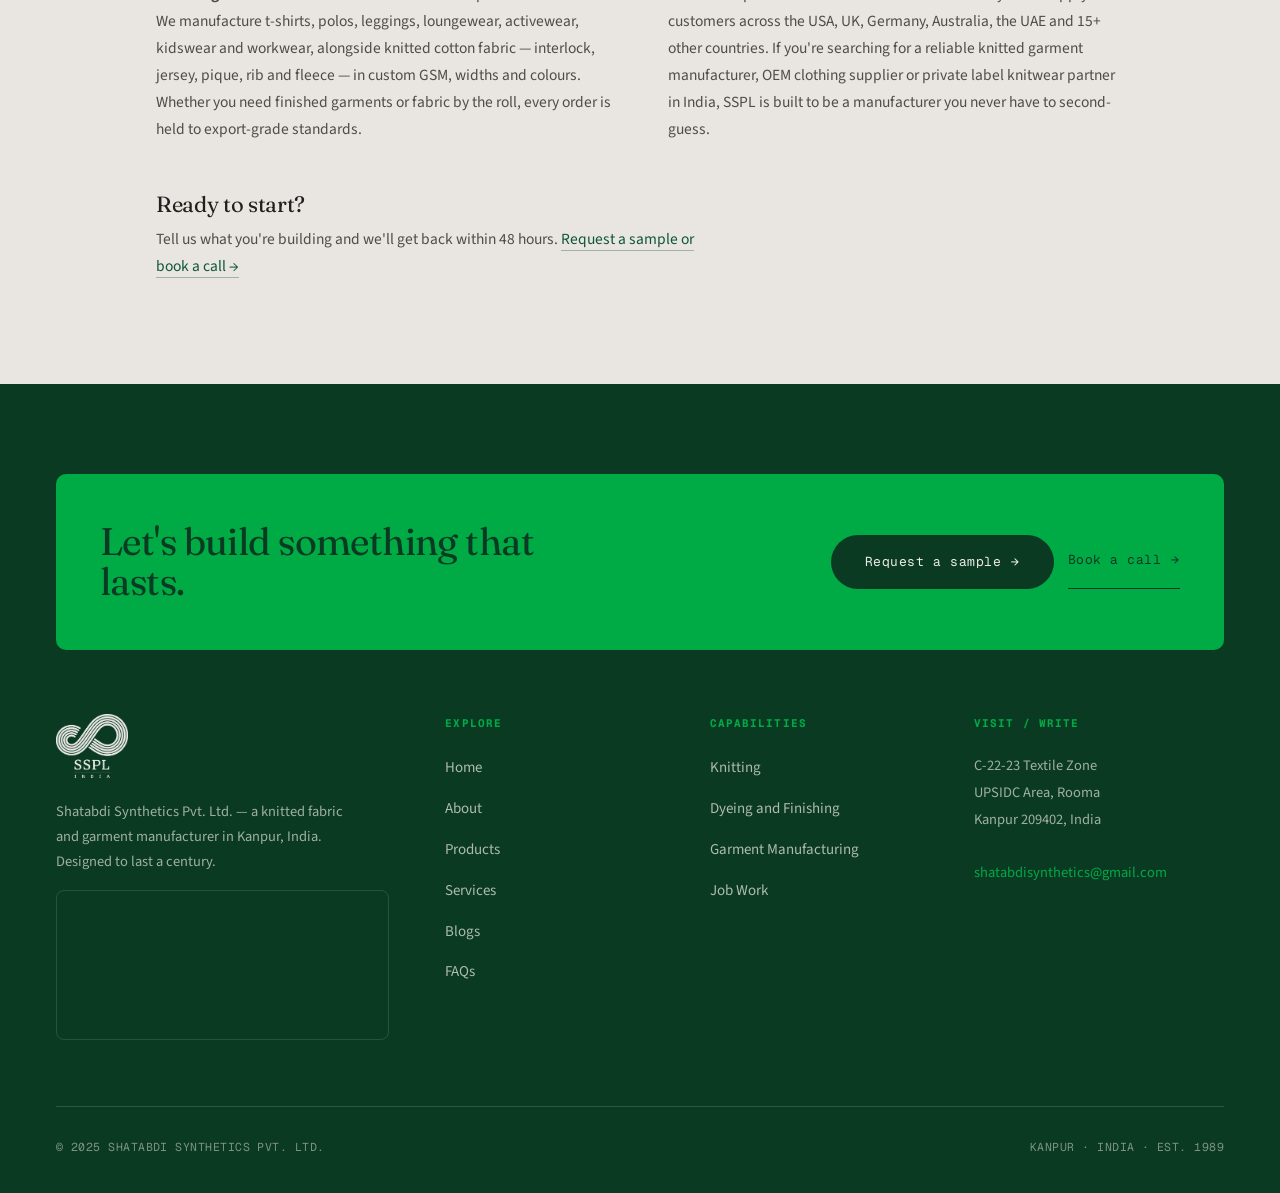
==== commit eda24992: "Add files via upload" ====
--- a/index.html
+++ b/index.html
@@ -3,8 +3,8 @@
 <head>
   <meta charset="UTF-8">
   <meta name="viewport" content="width=device-width, initial-scale=1.0">
-  <title>SSPL India — Knitted Fabric & Garment Manufacturer Since 1989</title>
-  <meta name="description" content="Shatabdi Synthetics (SSPL India) — a vertically integrated knitted fabric and garment manufacturer in Kanpur. Knitting, dyeing, finishing and OEM under one roof since 1989.">
+  <title>Knitted Garment and Fabric Manufacturer in India | SSPL India</title>
+  <meta name="description" content="SSPL India is a vertically integrated knitted garment and fabric manufacturer in Kanpur. OEM, private label, low MOQ, GOTS/OEKO-TEX/GRS certified. Trusted since 1989.">
   <link rel="stylesheet" href="style.css">
 </head>
 <body>
@@ -48,8 +48,8 @@
     <div class="statcell"><div class="num">1</div><div class="lab">Integrated roof</div></div>
   </div></div>
 
-  <!-- WHO WE ARE (right side now filled with facts panel) -->
-  <section>
+  <!-- WHO WE ARE -->
+  <section class="has-deco"><div class="section-deco deco-wave" data-parallax="0.10" style="left:-180px;bottom:-160px;width:460px;height:460px;"></div>
     <div class="wrap">
       <div class="split wide-left">
         <div>
@@ -82,9 +82,9 @@
       <div class="sec-head"><div class="eyebrow">What we do</div><h2 class="display-2">Yarn to finished garment, under one roof.</h2></div>
       <div class="rows">
         <div class="row"><div class="rnum">01</div><h3>Knitting</h3><p>In-house circular knitting across a wide range of constructions — interlock, jersey, pique, rib and fleece, at custom GSM.</p></div>
-        <div class="row"><div class="rnum">02</div><h3>Dyeing &amp; Finishing</h3><p>Eco-conscious dyeing with high colourfastness, bleaching and finishing — calibrated for export-grade consistency.</p></div>
+        <div class="row"><div class="rnum">02</div><h3>Dyeing and Finishing</h3><p>Eco-conscious dyeing with high colourfastness, bleaching and finishing — calibrated for export-grade consistency.</p></div>
         <div class="row"><div class="rnum">03</div><h3>Garment Manufacturing</h3><p>Cutting, stitching and finishing of knitted garments — t-shirts, leggings, loungewear and workwear for men, women and kids.</p></div>
-        <div class="row"><div class="rnum">04</div><h3>Job Work &amp; White-Labelling</h3><p>For buyers without infrastructure for specific processes — the same standards applied across every order.</p></div>
+        <div class="row"><div class="rnum">04</div><h3>Job Work and White-Labelling</h3><p>For buyers without infrastructure for specific processes — the same standards applied across every order.</p></div>
       </div>
       <div class="signoff">
         <p>One partner, every stage — from the first cone of yarn to the final packed carton.</p>
@@ -93,15 +93,15 @@
     </div>
   </section>
 
-  <!-- PRODUCTS (new) -->
-  <section>
+  <!-- PRODUCTS -->
+  <section class="has-deco"><div class="section-deco deco-wave" data-parallax="0.14" style="right:-200px;top:-140px;width:500px;height:500px;"></div>
     <div class="wrap">
       <div class="sec-head"><div class="eyebrow">What we make</div><h2 class="display-2">Knitted garments, built to spec.</h2></div>
       <div class="prod-grid">
-        <div class="prod-card"><div class="prod-img"><div class="motif-fill motif"></div><span class="prod-tag">OEKO-TEX</span><span class="ph">Product photo</span></div><div class="prod-body"><h3>T-Shirts &amp; Tops</h3><p>Jersey, interlock and pique knits for men, women and kids — any GSM and finish.</p></div></div>
-        <div class="prod-card"><div class="prod-img"><div class="motif-fill motif"></div><span class="prod-tag">Stretch knit</span><span class="ph">Product photo</span></div><div class="prod-body"><h3>Leggings &amp; Loungewear</h3><p>Comfort-first knitted bottoms and loungewear with reliable stretch and recovery.</p></div></div>
+        <div class="prod-card"><div class="prod-img"><div class="motif-fill motif"></div><span class="prod-tag">OEKO-TEX</span><span class="ph">Product photo</span></div><div class="prod-body"><h3>T-Shirts and Tops</h3><p>Jersey, interlock and pique knits for men, women and kids — any GSM and finish.</p></div></div>
+        <div class="prod-card"><div class="prod-img"><div class="motif-fill motif"></div><span class="prod-tag">Stretch knit</span><span class="ph">Product photo</span></div><div class="prod-body"><h3>Leggings and Loungewear</h3><p>Comfort-first knitted bottoms and loungewear with reliable stretch and recovery.</p></div></div>
         <div class="prod-card"><div class="prod-img"><div class="motif-fill motif"></div><span class="prod-tag">GRS option</span><span class="ph">Product photo</span></div><div class="prod-body"><h3>Activewear</h3><p>Breathable performance knits engineered for movement and durability.</p></div></div>
-        <div class="prod-card"><div class="prod-img"><div class="motif-fill motif"></div><span class="prod-tag">Durable</span><span class="ph">Product photo</span></div><div class="prod-body"><h3>Workwear &amp; Uniforms</h3><p>For industrial, security, logistics, hospitality and healthcare teams.</p></div></div>
+        <div class="prod-card"><div class="prod-img"><div class="motif-fill motif"></div><span class="prod-tag">Durable</span><span class="ph">Product photo</span></div><div class="prod-body"><h3>Workwear and Uniforms</h3><p>For industrial, security, logistics, hospitality and healthcare teams.</p></div></div>
         <div class="prod-card"><div class="prod-img"><div class="motif-fill motif"></div><span class="prod-tag">Custom GSM</span><span class="ph">Fabric swatch</span></div><div class="prod-body"><h3>Cotton Fabric</h3><p>Interlock, jersey, pique, rib and fleece in custom colours and weights.</p></div></div>
         <div class="prod-card"><div class="prod-img"><div class="motif-fill motif"></div><span class="prod-tag">Your label</span><span class="ph">Product photo</span></div><div class="prod-body"><h3>Private Label</h3><p>Your designs, our production — full sampling to bulk in your branding.</p></div></div>
       </div>
@@ -115,8 +115,8 @@
       <div class="sec-head"><div class="eyebrow">How it works</div><h2 class="display-2">A simple, transparent path from idea to delivery.</h2></div>
       <div class="steps">
         <div class="step"><div class="snum">STEP 01</div><h3>Share your idea</h3><p>Send your designs, tech pack or reference samples along with fabric, measurements and finishing details. We revert with a quote.</p></div>
-        <div class="step"><div class="snum">STEP 02</div><h3>Sampling &amp; approval</h3><p>We develop a prototype and pre-production samples for you to check fit, stitch and quality before bulk begins.</p></div>
-        <div class="step"><div class="snum">STEP 03</div><h3>Production &amp; dispatch</h3><p>Bulk production with staged quality checks, packed to your specification and delivered door-to-door by sea or air.</p></div>
+        <div class="step"><div class="snum">STEP 02</div><h3>Sampling and approval</h3><p>We develop a prototype and pre-production samples for you to check fit, stitch and quality before bulk begins.</p></div>
+        <div class="step"><div class="snum">STEP 03</div><h3>Production and dispatch</h3><p>Bulk production with staged quality checks, packed to your specification and delivered door-to-door by sea or air.</p></div>
       </div>
       <div class="proc-cta">
         <a href="contact.html" class="btn btn-fill">Request a sample <span class="arr">→</span></a>
@@ -134,7 +134,7 @@
         <span class="cert-chip">GOTS</span><span class="cert-chip">OEKO-TEX Std 100</span><span class="cert-chip">GRS</span><span class="cert-chip">Textile Exchange</span><span class="cert-chip">Intertek</span><span class="cert-chip">SA8000</span>
       </div>
       <div class="cert-grid">
-        <div class="cert-card"><div class="badge">GOTS</div><h3>Organic &amp; clean processing</h3><p>Confirms organic content and that every stage, from yarn to packaging, meets strict social and environmental standards.</p></div>
+        <div class="cert-card"><div class="badge">GOTS</div><h3>Organic and clean processing</h3><p>Confirms organic content and that every stage, from yarn to packaging, meets strict social and environmental standards.</p></div>
         <div class="cert-card"><div class="badge">OEKO</div><h3>OEKO-TEX Standard 100</h3><p>Every component tested for harmful substances — assurance the fabric is safe against the skin.</p></div>
         <div class="cert-card"><div class="badge">GRS</div><h3>Global Recycled Standard</h3><p>Verifies recycled content and responsible processing for sustainable, traceable production runs.</p></div>
       </div>
@@ -158,8 +158,8 @@
     </div>
   </section>
 
-  <!-- TESTIMONIALS (new) -->
-  <section>
+  <!-- TESTIMONIALS -->
+  <section class="has-deco"><div class="section-deco deco-wave" data-parallax="0.12" style="right:-160px;bottom:-180px;width:440px;height:440px;"></div>
     <div class="wrap">
       <div class="sec-head"><div class="eyebrow">In their words</div><h2 class="display-2">Trusted by buyers, season after season.</h2></div>
       <div class="testi-grid">
@@ -176,7 +176,7 @@
     <div class="wrap">
       <div class="sec-head"><div class="eyebrow">Good to know</div><h2 class="display-2">Questions, answered.</h2></div>
       <div style="max-width:880px;">
-        <div class="faq-item"><button class="faq-q" onclick="toggleFaq(this)">Do you provide OEM &amp; private label?<span class="ic">+</span></button><div class="faq-a">Yes — full OEM and private label manufacturing for brands, retailers and exporters, handled end to end under one roof.</div></div>
+        <div class="faq-item"><button class="faq-q" onclick="toggleFaq(this)">Do you provide OEM and private label?<span class="ic">+</span></button><div class="faq-a">Yes — full OEM and private label manufacturing for brands, retailers and exporters, handled end to end under one roof.</div></div>
         <div class="faq-item"><button class="faq-q" onclick="toggleFaq(this)">What is your minimum order quantity?<span class="ic">+</span></button><div class="faq-a">MOQs start at 500 pieces for startups via our Launchpad Program, and 1,000 pieces for standard orders.</div></div>
         <div class="faq-item"><button class="faq-q" onclick="toggleFaq(this)">What is your lead time?<span class="ic">+</span></button><div class="faq-a">Standard lead time is 45–60 days FOB, with expedited 40-day production available for larger urgent orders.</div></div>
       </div>
@@ -185,6 +185,31 @@
   </section>
 
   <!-- FOOTER -->
+
+  <!-- SEO CONTENT (long-form, crawlable, quiet) -->
+  <section class="seo"><div class="wrap">
+    <div class="eyebrow plain" style="color:var(--green)">Knitted Garment and Fabric Manufacturer in India</div>
+    <h2>A vertically integrated clothing manufacturer, trusted since 1989.</h2>
+    <p>Shatabdi Synthetics Pvt. Ltd. (SSPL India) is a knitted fabric and garment manufacturer based in Kanpur, Uttar Pradesh. For more than three decades we have run a single, fully integrated facility where yarn becomes fabric and fabric becomes finished garment — with knitting, dyeing, bleaching, finishing and stitching all managed in-house. That vertical integration is what lets us offer dependable quality, shorter lead times and competitive pricing to brands, retailers, buying houses and exporters around the world.</p>
+
+    <div class="cols">
+      <p><strong>OEM and private label clothing manufacturer.</strong> As an experienced OEM and private label clothing manufacturer in India, we produce to your tech pack or develop styles with you from scratch (ODM). From fabric selection and sampling to custom labelling, branded packaging and bulk production, we handle the full journey so you can focus on building your brand.</p>
+
+      <p><strong>Low MOQ manufacturing for every scale.</strong> We support both emerging labels and established buyers. Minimum order quantities start at 500 pieces for startups through our Launchpad Program and 1,000 pieces for standard orders — making us a practical low-MOQ clothing manufacturer for new brands, while scaling comfortably to large wholesale and export volumes.</p>
+
+      <p><strong>Knitted garments and cotton fabric.</strong> Our core expertise is knitwear. We manufacture t-shirts, polos, leggings, loungewear, activewear, kidswear and workwear, alongside knitted cotton fabric — interlock, jersey, pique, rib and fleece — in custom GSM, widths and colours. Whether you need finished garments or fabric by the roll, every order is held to export-grade standards.</p>
+
+      <p><strong>Certified, sustainable and export-ready.</strong> We are a globally certified, sustainable garment manufacturer working to GOTS, OEKO-TEX Standard 100, GRS, Textile Exchange and Intertek standards, with SA8000-aligned ethical practices and zero-liquid-discharge dyeing. A six-stage quality-control process means every piece is checked before it leaves the floor, ready for EU and USA markets.</p>
+
+      <p><strong>Fast, transparent production.</strong> Standard lead times run 45–60 days FOB, with expedited timelines available for larger orders. Share a design, tech pack or reference sample and we revert with a quote, develop pre-production samples for your approval, then move to bulk — with clear communication at every step.</p>
+
+      <p><strong>Garment manufacturer in Kanpur, exporting worldwide.</strong> From our base in Kanpur — the heart of India's textile industry — we supply customers across the USA, UK, Germany, Australia, the UAE and 15+ other countries. If you're searching for a reliable knitted garment manufacturer, OEM clothing supplier or private label knitwear partner in India, SSPL is built to be a manufacturer you never have to second-guess.</p>
+    </div>
+
+    <h3>Ready to start?</h3>
+    <p>Tell us what you're building and we'll get back within 48 hours. <a class="inline" href="contact.html">Request a sample or book a call →</a></p>
+  </div></section>
+
   <footer><div class="wrap">
     <div class="footer-cta">
       <h3>Let's build something that lasts.</h3>
@@ -200,7 +225,7 @@
         <iframe class="footer-map" src="https://maps.google.com/maps?q=UPSIDC+INDUSTRIAL+AREA+TEXTILE+ZONE,+ROOMA,+UTTAR+PRADESH&t=m&z=13&output=embed" loading="lazy"></iframe>
       </div>
       <div class="footer-col"><h5>Explore</h5><ul><li><a href="index.html">Home</a></li><li><a href="about.html">About</a></li><li><a href="products.html">Products</a></li><li><a href="services.html">Services</a></li><li><a href="blogs.html">Blogs</a></li><li><a href="faq.html">FAQs</a></li></ul></div>
-      <div class="footer-col"><h5>Capabilities</h5><ul><li><a href="services.html">Knitting</a></li><li><a href="services.html">Dyeing &amp; Finishing</a></li><li><a href="services.html">Garment Manufacturing</a></li><li><a href="services.html">Job Work</a></li></ul></div>
+      <div class="footer-col"><h5>Capabilities</h5><ul><li><a href="services.html">Knitting</a></li><li><a href="services.html">Dyeing and Finishing</a></li><li><a href="services.html">Garment Manufacturing</a></li><li><a href="services.html">Job Work</a></li></ul></div>
       <div class="footer-col"><h5>Visit / Write</h5><address>C-22-23 Textile Zone<br>UPSIDC Area, Rooma<br>Kanpur 209402, India<br><br><a href="mailto:shatabdisynthetics@gmail.com">shatabdisynthetics@gmail.com</a></address></div>
     </div>
     <div class="footer-bottom"><span>© 2025 SHATABDI SYNTHETICS PVT. LTD.</span><span>KANPUR · INDIA · EST. 1989</span></div>
@@ -242,5 +267,28 @@
     }
   })();
   </script>
+  <script>
+  (function(){
+    if(window.matchMedia('(prefers-reduced-motion: reduce)').matches) return;
+    var items=[].slice.call(document.querySelectorAll('[data-parallax]'));
+    if(!items.length) return;
+    var ticking=false;
+    function update(){
+      var vh=window.innerHeight;
+      for(var i=0;i<items.length;i++){
+        var el=items[i], sp=parseFloat(el.getAttribute('data-parallax'))||0.12;
+        var r=el.getBoundingClientRect();
+        if(r.bottom<-200||r.top>vh+200) continue;
+        var off=(r.top+r.height/2)-vh/2;
+        el.style.transform='translate3d(0,'+(-off*sp).toFixed(1)+'px,0)';
+      }
+      ticking=false;
+    }
+    function onScroll(){ if(!ticking){ requestAnimationFrame(update); ticking=true; } }
+    window.addEventListener('scroll',onScroll,{passive:true});
+    window.addEventListener('resize',onScroll,{passive:true});
+    update();
+  })();
+  </script>
 </body>
 </html>
--- a/style.css
+++ b/style.css
@@ -433,3 +433,50 @@
   .footer-cta { padding: 32px 26px; }
   .wa { right: 16px; bottom: 16px; width: 54px; height: 54px; }
 }
+
+/* =============================================
+   v3.3 — SEO long-form content block (quiet)
+   ============================================= */
+.seo { background: #e9e6e1; border-top: 1px solid var(--line); padding: 90px 0; }
+.seo .wrap { max-width: 1080px; }
+.seo .eyebrow { margin-bottom: 26px; }
+.seo h2 { font-family: var(--serif); font-weight: 400; font-size: clamp(28px,3.4vw,44px); letter-spacing: -0.015em; line-height: 1.08; margin-bottom: 22px; max-width: 24ch; }
+.seo h3 { font-family: var(--serif); font-weight: 400; font-size: 22px; margin: 36px 0 10px; }
+.seo p { font-size: 15.5px; line-height: 1.75; color: var(--stone); max-width: 70ch; margin-bottom: 14px; }
+.seo .cols { columns: 2; column-gap: 56px; margin-top: 8px; }
+.seo .cols p { break-inside: avoid; }
+.seo a.inline { color: var(--forest); text-decoration: none; border-bottom: 1px solid rgba(14,86,54,0.35); }
+.seo a.inline:hover { border-color: var(--forest); }
+@media (max-width: 800px){ .seo .cols { columns: 1; } .seo { padding: 64px 0; } }
+
+/* =============================================
+   v3.4 — client tweaks: no blur, no italics
+   ============================================= */
+/* remove the blur-in from reveals (keep fade + slide) */
+.reveal, .reveal-stagger > * { filter: none !important; }
+.reveal.in, .reveal-stagger.in > * { filter: none !important; }
+/* set all italic display upright (keep colour emphasis) */
+em, em.accent, .serif-italic,
+.hero h1 em, .page-hero h1 em, .cta h2 em,
+.quote .q, .statement .q { font-style: normal !important; }
+
+/* =============================================
+   v3.5 — parallax depth layers (quiet)
+   ============================================= */
+.has-deco { position: relative; overflow: hidden; }
+.has-deco > .wrap { position: relative; z-index: 1; }
+.section-deco {
+  position: absolute; z-index: 0; pointer-events: none;
+  background-repeat: no-repeat; background-size: contain;
+  will-change: transform; opacity: 0.5;
+}
+.deco-wave {
+  background-image: url("data:image/svg+xml,%3Csvg xmlns='http://www.w3.org/2000/svg' width='600' height='600' viewBox='0 0 600 600'%3E%3Cg fill='none' stroke='%2300aa45' stroke-width='2' opacity='0.45'%3E%3Ccircle cx='300' cy='300' r='70'/%3E%3Ccircle cx='300' cy='300' r='120'/%3E%3Ccircle cx='300' cy='300' r='170'/%3E%3Ccircle cx='300' cy='300' r='220'/%3E%3Ccircle cx='300' cy='300' r='270'/%3E%3C/g%3E%3C/svg%3E");
+}
+.deco-forest .deco-wave, .deco-on-dark {
+  background-image: url("data:image/svg+xml,%3Csvg xmlns='http://www.w3.org/2000/svg' width='600' height='600' viewBox='0 0 600 600'%3E%3Cg fill='none' stroke='%2300aa45' stroke-width='2' opacity='0.35'%3E%3Ccircle cx='300' cy='300' r='70'/%3E%3Ccircle cx='300' cy='300' r='120'/%3E%3Ccircle cx='300' cy='300' r='170'/%3E%3Ccircle cx='300' cy='300' r='220'/%3E%3Ccircle cx='300' cy='300' r='270'/%3E%3C/g%3E%3C/svg%3E");
+}
+@media (prefers-reduced-motion: reduce){ .section-deco { display: none; } }
+@media (max-width: 700px){ .section-deco { opacity: 0.32; } }
+
+html { overflow-x: hidden; }
